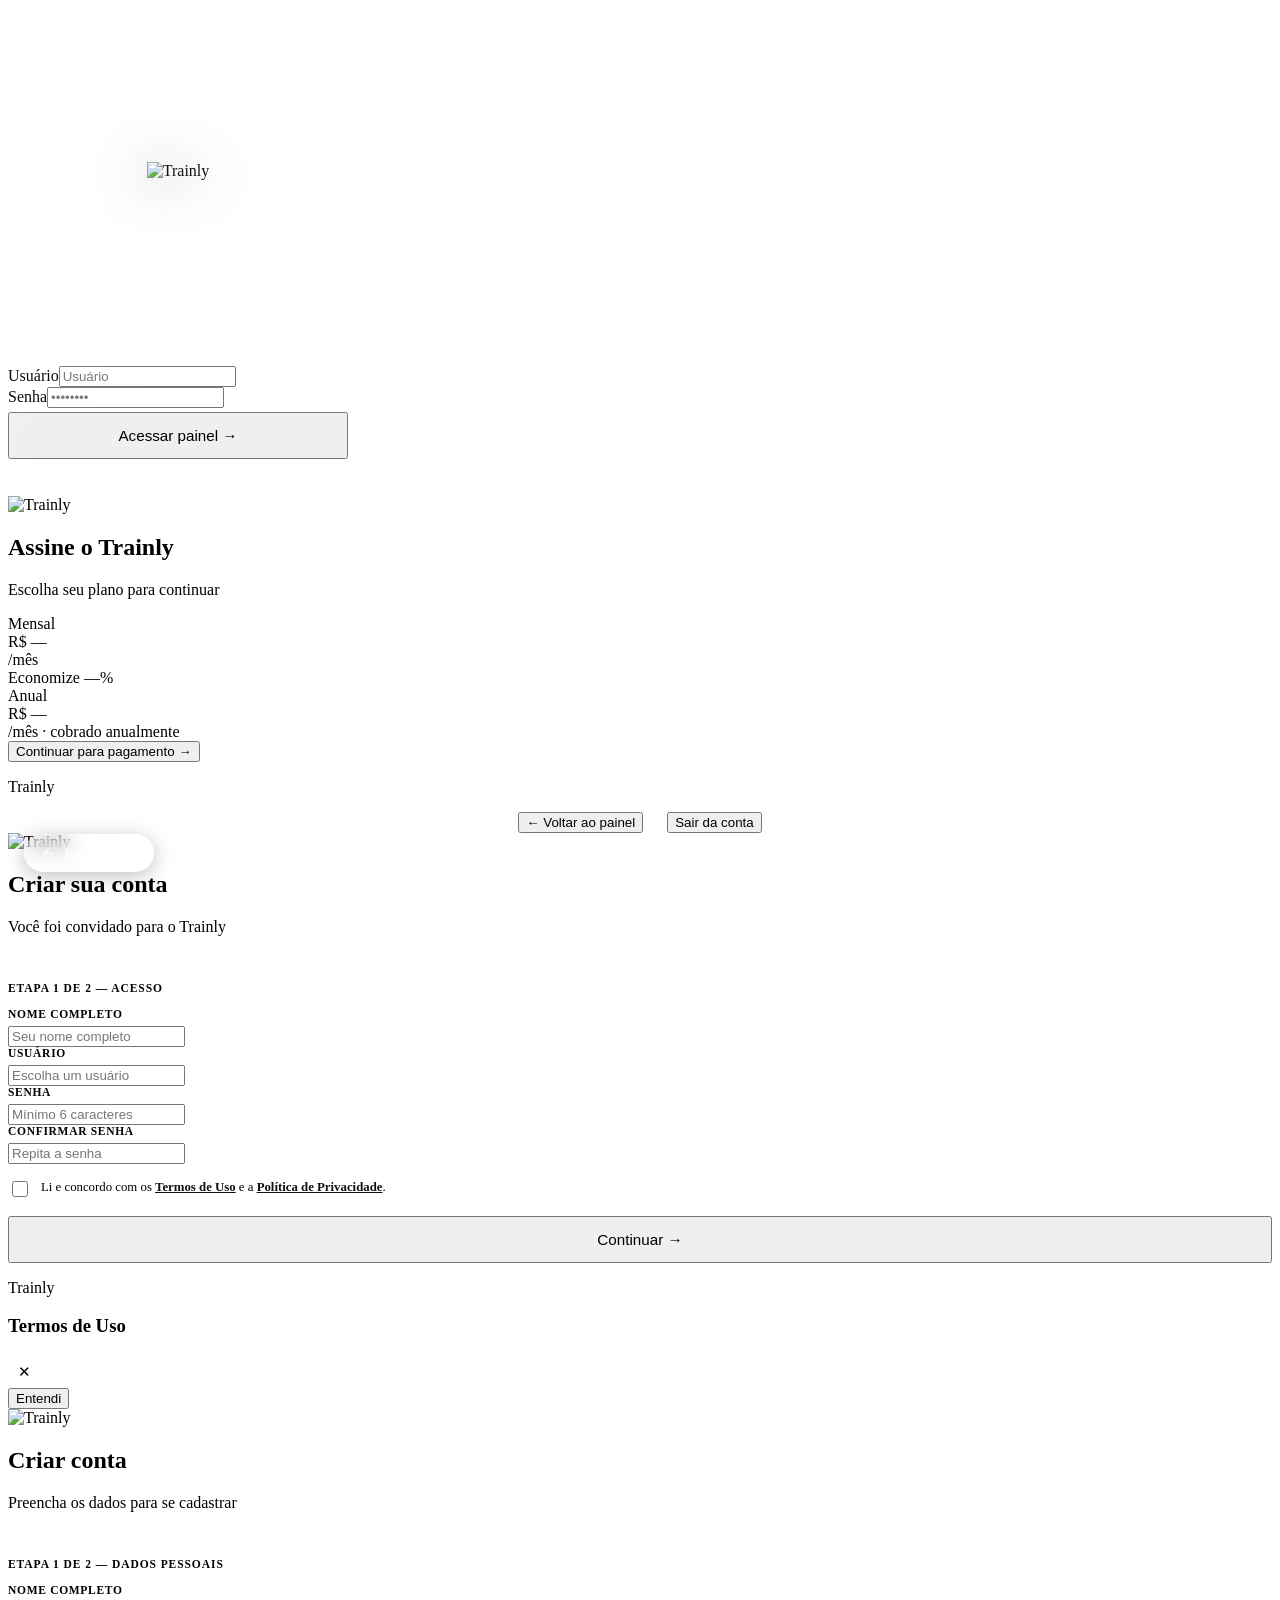
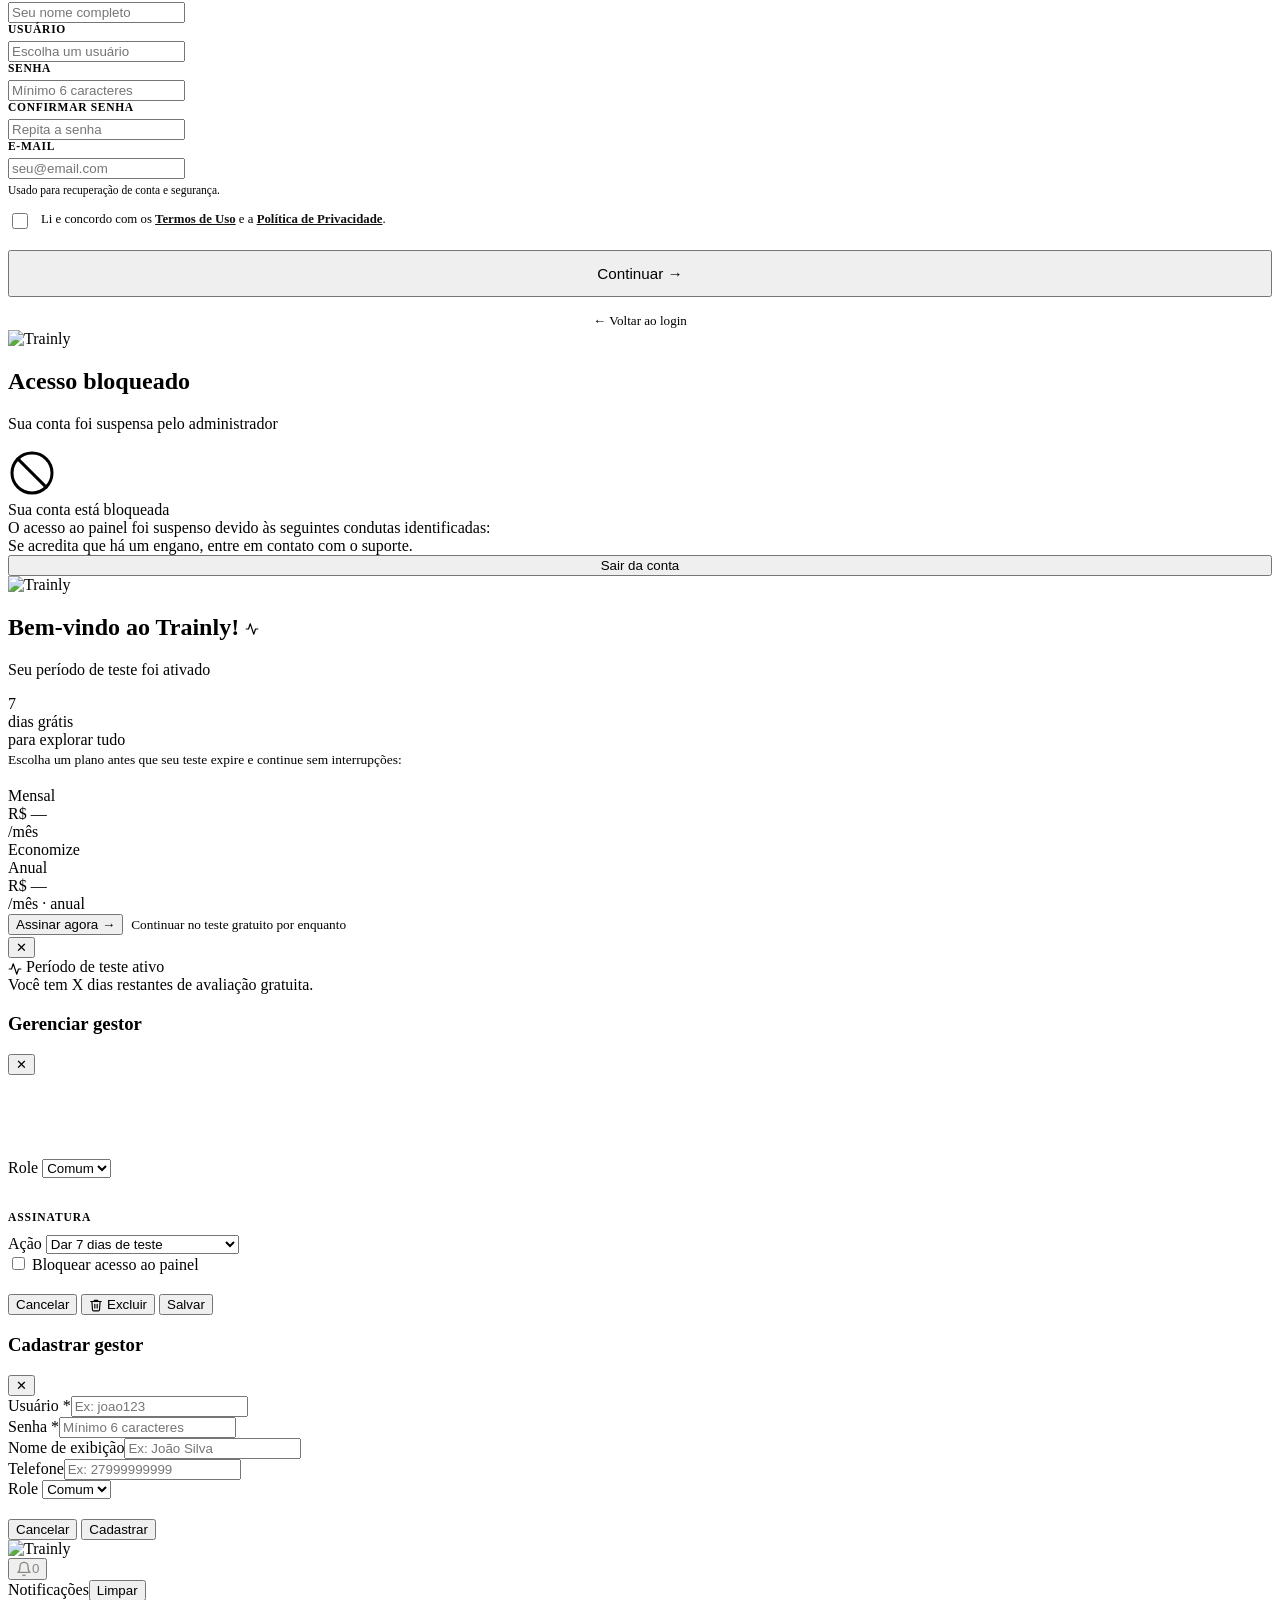
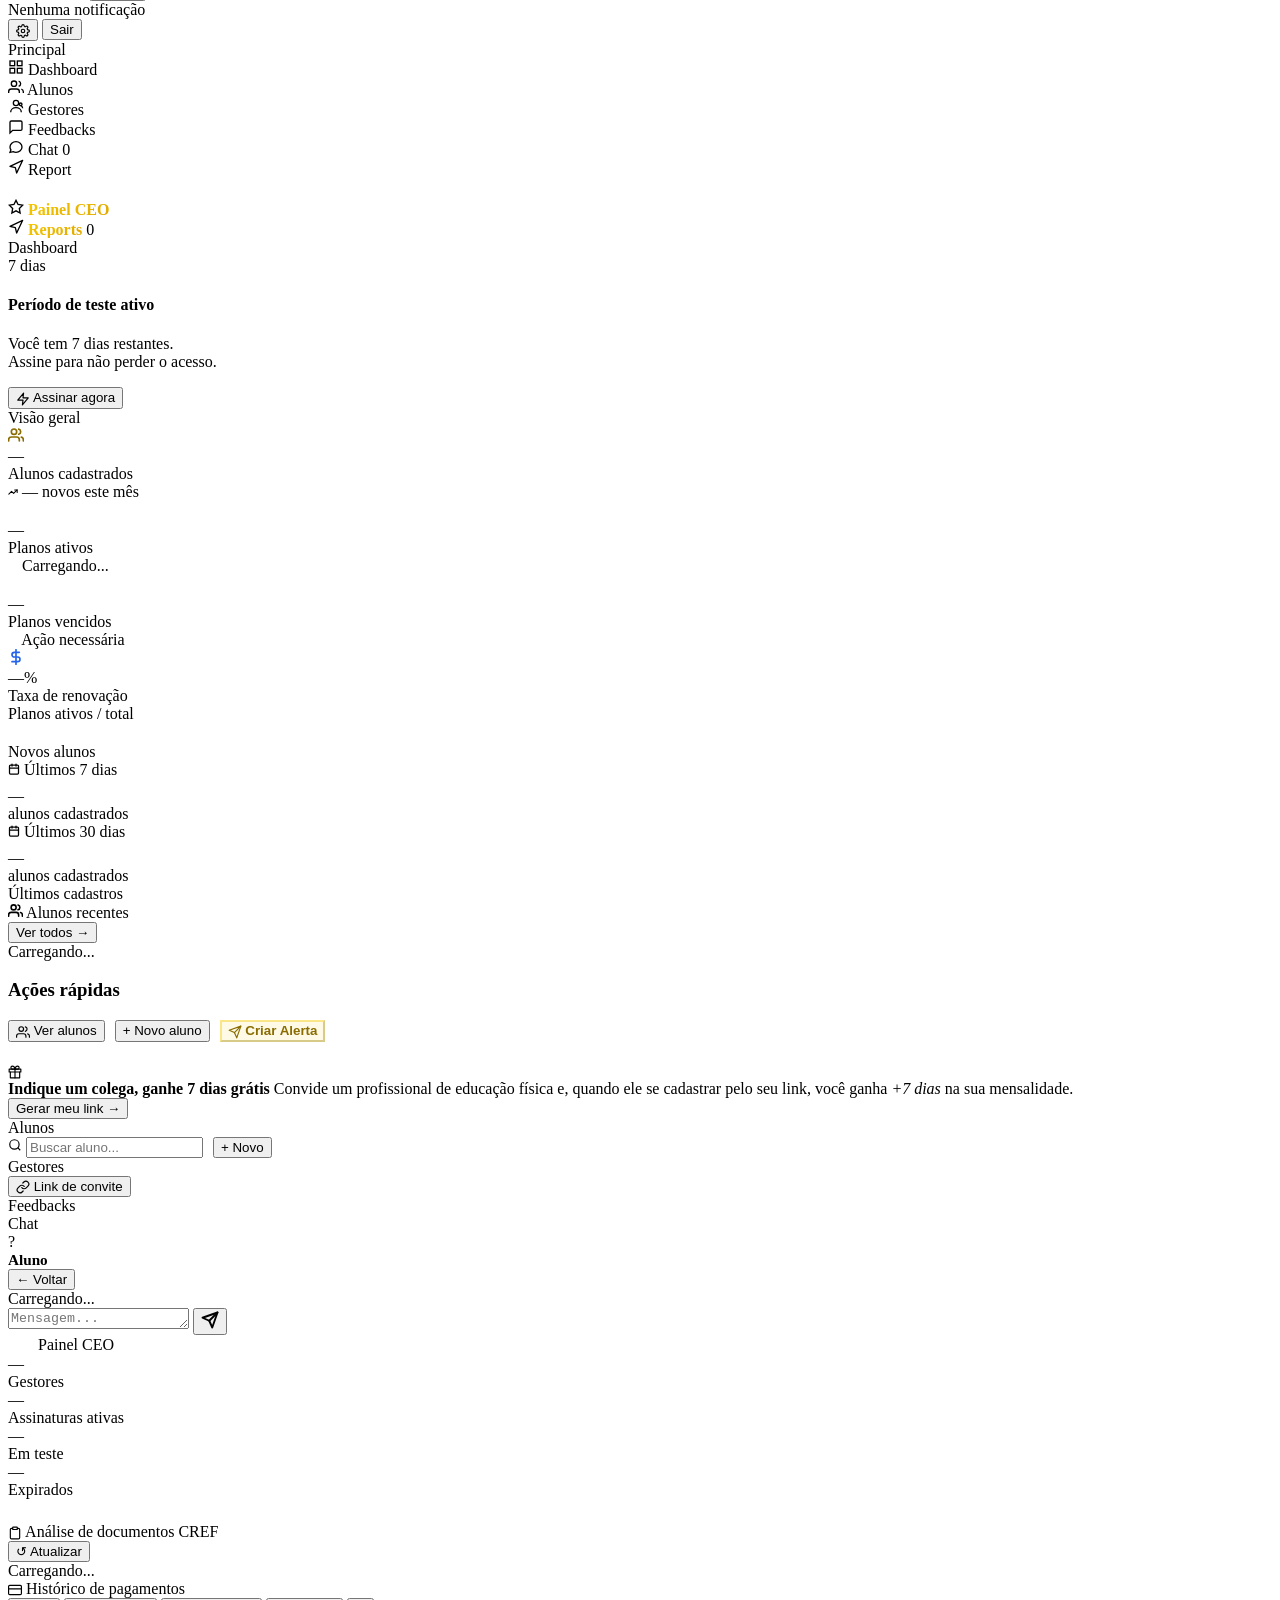
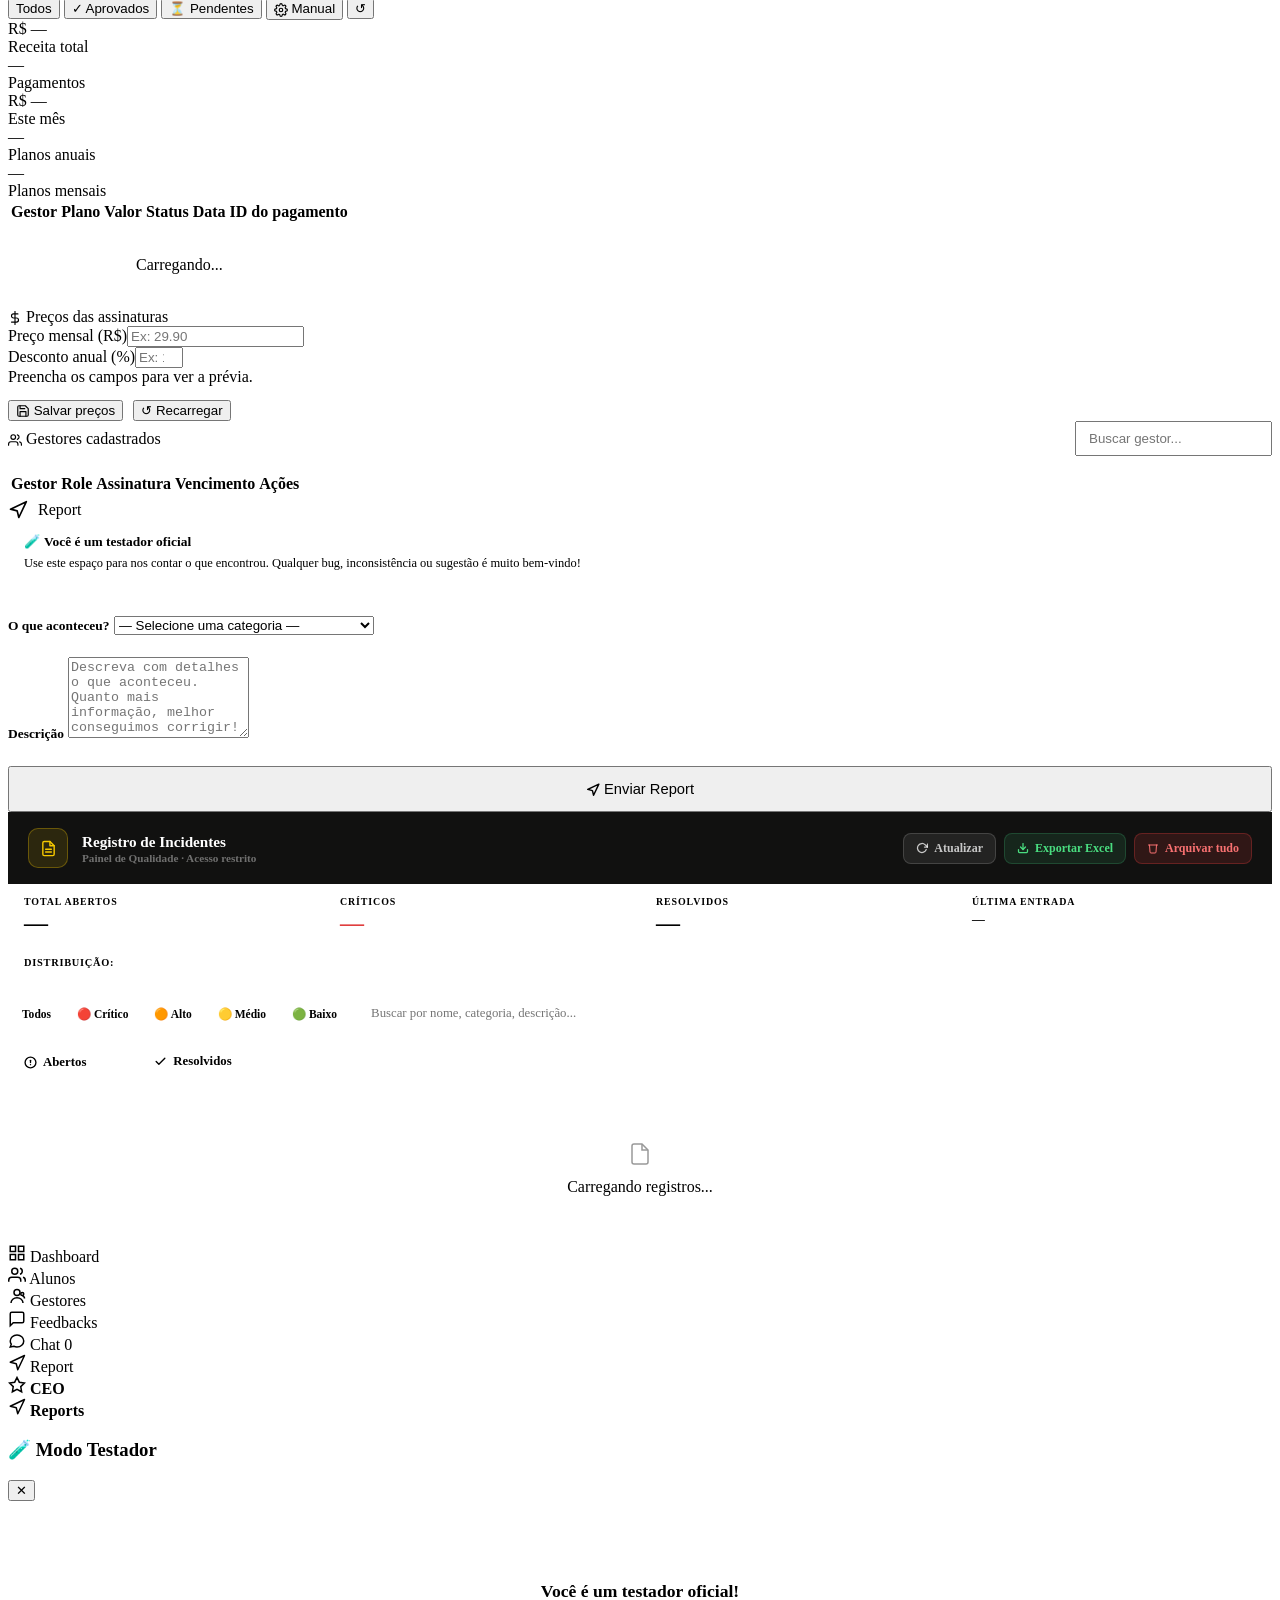
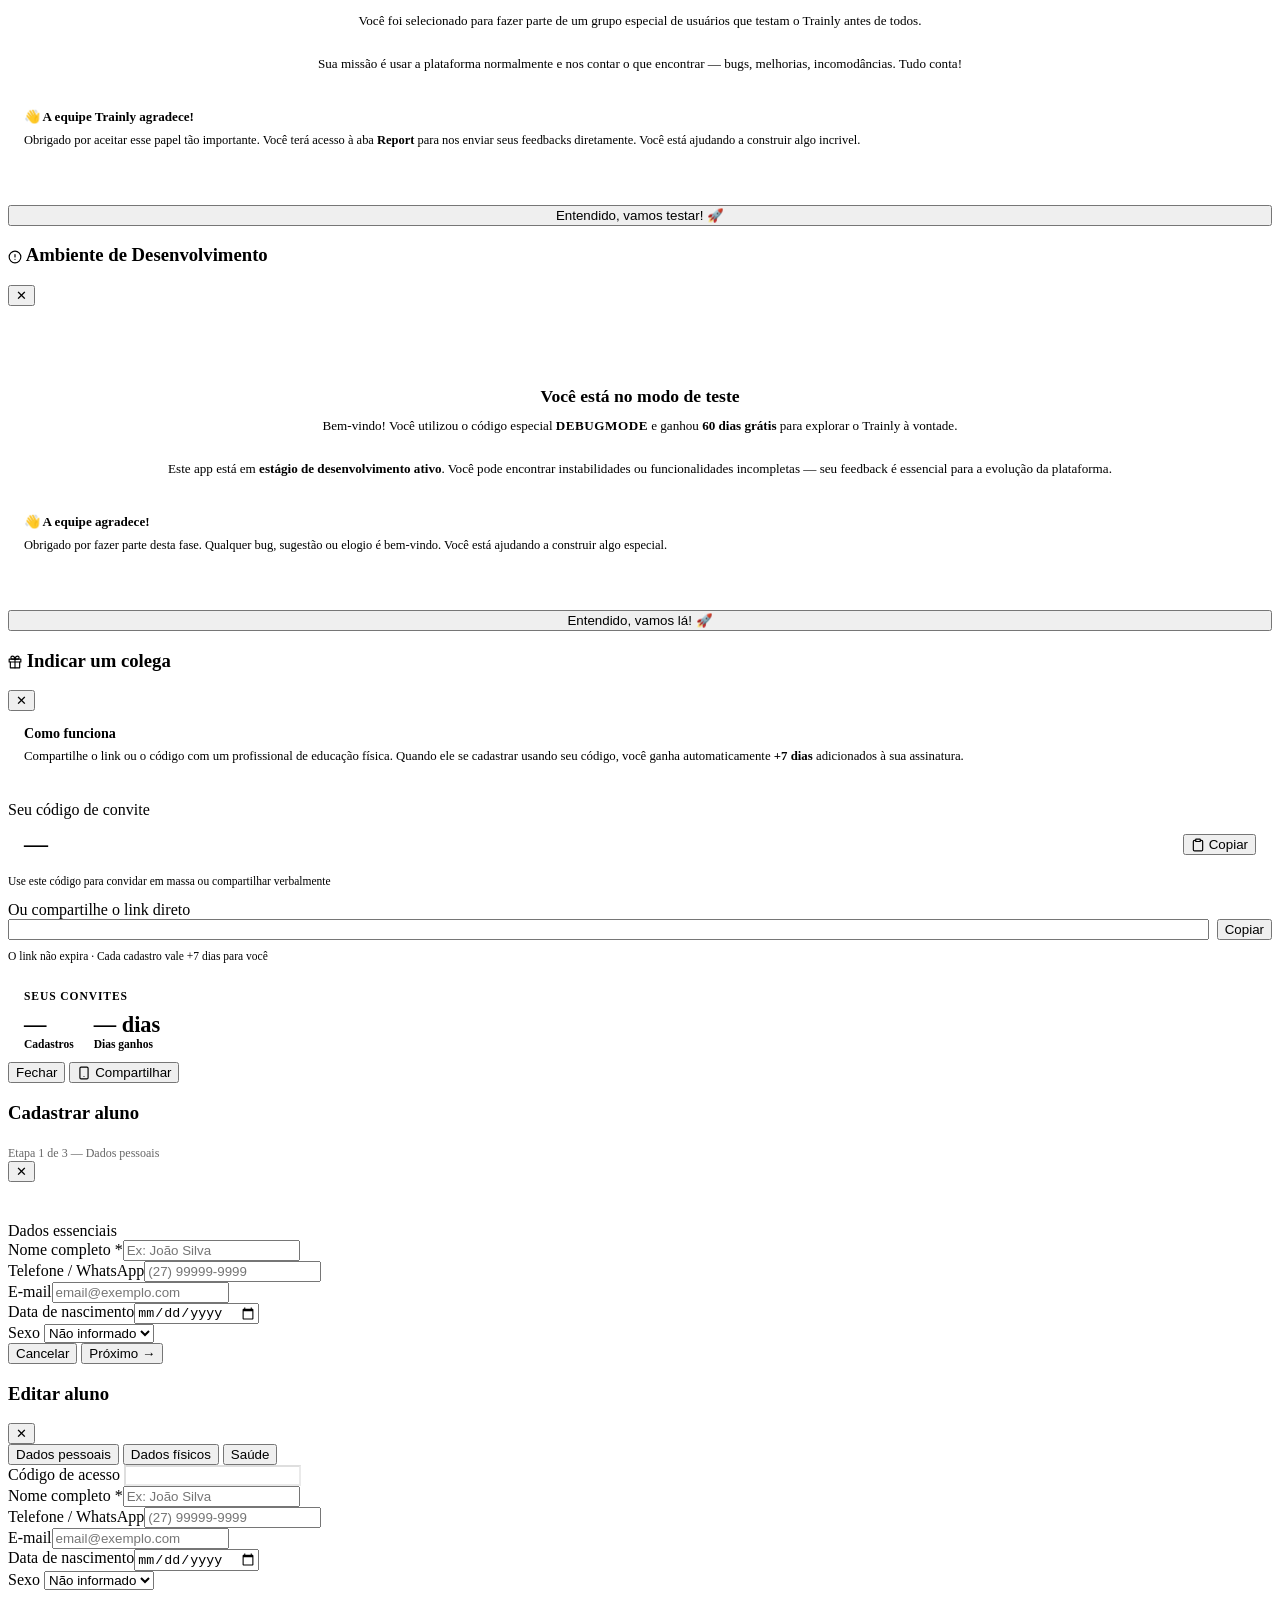
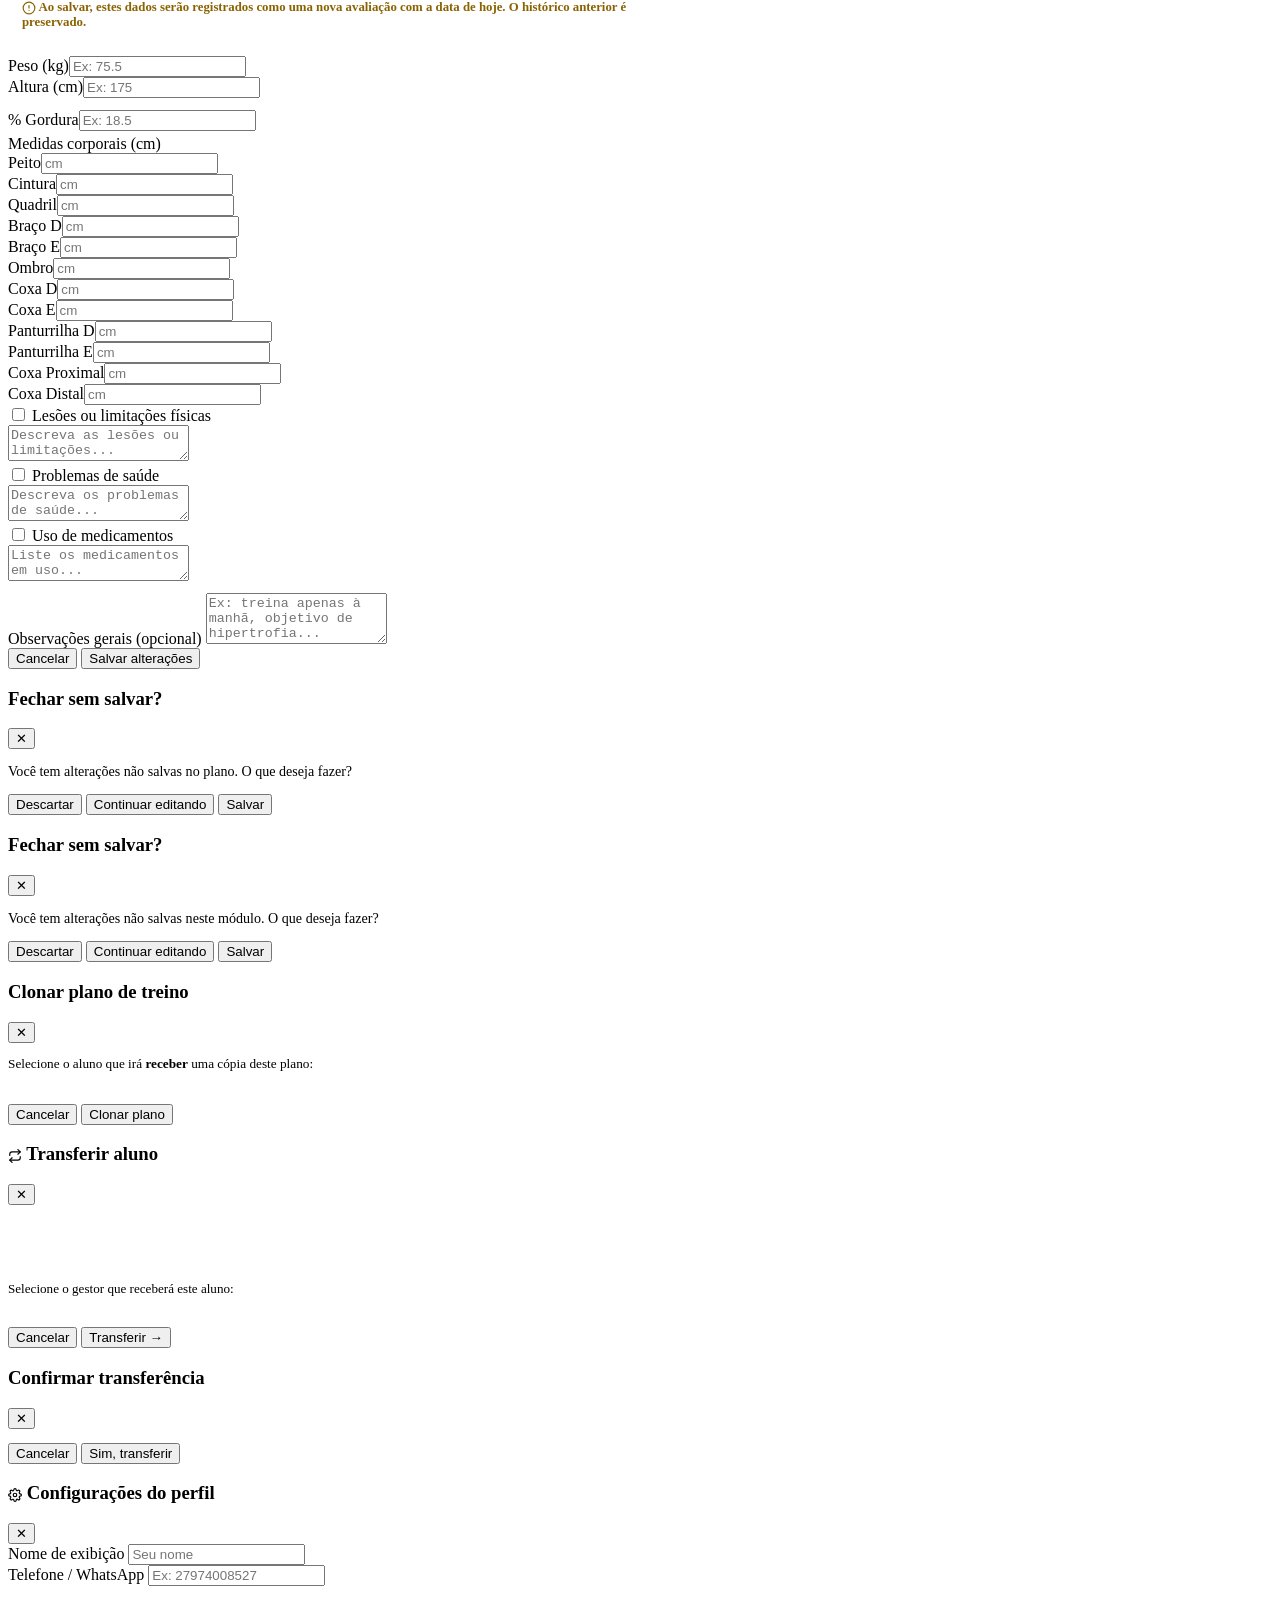
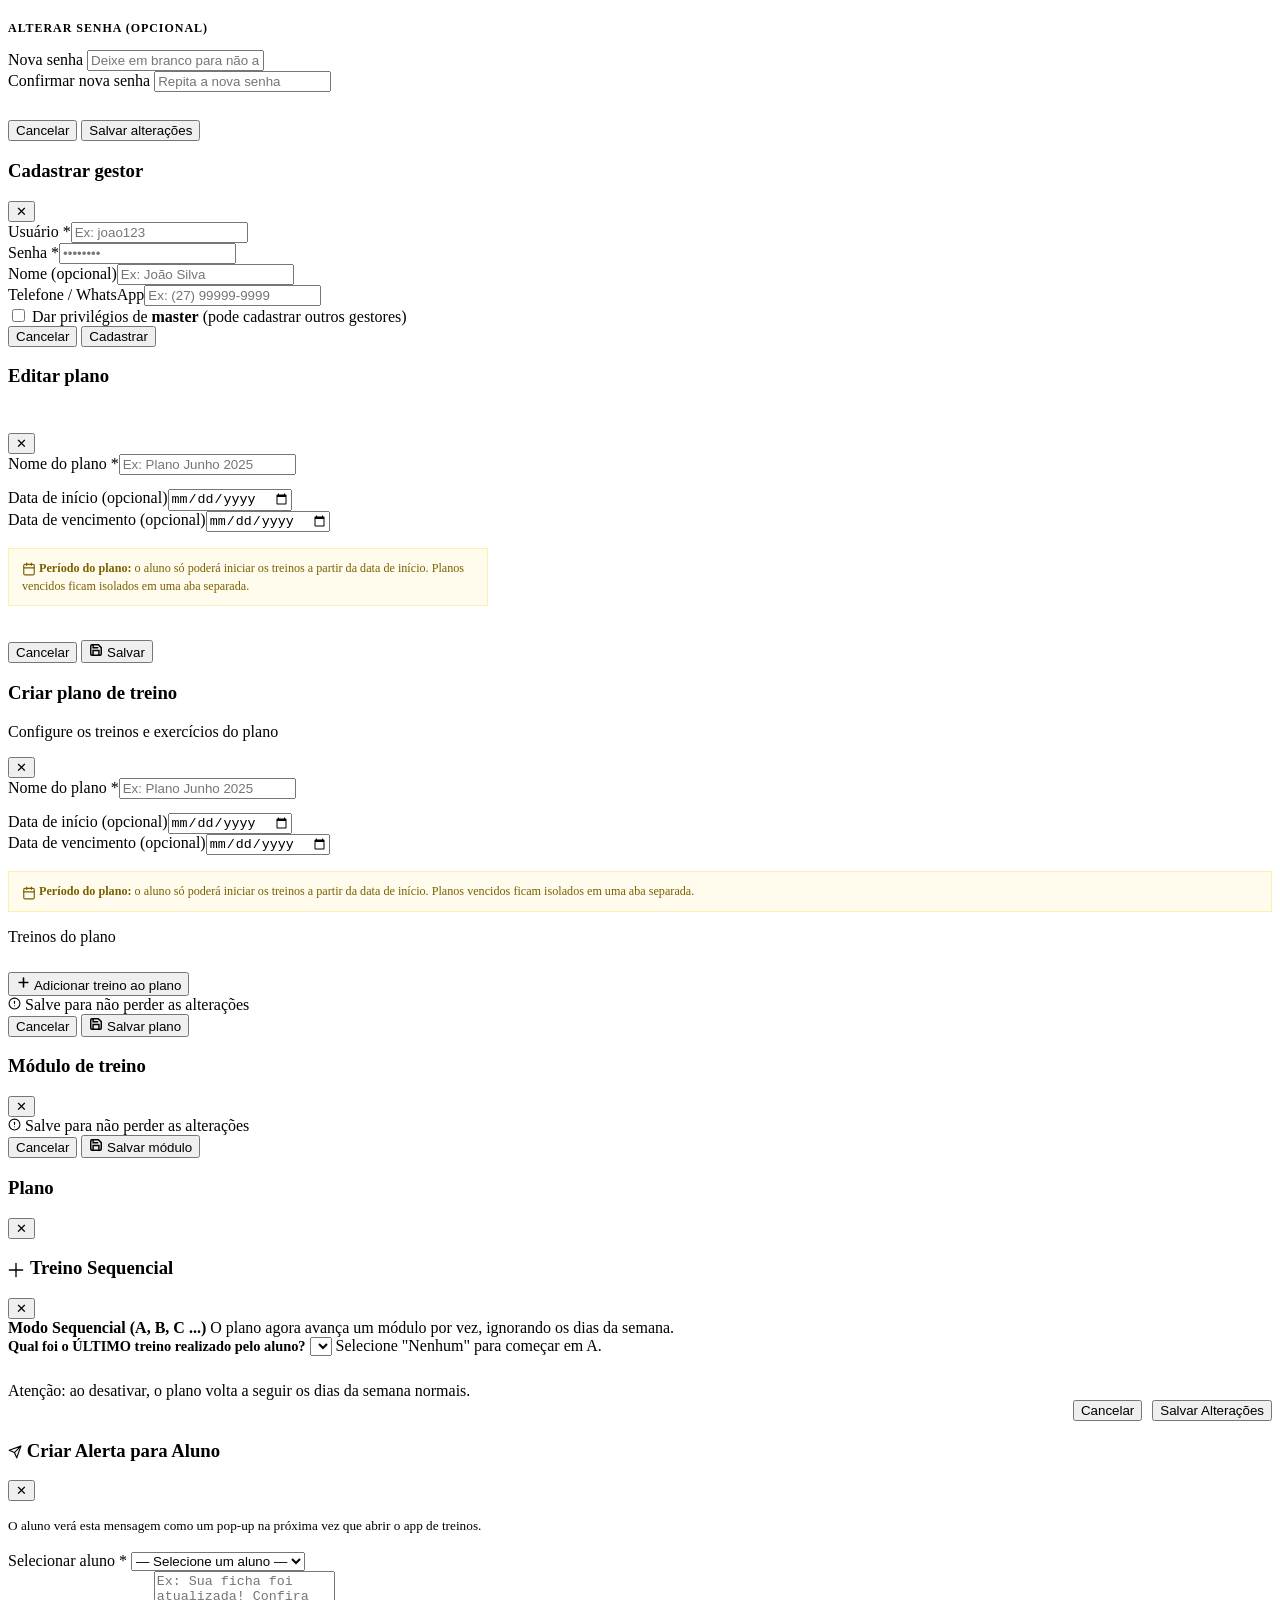
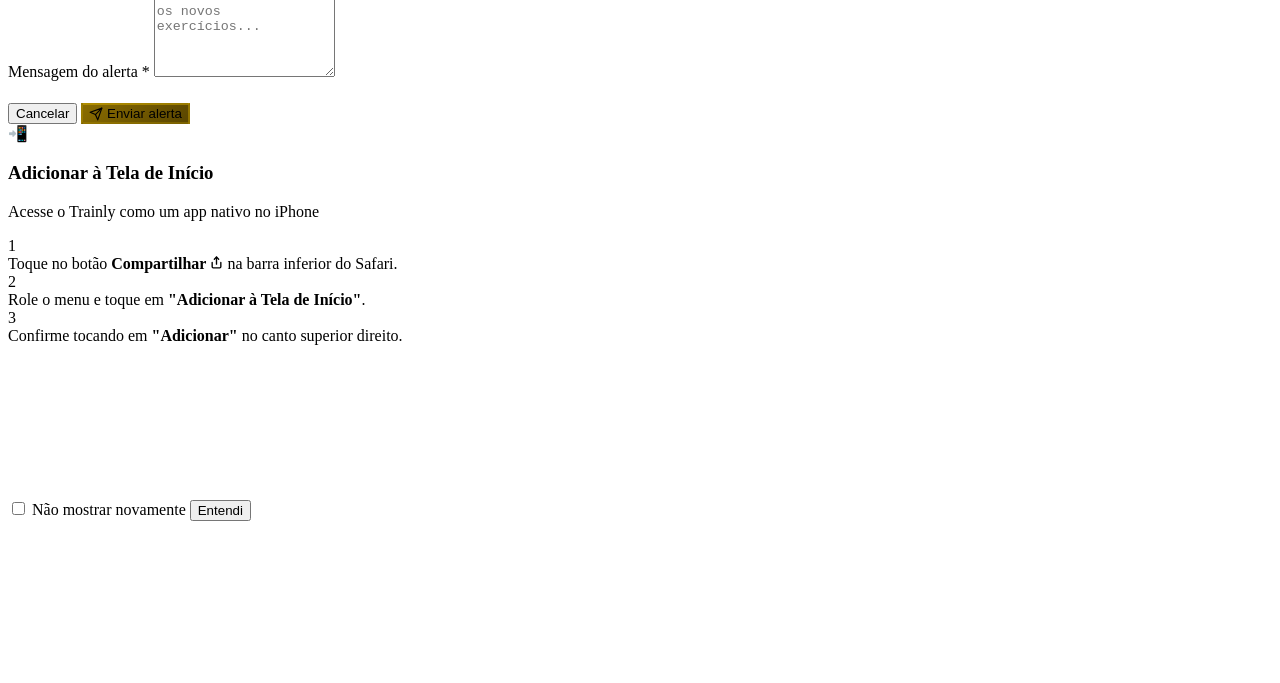
==== index.html @ 3083baaa "Update index.html" ====
<!DOCTYPE html>
<html lang="pt-BR">
<head>
  <meta charset="UTF-8" />
  <meta name="viewport" content="width=device-width, initial-scale=1.0, maximum-scale=1.0, user-scalable=no, viewport-fit=cover" />
  <meta name="theme-color" content="#111110" />
  <title>Trainly — Painel do Gestor</title>
  <meta name="apple-mobile-web-app-capable" content="yes" />
  <meta name="apple-mobile-web-app-title" content="Trainly" />
  <link rel="preconnect" href="https://fonts.googleapis.com" crossorigin>
  <link rel="preconnect" href="https://fonts.gstatic.com" crossorigin>
  <link
    href="https://fonts.googleapis.com/css2?family=Nunito:wght@400;500;600;700;800&family=Plus+Jakarta+Sans:wght@400;500;600;700&display=swap"
    rel="stylesheet">
  <!-- Mercado Pago SDK -->
  <!-- Firebase SDK loaded early so login can query Firestore immediately -->
  <link rel="apple-touch-icon" sizes="180x180" href="https://i.imgur.com/OKl5PjJ.png" />
  <link rel="icon" type="image/png" href="https://i.imgur.com/OKl5PjJ.png" />
</head>
<body>
  <div id="toast-container"></div>
  <!-- LOGIN -->
  <div id="screen-login">
    <a href="https://trainly.online?choose=1" onclick="try{localStorage.removeItem('trainly_role')}catch(e){}"
      style="position:absolute;bottom:28px;left:24px;z-index:10;display:flex;align-items:center;gap:8px;padding:10px 16px;border-radius:50px;background:rgba(255,255,255,0.12);border:1px solid rgba(255,255,255,0.22);color:rgba(255,255,255,0.80);font-family:'Plus Jakarta Sans',sans-serif;font-size:.78rem;font-weight:700;text-decoration:none;backdrop-filter:blur(10px);-webkit-backdrop-filter:blur(10px);box-shadow:0 4px 20px rgba(0,0,0,0.25);transition:all .2s cubic-bezier(.22,1,.36,1);"
      onmouseover="this.style.background='rgba(255,255,255,0.20)';this.style.color='#fff';this.style.transform='translateY(-2px)'"
      onmouseout="this.style.background='rgba(255,255,255,0.12)';this.style.color='rgba(255,255,255,0.80)';this.style.transform='translateY(0)'">
      <svg width="15" height="15" fill="none" viewBox="0 0 24 24" stroke="currentColor" stroke-width="2.5"
        stroke-linecap="round" stroke-linejoin="round">
        <path d="M19 12H5M12 5l-7 7 7 7" />
      </svg>
      Trocar perfil
    </a>
    <canvas id="login-bg-canvas"></canvas>
    <div
      style="display:flex;flex-direction:column;align-items:center;width:100%;max-width:340px;position:relative;z-index:2;margin-top:0px;">
      <img src="https://i.imgur.com/orva0oM.png" alt="Trainly"
        style="height:160px;width:auto;max-width:100%;object-fit:contain;margin-bottom:44px;filter:drop-shadow(0 4px 24px rgba(0,0,0,0.5));" />
      <div class="login-card" style="width:100%;">
        <div
          style="position:absolute;inset:0;z-index:2;border-radius:24px;background:linear-gradient(135deg,rgba(255,255,255,0.13) 0%,transparent 55%);pointer-events:none;">
        </div>
        <form id="login-form" onsubmit="return false;">
          <div class="form-group"><label>Usuário</label><input id="login-user" class="form-control" type="text"
              placeholder="Usuário" required autocomplete="username" /></div>
          <div class="form-group"><label>Senha</label><input id="login-pass" class="form-control" type="password"
              placeholder="••••••••" required autocomplete="current-password" /></div>
          <button type="button" onclick="doLogin()" class="btn btn-primary"
            style="width:100%;justify-content:center;padding:13px;margin-top:4px;font-size:.95rem;">Acessar painel
            →</button>
        </form>
      </div>
      <div style="margin-top:18px;text-align:center;">
        <button onclick="openRegisterScreen()"
          style="background:none;border:none;cursor:pointer;font-family:var(--body);font-size:.84rem;color:rgba(255,255,255,0.65);transition:color .15s;">
          Novo aqui? <span style="color:#ffffff;font-weight:700;text-decoration:underline;">Criar conta</span>
        </button>
      </div>
    </div>
  </div>
  <!-- ══ SUBSCRIPTION WALL ══ -->
  <div id="screen-sub-wall">
    <div class="sub-wall-card">
      <div class="sub-wall-head">
        <img src="https://i.imgur.com/tQZtOnB.png" alt="Trainly" />
        <h2>Assine o Trainly</h2>
        <p id="sub-wall-subtitle">Escolha seu plano para continuar</p>
      </div>
      <div class="sub-wall-body">
        <div id="sub-step-plan">
          <div class="sub-plans" id="sub-plans-grid">
            <div class="sub-plan selected" id="plan-monthly" onclick="selectPlan('monthly')">
              <div class="sub-plan-label">Mensal</div>
              <div class="sub-plan-price" id="sub-price-monthly">R$ —</div>
              <div class="sub-plan-period">/mês</div>
            </div>
            <div class="sub-plan" id="plan-annual" onclick="selectPlan('annual')">
              <div class="sub-plan-badge" id="sub-annual-badge">Economize —%</div>
              <div class="sub-plan-label">Anual</div>
              <div class="sub-plan-price" id="sub-price-annual">R$ —</div>
              <div class="sub-plan-period">/mês · cobrado anualmente</div>
              <div class="sub-plan-saving" id="sub-annual-saving"></div>
            </div>
          </div>
          <button class="btn-subscribe" onclick="goToPayment()">Continuar para pagamento →</button>
        </div>
        <div id="sub-step-card" style="display:none;">
          <div style="display:flex;align-items:center;gap:10px;margin-bottom:18px;">
            <button onclick="backToPlan()"
              style="background:var(--surface2);border:1px solid var(--border);border-radius:8px;padding:6px 12px;font-size:.8rem;font-weight:700;cursor:pointer;color:var(--text2);">&#8592;
              Voltar</button>
            <div style="font-size:.85rem;font-weight:700;color:var(--text);" id="sub-card-plan-summary"></div>
          </div>
          <div class="form-group">
            <label
              style="font-size:.72rem;font-weight:700;color:var(--text2);text-transform:uppercase;letter-spacing:.06em;display:block;margin-bottom:6px;">Numero
              do cartao</label>
            <div style="position:relative;">
              <input id="mp-cardNumber" class="form-control" type="text" inputmode="numeric"
                placeholder="0000 0000 0000 0000" maxlength="19" autocomplete="cc-number"
                oninput="onCardNumberInput(this)" />
              <span id="mp-card-brand"
                style="position:absolute;right:12px;top:50%;transform:translateY(-50%);font-size:.82rem;font-weight:700;color:var(--text3);pointer-events:none;"></span>
            </div>
          </div>
          <div style="display:grid;grid-template-columns:1fr 1fr;gap:12px;">
            <div class="form-group">
              <label
                style="font-size:.72rem;font-weight:700;color:var(--text2);text-transform:uppercase;letter-spacing:.06em;display:block;margin-bottom:6px;">Validade</label>
              <input id="mp-expirationDate" class="form-control" type="text" inputmode="numeric" placeholder="MM/AA"
                maxlength="5" autocomplete="cc-exp" oninput="onExpiryInput(this)" />
            </div>
            <div class="form-group">
              <label
                style="font-size:.72rem;font-weight:700;color:var(--text2);text-transform:uppercase;letter-spacing:.06em;display:block;margin-bottom:6px;">CVV</label>
              <input id="mp-securityCode" class="form-control" type="text" inputmode="numeric" placeholder="123"
                maxlength="4" autocomplete="cc-csc" />
            </div>
          </div>
          <div class="form-group">
            <label
              style="font-size:.72rem;font-weight:700;color:var(--text2);text-transform:uppercase;letter-spacing:.06em;display:block;margin-bottom:6px;">Nome
              impresso no cartao</label>
            <input id="mp-cardholderName" class="form-control" type="text" placeholder="Como esta no cartao"
              autocomplete="cc-name" oninput="this.value=this.value.toUpperCase()" />
          </div>
          <div class="form-group">
            <label
              style="font-size:.72rem;font-weight:700;color:var(--text2);text-transform:uppercase;letter-spacing:.06em;display:block;margin-bottom:6px;">CPF
              do titular</label>
            <input id="mp-docNumber" class="form-control" type="text" inputmode="numeric" placeholder="000.000.000-00"
              maxlength="14" autocomplete="off" oninput="maskCPF(this)" />
          </div>
          <div class="form-group">
            <label
              style="font-size:.72rem;font-weight:700;color:var(--text2);text-transform:uppercase;letter-spacing:.06em;display:block;margin-bottom:6px;">E-mail
              para recibo</label>
            <input id="mp-email" class="form-control" type="email" placeholder="seu@email.com" autocomplete="email" />
          </div>
          <div class="form-group" id="mp-installments-wrap" style="display:none;">
            <label
              style="font-size:.72rem;font-weight:700;color:var(--text2);text-transform:uppercase;letter-spacing:.06em;display:block;margin-bottom:6px;">Parcelas</label>
            <select id="mp-installments" class="form-control">
              <option value="1">1x (sem juros)</option>
            </select>
          </div>
          <div id="sub-pay-error"
            style="color:var(--red);font-size:.82rem;font-weight:700;min-height:18px;margin-bottom:10px;padding:0 2px;">
          </div>
          <button class="btn-subscribe" id="btn-pay-card" onclick="submitCardPayment()">&#128274; Pagar com
            cartao</button>
          <div style="text-align:center;margin-top:10px;font-size:.73rem;color:var(--text3);">Pagamento seguro via
            Mercado Pago</div>
        </div>
        <div id="sub-step-processing" style="display:none;text-align:center;padding:20px 0;">
          <div class="spinner" style="margin:0 auto 16px;"></div>
          <p style="font-weight:700;font-size:.95rem;color:var(--text);">Processando pagamento...</p>
          <p style="font-size:.82rem;color:var(--text3);margin-top:6px;">Aguarde, isso leva alguns segundos.</p>
        </div>
        <div id="sub-step-success" style="display:none;text-align:center;padding:10px 0;">
          <div style="font-size:3rem;margin-bottom:12px;"><svg width="14" height="14" viewBox="0 0 24 24" fill="none"
              stroke="currentColor" stroke-width="2.5" stroke-linecap="round" stroke-linejoin="round"
              style="vertical-align:middle">
              <polyline points="20 6 9 17 4 12" />
            </svg></div>
          <p style="font-size:1rem;font-weight:800;color:var(--text);margin-bottom:8px;">Pagamento aprovado!</p>
          <p style="font-size:.85rem;color:var(--text2);margin-bottom:20px;line-height:1.6;" id="sub-success-msg">Seu
            acesso foi liberado.</p>
          <button class="btn-subscribe" onclick="enterAfterPayment()">Acessar painel →</button>
        </div>
      </div>
      <div class="sub-wall-footer">
        <p>Trainly</p>
        <div style="display:flex;justify-content:center;gap:24px;margin-top:4px;">
          <button class="sub-wall-logout" onclick="window.showDashboard && window.showDashboard()">← Voltar ao
            painel</button>
          <button class="sub-wall-logout" onclick="logoutGestor()">Sair da conta</button>
        </div>
      </div>
    </div>
  </div>
  <!-- ══ INVITE SCREEN ══ -->
  <div id="screen-invite">
    <div class="inv-card">
      <div class="inv-head">
        <img src="https://i.imgur.com/tQZtOnB.png" alt="Trainly" />
        <h2>Criar sua conta</h2>
        <p>Você foi convidado para o Trainly</p>
      </div>
      <div class="inv-body">
        <div id="inv-error"
          style="color:var(--red);font-size:.82rem;font-weight:700;min-height:18px;margin-bottom:12px;"></div>
        <div id="inv-step1">
          <div
            style="font-size:.72rem;font-weight:700;color:var(--text3);text-transform:uppercase;letter-spacing:.08em;margin-bottom:14px;">
            Etapa 1 de 2 — Acesso</div>
          <div class="form-group">
            <label
              style="font-size:.72rem;font-weight:700;color:var(--text2);text-transform:uppercase;letter-spacing:.06em;display:block;margin-bottom:6px;">Nome
              completo</label>
            <input id="inv-name" class="form-control" type="text" placeholder="Seu nome completo" autocomplete="name" />
          </div>
          <div class="form-group">
            <label
              style="font-size:.72rem;font-weight:700;color:var(--text2);text-transform:uppercase;letter-spacing:.06em;display:block;margin-bottom:6px;">Usuário</label>
            <input id="inv-user" class="form-control" type="text" placeholder="Escolha um usuário"
              oninput="this.value=this.value.toLowerCase().replace(/[^a-z0-9_]/g,'')" />
          </div>
          <div class="form-group">
            <label
              style="font-size:.72rem;font-weight:700;color:var(--text2);text-transform:uppercase;letter-spacing:.06em;display:block;margin-bottom:6px;">Senha</label>
            <input id="inv-pass" class="form-control" type="password" placeholder="Mínimo 6 caracteres" />
          </div>
          <div class="form-group">
            <label
              style="font-size:.72rem;font-weight:700;color:var(--text2);text-transform:uppercase;letter-spacing:.06em;display:block;margin-bottom:6px;">Confirmar
              senha</label>
            <input id="inv-pass2" class="form-control" type="password" placeholder="Repita a senha" />
          </div>
          <label
            style="display:flex;align-items:flex-start;gap:10px;margin-top:14px;margin-bottom:4px;cursor:pointer;user-select:none;">
            <input type="checkbox" id="inv-terms"
              style="margin-top:3px;accent-color:var(--accent);width:16px;height:16px;flex-shrink:0;" />
            <span style="font-size:.8rem;color:var(--text2);line-height:1.5;">
              Li e concordo com os
              <a href="#" onclick="openTermsModal('uso');return false;"
                style="color:#111110;font-weight:700;text-decoration:underline;">Termos de Uso</a>
              e a
              <a href="#" onclick="openTermsModal('privacidade');return false;"
                style="color:#111110;font-weight:700;text-decoration:underline;">Política de Privacidade</a>.
            </span>
          </label>
          <button class="btn btn-primary" onclick="inviteStep1Next()"
            style="width:100%;justify-content:center;padding:13px;margin-top:12px;font-size:.95rem;">Continuar
            →</button>
        </div>
        <div id="inv-step2" style="display:none;">
          <div
            style="font-size:.72rem;font-weight:700;color:var(--text3);text-transform:uppercase;letter-spacing:.08em;margin-bottom:14px;">
            Etapa 2 de 2 — Dados profissionais</div>
          <div class="form-group">
            <label
              style="font-size:.72rem;font-weight:700;color:var(--text2);text-transform:uppercase;letter-spacing:.06em;display:block;margin-bottom:6px;">Número
              de registro CREF</label>
            <input id="inv-cref" class="form-control" type="text" placeholder="Ex: 123456-G/SP" />
          </div>
          <label
            style="display:flex;align-items:flex-start;gap:10px;margin-top:14px;margin-bottom:4px;cursor:pointer;user-select:none;">
            <input type="checkbox" id="inv-cref-decl"
              style="margin-top:3px;accent-color:var(--accent);width:16px;height:16px;flex-shrink:0;" />
            <span style="font-size:.8rem;color:var(--text2);line-height:1.5;">
              Declaro que sou profissional de educação física com registro ativo no CREF, sendo responsável pelas
              orientações fornecidas.
            </span>
          </label>
          <div style="display:flex;gap:10px;margin-top:16px;">
            <button class="btn btn-ghost" onclick="inviteStep2Back()" style="flex:0 0 auto;">← Voltar</button>
            <button class="btn btn-primary" id="inv-btn" onclick="inviteRegister()"
              style="flex:1;justify-content:center;padding:13px;font-size:.95rem;">Criar conta →</button>
          </div>
        </div>
      </div>
      <div class="inv-foot">
        <p>Trainly</p>
      </div>
    </div>
  </div>
  <!-- ══ TERMS MODAL ══ -->
  <div id="modal-terms">
    <div class="terms-card">
      <div class="terms-header">
        <h3 id="terms-modal-title">Termos de Uso</h3>
        <button onclick="closeTermsModal()"
          style="background:var(--surface2);border:1px solid var(--border);border-radius:8px;width:32px;height:32px;cursor:pointer;font-size:.95rem;display:flex;align-items:center;justify-content:center;">✕</button>
      </div>
      <div class="terms-body" id="terms-modal-body"></div>
      <div class="terms-footer">
        <button class="btn btn-primary" onclick="closeTermsModal()">Entendi</button>
      </div>
    </div>
  </div>
  <!-- ══ REGISTER SCREEN ══ -->
  <div id="screen-register">
    <div class="reg-card">
      <div class="reg-head">
        <img src="https://i.imgur.com/tQZtOnB.png" alt="Trainly" />
        <h2>Criar conta</h2>
        <p>Preencha os dados para se cadastrar</p>
      </div>
      <div class="reg-body">
        <div class="reg-step-indicator">
          <div class="reg-step-dot active" id="reg-dot-1"></div>
          <div style="flex:1;height:2px;background:var(--border);border-radius:2px;"></div>
          <div class="reg-step-dot" id="reg-dot-2"></div>
        </div>
        <div id="reg-error"
          style="color:var(--red);font-size:.82rem;font-weight:700;min-height:18px;margin-bottom:10px;"></div>
        <div id="reg-step1">
          <div
            style="font-size:.72rem;font-weight:700;color:var(--text3);text-transform:uppercase;letter-spacing:.08em;margin-bottom:14px;">
            Etapa 1 de 2 — Dados pessoais</div>
          <!-- Banner de indicação — só aparece quando vem via ?ref= -->
          <div id="reg-referral-banner"
            style="display:none;background:var(--green-dim);border:1px solid rgba(46,125,82,.2);border-radius:var(--r);padding:11px 14px;margin-bottom:16px;font-size:.8rem;color:var(--green);font-weight:600;line-height:1.5;">
            <svg width="14" height="14" viewBox="0 0 24 24" fill="none" stroke="currentColor" stroke-width="2"
              stroke-linecap="round" stroke-linejoin="round" style="vertical-align:middle">
              <polyline points="20 12 20 22 4 22 4 12" />
              <rect x="2" y="7" width="20" height="5" />
              <line x1="12" y1="22" x2="12" y2="7" />
              <path d="M12 7H7.5a2.5 2.5 0 0 1 0-5C11 2 12 7 12 7z" />
              <path d="M12 7h4.5a2.5 2.5 0 0 0 0-5C13 2 12 7 12 7z" />
            </svg> Você foi indicado por um colega! Ao concluir seu cadastro, ele ganhará <strong>+7 dias</strong> na
            assinatura como recompensa pela indicação.
          </div>
          <div class="form-group">
            <label
              style="font-size:.72rem;font-weight:700;color:var(--text2);text-transform:uppercase;letter-spacing:.06em;display:block;margin-bottom:6px;">Nome
              completo</label>
            <input id="reg-name" class="form-control" type="text" placeholder="Seu nome completo" autocomplete="name" />
          </div>
          <div class="form-group">
            <label
              style="font-size:.72rem;font-weight:700;color:var(--text2);text-transform:uppercase;letter-spacing:.06em;display:block;margin-bottom:6px;">Usuário</label>
            <input id="reg-user" class="form-control" type="text" placeholder="Escolha um usuário"
              oninput="this.value=this.value.toLowerCase().replace(/[^a-z0-9_]/g,'')" />
          </div>
          <div class="form-group">
            <label
              style="font-size:.72rem;font-weight:700;color:var(--text2);text-transform:uppercase;letter-spacing:.06em;display:block;margin-bottom:6px;">Senha</label>
            <input id="reg-pass" class="form-control" type="password" placeholder="Mínimo 6 caracteres"
              autocomplete="new-password" />
          </div>
          <div class="form-group">
            <label
              style="font-size:.72rem;font-weight:700;color:var(--text2);text-transform:uppercase;letter-spacing:.06em;display:block;margin-bottom:6px;">Confirmar
              senha</label>
            <input id="reg-pass2" class="form-control" type="password" placeholder="Repita a senha"
              autocomplete="new-password" />
          </div>
          <div class="form-group">
            <label
              style="font-size:.72rem;font-weight:700;color:var(--text2);text-transform:uppercase;letter-spacing:.06em;display:block;margin-bottom:6px;">E-mail</label>
            <input id="reg-email-step1" class="form-control" type="email" placeholder="seu@email.com"
              autocomplete="email" />
            <div style="font-size:.72rem;color:var(--text3);margin-top:5px;">Usado para recuperação de conta e
              segurança.</div>
          </div>
          <!-- Campo de código de indicação — oculto por padrão, visível quando não vem por link direto -->
          <div class="form-group" id="reg-ref-code-wrap" style="display:none;">
            <label
              style="font-size:.72rem;font-weight:700;color:var(--text2);text-transform:uppercase;letter-spacing:.06em;display:block;margin-bottom:6px;">Código
              de indicação <span style="font-weight:500;text-transform:none;letter-spacing:0;">(opcional)</span></label>
            <input id="reg-ref-code" class="form-control" type="text" placeholder="Ex: joao123"
              oninput="this.value=this.value.toLowerCase().replace(/[^a-z0-9_]/g,'')" />
          </div>
          <label
            style="display:flex;align-items:flex-start;gap:10px;margin-top:14px;margin-bottom:4px;cursor:pointer;user-select:none;">
            <input type="checkbox" id="reg-terms"
              style="margin-top:3px;accent-color:var(--accent);width:16px;height:16px;flex-shrink:0;" />
            <span style="font-size:.8rem;color:var(--text2);line-height:1.5;">
              Li e concordo com os
              <a href="#" onclick="openTermsModal('uso');return false;"
                style="color:#111110;font-weight:700;text-decoration:underline;">Termos de Uso</a>
              e a
              <a href="#" onclick="openTermsModal('privacidade');return false;"
                style="color:#111110;font-weight:700;text-decoration:underline;">Política de Privacidade</a>.
            </span>
          </label>
          <button class="btn btn-primary" onclick="regStep1Next()"
            style="width:100%;justify-content:center;padding:13px;margin-top:14px;font-size:.95rem;">Continuar
            →</button>
          <div style="text-align:center;margin-top:14px;">
            <button onclick="closeRegisterScreen()"
              style="background:none;border:none;cursor:pointer;font-family:var(--body);font-size:.82rem;color:var(--text3);">←
              Voltar ao login</button>
          </div>
        </div>
        <div id="reg-step2" style="display:none;">
          <div
            style="font-size:.72rem;font-weight:700;color:var(--text3);text-transform:uppercase;letter-spacing:.08em;margin-bottom:14px;">
            Etapa 2 de 2 — Dados profissionais</div>
          <div class="form-group">
            <label
              style="font-size:.72rem;font-weight:700;color:var(--text2);text-transform:uppercase;letter-spacing:.06em;display:block;margin-bottom:6px;">Número
              de registro CREF</label>
            <input id="reg-cref" class="form-control" type="text" placeholder="Ex: 123456-G/SP" />
          </div>
          <label
            style="display:flex;align-items:flex-start;gap:10px;margin-top:14px;margin-bottom:4px;cursor:pointer;user-select:none;">
            <input type="checkbox" id="reg-cref-decl"
              style="margin-top:3px;accent-color:var(--accent);width:16px;height:16px;flex-shrink:0;" />
            <span style="font-size:.8rem;color:var(--text2);line-height:1.5;">Declaro que sou profissional de educação
              física com registro ativo no CREF, sendo responsável pelas orientações fornecidas.</span>
          </label>
          <div style="display:flex;gap:10px;margin-top:16px;">
            <button class="btn btn-ghost" onclick="regStepBack(1)" style="flex:0 0 auto;">← Voltar</button>
            <button class="btn btn-primary" onclick="regStep2Next()"
              style="flex:1;justify-content:center;padding:13px;font-size:.95rem;">Criar conta →</button>
          </div>
        </div>
        <div id="reg-step3" style="display:none;">
          <div
            style="font-size:.72rem;font-weight:700;color:var(--text3);text-transform:uppercase;letter-spacing:.08em;margin-bottom:14px;">
            Etapa 3 de 3 — Assine o Trainly</div>
          <div class="sub-plans" id="reg-plans-grid" style="margin-bottom:16px;">
            <div class="sub-plan selected" id="reg-plan-monthly" onclick="regSelectPlan('monthly')">
              <div class="sub-plan-label">Mensal</div>
              <div class="sub-plan-price" id="reg-price-monthly">R$ —</div>
              <div class="sub-plan-period">/mês</div>
            </div>
            <div class="sub-plan" id="reg-plan-annual" onclick="regSelectPlan('annual')">
              <div class="sub-plan-badge" id="reg-annual-badge">Economize</div>
              <div class="sub-plan-label">Anual</div>
              <div class="sub-plan-price" id="reg-price-annual">R$ —</div>
              <div class="sub-plan-period">/mês · anual</div>
              <div class="sub-plan-saving" id="reg-annual-saving"></div>
            </div>
          </div>
          <div class="form-group">
            <label
              style="font-size:.72rem;font-weight:700;color:var(--text2);text-transform:uppercase;letter-spacing:.06em;display:block;margin-bottom:6px;">Número
              do cartão</label>
            <div style="position:relative;">
              <input id="reg-cardNumber" class="form-control" type="text" inputmode="numeric"
                placeholder="0000 0000 0000 0000" maxlength="19" autocomplete="cc-number"
                oninput="regCardNumberInput(this)" />
              <span id="reg-card-brand"
                style="position:absolute;right:12px;top:50%;transform:translateY(-50%);font-size:.8rem;font-weight:700;color:var(--text3);pointer-events:none;"></span>
            </div>
          </div>
          <div style="display:grid;grid-template-columns:1fr 1fr;gap:12px;">
            <div class="form-group">
              <label
                style="font-size:.72rem;font-weight:700;color:var(--text2);text-transform:uppercase;letter-spacing:.06em;display:block;margin-bottom:6px;">Validade</label>
              <input id="reg-expiry" class="form-control" type="text" inputmode="numeric" placeholder="MM/AA"
                maxlength="5" oninput="onExpiryInput(this)" />
            </div>
            <div class="form-group">
              <label
                style="font-size:.72rem;font-weight:700;color:var(--text2);text-transform:uppercase;letter-spacing:.06em;display:block;margin-bottom:6px;">CVV</label>
              <input id="reg-cvv" class="form-control" type="text" inputmode="numeric" placeholder="123"
                maxlength="4" />
            </div>
          </div>
          <div class="form-group">
            <label
              style="font-size:.72rem;font-weight:700;color:var(--text2);text-transform:uppercase;letter-spacing:.06em;display:block;margin-bottom:6px;">Nome
              no cartão</label>
            <input id="reg-card-name" class="form-control" type="text" placeholder="Como está no cartão"
              oninput="this.value=this.value.toUpperCase()" />
          </div>
          <div class="form-group">
            <label
              style="font-size:.72rem;font-weight:700;color:var(--text2);text-transform:uppercase;letter-spacing:.06em;display:block;margin-bottom:6px;">CPF
              do titular</label>
            <input id="reg-cpf" class="form-control" type="text" inputmode="numeric" placeholder="000.000.000-00"
              maxlength="14" oninput="maskCPF(this)" />
          </div>
          <div class="form-group">
            <label
              style="font-size:.72rem;font-weight:700;color:var(--text2);text-transform:uppercase;letter-spacing:.06em;display:block;margin-bottom:6px;">E-mail
              para recibo</label>
            <input id="reg-email" class="form-control" type="email" placeholder="seu@email.com" />
          </div>
          <div class="form-group" id="reg-installments-wrap" style="display:none;">
            <label
              style="font-size:.72rem;font-weight:700;color:var(--text2);text-transform:uppercase;letter-spacing:.06em;display:block;margin-bottom:6px;">Parcelas</label>
            <select id="reg-installments" class="form-control">
              <option value="1">1x (sem juros)</option>
            </select>
          </div>
          <div style="display:flex;gap:10px;margin-top:4px;">
            <button class="btn btn-ghost" onclick="regStepBack(2)" style="flex:0 0 auto;">← Voltar</button>
            <button class="btn btn-primary" id="reg-pay-btn" onclick="regSubmitPayment()"
              style="flex:1;justify-content:center;padding:13px;font-size:.95rem;"><svg width="14" height="14"
                viewBox="0 0 24 24" fill="none" stroke="currentColor" stroke-width="2" stroke-linecap="round"
                stroke-linejoin="round" style="vertical-align:middle">
                <rect x="3" y="11" width="18" height="11" rx="2" ry="2" />
                <path d="M7 11V7a5 5 0 0 1 10 0v4" />
              </svg> Pagar e criar conta</button>
          </div>
          <div style="text-align:center;margin-top:8px;font-size:.72rem;color:var(--text3);">Pagamento seguro via
            Mercado Pago</div>
        </div>
        <div id="reg-processing" style="display:none;text-align:center;padding:20px 0;">
          <div class="spinner" style="margin:0 auto 16px;"></div>
          <p id="reg-processing-title" style="font-weight:700;font-size:.95rem;color:var(--text);">Criando sua conta...</p>
          <p style="font-size:.82rem;color:var(--text3);margin-top:6px;">Aguarde, isso leva alguns segundos.</p>
        </div>
        <div id="reg-success" style="display:none;text-align:center;padding:20px 0;">
          <div class="inv-check" style="margin:0 auto 16px;">
            <svg width="36" height="36" viewBox="0 0 24 24" fill="none" stroke="#fff" stroke-width="3"
              stroke-linecap="round" stroke-linejoin="round"
              style="stroke-dasharray:50;stroke-dashoffset:50;animation:drawChk .4s ease .45s forwards;">
              <polyline points="20 6 9 17 4 12" />
            </svg>
          </div>
          <p
            style="font-size:1rem;font-weight:800;color:var(--text);margin-bottom:6px;animation:slideUp .3s ease .5s both;">
            Conta criada com sucesso!</p>
          <p style="font-size:.84rem;color:var(--text3);animation:slideUp .3s ease .6s both;" id="reg-success-msg">
            Redirecionando para o login...</p>
        </div>
      </div>
      <div class="reg-foot" id="reg-foot"></div>
    </div>
  </div>
  <!-- ══ BLOCKED SCREEN ══ -->
  <div id="screen-blocked">
    <div class="blocked-card">
      <div class="blocked-head">
        <img src="https://i.imgur.com/tQZtOnB.png" alt="Trainly" />
        <h2>Acesso bloqueado</h2>
        <p>Sua conta foi suspensa pelo administrador</p>
      </div>
      <div class="blocked-body">
        <div class="blocked-icon"><svg width="48" height="48" viewBox="0 0 24 24" fill="none" stroke="currentColor"
            stroke-width="1.5" stroke-linecap="round" stroke-linejoin="round">
            <circle cx="12" cy="12" r="10" />
            <line x1="4.93" y1="4.93" x2="19.07" y2="19.07" />
          </svg></div>
        <div class="blocked-title">Sua conta está bloqueada</div>
        <div class="blocked-sub">O acesso ao painel foi suspenso devido às seguintes condutas identificadas:</div>
        <div class="blocked-reasons" id="blocked-reasons-list"></div>
        <div class="blocked-sub" style="margin-bottom:0;">Se acredita que há um engano, entre em contato com o suporte.
        </div>
      </div>
      <div class="blocked-foot">
        <button class="btn btn-ghost" style="width:100%;justify-content:center;" onclick="logoutGestor()">Sair da
          conta</button>
      </div>
    </div>
  </div>
  <!-- ══ TRIAL WELCOME MODAL ══ -->
  <div id="trial-welcome-overlay">
    <div class="trial-welcome-card">
      <div class="trial-welcome-head">
        <img src="https://i.imgur.com/tQZtOnB.png" alt="Trainly" />
        <h2>Bem-vindo ao Trainly! <svg width="14" height="14" viewBox="0 0 24 24" fill="none" stroke="currentColor"
            stroke-width="2" stroke-linecap="round" stroke-linejoin="round" style="vertical-align:middle">
            <polyline points="22 12 18 12 15 21 9 3 6 12 2 12" />
          </svg></h2>
        <p>Seu período de teste foi ativado</p>
      </div>
      <div class="trial-welcome-body">
        <div class="trial-days-badge">
          <div class="trial-days-num" id="trial-welcome-days">7</div>
          <div class="trial-days-lbl">dias grátis<br />para explorar tudo</div>
        </div>
        <div style="font-size:.84rem;color:var(--text2);line-height:1.7;margin-bottom:16px;">
          Escolha um plano antes que seu teste expire e continue sem interrupções:
        </div>
        <div class="sub-plans" style="margin-bottom:0;">
          <div class="sub-plan selected" id="tw-plan-monthly" onclick="twSelectPlan('monthly')" style="cursor:pointer;">
            <div class="sub-plan-label">Mensal</div>
            <div class="sub-plan-price" id="tw-price-monthly">R$ —</div>
            <div class="sub-plan-period">/mês</div>
          </div>
          <div class="sub-plan" id="tw-plan-annual" onclick="twSelectPlan('annual')" style="cursor:pointer;">
            <div class="sub-plan-badge" id="tw-annual-badge">Economize</div>
            <div class="sub-plan-label">Anual</div>
            <div class="sub-plan-price" id="tw-price-annual">R$ —</div>
            <div class="sub-plan-period">/mês · anual</div>
            <div class="sub-plan-saving" id="tw-annual-saving"></div>
          </div>
        </div>
      </div>
      <div class="trial-welcome-foot">
        <button class="btn-subscribe" onclick="twGoToPayment()">Assinar agora →</button>
        <button onclick="twContinueTrial()"
          style="background:none;border:none;cursor:pointer;font-family:var(--body);font-size:.83rem;color:var(--text3);padding:4px;text-align:center;">
          Continuar no teste gratuito por enquanto
        </button>
      </div>
    </div>
  </div>
  <!-- ══ TRIAL BANNER ══ -->
  <div id="trial-banner">
    <button class="tb-close" onclick="document.getElementById('trial-banner').style.display='none'">✕</button>
    <div class="tb-title"><svg width="14" height="14" viewBox="0 0 24 24" fill="none" stroke="currentColor"
        stroke-width="2" stroke-linecap="round" stroke-linejoin="round" style="vertical-align:middle">
        <polyline points="22 12 18 12 15 21 9 3 6 12 2 12" />
      </svg> Período de teste ativo</div>
    <div class="tb-sub" id="trial-banner-text">Você tem X dias restantes de avaliação gratuita.</div>
  </div>
  <!-- ══ CEO PANEL ══ -->
  <div id="modal-ceo-edit" class="modal-overlay hidden">
    <div class="modal modal-sm">
      <div class="modal-header">
        <h3 id="ceo-edit-title">Gerenciar gestor</h3><button class="close-btn"
          onclick="closeModal('modal-ceo-edit')">✕</button>
      </div>
      <div class="modal-body">
        <div id="ceo-edit-info"
          style="display:flex;align-items:center;gap:12px;padding:12px 14px;background:var(--surface2);border-radius:var(--r);margin-bottom:20px;border:1px solid var(--border);">
          <div id="ceo-edit-avatar" class="avatar" style="width:40px;height:40px;font-size:.9rem;flex-shrink:0;"></div>
          <div>
            <div id="ceo-edit-name" style="font-weight:700;font-size:.92rem;"></div>
            <div id="ceo-edit-username" style="font-size:.74rem;color:var(--text3);font-weight:600;"></div>
          </div>
          <div id="ceo-edit-status-badge" style="margin-left:auto;"></div>
        </div>
        <div class="form-group"><label>Role</label>
          <select id="ceo-edit-role" class="form-control">
            <option value="comum">Comum</option>
            <option value="master">Master</option>
            <option value="ceo">CEO</option>
          </select>
        </div>
        <div style="height:1px;background:var(--border);margin:16px 0;"></div>
        <p
          style="font-size:.72rem;font-weight:700;color:var(--text3);text-transform:uppercase;letter-spacing:.08em;margin-bottom:12px;">
          Assinatura</p>
        <div class="form-row">
          <div class="form-group">
            <label>Ação</label>
            <select id="ceo-edit-sub-type" class="form-control" onchange="updateCeoSubUI()">
              <option value="trial7">Dar 7 dias de teste</option>
              <option value="custom">Período personalizado (dias)</option>
              <option value="monthly">Renovar +1 mês</option>
              <option value="setdate">Definir data de vencimento</option>
              <option value="expire">Expirar agora</option>
              <option value="tester">&#x1F9EA; Tornar testador</option>
            </select>
          </div>
          <div class="form-group" id="ceo-custom-days-wrap" style="display:none;">
            <label>Nº de dias</label>
            <input id="ceo-edit-days" class="form-control" type="number" min="1" placeholder="Ex: 30" />
          </div>
          <div class="form-group" id="ceo-tester-days-wrap" style="display:none;">
            <label>Dias como testador</label>
            <input id="ceo-edit-tester-days" class="form-control" type="number" min="1" placeholder="Ex: 14" />
          </div>
        </div>
        <div class="form-group" id="ceo-edit-date-wrap" style="display:none;">
          <label>Data de vencimento</label>
          <input id="ceo-edit-date" class="form-control" type="date" />
        </div>
        <div class="form-group">
          <label class="checkbox-label" style="margin-top:4px;">
            <input type="checkbox" id="ceo-edit-blocked" /> Bloquear acesso ao painel
          </label>
        </div>
        <div id="ceo-edit-error"
          style="color:var(--red);font-size:.8rem;font-weight:600;min-height:16px;margin-top:4px;"></div>
      </div>
      <div class="modal-footer">
        <button class="btn btn-ghost" onclick="closeModal('modal-ceo-edit')">Cancelar</button>
        <button class="btn btn-danger btn-sm" onclick="ceoDeleteManager()"><svg width="14" height="14"
            viewBox="0 0 24 24" fill="none" stroke="currentColor" stroke-width="2" stroke-linecap="round"
            stroke-linejoin="round" style="vertical-align:middle">
            <polyline points="3 6 5 6 21 6" />
            <path d="M19 6l-1 14a2 2 0 0 1-2 2H8a2 2 0 0 1-2-2L5 6" />
            <path d="M10 11v6" />
            <path d="M14 11v6" />
            <path d="M9 6V4h6v2" />
          </svg> Excluir</button>
        <button id="btn-ceo-save" class="btn btn-primary" onclick="ceoSaveManagerEdits()">Salvar</button>
      </div>
    </div>
  </div>
  <div id="modal-ceo-add" class="modal-overlay hidden">
    <div class="modal modal-sm">
      <div class="modal-header">
        <h3>Cadastrar gestor</h3><button class="close-btn" onclick="closeModal('modal-ceo-add')">✕</button>
      </div>
      <div class="modal-body">
        <div class="form-group"><label>Usuário *</label><input id="ceo-new-user" class="form-control" type="text"
            placeholder="Ex: joao123" autocomplete="off" /></div>
        <div class="form-group"><label>Senha *</label><input id="ceo-new-pass" class="form-control" type="password"
            placeholder="Mínimo 6 caracteres" /></div>
        <div class="form-group"><label>Nome de exibição</label><input id="ceo-new-name" class="form-control" type="text"
            placeholder="Ex: João Silva" /></div>
        <div class="form-group"><label>Telefone</label><input id="ceo-new-phone" class="form-control" type="tel"
            placeholder="Ex: 27999999999" /></div>
        <div class="form-group"><label>Role</label>
          <select id="ceo-new-role" class="form-control">
            <option value="comum">Comum</option>
            <option value="master">Master</option>
            <option value="ceo">CEO</option>
          </select>
        </div>
        <div id="ceo-add-error"
          style="color:var(--red);font-size:.8rem;font-weight:600;min-height:16px;margin-top:4px;"></div>
      </div>
      <div class="modal-footer">
        <button class="btn btn-ghost" onclick="closeModal('modal-ceo-add')">Cancelar</button>
        <button id="btn-ceo-add" class="btn btn-primary" onclick="ceoCreateManager()">Cadastrar</button>
      </div>
    </div>
  </div>
  <!-- DASHBOARD -->
  <div id="screen-dashboard">
    <div class="topbar">
      <div class="topbar-brand"><img src="https://i.imgur.com/tQZtOnB.png" alt="Trainly"
          style="height:32px;width:auto;object-fit:contain;" /></div>
      <div class="topbar-right">
        <div id="topbar-user-pill" style="display:none;">gestor</div>
        <div class="notif-wrap-rel">
          <button class="gear-btn" id="notif-bell-btn" onclick="toggleNotifPanel()" title="Notificações"
            style="color:#888880;"><svg width="16" height="16" viewBox="0 0 24 24" fill="none" stroke="currentColor"
              stroke-width="2" stroke-linecap="round" stroke-linejoin="round" style="vertical-align:middle">
              <path d="M18 8a6 6 0 0 0-12 0c0 7-3 9-3 9h18s-3-2-3-9" />
              <path d="M13.73 21a2 2 0 0 1-3.46 0" />
            </svg><span class="notif-badge hidden" id="notif-badge">0</span></button>
          <div class="notif-panel hidden" id="notif-panel">
            <div class="notif-panel-header"><span>Notificações</span><button class="btn btn-ghost btn-sm"
                onclick="clearAllNotifs()">Limpar</button></div>
            <div id="notif-list">
              <div class="notif-panel-empty">Nenhuma notificação</div>
            </div>
          </div>
        </div>
        <button class="gear-btn" onclick="openProfileModal()" title="Configurações do perfil"><svg width="14"
            height="14" viewBox="0 0 24 24" fill="none" stroke="currentColor" stroke-width="2" stroke-linecap="round"
            stroke-linejoin="round" style="vertical-align:middle">
            <circle cx="12" cy="12" r="3" />
            <path
              d="M19.4 15a1.65 1.65 0 0 0 .33 1.82l.06.06a2 2 0 0 1-2.83 2.83l-.06-.06a1.65 1.65 0 0 0-1.82-.33 1.65 1.65 0 0 0-1 1.51V21a2 2 0 0 1-4 0v-.09A1.65 1.65 0 0 0 9 19.4a1.65 1.65 0 0 0-1.82.33l-.06.06a2 2 0 0 1-2.83-2.83l.06-.06A1.65 1.65 0 0 0 4.68 15a1.65 1.65 0 0 0-1.51-1H3a2 2 0 0 1 0-4h.09A1.65 1.65 0 0 0 4.6 9a1.65 1.65 0 0 0-.33-1.82l-.06-.06a2 2 0 0 1 2.83-2.83l.06.06A1.65 1.65 0 0 0 9 4.68a1.65 1.65 0 0 0 1-1.51V3a2 2 0 0 1 4 0v.09a1.65 1.65 0 0 0 1 1.51 1.65 1.65 0 0 0 1.82-.33l.06-.06a2 2 0 0 1 2.83 2.83l-.06.06A1.65 1.65 0 0 0 19.4 9a1.65 1.65 0 0 0 1.51 1H21a2 2 0 0 1 0 4h-.09a1.65 1.65 0 0 0-1.51 1z" />
          </svg>️</button>
        <button class="logout-btn" onclick="logoutGestor()" style="flex-shrink:0;white-space:nowrap;">Sair</button>
      </div>
    </div>
    <div class="app-layout">
      <div class="sidebar" id="main-sidebar">
        <div class="sidebar-section">Principal</div>
        <div class="sidebar-item active" data-tab="tab-dashboard" onclick="switchTab('tab-dashboard',this)">
          <svg width="16" height="16" fill="none" viewBox="0 0 24 24" stroke="currentColor" stroke-width="2">
            <rect x="3" y="3" width="7" height="7" />
            <rect x="14" y="3" width="7" height="7" />
            <rect x="14" y="14" width="7" height="7" />
            <rect x="3" y="14" width="7" height="7" />
          </svg>
          Dashboard
        </div>
        <div class="sidebar-item" data-tab="tab-alunos" onclick="switchTab('tab-alunos',this)">
          <svg width="16" height="16" fill="none" viewBox="0 0 24 24" stroke="currentColor" stroke-width="2">
            <path d="M17 21v-2a4 4 0 0 0-4-4H5a4 4 0 0 0-4 4v2" />
            <circle cx="9" cy="7" r="4" />
            <path d="M23 21v-2a4 4 0 0 0-3-3.87" />
            <path d="M16 3.13a4 4 0 0 1 0 7.75" />
          </svg>
          Alunos
        </div>
        <div class="sidebar-item sidebar-item-gestores hidden" data-tab="tab-gestores"
          onclick="switchTab('tab-gestores',this)">
          <svg width="16" height="16" fill="none" viewBox="0 0 24 24" stroke="currentColor" stroke-width="2">
            <path d="M12 2a4 4 0 1 1 0 8 4 4 0 0 1 0-8z" />
            <path d="M4 20c0-4 3.6-7 8-7s8 3 8 7" />
            <circle cx="19" cy="8" r="2" />
            <path d="M22 14c0-2-1.3-3.5-3-4" />
          </svg>
          Gestores
        </div>
        <div class="sidebar-item" data-tab="tab-feedbacks" onclick="switchTab('tab-feedbacks',this)">
          <svg width="16" height="16" fill="none" viewBox="0 0 24 24" stroke="currentColor" stroke-width="2">
            <path d="M21 15a2 2 0 0 1-2 2H7l-4 4V5a2 2 0 0 1 2-2h14a2 2 0 0 1 2 2z" />
          </svg>
          Feedbacks
        </div>
        <div class="sidebar-item" data-tab="tab-chat" onclick="switchTab('tab-chat',this)">
          <svg width="16" height="16" fill="none" viewBox="0 0 24 24" stroke="currentColor" stroke-width="2">
            <path
              d="M8 12h.01M12 12h.01M16 12h.01M21 12c0 4.418-4.03 8-9 8a9.863 9.863 0 0 1-4.255-.949L3 20l1.395-3.72C3.512 15.042 3 13.574 3 12c0-4.418 4.03-8 9-8s9 3.582 9 8z" />
          </svg>
          Chat
          <span class="sidebar-item-chat-badge hidden" id="chat-sidebar-badge">0</span>
        </div>
        <div class="sidebar-item sidebar-item-report hidden" data-tab="tab-report" onclick="switchTab('tab-report',this)">
          <svg width="16" height="16" fill="none" viewBox="0 0 24 24" stroke="currentColor" stroke-width="2" stroke-linecap="round" stroke-linejoin="round">
            <path d="M3 11l19-9-9 19-2-8-8-2z"/>
          </svg>
          Report
        </div>
        <div class="sidebar-item sidebar-item-ceo hidden" data-tab="tab-ceo" onclick="switchTab('tab-ceo',this)"
          style="margin-top:8px;border-top:1px solid var(--border);padding-top:12px;">
          <svg width="16" height="16" fill="none" viewBox="0 0 24 24" stroke="currentColor" stroke-width="2">
            <polygon
              points="12 2 15.09 8.26 22 9.27 17 14.14 18.18 21.02 12 17.77 5.82 21.02 7 14.14 2 9.27 8.91 8.26 12 2" />
          </svg>
          <span
            style="background:linear-gradient(135deg,#f5c800,#e0a800);-webkit-background-clip:text;-webkit-text-fill-color:transparent;font-weight:800;">Painel
            CEO</span>
        </div>
        <div class="sidebar-item sidebar-item-ceo hidden" data-tab="tab-ceo-reports" onclick="switchTab('tab-ceo-reports',this)">
          <svg width="16" height="16" fill="none" viewBox="0 0 24 24" stroke="currentColor" stroke-width="2" stroke-linecap="round" stroke-linejoin="round">
            <path d="M3 11l19-9-9 19-2-8-8-2z"/>
          </svg>
          <span style="background:linear-gradient(135deg,#f5c800,#e0a800);-webkit-background-clip:text;-webkit-text-fill-color:transparent;font-weight:800;">Reports</span>
          <span id="ceo-reports-badge" class="sidebar-item-chat-badge hidden" style="background:var(--red);">0</span>
        </div>
      </div>
      <div class="main-content">
        <div id="tab-dashboard" class="tab-panel active">
          <div class="page-header">
            <div class="page-title" id="dashboard-greeting">Dashboard</div>
            <div style="font-size:.72rem;color:var(--text3);font-weight:600;" id="dash-last-updated"></div>
          </div>
          <div class="trial-dash-card" id="trial-dash-card">
            <div class="trial-dash-left">
              <div class="trial-days-circle">
                <span class="num" id="trial-dash-days">7</span>
                <span class="lbl">dias</span>
              </div>
              <div class="trial-dash-info">
                <h4>Período de teste ativo</h4>
                <p id="trial-dash-desc">Você tem 7 dias restantes.<br />Assine para não perder o acesso.</p>
              </div>
            </div>
            <button class="trial-dash-btn" onclick="showSubscriptionWall()"><svg width="14" height="14"
                viewBox="0 0 24 24" fill="none" stroke="currentColor" stroke-width="2" stroke-linecap="round"
                stroke-linejoin="round" style="vertical-align:middle">
                <polygon points="13 2 3 14 12 14 11 22 21 10 12 10 13 2" />
              </svg> Assinar agora</button>
          </div>
          <!-- ── KPIs Principais ── -->
          <div class="dash-section-title">Visão geral</div>
          <div class="stats-grid" style="grid-template-columns:repeat(auto-fill,minmax(150px,1fr));margin-bottom:20px;">
            <div class="stat-card">
              <div class="stat-card-icon yellow">
                <svg width="16" height="16" viewBox="0 0 24 24" fill="none" stroke="#8a6c00" stroke-width="2.5" stroke-linecap="round" stroke-linejoin="round"><path d="M17 21v-2a4 4 0 0 0-4-4H5a4 4 0 0 0-4 4v2"/><circle cx="9" cy="7" r="4"/><path d="M23 21v-2a4 4 0 0 0-3-3.87"/><path d="M16 3.13a4 4 0 0 1 0 7.75"/></svg>
              </div>
              <div class="stat-num" id="stat-alunos">—</div>
              <div class="stat-lbl">Alunos cadastrados</div>
              <div class="stat-sub">
                <svg width="10" height="10" viewBox="0 0 24 24" fill="none" stroke="currentColor" stroke-width="2.5" stroke-linecap="round" stroke-linejoin="round"><polyline points="22 7 13.5 15.5 8.5 10.5 2 17"/><polyline points="16 7 22 7 22 13"/></svg>
                <span id="stat-alunos-sub">— novos este mês</span>
              </div>
            </div>
            <div class="stat-card">
              <div class="stat-card-icon green">
                <svg width="16" height="16" viewBox="0 0 24 24" fill="none" stroke="var(--green)" stroke-width="2.5" stroke-linecap="round" stroke-linejoin="round"><path d="M22 11.08V12a10 10 0 1 1-5.93-9.14"/><polyline points="22 4 12 14.01 9 11.01"/></svg>
              </div>
              <div class="stat-num green" id="stat-planos">—</div>
              <div class="stat-lbl">Planos ativos</div>
              <div class="stat-sub">
                <svg width="10" height="10" viewBox="0 0 24 24" fill="none" stroke="var(--green)" stroke-width="2.5" stroke-linecap="round" stroke-linejoin="round"><circle cx="12" cy="12" r="10"/><polyline points="12 6 12 12 16 14"/></svg>
                <span id="stat-planos-sub">Carregando...</span>
              </div>
            </div>
            <div class="stat-card">
              <div class="stat-card-icon red">
                <svg width="16" height="16" viewBox="0 0 24 24" fill="none" stroke="var(--red)" stroke-width="2.5" stroke-linecap="round" stroke-linejoin="round"><circle cx="12" cy="12" r="10"/><line x1="15" y1="9" x2="9" y2="15"/><line x1="9" y1="9" x2="15" y2="15"/></svg>
              </div>
              <div class="stat-num red" id="stat-expired">—</div>
              <div class="stat-lbl">Planos vencidos</div>
              <div class="stat-sub">
                <svg width="10" height="10" viewBox="0 0 24 24" fill="none" stroke="var(--red)" stroke-width="2.5" stroke-linecap="round" stroke-linejoin="round"><path d="M10.29 3.86L1.82 18a2 2 0 0 0 1.71 3h16.94a2 2 0 0 0 1.71-3L13.71 3.86a2 2 0 0 0-3.42 0z"/><line x1="12" y1="9" x2="12" y2="13"/><line x1="12" y1="17" x2="12.01" y2="17"/></svg>
                <span id="stat-expired-sub">Ação necessária</span>
              </div>
            </div>
            <div class="stat-card">
              <div class="stat-card-icon blue">
                <svg width="16" height="16" viewBox="0 0 24 24" fill="none" stroke="#2563eb" stroke-width="2.5" stroke-linecap="round" stroke-linejoin="round"><line x1="12" y1="1" x2="12" y2="23"/><path d="M17 5H9.5a3.5 3.5 0 0 0 0 7h5a3.5 3.5 0 0 1 0 7H6"/></svg>
              </div>
              <div class="stat-num blue" id="stat-taxa">—%</div>
              <div class="stat-lbl">Taxa de renovação</div>
              <div class="stat-sub">
                <span id="stat-taxa-sub">Planos ativos / total</span>
              </div>
            </div>
          </div>
          <!-- ── Novos Alunos ── -->
          <div class="dash-section-title">Novos alunos</div>
          <div class="dash-new-row">
            <div class="dash-new-card">
              <div class="dash-new-card-header">
                <div class="dash-new-card-title">
                  <svg width="12" height="12" viewBox="0 0 24 24" fill="none" stroke="currentColor" stroke-width="2.5" stroke-linecap="round" stroke-linejoin="round"><rect x="3" y="4" width="18" height="18" rx="2" ry="2"/><line x1="16" y1="2" x2="16" y2="6"/><line x1="8" y1="2" x2="8" y2="6"/><line x1="3" y1="10" x2="21" y2="10"/></svg>
                  Últimos 7 dias
                </div>
                <div style="width:8px;height:8px;border-radius:50%;background:var(--accent);opacity:.8;"></div>
              </div>
              <div class="dash-new-card-num" id="stat-novos-7d">—</div>
              <div class="dash-new-card-sub" id="stat-novos-7d-sub">alunos cadastrados</div>
              <div class="dash-trend-bar" id="trend-bar-7d">
                <div class="dash-trend-bar-col" style="height:30%"></div>
                <div class="dash-trend-bar-col" style="height:20%"></div>
                <div class="dash-trend-bar-col" style="height:50%"></div>
                <div class="dash-trend-bar-col" style="height:40%"></div>
                <div class="dash-trend-bar-col" style="height:70%"></div>
                <div class="dash-trend-bar-col" style="height:60%"></div>
                <div class="dash-trend-bar-col active" style="height:100%"></div>
              </div>
            </div>
            <div class="dash-new-card">
              <div class="dash-new-card-header">
                <div class="dash-new-card-title">
                  <svg width="12" height="12" viewBox="0 0 24 24" fill="none" stroke="currentColor" stroke-width="2.5" stroke-linecap="round" stroke-linejoin="round"><rect x="3" y="4" width="18" height="18" rx="2" ry="2"/><line x1="16" y1="2" x2="16" y2="6"/><line x1="8" y1="2" x2="8" y2="6"/><line x1="3" y1="10" x2="21" y2="10"/></svg>
                  Últimos 30 dias
                </div>
                <div style="width:8px;height:8px;border-radius:50%;background:var(--green);opacity:.7;"></div>
              </div>
              <div class="dash-new-card-num" id="stat-novos-30d">—</div>
              <div class="dash-new-card-sub" id="stat-novos-30d-sub">alunos cadastrados</div>
              <div class="dash-trend-bar" id="trend-bar-30d" style="gap:2px;">
                <div class="dash-trend-bar-col" style="height:25%;background:var(--green-soft)"></div>
                <div class="dash-trend-bar-col" style="height:40%;background:var(--green-soft)"></div>
                <div class="dash-trend-bar-col" style="height:30%;background:var(--green-soft)"></div>
                <div class="dash-trend-bar-col" style="height:55%;background:var(--green-soft)"></div>
                <div class="dash-trend-bar-col" style="height:45%;background:var(--green-soft)"></div>
                <div class="dash-trend-bar-col" style="height:70%;background:var(--green-soft)"></div>
                <div class="dash-trend-bar-col" style="height:60%;background:var(--green-soft)"></div>
                <div class="dash-trend-bar-col" style="height:80%;background:var(--green-soft)"></div>
                <div class="dash-trend-bar-col" style="height:65%;background:var(--green-soft)"></div>
                <div class="dash-trend-bar-col" style="height:100%;background:rgba(46,125,82,.5)"></div>
              </div>
            </div>
          </div>
          <!-- ── Últimos alunos cadastrados ── -->
          <div class="dash-section-title">Últimos cadastros</div>
          <div class="dash-recent-card" id="dash-recent-card">
            <div class="dash-recent-head">
              <div class="dash-recent-title">
                <svg width="15" height="15" viewBox="0 0 24 24" fill="none" stroke="currentColor" stroke-width="2.5" stroke-linecap="round" stroke-linejoin="round"><path d="M17 21v-2a4 4 0 0 0-4-4H5a4 4 0 0 0-4 4v2"/><circle cx="9" cy="7" r="4"/><path d="M23 21v-2a4 4 0 0 0-3-3.87"/><path d="M16 3.13a4 4 0 0 1 0 7.75"/></svg>
                Alunos recentes
              </div>
              <button class="btn btn-ghost btn-sm" onclick="goToAlunos()">Ver todos →</button>
            </div>
            <div class="dash-recent-list" id="dash-recent-list">
              <div class="dash-empty-state">Carregando...</div>
            </div>
          </div>
          <!-- ── Ações rápidas ── -->
          <div class="quick-card" style="margin-bottom:20px;">
            <h3>Ações rápidas</h3>
            <div style="display:flex;gap:10px;flex-wrap:wrap;">
              <button class="btn btn-ghost" onclick="goToAlunos()"><svg width="14" height="14" viewBox="0 0 24 24"
                  fill="none" stroke="currentColor" stroke-width="2" stroke-linecap="round" stroke-linejoin="round"
                  style="vertical-align:middle">
                  <path d="M17 21v-2a4 4 0 0 0-4-4H5a4 4 0 0 0-4 4v2" />
                  <circle cx="9" cy="7" r="4" />
                  <path d="M23 21v-2a4 4 0 0 0-3-3.87" />
                  <path d="M16 3.13a4 4 0 0 1 0 7.75" />
                </svg> Ver alunos</button>
              <button class="btn btn-primary" onclick="openAddStudentModal()">+ Novo aluno</button>
              <button class="btn btn-ghost" onclick="openCreateAlertModal()"
                style="background:rgba(245,200,0,.1);border-color:rgba(245,200,0,.4);color:#8a6c00;font-weight:800;"><svg
                  width="14" height="14" viewBox="0 0 24 24" fill="none" stroke="currentColor" stroke-width="2"
                  stroke-linecap="round" stroke-linejoin="round" style="vertical-align:middle">
                  <path d="M22 2L11 13" />
                  <path d="M22 2L15 22 11 13 2 9l20-7z" />
                </svg> Criar Alerta</button>
            </div>
          </div>
          <!-- Banner de indicação — visível para todos os gestores -->
          <div class="referral-dash-banner" id="referral-dash-banner">
            <div class="referral-dash-banner-left">
              <div class="referral-dash-icon"><svg width="14" height="14" viewBox="0 0 24 24" fill="none"
                  stroke="currentColor" stroke-width="2" stroke-linecap="round" stroke-linejoin="round"
                  style="vertical-align:middle">
                  <polyline points="20 12 20 22 4 22 4 12" />
                  <rect x="2" y="7" width="20" height="5" />
                  <line x1="12" y1="22" x2="12" y2="7" />
                  <path d="M12 7H7.5a2.5 2.5 0 0 1 0-5C11 2 12 7 12 7z" />
                  <path d="M12 7h4.5a2.5 2.5 0 0 0 0-5C13 2 12 7 12 7z" />
                </svg></div>
              <div class="referral-dash-text">
                <strong>Indique um colega, ganhe 7 dias grátis</strong>
                <span>Convide um profissional de educação física e, quando ele se cadastrar pelo seu link, você ganha
                  <em>+7 dias</em> na sua mensalidade.</span>
              </div>
            </div>
            <button class="btn btn-ghost btn-sm" onclick="openReferralModal()"
              style="white-space:nowrap;flex-shrink:0;">Gerar meu link →</button>
          </div>
        </div>
        <div id="tab-alunos" class="tab-panel">
          <div id="students-list-view">
            <div class="page-header">
              <div class="page-title">Alunos</div>
              <div style="display:flex;gap:10px;align-items:center;flex-wrap:wrap;">
                <div class="search-wrap">
                  <svg width="14" height="14" viewBox="0 0 24 24" fill="none" stroke="currentColor" stroke-width="2">
                    <circle cx="11" cy="11" r="8" />
                    <path d="m21 21-4.35-4.35" />
                  </svg>
                  <input class="search-input" type="text" id="search-students" placeholder="Buscar aluno..."
                    oninput="filterStudents()" />
                </div>
                <button class="btn btn-primary btn-sm" onclick="openAddStudentModal()">+ Novo</button>
              </div>
            </div>
            <div id="students-grid" class="students-grid">
              <div class="spinner"></div>
            </div>
          </div>
          <div id="student-detail-view" class="hidden"></div>
        </div>
        <div id="tab-gestores" class="tab-panel">
          <div class="page-header">
            <div class="page-title">Gestores</div>
            <div style="display:flex;gap:8px;flex-wrap:wrap;">
              <button class="btn btn-ghost btn-sm" id="btn-inv-link" onclick="inviteGenLink()"><svg width="14"
                  height="14" viewBox="0 0 24 24" fill="none" stroke="currentColor" stroke-width="2"
                  stroke-linecap="round" stroke-linejoin="round" style="vertical-align:middle">
                  <path d="M10 13a5 5 0 0 0 7.54.54l3-3a5 5 0 0 0-7.07-7.07l-1.72 1.71" />
                  <path d="M14 11a5 5 0 0 0-7.54-.54l-3 3a5 5 0 0 0 7.07 7.07l1.71-1.71" />
                </svg> Link de convite</button>
            </div>
          </div>
          <div id="inv-link-box"
            style="display:none;background:var(--surface2);border:1px solid var(--border);border-radius:var(--r);padding:12px 16px;margin-bottom:16px;">
            <div style="font-weight:700;font-size:.82rem;color:var(--text);margin-bottom:8px;"><svg width="14"
                height="14" viewBox="0 0 24 24" fill="none" stroke="currentColor" stroke-width="2"
                stroke-linecap="round" stroke-linejoin="round" style="vertical-align:middle">
                <path d="M10 13a5 5 0 0 0 7.54.54l3-3a5 5 0 0 0-7.07-7.07l-1.72 1.71" />
                <path d="M14 11a5 5 0 0 0-7.54-.54l-3 3a5 5 0 0 0 7.07 7.07l1.71-1.71" />
              </svg> Link de convite gerado:</div>
            <div style="display:flex;align-items:center;gap:8px;">
              <input id="inv-link-input" class="form-control" readonly style="font-size:.75rem;flex:1;min-width:0;" />
              <button class="btn btn-primary btn-sm" onclick="inviteCopyLink()">Copiar</button>
            </div>
            <div style="font-size:.72rem;color:var(--text3);margin-top:6px;">⏳ Válido por 48h · Uso único</div>
          </div>
          <div id="managers-grid" class="students-grid">
            <div class="spinner"></div>
          </div>
        </div>
        <div id="tab-feedbacks" class="tab-panel">
          <div class="page-header">
            <div class="page-title">Feedbacks</div>
          </div>
          <div id="feedbacks-list">
            <div class="spinner"></div>
          </div>
        </div>
        <div id="tab-chat" class="tab-panel">
          <div class="page-header">
            <div class="page-title">Chat</div>
          </div>
          <div id="chat-list-gestor" class="chat-list">
            <div class="spinner"></div>
          </div>
          <div id="chat-detail-panel">
            <div class="chat-detail-head">
              <div class="chat-list-avatar" id="chat-detail-avatar">?</div>
              <div style="flex:1;">
                <div style="font-weight:800;font-size:.95rem;" id="chat-detail-name">Aluno</div>
                <div style="font-size:.74rem;color:var(--text3);font-weight:500;" id="chat-detail-code"></div>
              </div>
              <button class="btn btn-ghost btn-sm" onclick="closeChatDetail()">← Voltar</button>
            </div>
            <div class="chat-detail-messages" id="chat-detail-messages">
              <div class="chat-empty-state">Carregando...</div>
            </div>
            <div class="chat-detail-input-wrap">
              <textarea class="chat-gestor-input" id="chat-gestor-input" placeholder="Mensagem..." rows="1"
                onkeydown="chatGestorKeydown(event)" oninput="autoResizeChatGestor(this)"></textarea>
              <button class="chat-send-btn-g" onclick="sendChatMessageGestor()">
                <svg width="18" height="18" viewBox="0 0 24 24" fill="none" stroke="currentColor" stroke-width="2.5"
                  stroke-linecap="round" stroke-linejoin="round">
                  <line x1="22" y1="2" x2="11" y2="13" />
                  <polygon points="22 2 15 22 11 13 2 9 22 2" />
                </svg>
              </button>
            </div>
          </div>
        </div>
        <div id="tab-ceo" class="tab-panel">
          <div class="page-header">
            <div class="page-title" style="display:flex;align-items:center;gap:10px;">
              <svg width="20" height="20" fill="none" viewBox="0 0 24 24" stroke="var(--accent)" stroke-width="2">
                <polygon
                  points="12 2 15.09 8.26 22 9.27 17 14.14 18.18 21.02 12 17.77 5.82 21.02 7 14.14 2 9.27 8.91 8.26 12 2" />
              </svg>
              Painel CEO
            </div>
          </div>
          <!-- Stats -->
          <div class="ceo-stats" style="margin-bottom:24px;">
            <div class="ceo-stat">
              <div class="ceo-stat-num" id="ceo-stat-total">—</div>
              <div class="ceo-stat-lbl">Gestores</div>
            </div>
            <div class="ceo-stat">
              <div class="ceo-stat-num green" id="ceo-stat-active">—</div>
              <div class="ceo-stat-lbl">Assinaturas ativas</div>
            </div>
            <div class="ceo-stat">
              <div class="ceo-stat-num yellow" id="ceo-stat-trial">—</div>
              <div class="ceo-stat-lbl">Em teste</div>
            </div>
            <div class="ceo-stat">
              <div class="ceo-stat-num red" id="ceo-stat-expired">—</div>
              <div class="ceo-stat-lbl">Expirados</div>
            </div>
          </div>
          <div class="cref-review-card" id="cref-review-section">
            <div class="cref-review-head">
              <div class="ceo-section-title" style="margin:0;">
                <svg width="14" height="14" viewBox="0 0 24 24" fill="none" stroke="currentColor" stroke-width="2"
                  stroke-linecap="round" stroke-linejoin="round" style="vertical-align:middle">
                  <path d="M16 4h2a2 2 0 0 1 2 2v14a2 2 0 0 1-2 2H6a2 2 0 0 1-2-2V6a2 2 0 0 1 2-2h2" />
                  <rect x="8" y="2" width="8" height="4" rx="1" ry="1" />
                </svg> Análise de documentos CREF
                <span class="cref-stat-badge" id="cref-pending-count" style="display:none;">0</span>
              </div>
              <button class="btn btn-ghost btn-sm" onclick="loadCrefPending()">↺ Atualizar</button>
            </div>
            <div id="cref-pending-list">
              <div class="cref-empty">Carregando...</div>
            </div>
          </div>
          <div class="ceo-payment-section" id="ceo-payment-section">
            <div class="ceo-payment-section-head">
              <div class="ceo-section-title" style="margin:0;"><svg width="14" height="14" viewBox="0 0 24 24"
                  fill="none" stroke="currentColor" stroke-width="2" stroke-linecap="round" stroke-linejoin="round"
                  style="vertical-align:middle">
                  <rect x="1" y="4" width="22" height="16" rx="2" ry="2" />
                  <line x1="1" y1="10" x2="23" y2="10" />
                </svg> Histórico de pagamentos</div>
              <div class="ceo-payment-filters">
                <button class="ceo-payment-filter-btn active" id="pay-filter-all"
                  onclick="setCeoPayFilter('all')">Todos</button>
                <button class="ceo-payment-filter-btn" id="pay-filter-approved" onclick="setCeoPayFilter('approved')">✓
                  Aprovados</button>
                <button class="ceo-payment-filter-btn" id="pay-filter-pending" onclick="setCeoPayFilter('pending')">⏳
                  Pendentes</button>
                <button class="ceo-payment-filter-btn" id="pay-filter-manual" onclick="setCeoPayFilter('manual')"><svg
                    width="14" height="14" viewBox="0 0 24 24" fill="none" stroke="currentColor" stroke-width="2"
                    stroke-linecap="round" stroke-linejoin="round" style="vertical-align:middle">
                    <circle cx="12" cy="12" r="3" />
                    <path
                      d="M19.4 15a1.65 1.65 0 0 0 .33 1.82l.06.06a2 2 0 0 1-2.83 2.83l-.06-.06a1.65 1.65 0 0 0-1.82-.33 1.65 1.65 0 0 0-1 1.51V21a2 2 0 0 1-4 0v-.09A1.65 1.65 0 0 0 9 19.4a1.65 1.65 0 0 0-1.82.33l-.06.06a2 2 0 0 1-2.83-2.83l.06-.06A1.65 1.65 0 0 0 4.68 15a1.65 1.65 0 0 0-1.51-1H3a2 2 0 0 1 0-4h.09A1.65 1.65 0 0 0 4.6 9a1.65 1.65 0 0 0-.33-1.82l-.06-.06a2 2 0 0 1 2.83-2.83l.06.06A1.65 1.65 0 0 0 9 4.68a1.65 1.65 0 0 0 1-1.51V3a2 2 0 0 1 4 0v.09a1.65 1.65 0 0 0 1 1.51 1.65 1.65 0 0 0 1.82-.33l.06-.06a2 2 0 0 1 2.83 2.83l-.06.06A1.65 1.65 0 0 0 19.4 9a1.65 1.65 0 0 0 1.51 1H21a2 2 0 0 1 0 4h-.09a1.65 1.65 0 0 0-1.51 1z" />
                  </svg>️ Manual</button>
                <button class="btn btn-ghost btn-sm" onclick="loadCeoPaymentHistory()">↺</button>
              </div>
            </div>
            <div class="ceo-payment-summary" id="ceo-pay-summary">
              <div class="pay-sum-item">
                <div class="pay-sum-val green" id="pay-sum-total">R$ —</div>
                <div class="pay-sum-lbl">Receita total</div>
              </div>
              <div class="pay-sum-sep"></div>
              <div class="pay-sum-item">
                <div class="pay-sum-val" id="pay-sum-count">—</div>
                <div class="pay-sum-lbl">Pagamentos</div>
              </div>
              <div class="pay-sum-sep"></div>
              <div class="pay-sum-item">
                <div class="pay-sum-val" id="pay-sum-month">R$ —</div>
                <div class="pay-sum-lbl">Este mês</div>
              </div>
              <div class="pay-sum-sep"></div>
              <div class="pay-sum-item">
                <div class="pay-sum-val" id="pay-sum-annual-count">—</div>
                <div class="pay-sum-lbl">Planos anuais</div>
              </div>
              <div class="pay-sum-sep"></div>
              <div class="pay-sum-item">
                <div class="pay-sum-val" id="pay-sum-monthly-count">—</div>
                <div class="pay-sum-lbl">Planos mensais</div>
              </div>
            </div>
            <div style="overflow-x:auto;">
              <table class="payment-hist-table">
                <thead>
                  <tr>
                    <th>Gestor</th>
                    <th>Plano</th>
                    <th>Valor</th>
                    <th>Status</th>
                    <th>Data</th>
                    <th>ID do pagamento</th>
                  </tr>
                </thead>
                <tbody id="ceo-payment-tbody">
                  <tr>
                    <td colspan="6" style="text-align:center;padding:32px;color:var(--text3);">Carregando...</td>
                  </tr>
                </tbody>
              </table>
            </div>
          </div>
          <div class="pricing-card">
            <div class="ceo-section-title"><svg width="14" height="14" viewBox="0 0 24 24" fill="none"
                stroke="currentColor" stroke-width="2" stroke-linecap="round" stroke-linejoin="round"
                style="vertical-align:middle">
                <line x1="12" y1="1" x2="12" y2="23" />
                <path d="M17 5H9.5a3.5 3.5 0 0 0 0 7h5a3.5 3.5 0 0 1 0 7H6" />
              </svg> Preços das assinaturas</div>
            <div class="pricing-inputs">
              <div class="form-group" style="margin:0;"><label>Preço mensal (R$)</label><input id="price-monthly"
                  class="form-control" type="number" min="1" step="0.01" placeholder="Ex: 29.90"
                  oninput="updatePricingPreview()" /></div>
              <div class="form-group" style="margin:0;"><label>Desconto anual (%)</label><input id="price-discount"
                  class="form-control" type="number" min="1" max="50" placeholder="Ex: 15"
                  oninput="updatePricingPreview()" /></div>
            </div>
            <div class="pricing-preview" id="pricing-preview">Preencha os campos para ver a prévia.</div>
            <div style="margin-top:14px;display:flex;gap:10px;">
              <button class="btn btn-primary" onclick="savePricing()"><svg width="14" height="14" viewBox="0 0 24 24"
                  fill="none" stroke="currentColor" stroke-width="2" stroke-linecap="round" stroke-linejoin="round"
                  style="vertical-align:middle">
                  <path d="M19 21H5a2 2 0 0 1-2-2V5a2 2 0 0 1 2-2h11l5 5v11a2 2 0 0 1-2 2z" />
                  <polyline points="17 21 17 13 7 13 7 21" />
                  <polyline points="7 3 7 8 15 8" />
                </svg> Salvar preços</button>
              <button class="btn btn-ghost" onclick="loadPricing()">↺ Recarregar</button>
            </div>
          </div>
          <div
            style="display:flex;align-items:center;justify-content:space-between;margin-bottom:16px;flex-wrap:wrap;gap:10px;">
            <div class="ceo-section-title" style="margin:0;"><svg width="14" height="14" viewBox="0 0 24 24" fill="none"
                stroke="currentColor" stroke-width="2" stroke-linecap="round" stroke-linejoin="round"
                style="vertical-align:middle">
                <path d="M17 21v-2a4 4 0 0 0-4-4H5a4 4 0 0 0-4 4v2" />
                <circle cx="9" cy="7" r="4" />
                <path d="M23 21v-2a4 4 0 0 0-3-3.87" />
                <path d="M16 3.13a4 4 0 0 1 0 7.75" />
              </svg> Gestores cadastrados</div>
            <div style="display:flex;gap:10px;flex-wrap:wrap;">
              <input id="ceo-search" class="form-control" type="text" placeholder="Buscar gestor..."
                style="max-width:220px;padding:8px 12px;" oninput="filterCeoManagers()" />
            </div>
          </div>
          <div class="ceo-table-wrap">
            <table class="ceo-table">
              <thead>
                <tr>
                  <th>Gestor</th>
                  <th>Role</th>
                  <th>Assinatura</th>
                  <th>Vencimento</th>
                  <th>Ações</th>
                </tr>
              </thead>
              <tbody id="ceo-managers-tbody">
                <tr>
                  <td colspan="5">
                    <div class="spinner"></div>
                  </td>
                </tr>
              </tbody>
            </table>
          </div>
        </div>
        <!-- ══ ABA REPORT (apenas testadores) ══ -->
        <div id="tab-report" class="tab-panel">
          <div class="page-header">
            <div class="page-title" style="display:flex;align-items:center;gap:10px;">
              <svg width="20" height="20" fill="none" viewBox="0 0 24 24" stroke="currentColor" stroke-width="2" stroke-linecap="round" stroke-linejoin="round"><path d="M3 11l19-9-9 19-2-8-8-2z"/></svg>
              Report
            </div>
          </div>
          <div style="background:var(--accent-dim);border:1px solid var(--accent-soft);border-radius:var(--r);padding:14px 16px;margin-bottom:22px;">
            <div style="font-weight:700;font-size:.84rem;color:var(--text);margin-bottom:4px;">&#x1F9EA; Voc&#xea; &#xe9; um testador oficial</div>
            <div style="font-size:.78rem;color:var(--text2);line-height:1.6;">Use este espa&#xe7;o para nos contar o que encontrou. Qualquer bug, inconsist&#xea;ncia ou sugest&#xe3;o &#xe9; muito bem-vindo!</div>
          </div>
          <div class="form-group">
            <label style="font-weight:700;font-size:.84rem;">O que aconteceu?</label>
            <select id="report-category" class="form-control" onchange="reportCategoryChange()" style="margin-top:6px;">
              <option value="">— Selecione uma categoria —</option>
              <option value="crash">App travou / fechou sozinho</option>
              <option value="load">Conteúdo não carregou</option>
              <option value="login">Problema no login / acesso</option>
              <option value="aluno">Erro relacionado a alunos</option>
              <option value="treino">Erro nos treinos ou planos</option>
              <option value="evolucao">Evolução / avaliação com problema</option>
              <option value="chat">Chat com defeito</option>
              <option value="pagamento">Problema com pagamento / assinatura</option>
              <option value="visual">Elemento visual quebrado / desalinhado</option>
              <option value="lentidao">App lento ou travando</option>
              <option value="notificacao">Notificação não chegou</option>
              <option value="sugestao">Sugestão de melhoria</option>
              <option value="outro">Outro (descreva abaixo)</option>
            </select>
          </div>
          <div class="form-group" style="margin-top:16px;">
            <label style="font-weight:700;font-size:.84rem;">Descri&#xe7;&#xe3;o</label>
            <textarea id="report-description" class="form-control" rows="5" placeholder="Descreva com detalhes o que aconteceu. Quanto mais informa&#xe7;&#xe3;o, melhor conseguimos corrigir!" style="margin-top:6px;resize:vertical;"></textarea>
          </div>
          <div id="report-error" style="color:var(--red);font-size:.8rem;font-weight:600;min-height:16px;margin-bottom:8px;"></div>
          <button class="btn btn-primary" onclick="submitReport()" id="btn-submit-report" style="width:100%;padding:13px;font-size:.92rem;">
            <svg width="14" height="14" viewBox="0 0 24 24" fill="none" stroke="currentColor" stroke-width="2.5" stroke-linecap="round" stroke-linejoin="round" style="vertical-align:middle"><path d="M3 11l19-9-9 19-2-8-8-2z"/></svg>
            Enviar Report
          </button>
        </div>
        <!-- ══ ABA REPORTS RECEBIDOS (apenas CEO) ══ -->
        <div id="tab-ceo-reports" class="tab-panel">
          <!-- Cabeçalho institucional -->
          <div style="border:1.5px solid var(--border);border-radius:var(--r2);overflow:hidden;margin-bottom:20px;">
            <div style="background:#111110;padding:16px 20px;display:flex;align-items:center;justify-content:space-between;flex-wrap:wrap;gap:12px;">
              <div style="display:flex;align-items:center;gap:14px;">
                <div style="width:38px;height:38px;border-radius:10px;background:rgba(245,200,0,.12);border:1.5px solid rgba(245,200,0,.3);display:flex;align-items:center;justify-content:center;flex-shrink:0;">
                  <svg width="17" height="17" fill="none" viewBox="0 0 24 24" stroke="#f5c800" stroke-width="2" stroke-linecap="round" stroke-linejoin="round"><path d="M14 2H6a2 2 0 0 0-2 2v16a2 2 0 0 0 2 2h12a2 2 0 0 0 2-2V8z"/><polyline points="14 2 14 8 20 8"/><line x1="16" y1="13" x2="8" y2="13"/><line x1="16" y1="17" x2="8" y2="17"/></svg>
                </div>
                <div>
                  <div style="font-family:var(--head);font-size:.95rem;font-weight:800;color:#fff;">Registro de Incidentes</div>
                  <div style="font-size:.7rem;color:rgba(255,255,255,.4);font-weight:600;margin-top:1px;">Painel de Qualidade · Acesso restrito</div>
                </div>
              </div>
              <div style="display:flex;gap:8px;align-items:center;flex-wrap:wrap;">
                <button onclick="loadCeoReports()" style="display:inline-flex;align-items:center;gap:6px;padding:7px 12px;background:rgba(255,255,255,.08);border:1px solid rgba(255,255,255,.15);border-radius:8px;color:rgba(255,255,255,.75);font-size:.75rem;font-weight:700;cursor:pointer;font-family:var(--body);transition:all .15s;" onmouseover="this.style.background='rgba(255,255,255,.14)'" onmouseout="this.style.background='rgba(255,255,255,.08)'">
                  <svg width="12" height="12" viewBox="0 0 24 24" fill="none" stroke="currentColor" stroke-width="2.5" stroke-linecap="round" stroke-linejoin="round"><polyline points="23 4 23 10 17 10"/><path d="M20.49 15a9 9 0 1 1-2.12-9.36L23 10"/></svg>
                  Atualizar
                </button>
                <button onclick="exportReportsToExcel()" style="display:inline-flex;align-items:center;gap:6px;padding:7px 12px;background:rgba(46,125,82,.2);border:1px solid rgba(46,125,82,.4);border-radius:8px;color:#4ade80;font-size:.75rem;font-weight:700;cursor:pointer;font-family:var(--body);transition:all .15s;" onmouseover="this.style.background='rgba(46,125,82,.32)'" onmouseout="this.style.background='rgba(46,125,82,.2)'">
                  <svg width="12" height="12" viewBox="0 0 24 24" fill="none" stroke="currentColor" stroke-width="2.5" stroke-linecap="round" stroke-linejoin="round"><path d="M21 15v4a2 2 0 0 1-2 2H5a2 2 0 0 1-2-2v-4"/><polyline points="7 10 12 15 17 10"/><line x1="12" y1="15" x2="12" y2="3"/></svg>
                  Exportar Excel
                </button>
                <button onclick="clearAllReports()" style="display:inline-flex;align-items:center;gap:6px;padding:7px 12px;background:rgba(224,62,62,.15);border:1px solid rgba(224,62,62,.3);border-radius:8px;color:#f87171;font-size:.75rem;font-weight:700;cursor:pointer;font-family:var(--body);transition:all .15s;" onmouseover="this.style.background='rgba(224,62,62,.25)'" onmouseout="this.style.background='rgba(224,62,62,.15)'">
                  <svg width="12" height="12" viewBox="0 0 24 24" fill="none" stroke="currentColor" stroke-width="2" stroke-linecap="round" stroke-linejoin="round"><polyline points="3 6 5 6 21 6"/><path d="M19 6l-1 14a2 2 0 0 1-2 2H8a2 2 0 0 1-2-2L5 6"/></svg>
                  Arquivar tudo
                </button>
              </div>
            </div>
            <!-- KPI strip -->
            <div style="padding:0;background:var(--surface);border-top:1px solid var(--border);display:grid;grid-template-columns:repeat(4,1fr);">
              <div style="padding:12px 16px;border-right:1px solid var(--border);">
                <div style="font-size:.62rem;font-weight:800;color:var(--text3);text-transform:uppercase;letter-spacing:.09em;margin-bottom:4px;">Total abertos</div>
                <div style="font-family:var(--head);font-size:1.5rem;font-weight:800;color:var(--text);line-height:1;" id="rpt-total-count">—</div>
              </div>
              <div style="padding:12px 16px;border-right:1px solid var(--border);">
                <div style="font-size:.62rem;font-weight:800;color:var(--text3);text-transform:uppercase;letter-spacing:.09em;margin-bottom:4px;">Críticos</div>
                <div style="font-family:var(--head);font-size:1.5rem;font-weight:800;color:#e03e3e;line-height:1;" id="rpt-critical-count">—</div>
              </div>
              <div style="padding:12px 16px;border-right:1px solid var(--border);">
                <div style="font-size:.62rem;font-weight:800;color:var(--text3);text-transform:uppercase;letter-spacing:.09em;margin-bottom:4px;">Resolvidos</div>
                <div style="font-family:var(--head);font-size:1.5rem;font-weight:800;color:var(--green);line-height:1;" id="rpt-resolved-count">—</div>
              </div>
              <div style="padding:12px 16px;">
                <div style="font-size:.62rem;font-weight:800;color:var(--text3);text-transform:uppercase;letter-spacing:.09em;margin-bottom:4px;">Última entrada</div>
                <div style="font-size:.8rem;font-weight:700;color:var(--text);line-height:1.3;" id="rpt-last-date">—</div>
              </div>
            </div>
            <!-- Severity badges -->
            <div style="padding:10px 16px;background:var(--surface2);border-top:1px solid var(--border);display:flex;align-items:center;gap:8px;flex-wrap:wrap;">
              <span style="font-size:.65rem;font-weight:800;color:var(--text3);text-transform:uppercase;letter-spacing:.07em;margin-right:2px;">Distribuição:</span>
              <div id="rpt-severity-summary" style="display:flex;gap:6px;flex-wrap:wrap;"></div>
            </div>
          </div>
          <!-- Filtro de severidade + busca -->
          <div style="display:flex;gap:8px;align-items:center;flex-wrap:wrap;margin-bottom:16px;">
            <div style="display:flex;gap:4px;background:var(--surface2);border:1px solid var(--border);border-radius:10px;padding:3px;flex-shrink:0;">
              <button id="rpt-filter-all" onclick="filterReports('all')" style="padding:5px 11px;border-radius:7px;font-size:.72rem;font-weight:800;cursor:pointer;font-family:var(--body);border:none;background:var(--text);color:var(--bg);transition:all .15s;">Todos</button>
              <button id="rpt-filter-critical" onclick="filterReports('critical')" style="padding:5px 11px;border-radius:7px;font-size:.72rem;font-weight:800;cursor:pointer;font-family:var(--body);border:none;background:none;color:var(--text3);transition:all .15s;">🔴 Crítico</button>
              <button id="rpt-filter-high" onclick="filterReports('high')" style="padding:5px 11px;border-radius:7px;font-size:.72rem;font-weight:800;cursor:pointer;font-family:var(--body);border:none;background:none;color:var(--text3);transition:all .15s;">🟠 Alto</button>
              <button id="rpt-filter-medium" onclick="filterReports('medium')" style="padding:5px 11px;border-radius:7px;font-size:.72rem;font-weight:800;cursor:pointer;font-family:var(--body);border:none;background:none;color:var(--text3);transition:all .15s;">🟡 Médio</button>
              <button id="rpt-filter-low" onclick="filterReports('low')" style="padding:5px 11px;border-radius:7px;font-size:.72rem;font-weight:800;cursor:pointer;font-family:var(--body);border:none;background:none;color:var(--text3);transition:all .15s;">🟢 Baixo</button>
            </div>
            <input id="rpt-search" oninput="filterReports(window._rptCurrentFilter||'all')" placeholder="Buscar por nome, categoria, descrição..." style="flex:1;min-width:180px;padding:8px 12px;border:1.5px solid var(--border);border-radius:10px;font-size:.8rem;font-family:var(--body);color:var(--text);background:var(--surface);outline:none;font-weight:500;" onfocus="this.style.borderColor='var(--accent)'" onblur="this.style.borderColor='var(--border)'">
          </div>
          <!-- Sub-tabs: Abertos / Resolvidos -->
          <div style="display:flex;gap:0;border-bottom:2px solid var(--border);margin-bottom:16px;">
            <button id="rpt-tab-open" onclick="switchReportTab('open')" style="padding:9px 16px;font-size:.8rem;font-weight:800;color:var(--text);background:none;border:none;border-bottom:2px solid var(--accent);margin-bottom:-2px;cursor:pointer;font-family:var(--body);display:flex;align-items:center;gap:6px;">
              <svg width="13" height="13" viewBox="0 0 24 24" fill="none" stroke="currentColor" stroke-width="2.5" stroke-linecap="round" stroke-linejoin="round"><circle cx="12" cy="12" r="10"/><line x1="12" y1="8" x2="12" y2="12"/><line x1="12" y1="16" x2="12.01" y2="16"/></svg>
              Abertos
              <span id="rpt-open-count-badge" style="background:var(--red);color:#fff;border-radius:99px;font-size:.62rem;font-weight:900;padding:1px 6px;min-width:18px;text-align:center;">0</span>
            </button>
            <button id="rpt-tab-resolved" onclick="switchReportTab('resolved')" style="padding:9px 16px;font-size:.8rem;font-weight:800;color:var(--text3);background:none;border:none;border-bottom:2px solid transparent;margin-bottom:-2px;cursor:pointer;font-family:var(--body);display:flex;align-items:center;gap:6px;">
              <svg width="13" height="13" viewBox="0 0 24 24" fill="none" stroke="currentColor" stroke-width="2.5" stroke-linecap="round" stroke-linejoin="round"><polyline points="20 6 9 17 4 12"/></svg>
              Resolvidos
              <span id="rpt-resolved-count-badge" style="background:var(--green);color:#fff;border-radius:99px;font-size:.62rem;font-weight:900;padding:1px 6px;min-width:18px;text-align:center;">0</span>
            </button>
          </div>
          <div id="ceo-reports-list">
            <div style="text-align:center;padding:48px;color:var(--text3);">
              <svg width="24" height="24" fill="none" viewBox="0 0 24 24" stroke="currentColor" stroke-width="1.5" style="opacity:.4;display:block;margin:0 auto 12px;"><path d="M14 2H6a2 2 0 0 0-2 2v16a2 2 0 0 0 2 2h12a2 2 0 0 0 2-2V8z"/><polyline points="14 2 14 8 20 8"/></svg>
              Carregando registros...
            </div>
          </div>
          <div id="ceo-reports-resolved-list" style="display:none;">
            <div style="text-align:center;padding:48px;color:var(--text3);">
              <svg width="24" height="24" fill="none" viewBox="0 0 24 24" stroke="currentColor" stroke-width="1.5" style="opacity:.4;display:block;margin:0 auto 12px;"><polyline points="20 6 9 17 4 12"/></svg>
              Nenhum ticket resolvido ainda.
            </div>
          </div>
        </div>
      </div>
    </div>
    <div class="mobile-nav">
      <div class="mobile-nav-items">
        <div class="mobile-nav-item active" data-tab="tab-dashboard" onclick="switchTab('tab-dashboard',this)">
          <svg width="18" height="18" fill="none" viewBox="0 0 24 24" stroke="currentColor" stroke-width="2">
            <rect x="3" y="3" width="7" height="7" />
            <rect x="14" y="3" width="7" height="7" />
            <rect x="14" y="14" width="7" height="7" />
            <rect x="3" y="14" width="7" height="7" />
          </svg>
          <span class="mobile-nav-label">Dashboard</span>
        </div>
        <div class="mobile-nav-item" data-tab="tab-alunos" onclick="switchTab('tab-alunos',this)">
          <svg width="18" height="18" fill="none" viewBox="0 0 24 24" stroke="currentColor" stroke-width="2">
            <path d="M17 21v-2a4 4 0 0 0-4-4H5a4 4 0 0 0-4 4v2" />
            <circle cx="9" cy="7" r="4" />
            <path d="M23 21v-2a4 4 0 0 0-3-3.87" />
            <path d="M16 3.13a4 4 0 0 1 0 7.75" />
          </svg>
          <span class="mobile-nav-label">Alunos</span>
        </div>
        <div class="mobile-nav-item mobile-nav-item-gestores hidden" data-tab="tab-gestores"
          onclick="switchTab('tab-gestores',this)">
          <svg width="18" height="18" fill="none" viewBox="0 0 24 24" stroke="currentColor" stroke-width="2">
            <path d="M12 2a4 4 0 1 1 0 8 4 4 0 0 1 0-8z" />
            <path d="M4 20c0-4 3.6-7 8-7s8 3 8 7" />
            <circle cx="19" cy="8" r="2" />
            <path d="M22 14c0-2-1.3-3.5-3-4" />
          </svg>
          <span class="mobile-nav-label">Gestores</span>
        </div>
        <div class="mobile-nav-item" data-tab="tab-feedbacks" onclick="switchTab('tab-feedbacks',this)">
          <svg width="18" height="18" fill="none" viewBox="0 0 24 24" stroke="currentColor" stroke-width="2">
            <path d="M21 15a2 2 0 0 1-2 2H7l-4 4V5a2 2 0 0 1 2-2h14a2 2 0 0 1 2 2z" />
          </svg>
          <span class="mobile-nav-label">Feedbacks</span>
        </div>
        <div class="mobile-nav-item" data-tab="tab-chat" onclick="switchTab('tab-chat',this)">
          <svg width="18" height="18" fill="none" viewBox="0 0 24 24" stroke="currentColor" stroke-width="2">
            <path
              d="M8 12h.01M12 12h.01M16 12h.01M21 12c0 4.418-4.03 8-9 8a9.863 9.863 0 0 1-4.255-.949L3 20l1.395-3.72C3.512 15.042 3 13.574 3 12c0-4.418 4.03-8 9-8s9 3.582 9 8z" />
          </svg>
          <span class="mobile-nav-label">Chat</span>
          <span class="mobile-nav-chat-badge hidden" id="chat-mobile-badge">0</span>
        </div>
        <div class="mobile-nav-item mobile-nav-item-report hidden" data-tab="tab-report" onclick="switchTab('tab-report',this)">
          <svg width="18" height="18" fill="none" viewBox="0 0 24 24" stroke="currentColor" stroke-width="2" stroke-linecap="round" stroke-linejoin="round">
            <path d="M3 11l19-9-9 19-2-8-8-2z"/>
          </svg>
          <span class="mobile-nav-label">Report</span>
        </div>
        <div class="mobile-nav-item sidebar-item-ceo hidden" data-tab="tab-ceo" onclick="switchTab('tab-ceo',this)">
          <svg width="18" height="18" fill="none" viewBox="0 0 24 24" stroke="currentColor" stroke-width="2">
            <polygon
              points="12 2 15.09 8.26 22 9.27 17 14.14 18.18 21.02 12 17.77 5.82 21.02 7 14.14 2 9.27 8.91 8.26 12 2" />
          </svg>
          <span class="mobile-nav-label" style="color:var(--accent);font-weight:800;">CEO</span>
        </div>
        <div class="mobile-nav-item sidebar-item-ceo hidden" data-tab="tab-ceo-reports" onclick="switchTab('tab-ceo-reports',this)">
          <svg width="18" height="18" fill="none" viewBox="0 0 24 24" stroke="currentColor" stroke-width="2" stroke-linecap="round" stroke-linejoin="round">
            <path d="M3 11l19-9-9 19-2-8-8-2z"/>
          </svg>
          <span class="mobile-nav-label" style="color:var(--accent);font-weight:800;">Reports</span>
        </div>
      </div>
    </div>
  </div>
  <!-- Remove mobile sidebar overlay leftovers -->
  <div id="mobile-sidebar-overlay"></div>
  <div id="mobile-sidebar"></div>
  <!-- MODAL: INDICAÇÃO DE AMIGO -->
  <div id="modal-tester-welcome" class="modal-overlay hidden">
    <div class="modal modal-sm">
      <div class="modal-header">
        <h3>&#x1F9EA; Modo Testador</h3>
        <button class="close-btn" onclick="closeTesterWelcome()">&#x2715;</button>
      </div>
      <div class="modal-body">
        <div style="text-align:center;padding:8px 0 20px;">
          <div style="width:56px;height:56px;border-radius:50%;background:var(--accent-dim);border:2px solid var(--accent-soft);display:flex;align-items:center;justify-content:center;margin:0 auto 16px;">
            <svg width="26" height="26" viewBox="0 0 24 24" fill="none" stroke="var(--accent2)" stroke-width="2" stroke-linecap="round" stroke-linejoin="round"><path d="M9 3H5a2 2 0 0 0-2 2v4m6-6h10a2 2 0 0 1 2 2v4M9 3v18m0 0h10a2 2 0 0 0 2-2V9M9 21H5a2 2 0 0 1-2-2V9m0 0h18"/></svg>
          </div>
          <div style="font-family:var(--head);font-size:1.1rem;font-weight:800;color:var(--text);margin-bottom:8px;">Voc&#xea; &#xe9; um testador oficial!</div>
          <div style="font-size:.82rem;color:var(--text2);line-height:1.65;margin-bottom:20px;">
            Voc&#xea; foi selecionado para fazer parte de um grupo especial de usu&#xe1;rios que testam o Trainly antes de todos.<br><br>
            Sua miss&#xe3;o &#xe9; usar a plataforma normalmente e nos contar o que encontrar — bugs, melhorias, incomod&#xe2;ncias. Tudo conta!
          </div>
          <div style="background:var(--accent-dim);border:1px solid var(--accent-soft);border-radius:var(--r);padding:14px 16px;text-align:left;margin-bottom:20px;">
            <div style="font-weight:700;font-size:.82rem;color:var(--text);margin-bottom:6px;">&#x1F44B; A equipe Trainly agradece!</div>
            <div style="font-size:.78rem;color:var(--text2);line-height:1.6;">Obrigado por aceitar esse papel t&#xe3;o importante. Voc&#xea; ter&#xe1; acesso &#xe0; aba <strong>Report</strong> para nos enviar seus feedbacks diretamente. Voc&#xea; est&#xe1; ajudando a construir algo incrivel.</div>
          </div>
        </div>
      </div>
      <div class="modal-footer">
        <button class="btn btn-primary" style="width:100%;" onclick="closeTesterWelcome()">Entendido, vamos testar! &#x1F680;</button>
      </div>
    </div>
  </div>
  <div id="modal-debugmode" class="modal-overlay hidden">
    <div class="modal modal-sm">
      <div class="modal-header">
        <h3><svg width="14" height="14" viewBox="0 0 24 24" fill="none" stroke="currentColor" stroke-width="2" stroke-linecap="round" stroke-linejoin="round" style="vertical-align:middle"><circle cx="12" cy="12" r="10"/><line x1="12" y1="8" x2="12" y2="12"/><line x1="12" y1="16" x2="12.01" y2="16"/></svg> Ambiente de Desenvolvimento</h3>
        <button class="close-btn" onclick="closeModal('modal-debugmode')">&#x2715;</button>
      </div>
      <div class="modal-body">
        <div style="text-align:center;padding:8px 0 20px;">
          <div style="width:56px;height:56px;border-radius:50%;background:var(--accent-dim);border:2px solid var(--accent-soft);display:flex;align-items:center;justify-content:center;margin:0 auto 16px;">
            <svg width="26" height="26" viewBox="0 0 24 24" fill="none" stroke="var(--accent2)" stroke-width="2" stroke-linecap="round" stroke-linejoin="round"><polyline points="16 18 22 12 16 6"/><polyline points="8 6 2 12 8 18"/></svg>
          </div>
          <div style="font-family:var(--head);font-size:1.1rem;font-weight:800;color:var(--text);margin-bottom:8px;">Voc&#xea; est&#xe1; no modo de teste</div>
          <div style="font-size:.82rem;color:var(--text2);line-height:1.65;margin-bottom:20px;">
            Bem-vindo! Voc&#xea; utilizou o c&#xf3;digo especial <strong style="color:var(--text);font-family:var(--head);letter-spacing:.04em;">DEBUGMODE</strong> e ganhou <strong>60 dias gr&#xe1;tis</strong> para explorar o Trainly &#xe0; vontade.<br><br>
            Este app est&#xe1; em <strong>est&#xe1;gio de desenvolvimento ativo</strong>. Voc&#xea; pode encontrar instabilidades ou funcionalidades incompletas &#x2014; seu feedback &#xe9; essencial para a evolu&#xe7;&#xe3;o da plataforma.
          </div>
          <div style="background:var(--accent-dim);border:1px solid var(--accent-soft);border-radius:var(--r);padding:14px 16px;text-align:left;margin-bottom:20px;">
            <div style="font-weight:700;font-size:.82rem;color:var(--text);margin-bottom:6px;">&#x1F44B; A equipe agradece!</div>
            <div style="font-size:.78rem;color:var(--text2);line-height:1.6;">Obrigado por fazer parte desta fase. Qualquer bug, sugest&#xe3;o ou elogio &#xe9; bem-vindo. Voc&#xea; est&#xe1; ajudando a construir algo especial.</div>
          </div>
        </div>
      </div>
      <div class="modal-footer">
        <button class="btn btn-primary" style="width:100%;" onclick="closeModal('modal-debugmode')">Entendido, vamos l&#xe1;! &#x1F680;</button>
      </div>
    </div>
  </div>
  <div id="modal-referral" class="modal-overlay hidden">
    <div class="modal modal-sm">
      <div class="modal-header">
        <h3><svg width="14" height="14" viewBox="0 0 24 24" fill="none" stroke="currentColor" stroke-width="2"
            stroke-linecap="round" stroke-linejoin="round" style="vertical-align:middle">
            <polyline points="20 12 20 22 4 22 4 12" />
            <rect x="2" y="7" width="20" height="5" />
            <line x1="12" y1="22" x2="12" y2="7" />
            <path d="M12 7H7.5a2.5 2.5 0 0 1 0-5C11 2 12 7 12 7z" />
            <path d="M12 7h4.5a2.5 2.5 0 0 0 0-5C13 2 12 7 12 7z" />
          </svg> Indicar um colega</h3>
        <button class="close-btn" onclick="closeModal('modal-referral')">✕</button>
      </div>
      <div class="modal-body">
        <div
          style="background:var(--accent-dim);border:1px solid var(--accent-soft);border-radius:var(--r);padding:14px 16px;margin-bottom:20px;">
          <div style="font-weight:700;font-size:.88rem;color:var(--text);margin-bottom:4px;">Como funciona</div>
          <div style="font-size:.8rem;color:var(--text2);line-height:1.6;">
            Compartilhe o link ou o código com um profissional de educação física. Quando ele se cadastrar usando seu
            código, você ganha automaticamente <strong>+7 dias</strong> adicionados à sua assinatura.
          </div>
        </div>
        <div class="form-group" style="margin-bottom:14px;">
          <label>Seu código de convite</label>
          <div
            style="display:flex;align-items:center;gap:10px;background:var(--surface2);border:1.5px solid var(--border);border-radius:var(--r);padding:12px 16px;">
            <span id="referral-code-display"
              style="font-family:var(--head);font-size:1.5rem;font-weight:800;letter-spacing:.1em;color:var(--text);flex:1;">—</span>
            <button class="btn btn-ghost btn-sm" onclick="copyReferralCode()" style="flex-shrink:0;"><svg width="14"
                height="14" viewBox="0 0 24 24" fill="none" stroke="currentColor" stroke-width="2"
                stroke-linecap="round" stroke-linejoin="round" style="vertical-align:middle">
                <path d="M16 4h2a2 2 0 0 1 2 2v14a2 2 0 0 1-2 2H6a2 2 0 0 1-2-2V6a2 2 0 0 1 2-2h2" />
                <rect x="8" y="2" width="8" height="4" rx="1" ry="1" />
              </svg> Copiar</button>
          </div>
          <div style="font-size:.72rem;color:var(--text3);margin-top:5px;">Use este código para convidar em massa ou
            compartilhar verbalmente</div>
        </div>
        <div class="form-group" style="margin-bottom:10px;">
          <label>Ou compartilhe o link direto</label>
          <div style="display:flex;gap:8px;">
            <input id="referral-link-input" class="form-control" readonly
              style="font-size:.75rem;flex:1;min-width:0;" />
            <button class="btn btn-primary btn-sm" onclick="copyReferralLink()">Copiar</button>
          </div>
        </div>
        <div style="font-size:.72rem;color:var(--text3);margin-bottom:16px;">O link não expira · Cada cadastro vale +7
          dias para você</div>
        <div id="referral-stats-wrap"
          style="background:var(--surface2);border:1px solid var(--border);border-radius:var(--r);padding:12px 16px;">
          <div
            style="font-size:.72rem;font-weight:700;color:var(--text3);text-transform:uppercase;letter-spacing:.08em;margin-bottom:10px;">
            Seus convites</div>
          <div style="display:flex;gap:20px;flex-wrap:wrap;">
            <div>
              <div style="font-family:var(--head);font-size:1.4rem;font-weight:800;" id="ref-stat-sent">—</div>
              <div style="font-size:.72rem;color:var(--text3);font-weight:600;">Cadastros</div>
            </div>
            <div>
              <div style="font-family:var(--head);font-size:1.4rem;font-weight:800;color:var(--green);"
                id="ref-stat-days">— dias</div>
              <div style="font-size:.72rem;color:var(--text3);font-weight:600;">Dias ganhos</div>
            </div>
          </div>
        </div>
      </div>
      <div class="modal-footer">
        <button class="btn btn-ghost" onclick="closeModal('modal-referral')">Fechar</button>
        <button class="btn btn-whatsapp btn-sm" onclick="shareReferralWhatsApp()"><svg width="14" height="14"
            viewBox="0 0 24 24" fill="none" stroke="currentColor" stroke-width="2" stroke-linecap="round"
            stroke-linejoin="round" style="vertical-align:middle">
            <rect x="5" y="2" width="14" height="20" rx="2" ry="2" />
            <line x1="12" y1="18" x2="12.01" y2="18" />
          </svg> Compartilhar</button>
      </div>
    </div>
  </div>
  <!-- MODAL: NOVO ALUNO -->
  <div id="modal-add-student" class="modal-overlay hidden">
    <div class="modal" style="max-width:600px;">
      <div class="modal-header">
        <div>
          <h3>Cadastrar aluno</h3>
          <span id="add-student-step-label" style="font-size:.75rem;opacity:.6;">Etapa 1 de 3 — Dados pessoais</span>
        </div>
        <button class="close-btn" onclick="closeModal('modal-add-student')">✕</button>
      </div>
      <div class="modal-body" style="padding-top:16px;">
        <div id="add-student-steps" style="display:flex;gap:6px;margin-bottom:20px;">
          <div class="add-step-dot active" id="add-step-dot-1"
            style="flex:1;height:4px;border-radius:99px;background:var(--accent);transition:all .3s;"></div>
          <div class="add-step-dot" id="add-step-dot-2"
            style="flex:1;height:4px;border-radius:99px;background:var(--border);transition:all .3s;"></div>
          <div class="add-step-dot" id="add-step-dot-3"
            style="flex:1;height:4px;border-radius:99px;background:var(--border);transition:all .3s;"></div>
        </div>
        <div id="add-student-step-1">
          <div class="evol-section-title">Dados essenciais</div>
          <div class="form-group"><label>Nome completo *</label><input id="new-student-name" class="form-control"
              type="text" placeholder="Ex: João Silva" /></div>
          <div class="form-row">
            <div class="form-group"><label>Telefone / WhatsApp</label><input id="new-student-phone" class="form-control"
                type="tel" placeholder="(27) 99999-9999" /></div>
            <div class="form-group"><label>E-mail</label><input id="new-student-email" class="form-control" type="email"
                placeholder="email@exemplo.com" /></div>
          </div>
          <div class="form-row">
            <div class="form-group"><label>Data de nascimento</label><input id="new-student-dob" class="form-control"
                type="date" onchange="calcAgePreview('new-student-dob','new-student-age-preview')" /></div>
            <div class="form-group"><label>Sexo</label>
              <select id="new-student-sex" class="form-control">
                <option value="">Não informado</option>
                <option value="M">Masculino</option>
                <option value="F">Feminino</option>
                <option value="O">Outro</option>
              </select>
            </div>
          </div>
          <div id="new-student-age-preview"
            style="font-size:.78rem;color:var(--text3);font-weight:600;margin-top:-10px;margin-bottom:12px;display:none;">
          </div>
        </div>
        <div id="add-student-step-2" style="display:none;">
          <div class="evol-section-title">Dados físicos (opcional)</div>
          <div class="form-row">
            <div class="form-group"><label>Peso (kg)</label><input id="new-student-weight" class="form-control"
                type="number" step="0.1" placeholder="Ex: 75.5"
                oninput="calcImcPreview('new-student-weight','new-student-height','new-student-imc-box')" /></div>
            <div class="form-group"><label>Altura (cm)</label><input id="new-student-height" class="form-control"
                type="number" step="1" placeholder="Ex: 175"
                oninput="calcImcPreview('new-student-weight','new-student-height','new-student-imc-box')" /></div>
          </div>
          <div id="new-student-imc-box" style="display:none;" class="imc-display">
            <div>
              <div class="imc-display-label">IMC calculado</div>
              <div class="imc-display-cat" id="new-student-imc-cat"></div>
            </div>
            <div class="imc-display-value" id="new-student-imc-val"></div>
          </div>
          <div class="form-row" style="margin-top:12px;">
            <div class="form-group"><label>% Gordura</label><input id="new-student-fat" class="form-control"
                type="number" step="0.1" placeholder="Ex: 18.5" /></div>
            <div class="form-group" style="display:flex;align-items:flex-end;"><span
                style="font-size:.78rem;color:var(--text3);padding-bottom:11px;">Medidas em cm →</span></div>
          </div>
          <div class="evol-section-title" style="margin-top:4px;">Medidas corporais</div>
          <div class="evol-grid-3">
            <div class="form-group"><label>Peito</label><input id="new-m-chest" class="form-control" type="number"
                step="0.1" placeholder="cm" /></div>
            <div class="form-group"><label>Cintura</label><input id="new-m-waist" class="form-control" type="number"
                step="0.1" placeholder="cm" /></div>
            <div class="form-group"><label>Quadril</label><input id="new-m-hip" class="form-control" type="number"
                step="0.1" placeholder="cm" /></div>
            <div class="form-group"><label>Braço D</label><input id="new-m-arm-r" class="form-control" type="number"
                step="0.1" placeholder="cm" /></div>
            <div class="form-group"><label>Braço E</label><input id="new-m-arm-l" class="form-control" type="number"
                step="0.1" placeholder="cm" /></div>
            <div class="form-group"><label>Ombro</label><input id="new-m-shoulder" class="form-control" type="number"
                step="0.1" placeholder="cm" /></div>
            <div class="form-group"><label>Coxa D</label><input id="new-m-thigh-r" class="form-control" type="number"
                step="0.1" placeholder="cm" /></div>
            <div class="form-group"><label>Coxa E</label><input id="new-m-thigh-l" class="form-control" type="number"
                step="0.1" placeholder="cm" /></div>
            <div class="form-group"><label>Panturrilha D</label><input id="new-m-calf-r" class="form-control"
                type="number" step="0.1" placeholder="cm" /></div>
            <div class="form-group"><label>Panturrilha E</label><input id="new-m-calf-l" class="form-control"
                type="number" step="0.1" placeholder="cm" /></div>
            <div class="form-group"><label>Coxa Proximal</label><input id="new-m-thigh-prox" class="form-control"
                type="number" step="0.1" placeholder="cm" /></div>
            <div class="form-group"><label>Coxa Distal</label><input id="new-m-thigh-dist" class="form-control"
                type="number" step="0.1" placeholder="cm" /></div>
          </div>
        </div>
        <div id="add-student-step-3" style="display:none;">
          <div class="evol-section-title">Saúde</div>
          <div class="health-check-group">
            <div class="health-check-item" onclick="toggleHealthCheck(this,'new-health-injuries-detail')">
              <input type="checkbox" id="new-chk-injuries"
                onclick="event.stopPropagation();toggleHealthCheck(this.closest('.health-check-item'),'new-health-injuries-detail')">
              <label for="new-chk-injuries">Lesões ou limitações físicas</label>
            </div>
            <div class="health-detail-field" id="new-health-injuries-detail">
              <textarea id="new-txt-injuries" class="form-control" rows="2"
                placeholder="Descreva as lesões ou limitações..."></textarea>
            </div>
            <div class="health-check-item" onclick="toggleHealthCheck(this,'new-health-conditions-detail')">
              <input type="checkbox" id="new-chk-conditions"
                onclick="event.stopPropagation();toggleHealthCheck(this.closest('.health-check-item'),'new-health-conditions-detail')">
              <label for="new-chk-conditions">Problemas de saúde</label>
            </div>
            <div class="health-detail-field" id="new-health-conditions-detail">
              <textarea id="new-txt-conditions" class="form-control" rows="2"
                placeholder="Descreva os problemas de saúde..."></textarea>
            </div>
            <div class="health-check-item" onclick="toggleHealthCheck(this,'new-health-meds-detail')">
              <input type="checkbox" id="new-chk-meds"
                onclick="event.stopPropagation();toggleHealthCheck(this.closest('.health-check-item'),'new-health-meds-detail')">
              <label for="new-chk-meds">Uso de medicamentos</label>
            </div>
            <div class="health-detail-field" id="new-health-meds-detail">
              <textarea id="new-txt-meds" class="form-control" rows="2"
                placeholder="Liste os medicamentos em uso..."></textarea>
            </div>
          </div>
          <div class="form-group" style="margin-top:8px;">
            <label>Observações gerais (opcional)</label>
            <textarea id="new-student-obs" class="form-control" rows="3"
              placeholder="Ex: treina apenas à manhã, objetivo de hipertrofia..."></textarea>
          </div>
        </div>
        <!-- Revelação do código após cadastro -->
        <div class="new-student-code-reveal" id="new-student-code-reveal" style="display:none;">
          <div class="nsc-label">Código de acesso do aluno</div>
          <div class="nsc-code" id="new-student-code-display">—</div>
          <div class="nsc-hint">Anote ou compartilhe este código com o aluno.<br />Ele usará para entrar em
            <strong>trainly.online</strong></div>
          <button class="btn btn-ghost btn-sm" onclick="copyNewStudentCode()" style="margin-top:12px;"><svg width="14"
              height="14" viewBox="0 0 24 24" fill="none" stroke="currentColor" stroke-width="2" stroke-linecap="round"
              stroke-linejoin="round" style="vertical-align:middle">
              <path d="M16 4h2a2 2 0 0 1 2 2v14a2 2 0 0 1-2 2H6a2 2 0 0 1-2-2V6a2 2 0 0 1 2-2h2" />
              <rect x="8" y="2" width="8" height="4" rx="1" ry="1" />
            </svg> Copiar código</button>
        </div>
      </div>
      <div class="modal-footer" id="add-student-footer">
        <button class="btn btn-ghost" onclick="addStudentStepBack()" id="btn-add-student-back" style="display:none;">←
          Voltar</button>
        <button class="btn btn-ghost" onclick="closeModal('modal-add-student')" id="btn-add-cancel">Cancelar</button>
        <button id="btn-add-student" class="btn btn-primary" onclick="addStudentStepNext()">Próximo →</button>
      </div>
    </div>
  </div>
  <!-- MODAL: EDITAR ALUNO -->
  <div id="modal-edit-student" class="modal-overlay hidden">
    <div class="modal" style="max-width:640px;">
      <div class="modal-header">
        <h3>Editar aluno</h3><button class="close-btn" onclick="closeModal('modal-edit-student')">✕</button>
      </div>
      <div class="modal-body">
        <!-- Tabs -->
        <div class="assessment-tabs">
          <button class="assessment-tab active" onclick="switchEditTab('edit-tab-dados',this)">Dados pessoais</button>
          <button class="assessment-tab" onclick="switchEditTab('edit-tab-fisico',this)">Dados físicos</button>
          <button class="assessment-tab" onclick="switchEditTab('edit-tab-saude',this)">Saúde</button>
        </div>
        <div class="assessment-tab-panel active" id="edit-tab-dados">
          <div class="form-group">
            <label>Código de acesso</label>
            <input id="edit-student-code-display" class="form-control" type="text" disabled
              style="opacity:.5;cursor:not-allowed;background:var(--surface2);" />
          </div>
          <div class="form-group"><label>Nome completo *</label><input id="edit-student-name" class="form-control"
              type="text" placeholder="Ex: João Silva" /></div>
          <div class="form-row">
            <div class="form-group"><label>Telefone / WhatsApp</label><input id="edit-student-phone"
                class="form-control" type="tel" placeholder="(27) 99999-9999" /></div>
            <div class="form-group"><label>E-mail</label><input id="edit-student-email" class="form-control"
                type="email" placeholder="email@exemplo.com" /></div>
          </div>
          <div class="form-row">
            <div class="form-group"><label>Data de nascimento</label><input id="edit-student-dob" class="form-control"
                type="date" onchange="calcAgePreview('edit-student-dob','edit-student-age-preview')" /></div>
            <div class="form-group"><label>Sexo</label>
              <select id="edit-student-sex" class="form-control">
                <option value="">Não informado</option>
                <option value="M">Masculino</option>
                <option value="F">Feminino</option>
                <option value="O">Outro</option>
              </select>
            </div>
          </div>
          <div id="edit-student-age-preview"
            style="font-size:.78rem;color:var(--text3);font-weight:600;margin-top:-10px;margin-bottom:12px;display:none;">
          </div>
        </div>
        <div class="assessment-tab-panel" id="edit-tab-fisico">
          <div
            style="background:var(--accent-dim);border:1.5px solid var(--accent-soft);border-radius:var(--r);padding:10px 14px;margin-bottom:16px;font-size:.8rem;color:#8a6200;font-weight:600;">
            <svg width="14" height="14" viewBox="0 0 24 24" fill="none" stroke="currentColor" stroke-width="2"
              stroke-linecap="round" stroke-linejoin="round" style="vertical-align:middle">
              <circle cx="12" cy="12" r="10" />
              <line x1="12" y1="8" x2="12" y2="12" />
              <line x1="12" y1="16" x2="12.01" y2="16" />
            </svg>
            Ao salvar, estes dados serão registrados como uma nova avaliação com a data de hoje. O histórico anterior é
            preservado.
          </div>
          <div class="form-row">
            <div class="form-group"><label>Peso (kg)</label><input id="edit-student-weight" class="form-control"
                type="number" step="0.1" placeholder="Ex: 75.5"
                oninput="calcImcPreview('edit-student-weight','edit-student-height','edit-student-imc-box')" /></div>
            <div class="form-group"><label>Altura (cm)</label><input id="edit-student-height" class="form-control"
                type="number" step="1" placeholder="Ex: 175"
                oninput="calcImcPreview('edit-student-weight','edit-student-height','edit-student-imc-box')" /></div>
          </div>
          <div id="edit-student-imc-box" style="display:none;" class="imc-display">
            <div>
              <div class="imc-display-label">IMC calculado</div>
              <div class="imc-display-cat" id="edit-student-imc-cat"></div>
            </div>
            <div class="imc-display-value" id="edit-student-imc-val"></div>
          </div>
          <div class="form-group" style="margin-top:12px;"><label>% Gordura</label><input id="edit-student-fat"
              class="form-control" type="number" step="0.1" placeholder="Ex: 18.5" /></div>
          <div class="evol-section-title" style="margin-top:4px;">Medidas corporais (cm)</div>
          <div class="evol-grid-3">
            <div class="form-group"><label>Peito</label><input id="edit-m-chest" class="form-control" type="number"
                step="0.1" placeholder="cm" /></div>
            <div class="form-group"><label>Cintura</label><input id="edit-m-waist" class="form-control" type="number"
                step="0.1" placeholder="cm" /></div>
            <div class="form-group"><label>Quadril</label><input id="edit-m-hip" class="form-control" type="number"
                step="0.1" placeholder="cm" /></div>
            <div class="form-group"><label>Braço D</label><input id="edit-m-arm-r" class="form-control" type="number"
                step="0.1" placeholder="cm" /></div>
            <div class="form-group"><label>Braço E</label><input id="edit-m-arm-l" class="form-control" type="number"
                step="0.1" placeholder="cm" /></div>
            <div class="form-group"><label>Ombro</label><input id="edit-m-shoulder" class="form-control" type="number"
                step="0.1" placeholder="cm" /></div>
            <div class="form-group"><label>Coxa D</label><input id="edit-m-thigh-r" class="form-control" type="number"
                step="0.1" placeholder="cm" /></div>
            <div class="form-group"><label>Coxa E</label><input id="edit-m-thigh-l" class="form-control" type="number"
                step="0.1" placeholder="cm" /></div>
            <div class="form-group"><label>Panturrilha D</label><input id="edit-m-calf-r" class="form-control"
                type="number" step="0.1" placeholder="cm" /></div>
            <div class="form-group"><label>Panturrilha E</label><input id="edit-m-calf-l" class="form-control"
                type="number" step="0.1" placeholder="cm" /></div>
            <div class="form-group"><label>Coxa Proximal</label><input id="edit-m-thigh-prox" class="form-control"
                type="number" step="0.1" placeholder="cm" /></div>
            <div class="form-group"><label>Coxa Distal</label><input id="edit-m-thigh-dist" class="form-control"
                type="number" step="0.1" placeholder="cm" /></div>
          </div>
        </div>
        <div class="assessment-tab-panel" id="edit-tab-saude">
          <div class="health-check-group">
            <div class="health-check-item" onclick="toggleHealthCheck(this,'edit-health-injuries-detail')">
              <input type="checkbox" id="edit-chk-injuries"
                onclick="event.stopPropagation();toggleHealthCheck(this.closest('.health-check-item'),'edit-health-injuries-detail')">
              <label for="edit-chk-injuries">Lesões ou limitações físicas</label>
            </div>
            <div class="health-detail-field" id="edit-health-injuries-detail">
              <textarea id="edit-txt-injuries" class="form-control" rows="2"
                placeholder="Descreva as lesões ou limitações..."></textarea>
            </div>
            <div class="health-check-item" onclick="toggleHealthCheck(this,'edit-health-conditions-detail')">
              <input type="checkbox" id="edit-chk-conditions"
                onclick="event.stopPropagation();toggleHealthCheck(this.closest('.health-check-item'),'edit-health-conditions-detail')">
              <label for="edit-chk-conditions">Problemas de saúde</label>
            </div>
            <div class="health-detail-field" id="edit-health-conditions-detail">
              <textarea id="edit-txt-conditions" class="form-control" rows="2"
                placeholder="Descreva os problemas de saúde..."></textarea>
            </div>
            <div class="health-check-item" onclick="toggleHealthCheck(this,'edit-health-meds-detail')">
              <input type="checkbox" id="edit-chk-meds"
                onclick="event.stopPropagation();toggleHealthCheck(this.closest('.health-check-item'),'edit-health-meds-detail')">
              <label for="edit-chk-meds">Uso de medicamentos</label>
            </div>
            <div class="health-detail-field" id="edit-health-meds-detail">
              <textarea id="edit-txt-meds" class="form-control" rows="2"
                placeholder="Liste os medicamentos em uso..."></textarea>
            </div>
          </div>
          <div class="form-group" style="margin-top:8px;">
            <label>Observações gerais (opcional)</label>
            <textarea id="edit-student-obs" class="form-control" rows="3"
              placeholder="Ex: treina apenas à manhã, objetivo de hipertrofia..."></textarea>
          </div>
        </div>
      </div>
      <div class="modal-footer">
        <button class="btn btn-ghost" onclick="closeModal('modal-edit-student')">Cancelar</button>
        <button id="btn-save-edit-student" class="btn btn-primary" onclick="saveEditStudent()">Salvar
          alterações</button>
      </div>
    </div>
  </div>
  <!-- MODAL: CONFIRMAR FECHAR PLANO -->
  <div id="modal-confirm-close" class="modal-overlay hidden" style="z-index:1100;">
    <div class="modal confirm-modal">
      <div class="modal-header">
        <h3>Fechar sem salvar?</h3><button class="close-btn" onclick="closeModal('modal-confirm-close')">✕</button>
      </div>
      <div class="modal-body" style="padding-bottom:0;">
        <p style="font-size:.88rem;color:var(--text2);">Você tem alterações não salvas no plano. O que deseja fazer?</p>
      </div>
      <div class="modal-footer">
        <button class="btn btn-danger" onclick="discardPlanAndClose()">Descartar</button>
        <button class="btn btn-ghost" onclick="closeModal('modal-confirm-close')">Continuar editando</button>
        <button class="btn btn-primary" onclick="savePlan();closeModal('modal-confirm-close')">Salvar</button>
      </div>
    </div>
  </div>
  <!-- MODAL: CONFIRMAR FECHAR MÓDULO -->
  <div id="modal-confirm-close-module" class="modal-overlay hidden" style="z-index:1200;">
    <div class="modal confirm-modal">
      <div class="modal-header">
        <h3>Fechar sem salvar?</h3><button class="close-btn"
          onclick="closeModal('modal-confirm-close-module')">✕</button>
      </div>
      <div class="modal-body" style="padding-bottom:0;">
        <p style="font-size:.88rem;color:var(--text2);">Você tem alterações não salvas neste módulo. O que deseja fazer?
        </p>
      </div>
      <div class="modal-footer">
        <button class="btn btn-danger" onclick="discardModuleAndClose()">Descartar</button>
        <button class="btn btn-ghost" onclick="closeModal('modal-confirm-close-module')">Continuar editando</button>
        <button class="btn btn-primary" onclick="closeModal('modal-confirm-close-module');saveModule()">Salvar</button>
      </div>
    </div>
  </div>
  <!-- MODAL: CLONAR TREINO -->
  <div id="modal-clone" class="modal-overlay hidden">
    <div class="modal modal-sm">
      <div class="modal-header">
        <h3>Clonar plano de treino</h3><button class="close-btn" onclick="closeModal('modal-clone')">✕</button>
      </div>
      <div class="modal-body">
        <p style="font-size:.83rem;color:var(--text2);margin-bottom:14px;">Selecione o aluno que irá
          <strong>receber</strong> uma cópia deste plano:</p>
        <div id="clone-student-list" class="clone-student-list"></div>
        <div id="clone-error" style="color:var(--red);font-size:.8rem;font-weight:600;min-height:18px;margin-top:10px;">
        </div>
      </div>
      <div class="modal-footer">
        <button class="btn btn-ghost" onclick="closeModal('modal-clone')">Cancelar</button>
        <button id="btn-do-clone" class="btn btn-primary" onclick="doClonePlan()">Clonar plano</button>
      </div>
    </div>
  </div>
  <!-- MODAL: TRANSFERIR ALUNO -->
  <div id="modal-transfer" class="modal-overlay hidden">
    <div class="modal modal-sm">
      <div class="modal-header">
        <h3><svg width="14" height="14" viewBox="0 0 24 24" fill="none" stroke="currentColor" stroke-width="2"
            stroke-linecap="round" stroke-linejoin="round" style="vertical-align:middle">
            <polyline points="17 1 21 5 17 9" />
            <path d="M3 11V9a4 4 0 0 1 4-4h14" />
            <polyline points="7 23 3 19 7 15" />
            <path d="M21 13v2a4 4 0 0 1-4 4H3" />
          </svg> Transferir aluno</h3>
        <button class="close-btn" onclick="closeModal('modal-transfer')">✕</button>
      </div>
      <div class="modal-body">
        <div id="transfer-student-info"
          style="display:flex;align-items:center;gap:12px;padding:12px 14px;background:var(--surface2);border:1px solid var(--border);border-radius:var(--r);margin-bottom:16px;">
          <div id="transfer-student-avatar" class="avatar"
            style="width:36px;height:36px;font-size:.82rem;flex-shrink:0;"></div>
          <div>
            <div id="transfer-student-name" style="font-weight:700;font-size:.9rem;"></div>
            <div id="transfer-student-code" style="font-size:.73rem;color:var(--text3);font-weight:600;"></div>
          </div>
        </div>
        <p style="font-size:.82rem;color:var(--text2);margin-bottom:12px;">Selecione o gestor que receberá este aluno:
        </p>
        <div id="transfer-manager-list" class="clone-student-list"></div>
        <div id="transfer-error"
          style="color:var(--red);font-size:.8rem;font-weight:600;min-height:18px;margin-top:10px;"></div>
      </div>
      <div class="modal-footer">
        <button class="btn btn-ghost" onclick="closeModal('modal-transfer')">Cancelar</button>
        <button id="btn-do-transfer" class="btn btn-primary" onclick="confirmTransfer()">Transferir →</button>
      </div>
    </div>
  </div>
  <!-- MODAL: CONFIRMAR TRANSFERÊNCIA -->
  <div id="modal-transfer-confirm" class="modal-overlay hidden">
    <div class="modal confirm-modal">
      <div class="modal-header">
        <h3>Confirmar transferência</h3>
        <button class="close-btn" onclick="closeModal('modal-transfer-confirm')">✕</button>
      </div>
      <div class="modal-body">
        <p id="transfer-confirm-text" style="font-size:.88rem;color:var(--text2);line-height:1.6;"></p>
      </div>
      <div class="modal-footer">
        <button class="btn btn-ghost" onclick="closeModal('modal-transfer-confirm')">Cancelar</button>
        <button id="btn-confirm-transfer" class="btn btn-primary" onclick="doTransfer()">Sim, transferir</button>
      </div>
    </div>
  </div>
  <div id="modal-profile" class="modal-overlay hidden">
    <div class="modal modal-sm">
      <div class="modal-header">
        <h3><svg width="14" height="14" viewBox="0 0 24 24" fill="none" stroke="currentColor" stroke-width="2"
            stroke-linecap="round" stroke-linejoin="round" style="vertical-align:middle">
            <circle cx="12" cy="12" r="3" />
            <path
              d="M19.4 15a1.65 1.65 0 0 0 .33 1.82l.06.06a2 2 0 0 1-2.83 2.83l-.06-.06a1.65 1.65 0 0 0-1.82-.33 1.65 1.65 0 0 0-1 1.51V21a2 2 0 0 1-4 0v-.09A1.65 1.65 0 0 0 9 19.4a1.65 1.65 0 0 0-1.82.33l-.06.06a2 2 0 0 1-2.83-2.83l.06-.06A1.65 1.65 0 0 0 4.68 15a1.65 1.65 0 0 0-1.51-1H3a2 2 0 0 1 0-4h.09A1.65 1.65 0 0 0 4.6 9a1.65 1.65 0 0 0-.33-1.82l-.06-.06a2 2 0 0 1 2.83-2.83l.06.06A1.65 1.65 0 0 0 9 4.68a1.65 1.65 0 0 0 1-1.51V3a2 2 0 0 1 4 0v.09a1.65 1.65 0 0 0 1 1.51 1.65 1.65 0 0 0 1.82-.33l.06-.06a2 2 0 0 1 2.83 2.83l-.06.06A1.65 1.65 0 0 0 19.4 9a1.65 1.65 0 0 0 1.51 1H21a2 2 0 0 1 0 4h-.09a1.65 1.65 0 0 0-1.51 1z" />
          </svg>️ Configurações do perfil</h3>
        <button class="close-btn" onclick="closeModal('modal-profile')">✕</button>
      </div>
      <div class="modal-body">
        <div class="form-group">
          <label>Nome de exibição</label>
          <input id="profile-name" class="form-control" type="text" placeholder="Seu nome" />
        </div>
        <div class="form-group">
          <label>Telefone / WhatsApp</label>
          <input id="profile-phone" class="form-control" type="tel" placeholder="Ex: 27974008527" />
        </div>
        <div style="height:1px;background:var(--border);margin:18px 0 16px;"></div>
        <p
          style="font-size:.75rem;color:var(--text3);font-weight:600;text-transform:uppercase;letter-spacing:.08em;margin-bottom:14px;">
          Alterar senha (opcional)</p>
        <div class="form-group">
          <label>Nova senha</label>
          <input id="profile-pass" class="form-control" type="password" placeholder="Deixe em branco para não alterar"
            autocomplete="new-password" />
        </div>
        <div class="form-group" style="margin-bottom:0;">
          <label>Confirmar nova senha</label>
          <input id="profile-pass-confirm" class="form-control" type="password" placeholder="Repita a nova senha"
            autocomplete="new-password" />
        </div>
        <div id="profile-error"
          style="color:var(--red);font-size:.8rem;font-weight:600;min-height:18px;margin-top:10px;"></div>
      </div>
      <div class="modal-footer">
        <button class="btn btn-ghost" onclick="closeModal('modal-profile')">Cancelar</button>
        <button id="btn-save-profile" class="btn btn-primary" onclick="saveProfile()">Salvar alterações</button>
      </div>
    </div>
  </div>
  <!-- MODAL: NOVO GESTOR -->
  <div id="modal-add-manager" class="modal-overlay hidden">
    <div class="modal modal-sm">
      <div class="modal-header">
        <h3 id="manager-modal-title">Cadastrar gestor</h3><button class="close-btn"
          onclick="closeModal('modal-add-manager')">✕</button>
      </div>
      <div class="modal-body">
        <div class="form-group"><label>Usuário *</label><input id="new-manager-user" class="form-control" type="text"
            placeholder="Ex: joao123" autocomplete="off" /></div>
        <div class="form-group"><label>Senha *</label><input id="new-manager-pass" class="form-control" type="password"
            placeholder="••••••••" autocomplete="new-password" /></div>
        <div class="form-group"><label>Nome (opcional)</label><input id="new-manager-name" class="form-control"
            type="text" placeholder="Ex: João Silva" /></div>
        <div class="form-group"><label>Telefone / WhatsApp</label><input id="new-manager-phone" class="form-control"
            type="tel" placeholder="Ex: (27) 99999-9999" /></div>
        <label class="checkbox-label" id="manager-master-wrap"><input type="checkbox" id="new-manager-master" /> Dar
          privilégios de <strong>master</strong> (pode cadastrar outros gestores)</label>
      </div>
      <div class="modal-footer">
        <button class="btn btn-ghost" onclick="closeModal('modal-add-manager')">Cancelar</button>
        <button id="btn-save-manager" class="btn btn-primary" onclick="saveManager()">Cadastrar</button>
      </div>
    </div>
  </div>
  <!-- MODAL: PLANO DE TREINO -->
  <!-- MODAL: EDITAR INFO DO PLANO (nome e datas apenas) -->
  <div id="modal-plan-edit-info" class="modal-overlay hidden">
    <div class="modal" style="max-width:480px;">
      <div class="modal-header">
        <div>
          <h3>Editar plano</h3>
          <p style="font-size:.76rem;color:rgba(255,255,255,.6);font-weight:500;margin-top:2px;">Atualize o nome e o
            período do plano</p>
        </div>
        <button class="close-btn" onclick="closeModal('modal-plan-edit-info')">✕</button>
      </div>
      <div class="modal-body">
        <div class="form-group" style="margin-bottom:14px;"><label>Nome do plano *</label><input id="peinfo-title"
            class="form-control" type="text" placeholder="Ex: Plano Junho 2025" /></div>
        <div class="form-row" style="margin-bottom:16px;">
          <div class="form-group" style="margin-bottom:0;"><label>Data de início (opcional)</label><input
              id="peinfo-startdate" class="form-control" type="date" /></div>
          <div class="form-group" style="margin-bottom:0;"><label>Data de vencimento (opcional)</label><input
              id="peinfo-expiry" class="form-control" type="date" /></div>
        </div>
        <div
          style="margin-bottom:16px;padding:10px 13px;background:rgba(245,200,0,.07);border:1px solid rgba(245,200,0,.25);border-radius:var(--r);font-size:.76rem;color:#7a6000;line-height:1.5;">
          <svg width="14" height="14" viewBox="0 0 24 24" fill="none" stroke="currentColor" stroke-width="2"
            stroke-linecap="round" stroke-linejoin="round" style="vertical-align:middle">
            <rect x="3" y="4" width="18" height="18" rx="2" ry="2" />
            <line x1="16" y1="2" x2="16" y2="6" />
            <line x1="8" y1="2" x2="8" y2="6" />
            <line x1="3" y1="10" x2="21" y2="10" />
          </svg> <strong>Período do plano:</strong> o aluno só poderá iniciar os treinos a partir da data de início.
          Planos vencidos ficam isolados em uma aba separada.
        </div>
        <div id="peinfo-error" style="color:var(--red);font-size:.82rem;min-height:18px;"></div>
      </div>
      <div class="modal-footer" style="justify-content:flex-end;gap:10px;">
        <button class="btn btn-ghost" onclick="closeModal('modal-plan-edit-info')">Cancelar</button>
        <button id="btn-save-plan-info" class="btn btn-primary" onclick="savePlanInfo()">
          <svg width="14" height="14" viewBox="0 0 24 24" fill="none" stroke="currentColor" stroke-width="2.5"
            stroke-linecap="round">
            <path d="M19 21H5a2 2 0 01-2-2V5a2 2 0 012-2h11l5 5v11a2 2 0 01-2 2z" />
            <polyline points="17 21 17 13 7 13 7 21" />
            <polyline points="7 3 7 8 15 8" />
          </svg>
          Salvar
        </button>
      </div>
    </div>
  </div>
  <div id="modal-plan" class="modal-overlay hidden">
    <div class="modal modal-plan-premium">
      <div class="modal-header">
        <div>
          <h3 id="plan-modal-title">Criar plano de treino</h3>
          <p class="plan-modal-subtitle">Configure os treinos e exercícios do plano</p>
        </div>
        <button class="close-btn" onclick="confirmClosePlan()">✕</button>
      </div>
      <div class="modal-body">
        <div class="form-group" style="margin-bottom:14px;"><label>Nome do plano *</label><input id="plan-title"
            class="form-control" type="text" placeholder="Ex: Plano Junho 2025" /></div>
        <div class="form-row" style="margin-bottom:16px;">
          <div class="form-group" style="margin-bottom:0;"><label>Data de início (opcional)</label><input
              id="plan-startdate" class="form-control" type="date" /></div>
          <div class="form-group" style="margin-bottom:0;"><label>Data de vencimento (opcional)</label><input
              id="plan-expiry" class="form-control" type="date" /></div>
        </div>
        <div
          style="margin-bottom:16px;padding:10px 13px;background:rgba(245,200,0,.07);border:1px solid rgba(245,200,0,.25);border-radius:var(--r);font-size:.76rem;color:#7a6000;line-height:1.5;">
          <svg width="14" height="14" viewBox="0 0 24 24" fill="none" stroke="currentColor" stroke-width="2"
            stroke-linecap="round" stroke-linejoin="round" style="vertical-align:middle">
            <rect x="3" y="4" width="18" height="18" rx="2" ry="2" />
            <line x1="16" y1="2" x2="16" y2="6" />
            <line x1="8" y1="2" x2="8" y2="6" />
            <line x1="3" y1="10" x2="21" y2="10" />
          </svg> <strong>Período do plano:</strong> o aluno só poderá iniciar os treinos a partir da data de início.
          Planos vencidos ficam isolados em uma aba separada.
        </div>
        <div class="plan-section-label" style="margin-bottom:14px;">
          <span class="plan-section-dot plan-section-dot-accent"></span>
          Treinos do plano
        </div>
        <div id="workouts-editor" class="workouts-editor"></div>
        <button type="button" class="add-workout-block-btn plan-add-workout-btn" style="margin-top:12px;"
          onclick="addWorkoutBlock()">
          <svg width="15" height="15" viewBox="0 0 24 24" fill="none" stroke="currentColor" stroke-width="2.5"
            stroke-linecap="round">
            <line x1="12" y1="5" x2="12" y2="19" />
            <line x1="5" y1="12" x2="19" y2="12" />
          </svg>
          Adicionar treino ao plano
        </button>
        <div id="plan-error" class="plan-error-msg"></div>
      </div>
      <div class="modal-footer" style="justify-content:space-between;">
        <span class="plan-footer-hint">
          <svg width="13" height="13" viewBox="0 0 24 24" fill="none" stroke="currentColor" stroke-width="2"
            stroke-linecap="round">
            <circle cx="12" cy="12" r="10" />
            <line x1="12" y1="8" x2="12" y2="12" />
            <line x1="12" y1="16" x2="12.01" y2="16" />
          </svg>
          Salve para não perder as alterações
        </span>
        <div class="plan-footer-actions">
          <button class="btn btn-ghost" onclick="confirmClosePlan()">Cancelar</button>
          <button id="btn-save-plan" class="btn btn-primary" onclick="savePlan()">
            <svg width="14" height="14" viewBox="0 0 24 24" fill="none" stroke="currentColor" stroke-width="2.5"
              stroke-linecap="round">
              <path d="M19 21H5a2 2 0 01-2-2V5a2 2 0 012-2h11l5 5v11a2 2 0 01-2 2z" />
              <polyline points="17 21 17 13 7 13 7 21" />
              <polyline points="7 3 7 8 15 8" />
            </svg>
            Salvar plano
          </button>
        </div>
      </div>
    </div>
  </div>
  <!-- MODAL: MÓDULO DE TREINO (criar/editar) -->
  <div id="modal-module" class="modal-overlay hidden">
    <div class="modal modal-plan-premium">
      <div class="modal-header">
        <div>
          <h3 id="module-modal-title">Módulo de treino</h3>
          <p id="module-modal-subtitle" style="color:rgba(255,255,255,.6);font-size:.78rem;"></p>
        </div>
        <button class="close-btn" onclick="confirmCloseModule()">✕</button>
      </div>
      <div class="modal-body">
        <div id="module-editor" class="workouts-editor"></div>
        <div id="module-error" class="plan-error-msg"></div>
      </div>
      <div class="modal-footer" style="justify-content:space-between;">
        <span class="plan-footer-hint">
          <svg width="13" height="13" viewBox="0 0 24 24" fill="none" stroke="currentColor" stroke-width="2"
            stroke-linecap="round">
            <circle cx="12" cy="12" r="10" />
            <line x1="12" y1="8" x2="12" y2="12" />
            <line x1="12" y1="16" x2="12.01" y2="16" />
          </svg>
          Salve para não perder as alterações
        </span>
        <div class="plan-footer-actions">
          <button class="btn btn-ghost" onclick="confirmCloseModule()">Cancelar</button>
          <button id="btn-save-module" class="btn btn-primary" onclick="saveModule()">
            <svg width="14" height="14" viewBox="0 0 24 24" fill="none" stroke="currentColor" stroke-width="2.5"
              stroke-linecap="round">
              <path d="M19 21H5a2 2 0 01-2-2V5a2 2 0 012-2h11l5 5v11a2 2 0 01-2 2z" />
              <polyline points="17 21 17 13 7 13 7 21" />
              <polyline points="7 3 7 8 15 8" />
            </svg>
            Salvar módulo
          </button>
        </div>
      </div>
    </div>
  </div>
  <!-- MODAL: VER PLANO -->
  <div id="modal-plan-view" class="modal-overlay hidden">
    <div class="modal modal-plan-premium">
      <div class="modal-header">
        <h3 id="pv-title">Plano</h3>
        <button class="close-btn" onclick="closeModal('modal-plan-view')">✕</button>
      </div>
      <div class="modal-body" id="pv-body"></div>
      <div class="modal-footer" id="pv-footer"></div>
    </div>
  </div>
  <!-- MODAL: TREINO SEQUENCIAL -->
  <div id="modal-sequential-setup" class="modal-overlay hidden">
    <div class="modal modal-sm">
      <div class="modal-header">
        <h3><svg width="16" height="16" viewBox="0 0 24 24" fill="none" stroke="currentColor" stroke-width="2" stroke-linecap="round" stroke-linejoin="round" style="vertical-align:middle;margin-right:6px;"><path d="M12 2L12 22M2 12L22 12"/></svg>Treino Sequencial</h3>
        <button class="close-btn" onclick="closeModal('modal-sequential-setup')">✕</button>
      </div>
      <div class="modal-body">
        <div class="seq-mode-box">
          <strong>Modo Sequencial (A, B, C ...)</strong>
          O plano agora avança um módulo por vez, ignorando os dias da semana.
        </div>
        <label for="seq-workout-select" style="font-weight:700;font-size:.9rem;color:var(--text);">Qual foi o ÚLTIMO treino realizado pelo aluno?</label>
        <select id="seq-workout-select" class="seq-workout-select"></select>
        <span class="seq-note">Selecione "Nenhum" para começar em A.</span>
        <div id="seq-workout-options" class="seq-workout-options" style="display:none;grid-template-columns:1fr;gap:8px;"></div>
        <div id="seq-modal-error" style="color:var(--red);font-size:.82rem;min-height:20px;margin-top:6px;"></div>
        <div class="seq-warning">Atenção: ao desativar, o plano volta a seguir os dias da semana normais.</div>
      </div>
      <div class="modal-footer" style="display:flex;gap:10px;justify-content:flex-end;align-items:center;">
        <button class="btn btn-ghost" onclick="closeModal('modal-sequential-setup')">Cancelar</button>
        <button class="btn btn-primary" onclick="saveSequentialSetting()">Salvar Alterações</button>
        <button id="seq-disable-btn" class="btn btn-danger" style="display:none;">Desativar modo</button>
      </div>
    </div>
  </div>
  <!-- MODAL: CRIAR ALERTA -->
  <div id="modal-create-alert" class="modal-overlay hidden">
    <div class="modal modal-sm">
      <div class="modal-header">
        <h3><svg width="14" height="14" viewBox="0 0 24 24" fill="none" stroke="currentColor" stroke-width="2"
            stroke-linecap="round" stroke-linejoin="round" style="vertical-align:middle">
            <path d="M22 2L11 13" />
            <path d="M22 2L15 22 11 13 2 9l20-7z" />
          </svg> Criar Alerta para Aluno</h3>
        <button class="close-btn" onclick="closeModal('modal-create-alert')">✕</button>
      </div>
      <div class="modal-body">
        <p style="font-size:.83rem;color:var(--text2);margin-bottom:16px;line-height:1.6;">O aluno verá esta mensagem
          como um pop-up na próxima vez que abrir o app de treinos.</p>
        <div class="form-group">
          <label>Selecionar aluno *</label>
          <select id="alert-student-select" class="form-control">
            <option value="">— Selecione um aluno —</option>
          </select>
        </div>
        <div class="form-group">
          <label>Mensagem do alerta *</label>
          <textarea id="alert-message-text" class="form-control" rows="4"
            placeholder="Ex: Sua ficha foi atualizada! Confira os novos exercícios..."
            style="resize:vertical;min-height:100px;"></textarea>
        </div>
        <div id="alert-error" style="color:var(--red);font-size:.8rem;font-weight:600;min-height:18px;margin-top:4px;">
        </div>
      </div>
      <div class="modal-footer">
        <button class="btn btn-ghost" onclick="closeModal('modal-create-alert')">Cancelar</button>
        <button id="btn-send-alert" class="btn btn-primary" onclick="sendAlert()"
          style="background:linear-gradient(135deg,#8a6c00,#5a4600);border-color:rgba(245,200,0,.4);"><svg width="14"
            height="14" viewBox="0 0 24 24" fill="none" stroke="currentColor" stroke-width="2" stroke-linecap="round"
            stroke-linejoin="round" style="vertical-align:middle">
            <path d="M22 2L11 13" />
            <path d="M22 2L15 22 11 13 2 9l20-7z" />
          </svg> Enviar alerta</button>
      </div>
    </div>
  </div>
  <!-- ══ SAFARI iOS TUTORIAL MODAL ══ -->
  <div id="safari-tutorial-overlay">
    <div class="safari-tutorial-modal">
      <div class="safari-tutorial-header">
        <div class="safari-tutorial-icon">📲</div>
        <div class="safari-tutorial-header-text">
          <h3>Adicionar à Tela de Início</h3>
          <p>Acesse o Trainly como um app nativo no iPhone</p>
        </div>
      </div>
      <div class="safari-tutorial-body">
        <div class="safari-tutorial-steps">
          <div class="safari-tutorial-step">
            <div class="safari-step-num">1</div>
            <div class="safari-step-text">
              Toque no botão <strong>Compartilhar</strong>
              <span class="safari-step-icon">
                <svg width="13" height="13" viewBox="0 0 24 24" fill="none" stroke="currentColor" stroke-width="2.5"
                  stroke-linecap="round" stroke-linejoin="round">
                  <path d="M4 12v8a2 2 0 0 0 2 2h12a2 2 0 0 0 2-2v-8" />
                  <polyline points="16 6 12 2 8 6" />
                  <line x1="12" y1="2" x2="12" y2="15" />
                </svg>
              </span>
              na barra inferior do Safari.
            </div>
          </div>
          <div class="safari-tutorial-step">
            <div class="safari-step-num">2</div>
            <div class="safari-step-text">
              Role o menu e toque em <strong>"Adicionar à Tela de Início"</strong>.
            </div>
          </div>
          <div class="safari-tutorial-step">
            <div class="safari-step-num">3</div>
            <div class="safari-step-text">
              Confirme tocando em <strong>"Adicionar"</strong> no canto superior direito.
            </div>
          </div>
        </div>
        <div class="safari-tutorial-video-wrap">
          <video src="https://felipereiscruz.github.io/videos/0328.mp4" autoplay muted loop playsinline
            webkit-playsinline disablePictureInPicture disableRemotePlayback preload="auto"></video>
        </div>
      </div>
      <div class="safari-tutorial-footer">
        <label class="safari-tutorial-check-row">
          <input type="checkbox" id="safari-tutorial-no-show">
          <span>Não mostrar novamente</span>
        </label>
        <button class="safari-tutorial-btn" onclick="closeSafariTutorial()">Entendi</button>
      </div>
    </div>
  </div>
  <!-- ── SPLASH PÓS-LOGIN ── -->
  <div id="login-splash">
    <video id="login-splash-video"
      src="https://felipereiscruz.github.io/videos/imput.webm"
      muted playsinline webkit-playsinline
      disablePictureInPicture preload="auto">
    </video>
  </div>
</body>
</html>
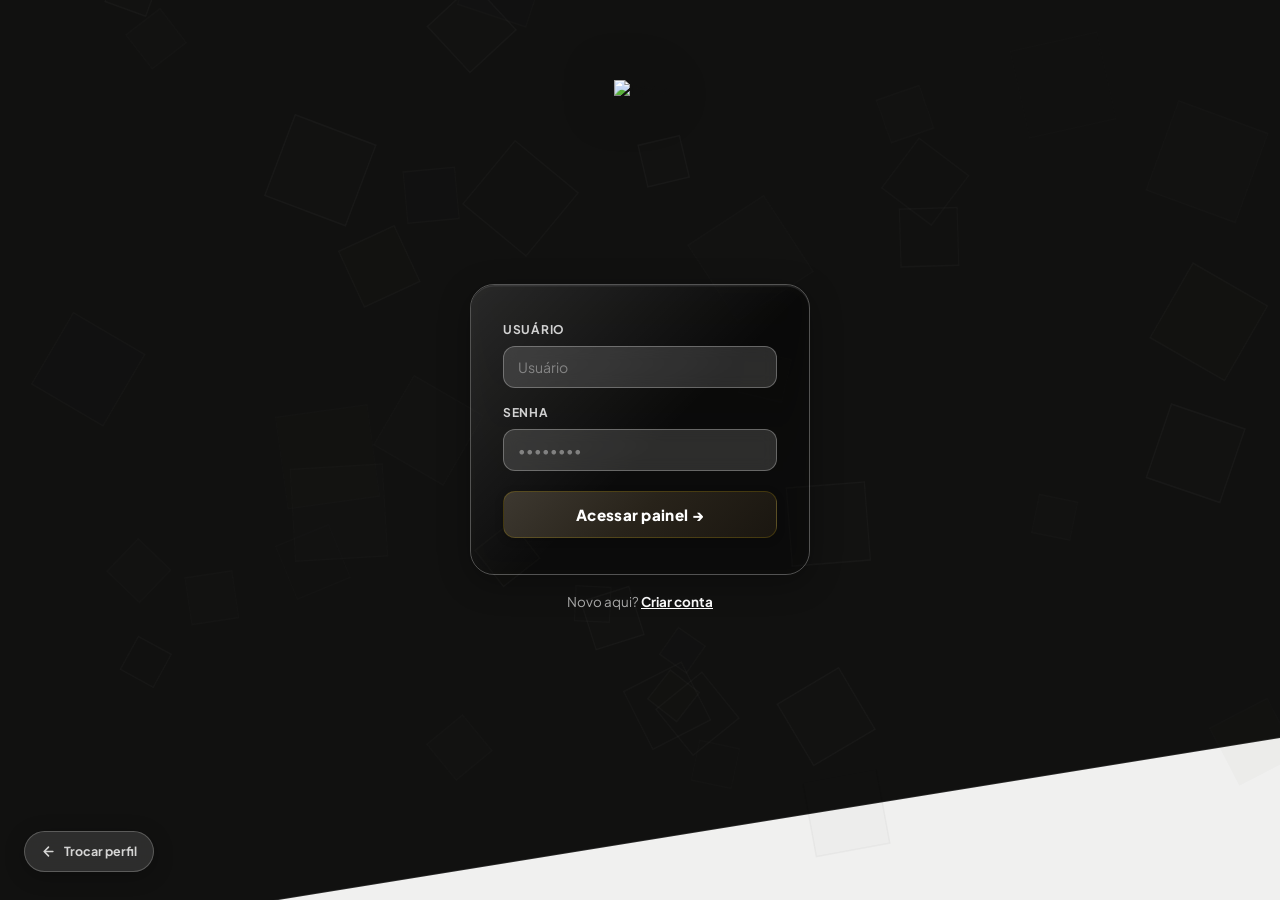
==== commit ea2e55d5: "Update index.html" ====
--- a/index.html
+++ b/index.html
@@ -16,6 +16,14 @@
   <!-- Firebase SDK loaded early so login can query Firestore immediately -->
   <link rel="apple-touch-icon" sizes="180x180" href="https://i.imgur.com/OKl5PjJ.png" />
   <link rel="icon" type="image/png" href="https://i.imgur.com/OKl5PjJ.png" />
+  <!-- Mercado Pago SDK -->
+  <script src="https://sdk.mercadopago.com/js/v2"></script>
+  <!-- Firebase SDK -->
+  <script src="https://www.gstatic.com/firebasejs/10.11.0/firebase-app-compat.js"></script>
+  <script src="https://www.gstatic.com/firebasejs/10.11.0/firebase-firestore-compat.js"></script>
+  <script src="https://www.gstatic.com/firebasejs/10.11.0/firebase-auth-compat.js"></script>
+  <script src="https://www.gstatic.com/firebasejs/10.11.0/firebase-functions-compat.js"></script>
+  <link rel="stylesheet" href="styles.css">
 </head>
 <body>
   <div id="toast-container"></div>
@@ -2339,5 +2347,6 @@
       disablePictureInPicture preload="auto">
     </video>
   </div>
+  <script src="app.js"></script>
 </body>
 </html>
--- a/styles.css
+++ b/styles.css
@@ -0,0 +1,5738 @@
+*,
+    *::before,
+    *::after {
+      box-sizing: border-box;
+      margin: 0;
+      padding: 0;
+    }
+
+    :root {
+      --bg: #f7f7f5;
+      --bg2: #ffffff;
+      --surface: #ffffff;
+      --surface2: #f0f0ed;
+      --surface3: #e8e8e4;
+      --border: #e4e4e0;
+      --border2: #d0d0cb;
+      --accent: #f5c800;
+      --accent2: #e0b400;
+      --accent-dim: rgba(245, 200, 0, .10);
+      --accent-soft: rgba(245, 200, 0, .25);
+      --red: #e03e3e;
+      --red-dim: rgba(224, 62, 62, .08);
+      --green: #2e7d52;
+      --green-dim: rgba(46, 125, 82, .08);
+      --green-soft: rgba(46, 125, 82, .15);
+      --text: #111110;
+      --text2: #555550;
+      --text3: #999990;
+      --head: 'Nunito', sans-serif;
+      --body: 'Plus Jakarta Sans', sans-serif;
+      --r: 12px;
+      --r2: 16px;
+      --shadow: 0 2px 12px rgba(0, 0, 0, .07), 0 1px 3px rgba(0, 0, 0, .05);
+      --shadow-md: 0 8px 32px rgba(0, 0, 0, .12), 0 2px 8px rgba(0, 0, 0, .07);
+    }
+
+    html { scroll-behavior: smooth; overflow: hidden; height: 100%; overscroll-behavior: none; }
+
+    body { font-family: var(--body); background: #000000; color: var(--text); height: 100%; overflow: hidden; overscroll-behavior: none; }
+
+    button,
+    a,
+    label,
+    [onclick] {
+      touch-action: manipulation;
+      cursor: pointer;
+    }
+
+    button {
+      border: none;
+      font-family: inherit;
+    }
+
+    input,
+    select,
+    textarea {
+      font-family: inherit;
+      touch-action: manipulation;
+    }
+
+    .hidden {
+      display: none !important;
+    }
+
+    ::-webkit-scrollbar {
+      width: 5px;
+      height: 5px;
+    }
+
+    ::-webkit-scrollbar-track {
+      background: var(--bg);
+    }
+
+    ::-webkit-scrollbar-thumb {
+      background: var(--border2);
+      border-radius: 5px;
+    }
+
+    /* ── EVOLUÇÃO / ASSESSMENT ── */
+    .assessment-tabs {
+      display: flex;
+      gap: 0;
+      border-bottom: 2px solid var(--border);
+      margin-bottom: 20px;
+    }
+
+    .assessment-tab {
+      padding: 10px 18px;
+      font-size: .83rem;
+      font-weight: 700;
+      color: var(--text3);
+      cursor: pointer;
+      border-bottom: 2px solid transparent;
+      margin-bottom: -2px;
+      transition: all .15s;
+      background: none;
+      border-top: none;
+      border-left: none;
+      border-right: none;
+      font-family: var(--body);
+    }
+
+    .assessment-tab.active {
+      color: var(--text);
+      border-bottom-color: var(--accent);
+    }
+
+    .assessment-tab-panel {
+      display: none;
+    }
+
+    .assessment-tab-panel.active {
+      display: block;
+    }
+
+    .evol-section {
+      margin-bottom: 22px;
+    }
+
+    .evol-section-title {
+      font-size: .72rem;
+      font-weight: 800;
+      color: var(--text3);
+      text-transform: uppercase;
+      letter-spacing: .1em;
+      margin-bottom: 12px;
+      display: flex;
+      align-items: center;
+      gap: 8px;
+    }
+
+    .evol-section-title::after {
+      content: '';
+      flex: 1;
+      height: 1px;
+      background: var(--border);
+    }
+
+    .evol-grid {
+      display: grid;
+      grid-template-columns: 1fr 1fr;
+      gap: 12px;
+    }
+
+    .evol-grid-3 {
+      display: grid;
+      grid-template-columns: 1fr 1fr 1fr;
+      gap: 12px;
+    }
+
+    @media(max-width:520px) {
+      .evol-grid {
+        grid-template-columns: 1fr;
+      }
+
+      .evol-grid-3 {
+        grid-template-columns: 1fr 1fr;
+      }
+    }
+
+    .health-check-group {
+      display: flex;
+      flex-direction: column;
+      gap: 10px;
+      margin-bottom: 14px;
+    }
+
+    .health-check-item {
+      display: flex;
+      align-items: center;
+      gap: 10px;
+      padding: 10px 14px;
+      background: var(--surface2);
+      border: 1.5px solid var(--border);
+      border-radius: var(--r);
+      cursor: pointer;
+      transition: all .15s;
+    }
+
+    .health-check-item:hover {
+      border-color: var(--border2);
+    }
+
+    .health-check-item.checked {
+      background: var(--accent-dim);
+      border-color: var(--accent-soft);
+    }
+
+    .health-check-item input[type=checkbox] {
+      width: 16px;
+      height: 16px;
+      accent-color: var(--accent);
+      flex-shrink: 0;
+    }
+
+    .health-check-item label {
+      font-size: .86rem;
+      font-weight: 600;
+      color: var(--text);
+      cursor: pointer;
+      flex: 1;
+    }
+
+    .health-detail-field {
+      margin-top: 8px;
+      display: none;
+    }
+
+    .health-detail-field.visible {
+      display: block;
+    }
+
+    /* ── Frequência de Treinos — linha do tempo ───────── */
+    .freq-inline-section {
+      margin: 0 0 18px 0;
+      border-radius: var(--r);
+      transition: background .15s;
+    }
+
+    .freq-inline-section:hover {
+      background: var(--surface2);
+    }
+
+    .freq-inline-hint {
+      font-size: .65rem;
+      font-weight: 600;
+      color: var(--text3);
+      letter-spacing: .02em;
+      margin-top: -10px;
+      margin-bottom: 14px;
+      opacity: .7;
+    }
+
+    .freq-inline-title {
+      display: flex;
+      align-items: center;
+      gap: 7px;
+      font-size: .72rem;
+      font-weight: 800;
+      color: var(--text3);
+      text-transform: uppercase;
+      letter-spacing: .1em;
+      margin-bottom: 14px;
+    }
+
+    .freq-inline-title svg {
+      opacity: .6;
+    }
+
+    .freq-tl-row {
+      display: flex;
+      align-items: center;
+      width: 100%;
+    }
+
+    .freq-tl-item {
+      display: flex;
+      flex-direction: column;
+      align-items: center;
+      gap: 6px;
+      flex-shrink: 0;
+    }
+
+    .freq-tl-line {
+      flex: 1;
+      height: 2px;
+      background: var(--border);
+      margin: 0;
+      position: relative;
+      top: -9px;
+    }
+
+    .freq-tl-line.trained {
+      background: var(--green);
+      opacity: .5;
+    }
+
+    .freq-tl-line.missed {
+      background: var(--red);
+      opacity: .25;
+    }
+
+    .freq-tl-dot {
+      width: 32px;
+      height: 32px;
+      border-radius: 50%;
+      display: flex;
+      align-items: center;
+      justify-content: center;
+      border: 2px solid var(--border2);
+      background: transparent;
+      transition: all .2s;
+      flex-shrink: 0;
+    }
+
+    .freq-tl-dot.trained {
+      border-color: rgba(46, 125, 82, .6);
+      background: var(--green-dim);
+    }
+
+    .freq-tl-dot.today {
+      border-color: var(--accent);
+      border-width: 2.5px;
+    }
+
+    .freq-tl-dot.missed {
+      border-color: rgba(224, 62, 62, .4);
+      background: var(--red-dim);
+    }
+
+    .freq-tl-dot.future {
+      opacity: .45;
+    }
+
+    .freq-tl-lbl {
+      font-size: .58rem;
+      font-weight: 700;
+      color: var(--text3);
+      text-transform: uppercase;
+      letter-spacing: .04em;
+    }
+
+    .freq-tl-lbl.today {
+      color: #8a6200;
+      font-weight: 800;
+    }
+
+    @media(max-width:480px) {
+      .freq-tl-dot {
+        width: 26px;
+        height: 26px;
+      }
+
+      .freq-day-dot {
+        width: 30px;
+        height: 30px;
+      }
+
+      .freq-metric-val {
+        font-size: 1.3rem;
+      }
+    }
+
+    .freq-cal-overlay {
+      position: fixed;
+      inset: 0;
+      z-index: 1100;
+      background: rgba(0, 0, 0, .4);
+      backdrop-filter: blur(6px);
+      display: flex;
+      align-items: center;
+      justify-content: center;
+      padding: 16px;
+    }
+
+    .freq-cal-modal {
+      background: var(--surface);
+      border: 1px solid var(--border);
+      border-radius: 20px;
+      width: 100%;
+      max-width: 420px;
+      box-shadow: var(--shadow-md);
+      overflow: hidden;
+    }
+
+    .freq-cal-header {
+      background: #000000;
+      padding: 18px 20px;
+      display: flex;
+      align-items: center;
+      justify-content: space-between;
+    }
+
+    .freq-cal-title {
+      font-family: var(--head);
+      font-size: 1rem;
+      font-weight: 800;
+      color: #fff;
+    }
+
+    .freq-cal-nav {
+      display: flex;
+      align-items: center;
+      gap: 8px;
+    }
+
+    .freq-cal-nav button {
+      background: rgba(255, 255, 255, .1);
+      border: 1px solid rgba(255, 255, 255, .15);
+      color: #fff;
+      width: 30px;
+      height: 30px;
+      border-radius: 8px;
+      cursor: pointer;
+      display: flex;
+      align-items: center;
+      justify-content: center;
+      transition: all .15s;
+      font-size: .8rem;
+    }
+
+    .freq-cal-nav button:hover {
+      background: rgba(255, 255, 255, .2);
+    }
+
+    .freq-cal-body {
+      padding: 16px;
+    }
+
+    .freq-cal-weekdays {
+      display: grid;
+      grid-template-columns: repeat(7, 1fr);
+      gap: 4px;
+      margin-bottom: 6px;
+    }
+
+    .freq-cal-wday {
+      text-align: center;
+      font-size: .62rem;
+      font-weight: 800;
+      color: var(--text3);
+      text-transform: uppercase;
+      letter-spacing: .05em;
+      padding: 4px 0;
+    }
+
+    .freq-cal-grid {
+      display: grid;
+      grid-template-columns: repeat(7, 1fr);
+      gap: 4px;
+    }
+
+    .freq-cal-day {
+      aspect-ratio: 1;
+      border-radius: 8px;
+      display: flex;
+      align-items: center;
+      justify-content: center;
+      font-size: .78rem;
+      font-weight: 600;
+      color: var(--text2);
+      position: relative;
+      transition: transform .1s, box-shadow .1s;
+    }
+
+    .freq-cal-day.empty {
+      pointer-events: none;
+    }
+
+    .freq-cal-day.trained {
+      background: var(--green-dim);
+      color: var(--green);
+      font-weight: 800;
+      border: 1.5px solid rgba(46, 125, 82, .35);
+    }
+
+    .freq-cal-day.trained::after {
+      content: '✓';
+      position: absolute;
+      bottom: 2px;
+      right: 3px;
+      font-size: .5rem;
+      color: var(--green);
+      font-weight: 900;
+    }
+
+    .freq-cal-day.missed-cal {
+      background: var(--red-dim);
+      color: var(--red);
+      font-weight: 700;
+      border: 1.5px solid rgba(224, 62, 62, .25);
+    }
+
+    .freq-cal-day.missed-cal::after {
+      content: '!';
+      position: absolute;
+      bottom: 2px;
+      right: 3px;
+      font-size: .5rem;
+      color: var(--red);
+      font-weight: 900;
+    }
+
+    .freq-cal-day.rest-cal {
+      background: var(--surface2);
+      color: var(--text3);
+      font-weight: 600;
+      border: 1.5px solid var(--border);
+    }
+
+    .freq-cal-day.rest-cal::after {
+      content: 'Z';
+      position: absolute;
+      bottom: 2px;
+      right: 3px;
+      font-size: .45rem;
+      color: var(--text3);
+      font-weight: 900;
+    }
+
+    .freq-cal-day[style*="cursor:pointer"]:hover {
+      transform: scale(1.12);
+      box-shadow: 0 2px 8px rgba(0, 0, 0, .12);
+      z-index: 1;
+    }
+
+    .freq-cal-day.today-cal {
+      border: 2px solid var(--accent);
+      font-weight: 800;
+      color: #8a6200;
+    }
+
+    .freq-cal-day.trained.today-cal {
+      color: var(--green);
+    }
+
+    .freq-tl-dot-clickable {
+      transition: transform .12s, box-shadow .12s;
+    }
+
+    .freq-tl-dot-clickable:hover {
+      transform: scale(1.18);
+      box-shadow: 0 2px 8px rgba(0, 0, 0, .15);
+    }
+
+    .freq-cal-footer {
+      padding: 14px 16px;
+      border-top: 1px solid var(--border);
+      display: flex;
+      align-items: center;
+      justify-content: space-between;
+      flex-wrap: wrap;
+      gap: 8px;
+    }
+
+    .freq-cal-month-stat {
+      font-size: .8rem;
+      font-weight: 700;
+      color: var(--text2);
+    }
+
+    .freq-cal-month-stat strong {
+      color: var(--text);
+    }
+
+    .evo-compare-card {
+      background: var(--surface);
+      border: 1.5px solid var(--border);
+      border-radius: var(--r2);
+      overflow: hidden;
+      margin-bottom: 16px;
+    }
+
+    .evo-compare-header {
+      padding: 12px 16px;
+      background: #000000;
+      display: flex;
+      align-items: center;
+      justify-content: space-between;
+    }
+
+    .evo-compare-title {
+      font-family: var(--head);
+      font-size: .9rem;
+      font-weight: 800;
+      color: #fff;
+    }
+
+    .evo-compare-date {
+      font-size: .72rem;
+      color: rgba(255, 255, 255, .5);
+      font-weight: 600;
+    }
+
+    .evo-compare-body {
+      padding: 14px 16px;
+    }
+
+    .evo-metric-row {
+      display: flex;
+      align-items: center;
+      justify-content: space-between;
+      padding: 7px 0;
+      border-bottom: 1px solid var(--border);
+    }
+
+    .evo-metric-row:last-child {
+      border-bottom: none;
+    }
+
+    .evo-metric-label {
+      font-size: .8rem;
+      color: var(--text2);
+      font-weight: 600;
+    }
+
+    .evo-metric-values {
+      display: flex;
+      align-items: center;
+      gap: 10px;
+    }
+
+    .evo-metric-prev {
+      font-size: .78rem;
+      color: var(--text3);
+      font-weight: 600;
+    }
+
+    .evo-metric-curr {
+      font-size: .88rem;
+      font-weight: 800;
+      color: var(--text);
+    }
+
+    .evo-metric-diff {
+      font-size: .78rem;
+      font-weight: 800;
+      padding: 2px 7px;
+      border-radius: 99px;
+    }
+
+    .evo-diff-neg {
+      background: var(--green-dim);
+      color: var(--green);
+    }
+
+    .evo-diff-pos {
+      background: var(--red-dim);
+      color: var(--red);
+    }
+
+    .evo-diff-zero {
+      background: var(--surface2);
+      color: var(--text3);
+    }
+
+    .evo-history-list {
+      display: flex;
+      flex-direction: column;
+      gap: 10px;
+    }
+
+    .evo-history-item {
+      background: var(--surface);
+      border: 1.5px solid var(--border);
+      border-radius: var(--r);
+      padding: 12px 16px;
+      cursor: pointer;
+      transition: all .15s;
+    }
+
+    .evo-history-item:hover {
+      border-color: var(--border2);
+      box-shadow: var(--shadow);
+    }
+
+    .evo-history-date {
+      font-size: .78rem;
+      font-weight: 700;
+      color: var(--text3);
+      margin-bottom: 4px;
+    }
+
+    .evo-history-summary {
+      font-size: .86rem;
+      font-weight: 600;
+      color: var(--text);
+    }
+
+    .student-tabs {
+      display: flex;
+      gap: 0;
+      border-bottom: 2px solid var(--border);
+      margin-bottom: 20px;
+      overflow: visible;
+    }
+
+    .student-tab {
+      display: inline-flex;
+      align-items: center;
+      gap: 6px;
+      padding: 10px 16px;
+      font-size: .83rem;
+      font-weight: 700;
+      color: var(--text3);
+      cursor: pointer;
+      border-bottom: 2px solid transparent;
+      margin-bottom: -2px;
+      transition: all .15s;
+      background: none;
+      border-top: none;
+      border-left: none;
+      border-right: none;
+      font-family: var(--body);
+      white-space: nowrap;
+    }
+
+    .student-tab.active {
+      color: var(--text);
+      border-bottom-color: var(--accent);
+    }
+
+    .student-tab-panel {
+      display: none;
+    }
+
+    .student-tab-panel.active {
+      display: block;
+    }
+
+    .imc-display {
+      background: var(--accent-dim);
+      border: 1.5px solid var(--accent-soft);
+      border-radius: var(--r);
+      padding: 10px 14px;
+      display: flex;
+      align-items: center;
+      justify-content: space-between;
+      margin-top: 8px;
+    }
+
+    .imc-display-label {
+      font-size: .72rem;
+      font-weight: 800;
+      color: #8a6200;
+      text-transform: uppercase;
+      letter-spacing: .08em;
+    }
+
+    .imc-display-value {
+      font-family: var(--head);
+      font-size: 1.3rem;
+      font-weight: 800;
+      color: var(--text);
+    }
+
+    .imc-display-cat {
+      font-size: .72rem;
+      color: var(--text2);
+      font-weight: 600;
+      margin-top: 2px;
+    }
+
+    .new-assessment-btn {
+      display: inline-flex;
+      align-items: center;
+      gap: 8px;
+      padding: 10px 18px;
+      background: linear-gradient(135deg, #3d3830, #1a1610);
+      color: #fff;
+      border-radius: var(--r);
+      font-size: .85rem;
+      font-weight: 800;
+      border: 1px solid rgba(245, 200, 0, .18);
+      cursor: pointer;
+      font-family: var(--body);
+      transition: all .15s;
+    }
+
+    .new-assessment-btn:hover {
+      transform: translateY(-1px);
+      box-shadow: 0 4px 14px rgba(0, 0, 0, .22);
+    }
+
+    #toast-container {
+      position: fixed;
+      bottom: 28px;
+      right: 28px;
+      z-index: 9999;
+      display: flex;
+      flex-direction: column;
+      gap: 8px;
+    }
+
+    .toast {
+      background: var(--surface);
+      color: var(--text);
+      padding: 13px 18px;
+      border-radius: var(--r);
+      font-size: .82rem;
+      font-weight: 600;
+      border: 1px solid var(--border);
+      min-width: 240px;
+      position: relative;
+      animation: toastIn .25s cubic-bezier(.22, 1, .36, 1);
+      box-shadow: var(--shadow-md);
+    }
+
+    .toast.success::before {
+      content: '';
+      position: absolute;
+      left: 0;
+      top: 0;
+      width: 3px;
+      height: 100%;
+      background: var(--green);
+      border-radius: 3px 0 0 3px;
+    }
+
+    .toast.error::before {
+      content: '';
+      position: absolute;
+      left: 0;
+      top: 0;
+      width: 3px;
+      height: 100%;
+      background: var(--red);
+      border-radius: 3px 0 0 3px;
+    }
+
+    @keyframes toastIn {
+      from {
+        transform: translateX(24px);
+        opacity: 0;
+      }
+
+      to {
+        transform: translateX(0);
+        opacity: 1;
+      }
+    }
+
+    .modal-overlay {
+      position: fixed;
+      inset: 0;
+      z-index: 1000;
+      background: rgba(0, 0, 0, .35);
+      backdrop-filter: blur(6px);
+      display: flex;
+      align-items: flex-start;
+      justify-content: center;
+      padding: 16px;
+      overflow-y: auto;
+      touch-action: pan-y;
+      overscroll-behavior: contain;
+    }
+
+    .modal {
+      background: var(--surface);
+      border: 1px solid var(--border);
+      border-radius: 20px;
+      width: 100%;
+      max-width: 760px;
+      max-height: calc(100dvh - 32px);
+      display: flex;
+      flex-direction: column;
+      box-shadow: var(--shadow-md);
+      overscroll-behavior: contain;
+      margin: auto 0;
+    }
+
+    .modal-sm {
+      max-width: 460px;
+    }
+
+    .modal-header {
+      flex-shrink: 0;
+      display: flex;
+      align-items: center;
+      justify-content: space-between;
+      padding: 20px 24px;
+      border-bottom: 1px solid var(--border);
+      background: #000000;
+      z-index: 1;
+      border-radius: 20px 20px 0 0;
+    }
+
+    .modal-header h3 {
+      font-family: var(--head);
+      font-size: 1.05rem;
+      font-weight: 800;
+      color: #ffffff;
+    }
+
+    .modal-header p,
+    .modal-header span {
+      color: rgba(255, 255, 255, 0.6) !important;
+    }
+
+    .seq-mode-box {
+      border: 1px solid #f7d98a;
+      background: #fff8e5;
+      padding: 12px 14px;
+      border-radius: 12px;
+      margin-bottom: 14px;
+      color: #5a4b2f;
+      font-size: 13px;
+      line-height: 1.4;
+    }
+
+    .seq-mode-box strong {
+      display: block;
+      margin-bottom: 6px;
+      color: #9b7e16;
+      font-size: 0.93rem;
+    }
+
+    .seq-workout-select {
+      width: 100%;
+      border: 1px solid var(--border);
+      background: var(--surface);
+      color: var(--text);
+      border-radius: 8px;
+      padding: 10px;
+      margin-top: 8px;
+      margin-bottom: 4px;
+      font-size: 0.95rem;
+    }
+
+    .seq-note {
+      font-size: .84rem;
+      color: var(--text2);
+      margin-bottom: 10px;
+      display: block;
+    }
+
+    .seq-warning {
+      border: 1px solid #f5b2b2;
+      background: #fff3f3;
+      color: #8e1e1e;
+      padding: 10px 12px;
+      border-radius: 10px;
+      font-size: .85rem;
+      margin-top: 10px;
+    }
+
+    .modal-body {
+      flex: 1;
+      overflow-y: auto;
+      padding: 24px;
+      touch-action: pan-y;
+      -webkit-overflow-scrolling: touch;
+      overscroll-behavior: contain;
+    }
+
+    .modal-footer {
+      flex-shrink: 0;
+      padding: 16px 24px;
+      border-top: 1px solid var(--border);
+      display: flex;
+      gap: 8px;
+      justify-content: flex-end;
+      flex-wrap: wrap;
+    }
+
+    @media(max-width:520px) {
+      .modal-footer {
+        padding: 12px 16px;
+        gap: 6px;
+      }
+
+      .modal-footer .btn {
+        flex: 1;
+        min-width: 0;
+        justify-content: center;
+        font-size: .8rem;
+        padding: 9px 10px;
+      }
+    }
+
+    .close-btn {
+      background: rgba(255, 255, 255, 0.12);
+      border: 1px solid rgba(255, 255, 255, 0.2);
+      width: 32px;
+      height: 32px;
+      border-radius: 8px;
+      cursor: pointer;
+      display: flex;
+      align-items: center;
+      justify-content: center;
+      color: #ffffff;
+      font-size: .95rem;
+      transition: all .15s;
+    }
+
+    .close-btn:hover {
+      background: rgba(255, 255, 255, 0.22);
+      color: #ffffff;
+    }
+
+    .form-group {
+      margin-bottom: 16px;
+    }
+
+    .form-group label {
+      display: block;
+      font-size: .75rem;
+      font-weight: 700;
+      color: var(--text2);
+      margin-bottom: 7px;
+      text-transform: uppercase;
+      letter-spacing: .06em;
+    }
+
+    .form-control {
+      width: 100%;
+      padding: 11px 14px;
+      border: 1.5px solid var(--border);
+      border-radius: var(--r);
+      font-size: .88rem;
+      transition: all .15s;
+      background: var(--bg);
+      color: var(--text);
+    }
+
+    .form-control:focus {
+      outline: none;
+      border-color: var(--accent);
+      background: var(--surface);
+      box-shadow: 0 0 0 3px rgba(245, 200, 0, .15);
+    }
+
+    .form-control option {
+      background: var(--surface);
+    }
+
+    .form-row {
+      display: grid;
+      grid-template-columns: 1fr 1fr;
+      gap: 14px;
+    }
+
+    @media(max-width:520px) {
+      .form-row {
+        grid-template-columns: 1fr;
+      }
+    }
+
+    .btn {
+      display: inline-flex;
+      align-items: center;
+      gap: 7px;
+      padding: 9px 18px;
+      border-radius: var(--r);
+      font-size: .85rem;
+      font-weight: 700;
+      transition: all .15s;
+      cursor: pointer;
+      border: none;
+      font-family: var(--body);
+    }
+
+    .btn-primary {
+      background: linear-gradient(135deg, #3d3830 0%, #28231a 50%, #1a1610 100%);
+      color: #ffffff;
+      box-shadow: 0 2px 8px rgba(0, 0, 0, .2);
+      font-weight: 800;
+      letter-spacing: .02em;
+      border: 1px solid rgba(245, 200, 0, .18);
+    }
+
+    .btn-primary:hover {
+      transform: translateY(-1px);
+      background: linear-gradient(135deg, #4d4838 0%, #332d20 50%, #221d14 100%);
+      box-shadow: 0 4px 14px rgba(0, 0, 0, .22);
+    }
+
+    .btn-primary:active {
+      transform: translateY(0);
+      box-shadow: 0 1px 4px rgba(0, 0, 0, .2);
+    }
+
+    .btn-ghost {
+      background: var(--surface2);
+      color: var(--text2);
+      border: 1.5px solid var(--border);
+    }
+
+    .btn-ghost:hover {
+      border-color: var(--border2);
+      color: var(--text);
+      background: var(--surface3);
+    }
+
+    .btn-danger {
+      background: var(--red-dim);
+      color: var(--red);
+      border: 1px solid rgba(224, 62, 62, .25);
+    }
+
+    .btn-danger:hover {
+      background: rgba(224, 62, 62, .15);
+    }
+
+    .btn-whatsapp {
+      background: rgba(37, 211, 102, .08);
+      color: #128c4a;
+      border: 1px solid rgba(37, 211, 102, .25);
+    }
+
+    .btn-whatsapp:hover {
+      background: rgba(37, 211, 102, .15);
+    }
+
+    .btn-sm {
+      padding: 6px 13px;
+      font-size: .78rem;
+    }
+
+    .btn-loading {
+      opacity: .5;
+      pointer-events: none;
+    }
+
+    .badge {
+      display: inline-flex;
+      align-items: center;
+      gap: 4px;
+      padding: 3px 10px;
+      border-radius: 99px;
+      font-size: .72rem;
+      font-weight: 700;
+    }
+
+    .badge-active {
+      background: var(--green-dim);
+      color: var(--green);
+      border: 1px solid rgba(46, 125, 82, .2);
+    }
+
+    .badge-expired {
+      background: var(--red-dim);
+      color: var(--red);
+      border: 1px solid rgba(224, 62, 62, .2);
+    }
+
+    .badge-upcoming {
+      background: rgba(245, 200, 0, .12);
+      color: #8a6200;
+      border: 1px solid rgba(245, 200, 0, .35);
+    }
+
+    .plan-card.upcoming {
+      opacity: .85;
+      border-color: rgba(245, 200, 0, .3);
+    }
+
+    .section-label.upcoming-label {
+      color: #8a6200;
+    }
+
+    .section-label.expired-label {
+      color: var(--text3);
+    }
+
+    #screen-login { display: flex; align-items: flex-start; justify-content: center; height: 100%; padding: 80px 24px 24px; background: #000000; position: relative; overflow: hidden; overscroll-behavior: none; }
+
+    #login-bg-canvas {
+      position: absolute;
+      inset: 0;
+      z-index: 0;
+      pointer-events: none;
+    }
+
+    .login-card {
+      position: relative;
+      z-index: 2;
+    }
+
+    .login-card {
+      width: 100%;
+      max-width: 340px;
+      background: transparent;
+      border: 1px solid rgba(255, 255, 255, 0.28);
+      border-radius: 24px;
+      padding: 36px 32px;
+      box-shadow: 0 8px 32px rgba(0, 0, 0, 0.30), 0 1.5px 0 rgba(255, 255, 255, 0.18) inset;
+      overflow: hidden;
+    }
+
+    /* Camada embaçada com imagem de fundo */
+    .login-card::before {
+      content: '';
+      position: absolute;
+      inset: -4px;
+      background:
+        linear-gradient(180deg, rgba(0, 0, 0, 0.50) 0%, rgba(0, 0, 0, 0.25) 60%),
+        url('https://i.imgur.com/Fjj25UX.jpeg') center/cover no-repeat fixed;
+      filter: blur(14px);
+      z-index: 0;
+    }
+
+    /* Overlay escuro moderado */
+    .login-card::after {
+      content: '';
+      position: absolute;
+      inset: 0;
+      background: rgba(10, 10, 8, 0.28);
+      z-index: 1;
+    }
+
+    .login-card>* {
+      position: relative;
+      z-index: 3;
+    }
+
+    #screen-login .form-group label {
+      color: rgba(255, 255, 255, 0.80);
+      font-weight: 700;
+    }
+
+    #screen-login .form-control {
+      background: rgba(255, 255, 255, 0.14);
+      backdrop-filter: blur(8px);
+      -webkit-backdrop-filter: blur(8px);
+      border: 1.5px solid rgba(255, 255, 255, 0.28);
+      color: #ffffff;
+    }
+
+    #screen-login .form-control::placeholder {
+      color: rgba(255, 255, 255, 0.38);
+    }
+
+    #screen-login .form-control:focus {
+      border-color: rgba(255, 255, 255, 0.55);
+      background: rgba(255, 255, 255, 0.22);
+      box-shadow: 0 0 0 3px rgba(255, 255, 255, 0.10);
+      color: #ffffff;
+      outline: none;
+    }
+
+    #screen-dashboard { display: none; flex-direction: column; height: 100%; overflow: hidden; }
+
+    /* ── SPLASH PÓS-LOGIN ── */
+    #login-splash {
+      position: fixed;
+      inset: 0;
+      background: #000000;
+      z-index: 99999;
+      display: flex;
+      align-items: center;
+      justify-content: center;
+      opacity: 0;
+      visibility: hidden;
+      pointer-events: none;
+      transition: opacity .4s ease;
+    }
+    #login-splash.splash-in {
+      opacity: 1;
+      visibility: visible;
+      pointer-events: all;
+    }
+    #login-splash.splash-out {
+      opacity: 0;
+    }
+    #login-splash video {
+      width: min(260px, 55vw);
+      height: auto;
+      display: block;
+      object-fit: contain;
+    }
+
+    .topbar {
+      background: #000000;
+      border-bottom: 1px solid #2e2e2a;
+      padding: env(safe-area-inset-top, 0px) 24px 0 24px;
+      height: calc(62px + env(safe-area-inset-top, 0px));
+      display: flex;
+      align-items: flex-end;
+      justify-content: space-between;
+      position: sticky;
+      top: 0;
+      z-index: 100;
+      box-shadow: 0 2px 16px rgba(0, 0, 0, .3);
+    }
+
+    .topbar-brand,
+    .topbar-right {
+      height: 62px;
+      display: flex;
+      align-items: center;
+    }
+
+    .topbar-brand {
+      font-family: var(--head);
+      font-size: 1.2rem;
+      font-weight: 800;
+      color: #ffffff;
+      letter-spacing: -.01em;
+      display: flex;
+      align-items: center;
+      gap: 10px;
+    }
+
+    .topbar-brand .dot {
+      width: 8px;
+      height: 8px;
+      border-radius: 50%;
+      background: #ffffff;
+    }
+
+    .topbar-right {
+      display: flex;
+      align-items: center;
+      gap: 12px;
+    }
+
+    .user-pill {
+      background: rgba(245, 200, 0, .12);
+      border: 1px solid rgba(245, 200, 0, .3);
+      border-radius: 8px;
+      padding: 5px 14px;
+      font-size: .78rem;
+      font-weight: 700;
+      color: var(--accent);
+    }
+
+    .logout-btn {
+      background: none;
+      color: #555550;
+      font-size: .78rem;
+      padding: 6px 10px;
+      border-radius: 8px;
+      font-weight: 600;
+      transition: all .15s;
+      white-space: nowrap;
+      flex-shrink: 0;
+    }
+
+    .logout-btn:hover {
+      color: var(--red);
+      background: var(--red-dim);
+    }
+
+    .gear-btn {
+      background: none;
+      color: #888880;
+      padding: 6px 8px;
+      border-radius: 8px;
+      font-size: 1.1rem;
+      transition: all .2s;
+      line-height: 1;
+      border: none;
+      cursor: pointer;
+    }
+
+    .gear-btn:hover {
+      color: var(--accent);
+      background: rgba(245, 200, 0, .1);
+      transform: rotate(45deg);
+    }
+
+    .app-layout { display: flex; flex: 1; height: calc(100vh - 62px); min-height: 0; }
+
+    .sidebar {
+      width: 220px;
+      background: var(--surface);
+      border-right: 1px solid var(--border);
+      padding: 20px 10px;
+      display: flex;
+      flex-direction: column;
+      gap: 2px;
+      flex-shrink: 0;
+      overflow-y: auto;
+      -webkit-overflow-scrolling: touch;
+      overscroll-behavior-y: contain;
+    }
+
+    .sidebar-section {
+      font-size: .68rem;
+      font-weight: 700;
+      color: var(--text3);
+      text-transform: uppercase;
+      letter-spacing: .12em;
+      padding: 14px 12px 8px;
+    }
+
+    .sidebar-item {
+      display: flex;
+      align-items: center;
+      gap: 10px;
+      padding: 10px 14px;
+      border-radius: var(--r);
+      font-size: .88rem;
+      font-weight: 600;
+      color: var(--text2);
+      cursor: pointer;
+      transition: all .15s;
+      position: relative;
+    }
+
+    .sidebar-item:hover {
+      background: var(--surface2);
+      color: var(--text);
+    }
+
+    .sidebar-item.active {
+      background: var(--accent-dim);
+      color: #111110;
+      font-weight: 700;
+    }
+
+    .sidebar-item.active::before {
+      content: '';
+      position: absolute;
+      left: 0;
+      top: 50%;
+      transform: translateY(-50%);
+      width: 3px;
+      height: 60%;
+      background: var(--accent);
+      border-radius: 0 3px 3px 0;
+    }
+
+    .main-content {
+      flex: 1;
+      overflow-y: auto;
+      padding: 28px;
+      background: var(--bg);
+      display: flex;
+      flex-direction: column;
+      -webkit-overflow-scrolling: touch;
+      overscroll-behavior-y: contain;
+    }
+
+    .tab-panel {
+      display: none;
+    }
+
+    .tab-panel.active {
+      display: block;
+      flex: 1;
+    }
+
+    /* O tab de chat precisa de flex para distribuir altura */
+    #tab-chat.active {
+      display: flex;
+      flex-direction: column;
+      flex: 1;
+    }
+
+    .page-header {
+      display: flex;
+      align-items: center;
+      justify-content: space-between;
+      margin-bottom: 28px;
+      flex-wrap: wrap;
+      gap: 12px;
+    }
+
+    .page-title {
+      font-family: var(--head);
+      font-size: 1.5rem;
+      font-weight: 800;
+      color: var(--text);
+      letter-spacing: -.02em;
+    }
+
+    .search-wrap {
+      position: relative;
+    }
+
+    .search-wrap svg {
+      position: absolute;
+      left: 12px;
+      top: 50%;
+      transform: translateY(-50%);
+      opacity: .4;
+      pointer-events: none;
+    }
+
+    .search-input {
+      padding: 9px 14px 9px 38px;
+      border: 1.5px solid var(--border);
+      border-radius: var(--r);
+      font-size: .84rem;
+      width: 230px;
+      background: var(--surface);
+      color: var(--text);
+      font-weight: 500;
+      transition: border-color .15s;
+    }
+
+    .search-input:focus {
+      outline: none;
+      border-color: var(--accent);
+      box-shadow: 0 0 0 3px rgba(245, 200, 0, .12);
+    }
+
+    .stats-grid {
+      display: grid;
+      grid-template-columns: repeat(auto-fill, minmax(160px, 1fr));
+      gap: 14px;
+      margin-bottom: 20px;
+    }
+
+    .stat-card {
+      background: var(--surface);
+      border: 1px solid var(--border);
+      border-radius: var(--r2);
+      padding: 18px 20px;
+      box-shadow: var(--shadow);
+      position: relative;
+      overflow: hidden;
+      transition: box-shadow .2s, transform .15s;
+    }
+
+    .stat-card:hover {
+      box-shadow: var(--shadow-md);
+      transform: translateY(-1px);
+    }
+
+    .stat-card-icon {
+      width: 34px;
+      height: 34px;
+      border-radius: 9px;
+      display: flex;
+      align-items: center;
+      justify-content: center;
+      margin-bottom: 12px;
+      flex-shrink: 0;
+    }
+    .stat-card-icon.yellow { background: var(--accent-dim); }
+    .stat-card-icon.green { background: var(--green-dim); }
+    .stat-card-icon.red { background: var(--red-dim); }
+    .stat-card-icon.blue { background: rgba(59,130,246,.1); }
+    .stat-card-icon.purple { background: rgba(139,92,246,.1); }
+
+    .stat-card-badge {
+      position: absolute;
+      top: 14px;
+      right: 14px;
+      font-size: .65rem;
+      font-weight: 800;
+      padding: 2px 7px;
+      border-radius: 99px;
+      letter-spacing: .02em;
+    }
+    .stat-card-badge.up { background: var(--green-dim); color: var(--green); }
+    .stat-card-badge.down { background: var(--red-dim); color: var(--red); }
+
+    .stat-num {
+      font-family: var(--head);
+      font-size: 2.2rem;
+      font-weight: 800;
+      color: var(--text);
+      line-height: 1;
+    }
+
+    .stat-num.green { color: var(--green); }
+    .stat-num.red { color: var(--red); }
+    .stat-num.yellow { color: #8a6c00; }
+    .stat-num.blue { color: #2563eb; }
+
+    .stat-lbl {
+      font-size: .73rem;
+      color: var(--text3);
+      margin-top: 5px;
+      font-weight: 600;
+    }
+
+    .stat-sub {
+      font-size: .68rem;
+      color: var(--text3);
+      margin-top: 8px;
+      font-weight: 500;
+      display: flex;
+      align-items: center;
+      gap: 4px;
+      border-top: 1px solid var(--border);
+      padding-top: 8px;
+    }
+    .stat-sub span { color: var(--text2); font-weight: 700; }
+
+    /* ── Dashboard novos alunos row ── */
+    .dash-new-row {
+      display: grid;
+      grid-template-columns: 1fr 1fr;
+      gap: 14px;
+      margin-bottom: 20px;
+    }
+
+    .dash-new-card {
+      background: var(--surface);
+      border: 1px solid var(--border);
+      border-radius: var(--r2);
+      padding: 16px 18px;
+      box-shadow: var(--shadow);
+    }
+
+    .dash-new-card-header {
+      display: flex;
+      align-items: center;
+      justify-content: space-between;
+      margin-bottom: 10px;
+    }
+
+    .dash-new-card-title {
+      font-size: .72rem;
+      font-weight: 800;
+      color: var(--text3);
+      text-transform: uppercase;
+      letter-spacing: .08em;
+      display: flex;
+      align-items: center;
+      gap: 6px;
+    }
+
+    .dash-new-card-num {
+      font-family: var(--head);
+      font-size: 1.9rem;
+      font-weight: 800;
+      color: var(--text);
+      line-height: 1;
+    }
+
+    .dash-new-card-sub {
+      font-size: .7rem;
+      color: var(--text3);
+      font-weight: 500;
+      margin-top: 3px;
+    }
+
+    .dash-trend-bar {
+      margin-top: 10px;
+      display: flex;
+      align-items: flex-end;
+      gap: 3px;
+      height: 28px;
+    }
+
+    .dash-trend-bar-col {
+      flex: 1;
+      background: var(--accent-dim);
+      border-radius: 3px 3px 0 0;
+      min-height: 4px;
+      transition: background .15s;
+    }
+    .dash-trend-bar-col.active { background: rgba(245,200,0,.45); }
+
+    /* ── Dashboard taxa de renovação ── */
+    .dash-rate-row {
+      display: grid;
+      grid-template-columns: 1fr 1fr 1fr;
+      gap: 14px;
+      margin-bottom: 20px;
+    }
+
+    .dash-rate-card {
+      background: var(--surface);
+      border: 1px solid var(--border);
+      border-radius: var(--r2);
+      padding: 14px 16px;
+      box-shadow: var(--shadow);
+      display: flex;
+      flex-direction: column;
+      align-items: center;
+      text-align: center;
+      gap: 4px;
+    }
+
+    .dash-rate-val {
+      font-family: var(--head);
+      font-size: 1.5rem;
+      font-weight: 800;
+    }
+
+    .dash-rate-lbl {
+      font-size: .68rem;
+      font-weight: 600;
+      color: var(--text3);
+      line-height: 1.3;
+    }
+
+    .dash-ring-wrap {
+      position: relative;
+      width: 52px;
+      height: 52px;
+      margin: 0 auto 6px;
+    }
+
+    .dash-ring-wrap svg { display: block; }
+
+    /* ── Dashboard últimos alunos ── */
+    .dash-recent-card {
+      background: var(--surface);
+      border: 1px solid var(--border);
+      border-radius: var(--r2);
+      padding: 0;
+      box-shadow: var(--shadow);
+      overflow: hidden;
+      margin-bottom: 20px;
+    }
+
+    .dash-recent-head {
+      display: flex;
+      align-items: center;
+      justify-content: space-between;
+      padding: 14px 18px;
+      border-bottom: 1px solid var(--border);
+    }
+
+    .dash-recent-title {
+      font-family: var(--head);
+      font-size: .9rem;
+      font-weight: 800;
+      color: var(--text);
+      display: flex;
+      align-items: center;
+      gap: 8px;
+    }
+
+    .dash-recent-list {
+      display: flex;
+      flex-direction: column;
+    }
+
+    .dash-recent-item {
+      display: flex;
+      align-items: center;
+      gap: 12px;
+      padding: 11px 18px;
+      border-bottom: 1px solid var(--border);
+      transition: background .12s;
+      cursor: pointer;
+    }
+
+    .dash-recent-item:last-child { border-bottom: none; }
+    .dash-recent-item:hover { background: var(--surface2); }
+
+    .dash-recent-avatar {
+      width: 34px;
+      height: 34px;
+      border-radius: 50%;
+      background: var(--accent-dim);
+      border: 1.5px solid var(--accent-soft);
+      display: flex;
+      align-items: center;
+      justify-content: center;
+      font-family: var(--head);
+      font-size: .82rem;
+      font-weight: 800;
+      color: #8a6c00;
+      flex-shrink: 0;
+    }
+
+    .dash-recent-info { flex: 1; min-width: 0; }
+
+    .dash-recent-name {
+      font-size: .85rem;
+      font-weight: 700;
+      color: var(--text);
+      white-space: nowrap;
+      overflow: hidden;
+      text-overflow: ellipsis;
+    }
+
+    .dash-recent-date {
+      font-size: .7rem;
+      color: var(--text3);
+      font-weight: 500;
+      margin-top: 1px;
+    }
+
+    .dash-recent-badge {
+      font-size: .63rem;
+      font-weight: 800;
+      padding: 3px 8px;
+      border-radius: 99px;
+      white-space: nowrap;
+      flex-shrink: 0;
+    }
+
+    .dash-recent-badge.new { background: var(--accent-dim); color: #8a6c00; border: 1px solid var(--accent-soft); }
+    .dash-recent-badge.active { background: var(--green-dim); color: var(--green); }
+    .dash-recent-badge.expired { background: var(--red-dim); color: var(--red); }
+
+    .dash-empty-state {
+      padding: 28px;
+      text-align: center;
+      font-size: .82rem;
+      color: var(--text3);
+      font-weight: 500;
+    }
+
+    /* ── Seção título dashboard ── */
+    .dash-section-title {
+      font-size: .7rem;
+      font-weight: 800;
+      color: var(--text3);
+      text-transform: uppercase;
+      letter-spacing: .1em;
+      margin-bottom: 10px;
+      display: flex;
+      align-items: center;
+      gap: 8px;
+    }
+    .dash-section-title::after { content: ''; flex: 1; height: 1px; background: var(--border); }
+
+    @media(max-width: 480px) {
+      .dash-new-row { grid-template-columns: 1fr 1fr; }
+      .dash-rate-row { grid-template-columns: 1fr 1fr 1fr; }
+      .stats-grid { grid-template-columns: 1fr 1fr; }
+    }
+
+    .quick-card {
+      background: var(--surface);
+      border: 1px solid var(--border);
+      border-radius: var(--r2);
+      padding: 24px;
+      box-shadow: var(--shadow);
+    }
+
+    .quick-card h3 {
+      font-family: var(--head);
+      font-size: 1rem;
+      font-weight: 700;
+      margin-bottom: 16px;
+      color: var(--text2);
+    }
+
+    /* Referral banner — dashboard */
+    .referral-dash-banner {
+      display: flex;
+      align-items: center;
+      justify-content: space-between;
+      gap: 14px;
+      flex-wrap: wrap;
+      background: var(--surface);
+      border: 1px solid var(--border);
+      border-radius: var(--r2);
+      padding: 16px 20px;
+      margin-bottom: 20px;
+      box-shadow: var(--shadow);
+    }
+
+    .referral-dash-banner-left {
+      display: flex;
+      align-items: center;
+      gap: 13px;
+    }
+
+    .referral-dash-icon {
+      width: 38px;
+      height: 38px;
+      border-radius: 10px;
+      background: var(--accent-dim);
+      border: 1px solid var(--accent-soft);
+      display: flex;
+      align-items: center;
+      justify-content: center;
+      font-size: 1.1rem;
+      flex-shrink: 0;
+    }
+
+    .referral-dash-text strong {
+      font-family: var(--head);
+      font-size: .92rem;
+      font-weight: 800;
+      color: var(--text);
+      display: block;
+    }
+
+    .referral-dash-text span {
+      font-size: .76rem;
+      color: var(--text2);
+      font-weight: 500;
+    }
+
+    .referral-dash-text em {
+      font-weight: 700;
+      color: var(--green);
+      font-style: normal;
+    }
+
+    /* Student access info banner — topo do detalhe do aluno */
+    .student-access-banner {
+      background: var(--surface2);
+      border: 1px solid var(--border);
+      border-left: 3px solid var(--accent);
+      border-radius: var(--r);
+      padding: 13px 16px;
+      margin-bottom: 22px;
+      display: flex;
+      align-items: center;
+      gap: 16px;
+    }
+
+    .student-access-banner-icon {
+      font-size: 1rem;
+      flex-shrink: 0;
+      color: var(--text3);
+      line-height: 1;
+      margin-top: 1px;
+    }
+
+    .student-access-info {
+      flex: 1;
+      min-width: 0;
+    }
+
+    .student-access-info .sai-label {
+      font-size: .67rem;
+      font-weight: 700;
+      color: var(--text3);
+      text-transform: uppercase;
+      letter-spacing: .08em;
+      margin-bottom: 3px;
+      white-space: nowrap;
+    }
+
+    .student-access-info .sai-code {
+      font-family: var(--head);
+      font-size: 1.2rem;
+      font-weight: 800;
+      color: var(--text);
+      letter-spacing: .1em;
+      line-height: 1.2;
+    }
+
+    .student-access-info .sai-link {
+      font-size: .75rem;
+      color: var(--text2);
+      font-weight: 500;
+      margin-top: 3px;
+    }
+
+    .student-access-info .sai-link a {
+      color: var(--text);
+      font-weight: 700;
+      text-decoration: none;
+      border-bottom: 1px solid var(--border2);
+    }
+
+    .student-access-copy {
+      display: flex;
+      gap: 6px;
+      flex-shrink: 0;
+      flex-direction: column;
+    }
+
+    .student-access-copy .btn {
+      white-space: nowrap;
+      font-size: .74rem;
+      padding: 6px 11px;
+    }
+
+    @media(max-width: 480px) {
+      .student-access-banner {
+        flex-wrap: wrap;
+      }
+
+      .student-access-copy {
+        flex-direction: row;
+        flex-wrap: wrap;
+        width: 100%;
+      }
+
+      .student-access-copy .btn {
+        flex: 1;
+        justify-content: center;
+      }
+    }
+
+    /* Modal de cadastro — código exibido após criar aluno */
+    .new-student-code-reveal {
+      display: none;
+      margin-top: 16px;
+      background: var(--accent-dim);
+      border: 1.5px solid var(--accent-soft);
+      border-radius: var(--r);
+      padding: 14px 16px;
+      text-align: center;
+    }
+
+    .new-student-code-reveal .nsc-label {
+      font-size: .72rem;
+      font-weight: 700;
+      color: var(--text2);
+      text-transform: uppercase;
+      letter-spacing: .07em;
+      margin-bottom: 6px;
+    }
+
+    .new-student-code-reveal .nsc-code {
+      font-family: var(--head);
+      font-size: 2rem;
+      font-weight: 800;
+      color: var(--text);
+      letter-spacing: .12em;
+    }
+
+    .new-student-code-reveal .nsc-hint {
+      font-size: .75rem;
+      color: var(--text2);
+      margin-top: 6px;
+      line-height: 1.5;
+    }
+
+    .students-grid {
+      display: grid;
+      grid-template-columns: repeat(auto-fill, minmax(270px, 1fr));
+      gap: 16px;
+    }
+
+    .student-card {
+      background: var(--surface);
+      border: 1px solid var(--border);
+      border-radius: var(--r2);
+      padding: 20px;
+      cursor: pointer;
+      transition: all .2s;
+      box-shadow: var(--shadow);
+    }
+
+    .student-card:hover {
+      border-color: var(--accent-soft);
+      transform: translateY(-2px);
+      box-shadow: var(--shadow-md);
+    }
+
+    .student-card-top {
+      display: flex;
+      align-items: center;
+      gap: 14px;
+      margin-bottom: 14px;
+    }
+
+    .avatar {
+      width: 46px;
+      height: 46px;
+      border-radius: 12px;
+      flex-shrink: 0;
+      background: var(--accent-dim);
+      border: 1px solid var(--accent-soft);
+      display: flex;
+      align-items: center;
+      justify-content: center;
+      font-family: var(--head);
+      font-weight: 800;
+      font-size: 1rem;
+      color: #111110;
+    }
+
+    .student-name {
+      font-weight: 700;
+      font-size: .96rem;
+      color: var(--text);
+    }
+
+    .student-code {
+      font-size: .74rem;
+      color: var(--text3);
+      margin-top: 2px;
+      font-weight: 600;
+      letter-spacing: .07em;
+    }
+
+    .back-btn {
+      display: inline-flex;
+      align-items: center;
+      gap: 6px;
+      color: var(--text2);
+      font-size: .84rem;
+      cursor: pointer;
+      background: none;
+      border: none;
+      margin-bottom: 22px;
+      font-weight: 600;
+      transition: color .15s;
+      padding: 0;
+    }
+
+    .back-btn:hover {
+      color: #111110;
+    }
+
+    .detail-header {
+      display: flex;
+      align-items: flex-start;
+      gap: 18px;
+      margin-bottom: 28px;
+      flex-wrap: wrap;
+      padding-bottom: 24px;
+      border-bottom: 1px solid var(--border);
+    }
+
+    .detail-avatar {
+      width: 64px;
+      height: 64px;
+      border-radius: 16px;
+      flex-shrink: 0;
+      background: var(--accent-dim);
+      border: 1px solid var(--accent-soft);
+      display: flex;
+      align-items: center;
+      justify-content: center;
+      font-family: var(--head);
+      font-weight: 800;
+      font-size: 1.5rem;
+      color: #111110;
+    }
+
+    .detail-info h2 {
+      font-family: var(--head);
+      font-size: 1.4rem;
+      font-weight: 800;
+      color: var(--text);
+    }
+
+    .detail-info .code {
+      font-size: .76rem;
+      color: var(--text3);
+      margin-top: 4px;
+      font-weight: 600;
+      letter-spacing: .08em;
+    }
+
+    .section-label {
+      font-size: .72rem;
+      font-weight: 700;
+      color: var(--text3);
+      text-transform: uppercase;
+      letter-spacing: .12em;
+      margin-bottom: 14px;
+      margin-top: 4px;
+      display: flex;
+      align-items: center;
+      gap: 10px;
+    }
+
+    .section-label::after {
+      content: '';
+      flex: 1;
+      height: 1px;
+      background: var(--border);
+    }
+
+    .plans-list {
+      display: flex;
+      flex-direction: column;
+      gap: 12px;
+      margin-bottom: 24px;
+    }
+
+    .plan-card {
+      background: var(--surface);
+      border: 1px solid var(--border);
+      border-radius: var(--r2);
+      overflow: hidden;
+      transition: all .2s;
+      box-shadow: var(--shadow);
+    }
+
+    .plan-card:hover {
+      border-color: var(--border2);
+      box-shadow: var(--shadow-md);
+    }
+
+    .plan-card.expired {
+      opacity: .6;
+    }
+
+    .plan-card-header {
+      display: flex;
+      flex-direction: column;
+      gap: 10px;
+      padding: 14px 16px;
+    }
+
+    .plan-card-header-top {
+      display: flex;
+      align-items: center;
+      gap: 12px;
+    }
+
+    .plan-letter {
+      width: 36px;
+      height: 36px;
+      border-radius: 10px;
+      flex-shrink: 0;
+      background: var(--accent-dim);
+      border: 1px solid var(--accent-soft);
+      display: flex;
+      align-items: center;
+      justify-content: center;
+      font-family: var(--head);
+      font-weight: 800;
+      font-size: 1rem;
+      color: #111110;
+    }
+
+    .plan-info {
+      flex: 1;
+      min-width: 0;
+    }
+
+    .plan-title {
+      font-weight: 700;
+      font-size: .93rem;
+      color: var(--text);
+      white-space: nowrap;
+      overflow: hidden;
+      text-overflow: ellipsis;
+    }
+
+    .plan-meta {
+      font-size: .73rem;
+      color: var(--text3);
+      margin-top: 2px;
+      font-weight: 500;
+    }
+
+    .plan-actions {
+      display: flex;
+      gap: 6px;
+      align-items: center;
+      flex-wrap: wrap;
+    }
+
+    .plan-workouts {
+      border-top: 1px solid var(--border);
+      padding: 12px 18px;
+      display: flex;
+      flex-direction: column;
+      gap: 8px;
+      background: var(--bg);
+      overflow: hidden;
+      transition: max-height .3s ease, padding .3s ease, opacity .3s ease;
+      max-height: 2000px;
+      opacity: 1;
+    }
+
+    .plan-workouts.collapsed {
+      max-height: 0;
+      padding-top: 0;
+      padding-bottom: 0;
+      opacity: 0;
+      border-top: none;
+    }
+
+    .plan-collapse-btn {
+      background: none;
+      border: none;
+      padding: 2px 4px;
+      cursor: pointer;
+      color: var(--text3);
+      display: flex;
+      align-items: center;
+      transition: transform .25s;
+      flex-shrink: 0;
+    }
+
+    .plan-collapse-btn svg {
+      transition: transform .25s;
+    }
+
+    .plan-collapse-btn.collapsed svg {
+      transform: rotate(-90deg);
+    }
+
+    .workout-row {
+      background: var(--surface);
+      border: 1px solid var(--border);
+      border-radius: var(--r);
+      padding: 12px 14px;
+    }
+
+    .workout-row-header {
+      display: flex;
+      align-items: center;
+      gap: 10px;
+      margin-bottom: 8px;
+    }
+
+    .workout-row-tag {
+      background: var(--accent-dim);
+      color: #111110;
+      border: 1px solid var(--accent-soft);
+      border-radius: 6px;
+      padding: 2px 9px;
+      font-size: .72rem;
+      font-weight: 700;
+      flex-shrink: 0;
+    }
+
+    .workout-row-title {
+      font-weight: 700;
+      font-size: .88rem;
+      flex: 1;
+    }
+
+    .workout-days {
+      display: flex;
+      gap: 4px;
+      flex-wrap: wrap;
+    }
+
+    .day-chip {
+      background: var(--surface2);
+      color: var(--text2);
+      border: 1px solid var(--border2);
+      border-radius: 6px;
+      padding: 3px 8px;
+      font-size: .72rem;
+      font-weight: 600;
+    }
+
+    .workout-excount {
+      font-size: .74rem;
+      color: var(--text3);
+      margin-top: 6px;
+      font-weight: 500;
+    }
+
+    .add-plan-btn {
+      border: 2px dashed var(--border2);
+      background: transparent;
+      color: var(--text3);
+      border-radius: var(--r2);
+      padding: 20px;
+      width: 100%;
+      font-size: .88rem;
+      font-weight: 700;
+      display: flex;
+      align-items: center;
+      justify-content: center;
+      gap: 8px;
+      cursor: pointer;
+      transition: all .2s;
+      font-family: var(--body);
+    }
+
+    .add-plan-btn:hover {
+      border-color: var(--accent);
+      color: #111110;
+      background: var(--accent-dim);
+    }
+
+    .add-plan-btn--dark {
+      display: inline-flex;
+      align-items: center;
+      gap: 8px;
+      padding: 10px 18px;
+      background: linear-gradient(135deg, #3d3830, #1a1610);
+      color: #fff;
+      border-radius: var(--r);
+      font-size: .85rem;
+      font-weight: 800;
+      border: 1px solid rgba(255, 255, 255, .08);
+      cursor: pointer;
+      font-family: var(--body);
+      transition: all .15s;
+      width: auto;
+      margin-bottom: 14px;
+    }
+
+    .add-plan-btn--dark:hover {
+      transform: translateY(-1px);
+      box-shadow: 0 4px 14px rgba(0, 0, 0, .22);
+      color: #fff;
+      background: linear-gradient(135deg, #3d3830, #1a1610);
+    }
+
+    .add-plan-btn-wrap {
+      display: flex;
+      justify-content: center;
+      margin-bottom: 14px;
+    }
+
+    .empty-center {
+      display: flex;
+      flex-direction: column;
+      align-items: center;
+      justify-content: center;
+      padding: 80px 20px;
+      gap: 16px;
+    }
+
+    .empty-icon {
+      width: 68px;
+      height: 68px;
+      border-radius: 18px;
+      background: var(--surface2);
+      border: 1px solid var(--border);
+      display: flex;
+      align-items: center;
+      justify-content: center;
+      font-size: 1.7rem;
+    }
+
+    .empty-state {
+      text-align: center;
+      padding: 60px 20px;
+      color: var(--text3);
+      grid-column: 1/-1;
+    }
+
+    .empty-state .ei {
+      font-size: 2.5rem;
+      margin-bottom: 10px;
+    }
+
+    .workouts-editor {
+      display: flex;
+      flex-direction: column;
+      gap: 14px;
+      margin-top: 4px;
+    }
+
+    .workout-block {
+      background: var(--surface);
+      border: 1.5px solid var(--border);
+      border-radius: var(--r2);
+      overflow: hidden;
+      box-shadow: var(--shadow);
+    }
+
+    .workout-block-header {
+      display: flex;
+      align-items: center;
+      gap: 10px;
+      padding: 11px 14px;
+      border-bottom: 1px solid var(--border);
+      background: var(--surface);
+    }
+
+    .wb-letter {
+      width: 26px;
+      height: 26px;
+      border-radius: 7px;
+      background: var(--accent);
+      display: flex;
+      align-items: center;
+      justify-content: center;
+      font-family: var(--head);
+      font-weight: 800;
+      font-size: .8rem;
+      color: #111110;
+      flex-shrink: 0;
+    }
+
+    .wb-title-input {
+      flex: 1;
+      padding: 6px 10px;
+      border: 1.5px solid var(--border);
+      border-radius: 8px;
+      font-size: .88rem;
+      background: var(--bg);
+      color: var(--text);
+      font-weight: 700;
+      font-family: var(--head);
+    }
+
+    .wb-title-input:focus {
+      outline: none;
+      border-color: var(--accent);
+      background: var(--surface);
+    }
+
+    .remove-block-btn {
+      background: none;
+      color: var(--text3);
+      border: none;
+      border-radius: 6px;
+      width: 28px;
+      height: 28px;
+      display: flex;
+      align-items: center;
+      justify-content: center;
+      cursor: pointer;
+      font-size: .8rem;
+      flex-shrink: 0;
+      transition: all .15s;
+    }
+
+    .remove-block-btn:hover {
+      background: var(--red-dim);
+      color: var(--red);
+    }
+
+    .workout-block-body {
+      padding: 12px 14px;
+      background: var(--bg);
+    }
+
+    .wb-days-row {
+      display: flex;
+      align-items: center;
+      gap: 8px;
+      margin-bottom: 12px;
+      flex-wrap: wrap;
+    }
+
+    .wb-days-label {
+      font-size: .62rem;
+      font-weight: 700;
+      color: var(--text3);
+      text-transform: uppercase;
+      letter-spacing: .08em;
+      white-space: nowrap;
+    }
+
+    .days-selector {
+      display: flex;
+      gap: 4px;
+      flex-wrap: wrap;
+    }
+
+    .day-toggle {
+      padding: 4px 10px;
+      border-radius: 99px;
+      border: 1.5px solid var(--border);
+      background: var(--surface);
+      font-size: .72rem;
+      font-weight: 700;
+      cursor: pointer;
+      transition: all .15s;
+      color: var(--text2);
+      line-height: 1.6;
+    }
+
+    .day-toggle.selected {
+      background: var(--accent);
+      border-color: var(--accent2);
+      color: #111110;
+    }
+
+    .exercises-list {
+      display: flex;
+      flex-direction: column;
+      gap: 6px;
+    }
+
+    .exercise-item {
+      background: var(--surface);
+      border: 1px solid var(--border);
+      border-radius: 10px;
+      overflow: hidden;
+      transition: opacity .15s;
+    }
+
+    .exercise-item.drag-over {
+      border-color: var(--accent);
+      outline: 2px solid var(--accent-dim);
+    }
+
+    .exercise-item.dragging {
+      opacity: .35;
+    }
+
+    .ex-row-top {
+      display: flex;
+      align-items: center;
+      gap: 6px;
+      padding: 8px 10px;
+      border-bottom: 1px solid var(--border);
+      background: var(--surface2);
+    }
+
+    .drag-handle {
+      cursor: grab;
+      color: var(--border2);
+      display: flex;
+      align-items: center;
+      flex-shrink: 0;
+      user-select: none;
+      transition: color .15s;
+      padding: 2px;
+    }
+
+    .drag-handle:hover {
+      color: var(--text3);
+    }
+
+    .drag-handle:active {
+      cursor: grabbing;
+    }
+
+    .ex-num {
+      font-size: .66rem;
+      font-weight: 800;
+      color: var(--text3);
+      min-width: 14px;
+      text-align: center;
+      flex-shrink: 0;
+    }
+
+    .ex-select {
+      flex: 1;
+      padding: 5px 8px;
+      font-size: .82rem;
+      border: none;
+      background: transparent;
+      color: var(--text);
+      font-family: var(--body);
+      font-weight: 600;
+      cursor: pointer;
+      min-width: 0;
+    }
+
+    .ex-select:focus {
+      outline: none;
+    }
+
+    .remove-ex-btn {
+      margin-left: 2px;
+      background: none;
+      color: var(--border2);
+      border: none;
+      width: 24px;
+      height: 24px;
+      display: flex;
+      align-items: center;
+      justify-content: center;
+      cursor: pointer;
+      border-radius: 6px;
+      flex-shrink: 0;
+      transition: all .15s;
+    }
+
+    .remove-ex-btn:hover {
+      background: var(--red-dim);
+      color: var(--red);
+    }
+
+    .ex-row-fields {
+      display: grid;
+      grid-template-columns: 64px 1fr 1fr;
+      gap: 6px;
+      padding: 8px 10px;
+      align-items: end;
+      border-bottom: 1px solid var(--border);
+    }
+
+    .ex-field {
+      display: flex;
+      flex-direction: column;
+      gap: 3px;
+    }
+
+    .ex-field-label {
+      font-size: .6rem;
+      font-weight: 700;
+      color: var(--text3);
+      text-transform: uppercase;
+      letter-spacing: .07em;
+    }
+
+    .ex-field input,
+    .ex-field select {
+      padding: 5px 8px;
+      border: 1.5px solid var(--border);
+      border-radius: 7px;
+      font-size: .82rem;
+      background: var(--bg);
+      color: var(--text);
+      font-family: var(--body);
+      width: 100%;
+    }
+
+    .ex-field input:focus,
+    .ex-field select:focus {
+      outline: none;
+      border-color: var(--accent);
+      background: var(--surface);
+    }
+
+    .ex-field select {
+      font-size: .78rem;
+    }
+
+    .ex-reps-chips {
+      display: flex;
+      flex-wrap: wrap;
+      gap: 4px;
+      align-items: center;
+    }
+
+    .ex-rep-chip {
+      display: flex;
+      align-items: center;
+      gap: 3px;
+    }
+
+    .ex-rep-chip-lbl {
+      font-size: .6rem;
+      font-weight: 700;
+      color: var(--text3);
+    }
+
+    .ex-rep-chip input {
+      width: 54px;
+      padding: 5px 6px;
+      border: 1.5px solid var(--border);
+      border-radius: 6px;
+      font-size: .78rem;
+      font-weight: 600;
+      background: var(--bg);
+      color: var(--text);
+      text-align: center;
+      font-family: var(--body);
+    }
+
+    .ex-rep-chip input:focus {
+      outline: none;
+      border-color: var(--accent);
+    }
+
+    .ex-row-bottom {
+      padding: 8px 10px;
+      display: flex;
+      flex-direction: column;
+      gap: 7px;
+    }
+
+    .ex-techniques {
+      display: flex;
+      gap: 5px;
+      flex-wrap: wrap;
+      align-items: center;
+    }
+
+    .ex-tech-label {
+      font-size: .6rem;
+      font-weight: 700;
+      color: var(--text3);
+      text-transform: uppercase;
+      letter-spacing: .07em;
+      margin-right: 2px;
+    }
+
+    .tech-pill {
+      display: inline-flex;
+      align-items: center;
+      gap: 4px;
+      padding: 3px 9px;
+      border-radius: 99px;
+      border: 1.5px solid var(--border);
+      background: var(--surface2);
+      font-size: .72rem;
+      font-weight: 700;
+      color: var(--text2);
+      cursor: pointer;
+      user-select: none;
+      transition: all .12s;
+    }
+
+    .tech-pill input[type=checkbox] {
+      display: none;
+    }
+
+    .tech-pill:has(input:checked) {
+      background: var(--accent-dim);
+      border-color: var(--accent-soft);
+      color: #111110;
+    }
+
+    .ex-isometria-inline {
+      display: flex;
+      align-items: center;
+      gap: 5px;
+      margin-left: 4px;
+    }
+
+    .ex-isometria-inline input {
+      width: 52px;
+      padding: 3px 7px;
+      font-size: .78rem;
+      border: 1.5px solid var(--accent-soft);
+      border-radius: 6px;
+      background: var(--accent-dim);
+      color: var(--text);
+      font-family: var(--body);
+      text-align: center;
+    }
+
+    .ex-isometria-inline input:focus {
+      outline: none;
+      border-color: var(--accent);
+    }
+
+    .ex-isometria-inline span {
+      font-size: .68rem;
+      color: var(--text3);
+      font-weight: 600;
+    }
+
+    .ex-obs-wrap textarea {
+      width: 100%;
+      padding: 6px 9px;
+      border: 1.5px solid var(--border);
+      border-radius: 7px;
+      font-size: .8rem;
+      font-family: var(--body);
+      color: var(--text);
+      background: var(--bg);
+      resize: none;
+      min-height: 42px;
+      line-height: 1.45;
+    }
+
+    .ex-obs-wrap textarea:focus {
+      outline: none;
+      border-color: var(--accent);
+      background: var(--surface);
+    }
+
+    .ex-obs-wrap textarea::placeholder {
+      color: var(--text3);
+    }
+
+    .ctrl-label {
+      font-size: .65rem;
+      font-weight: 700;
+      color: var(--text3);
+      display: block;
+      margin-bottom: 4px;
+      text-transform: uppercase;
+      letter-spacing: .08em;
+    }
+
+    .add-ex-btn {
+      width: 100%;
+      padding: 8px;
+      border: 1.5px dashed var(--border2);
+      background: transparent;
+      color: var(--text3);
+      border-radius: 8px;
+      font-weight: 700;
+      font-size: .8rem;
+      cursor: pointer;
+      margin-top: 8px;
+      transition: all .15s;
+      font-family: var(--body);
+    }
+
+    .add-ex-btn:hover {
+      border-color: var(--accent);
+      color: #111110;
+      background: var(--accent-dim);
+    }
+
+    .add-workout-block-btn {
+      border: 1.5px dashed var(--border2);
+      background: transparent;
+      color: var(--text2);
+      border-radius: var(--r);
+      padding: 12px;
+      width: 100%;
+      font-size: .84rem;
+      font-weight: 700;
+      display: flex;
+      align-items: center;
+      justify-content: center;
+      gap: 8px;
+      cursor: pointer;
+      transition: all .15s;
+      font-family: var(--body);
+    }
+
+    .add-workout-block-btn:hover {
+      border-color: var(--accent);
+      color: #111110;
+      background: var(--accent-dim);
+    }
+
+    .checkbox-label {
+      display: flex;
+      align-items: center;
+      gap: 7px;
+      font-size: .82rem;
+      color: var(--text2);
+      cursor: pointer;
+      user-select: none;
+      font-weight: 600;
+    }
+
+    .checkbox-label input[type=checkbox] {
+      accent-color: var(--accent);
+      width: 15px;
+      height: 15px;
+    }
+
+    .pv-workout {
+      background: var(--bg);
+      border: 1px solid var(--border);
+      border-radius: var(--r);
+      padding: 16px;
+      margin-bottom: 12px;
+    }
+
+    .pv-workout-title {
+      font-weight: 700;
+      margin-bottom: 10px;
+      font-size: .95rem;
+      display: flex;
+      align-items: center;
+      gap: 8px;
+      color: var(--text);
+    }
+
+    .pv-days {
+      display: flex;
+      gap: 5px;
+      flex-wrap: wrap;
+      margin-bottom: 12px;
+    }
+
+    .pv-ex {
+      background: var(--surface);
+      border: 1px solid var(--border);
+      border-radius: 8px;
+      padding: 12px 14px;
+      margin-bottom: 6px;
+    }
+
+    .pv-ex-name {
+      font-weight: 700;
+      font-size: .9rem;
+      margin-bottom: 5px;
+      color: var(--text);
+    }
+
+    .pv-ex-meta {
+      font-size: .77rem;
+      color: var(--text2);
+      line-height: 1.7;
+      font-weight: 500;
+    }
+
+    .yt-embed {
+      border-radius: var(--r);
+      overflow: hidden;
+      margin-top: 8px;
+    }
+
+    .yt-embed iframe {
+      width: 100%;
+      aspect-ratio: 16/9;
+      display: block;
+      border: none;
+    }
+
+    .yt-fallback {
+      display: none;
+      margin-top: 8px;
+    }
+
+    .yt-fallback-btn {
+      display: flex;
+      align-items: center;
+      gap: 10px;
+      padding: 11px 14px;
+      background: #ff0000;
+      color: white;
+      border-radius: var(--r);
+      text-decoration: none;
+      font-weight: 700;
+      font-size: .82rem;
+    }
+
+    /* MODAL PLANO */
+    .modal-plan-premium {
+      max-width: 840px;
+    }
+
+    .modal-plan-premium .workout-block {
+      border: 1.5px solid var(--border);
+      box-shadow: var(--shadow);
+      transition: box-shadow .2s, border-color .2s;
+    }
+
+    .modal-plan-premium .workout-block:focus-within {
+      border-color: var(--accent-soft);
+      box-shadow: var(--shadow-md);
+    }
+
+    .modal-plan-premium .workout-block-header {
+      background: #000000;
+      border-bottom: 1px solid rgba(245, 200, 0, .15);
+    }
+
+    .modal-plan-premium .wb-letter {
+      background: var(--accent);
+      color: #111110;
+      border-radius: 8px;
+    }
+
+    .modal-plan-premium .wb-title-input {
+      background: rgba(255, 255, 255, .07) !important;
+      border-color: rgba(255, 255, 255, .14) !important;
+      color: #f0ece0 !important;
+      font-family: var(--head) !important;
+      font-weight: 700 !important;
+    }
+
+    .modal-plan-premium .wb-title-input:focus {
+      background: rgba(255, 255, 255, .13) !important;
+      border-color: rgba(245, 200, 0, .5) !important;
+      outline: none !important;
+    }
+
+    .modal-plan-premium .wb-title-input::placeholder {
+      color: rgba(255, 255, 255, .28) !important;
+    }
+
+    .modal-plan-premium .remove-block-btn {
+      color: rgba(255, 255, 255, .28) !important;
+    }
+
+    .modal-plan-premium .remove-block-btn:hover {
+      background: rgba(224, 62, 62, .2) !important;
+      color: #ff7070 !important;
+    }
+
+    .modal-plan-premium .workout-block-body {
+      background: var(--bg);
+    }
+
+    .modal-plan-premium .day-toggle.selected {
+      background: var(--accent);
+      border-color: var(--accent2);
+      color: #111110;
+      font-weight: 800;
+    }
+
+    .modal-plan-premium .add-ex-btn {
+      border: 1.5px solid #111110 !important;
+      background: #111110 !important;
+      color: #ffffff !important;
+      font-weight: 700 !important;
+      border-radius: var(--r) !important;
+      display: inline-flex;
+      align-items: center;
+      justify-content: center;
+      gap: 7px;
+      transition: all .15s !important;
+    }
+
+    .modal-plan-premium .add-ex-btn svg {
+      color: #ffffff;
+      flex-shrink: 0;
+    }
+
+    .modal-plan-premium .add-ex-btn:hover {
+      border-color: #333330 !important;
+      background: #333330 !important;
+      color: #ffffff !important;
+      transform: translateY(-1px) !important;
+      box-shadow: var(--shadow) !important;
+    }
+
+    .plan-add-workout-btn {
+      border: 2px dashed var(--border2) !important;
+      background: transparent !important;
+      color: var(--text3) !important;
+      border-radius: var(--r2) !important;
+      padding: 18px !important;
+      font-size: .88rem !important;
+      font-weight: 700 !important;
+      transition: all .2s !important;
+      gap: 8px !important;
+    }
+
+    .plan-add-workout-btn:hover {
+      border-color: var(--accent) !important;
+      color: #111110 !important;
+      background: var(--accent-dim) !important;
+    }
+
+    .plan-add-workout-btn svg {
+      flex-shrink: 0;
+    }
+
+    .plan-error-msg {
+      color: var(--red);
+      font-size: .8rem;
+      font-weight: 600;
+      min-height: 18px;
+      margin-top: 8px;
+    }
+
+    .plan-modal-subtitle {
+      font-size: .76rem;
+      color: rgba(255, 255, 255, 0.6);
+      font-weight: 500;
+      margin-top: 2px;
+    }
+
+    .plan-footer-hint {
+      font-size: .73rem;
+      color: var(--text3);
+      display: flex;
+      align-items: center;
+      gap: 5px;
+    }
+
+    .plan-footer-actions {
+      display: flex;
+      gap: 10px;
+    }
+
+    .plan-section {
+      margin-bottom: 20px;
+    }
+
+    .plan-section-workouts {
+      margin-bottom: 4px;
+    }
+
+    .plan-section-label {
+      font-size: .7rem;
+      font-weight: 700;
+      color: var(--text3);
+      text-transform: uppercase;
+      letter-spacing: .1em;
+      display: flex;
+      align-items: center;
+      gap: 8px;
+      margin-bottom: 14px;
+    }
+
+    .plan-section-label::after {
+      content: '';
+      flex: 1;
+      height: 1px;
+      background: var(--border);
+    }
+
+    .plan-section-dot {
+      width: 6px;
+      height: 6px;
+      border-radius: 50%;
+      background: var(--border2);
+      flex-shrink: 0;
+    }
+
+    .plan-section-dot-accent {
+      background: var(--accent);
+    }
+
+    .plan-label {
+      display: flex;
+      align-items: center;
+      gap: 5px;
+      font-size: .75rem;
+      font-weight: 700;
+      color: var(--text2);
+      text-transform: uppercase;
+      letter-spacing: .06em;
+      margin-bottom: 7px;
+    }
+
+    .plan-form-group {
+      margin-bottom: 0;
+    }
+
+    .ctx-menu-wrap {
+      position: relative;
+    }
+
+    .ctx-menu-btn {
+      background: var(--surface2);
+      border: 1.5px solid var(--border);
+      width: 28px;
+      height: 28px;
+      border-radius: 7px;
+      cursor: pointer;
+      display: flex;
+      align-items: center;
+      justify-content: center;
+      color: var(--text2);
+      font-size: .95rem;
+      transition: all .15s;
+      font-weight: 900;
+      letter-spacing: .5px;
+      line-height: 1;
+    }
+
+    .ctx-menu-btn:hover {
+      background: var(--surface3);
+      color: var(--text);
+    }
+
+    .ctx-menu {
+      position: absolute;
+      right: 0;
+      top: calc(100% + 5px);
+      background: var(--surface);
+      border: 1.5px solid var(--border);
+      border-radius: var(--r);
+      box-shadow: var(--shadow-md);
+      z-index: 500;
+      min-width: 170px;
+      overflow: hidden;
+      animation: ctxIn .15s cubic-bezier(.22, 1, .36, 1);
+    }
+
+    @keyframes ctxIn {
+      from {
+        opacity: 0;
+        transform: scale(.95) translateY(-4px);
+      }
+
+      to {
+        opacity: 1;
+        transform: scale(1) translateY(0);
+      }
+    }
+
+    .ctx-menu-item {
+      display: flex;
+      align-items: center;
+      gap: 9px;
+      padding: 11px 15px;
+      font-size: .83rem;
+      font-weight: 700;
+      color: var(--text2);
+      cursor: pointer;
+      transition: background .1s;
+      white-space: nowrap;
+    }
+
+    .ctx-menu-item:hover {
+      background: var(--surface2);
+      color: var(--text);
+    }
+
+    .notif-btn {
+      position: relative;
+      background: none;
+      color: #ffffff;
+      padding: 6px 10px;
+      border-radius: 8px;
+      font-size: 1.1rem;
+      transition: all .15s;
+    }
+
+    .notif-btn:hover {
+      background: rgba(255, 255, 255, .1);
+    }
+
+    .notif-badge {
+      position: absolute;
+      top: 2px;
+      right: 2px;
+      width: 16px;
+      height: 16px;
+      background: #e03e3e;
+      border-radius: 50%;
+      font-size: .6rem;
+      font-weight: 800;
+      color: white;
+      display: flex;
+      align-items: center;
+      justify-content: center;
+      border: 2px solid #111110;
+    }
+
+    .notif-panel {
+      position: absolute;
+      right: 0;
+      top: calc(100% + 10px);
+      background: var(--surface);
+      border: 1.5px solid var(--border);
+      border-radius: var(--r2);
+      box-shadow: var(--shadow-md);
+      z-index: 600;
+      width: 320px;
+      max-height: 420px;
+      overflow-y: auto;
+    }
+
+    .notif-panel-header {
+      display: flex;
+      align-items: center;
+      justify-content: space-between;
+      padding: 14px 16px;
+      border-bottom: 1px solid var(--border);
+      font-size: .82rem;
+      font-weight: 700;
+      color: var(--text);
+    }
+
+    .notif-panel-empty {
+      padding: 32px 16px;
+      text-align: center;
+      color: var(--text3);
+      font-size: .82rem;
+    }
+
+    .notif-item {
+      display: flex;
+      align-items: flex-start;
+      gap: 10px;
+      padding: 12px 16px;
+      border-bottom: 1px solid var(--border);
+      animation: toastIn .25s;
+    }
+
+    .notif-item:last-child {
+      border-bottom: none;
+    }
+
+    .notif-item.unread {
+      background: rgba(245, 200, 0, .05);
+    }
+
+    .notif-icon {
+      width: 34px;
+      height: 34px;
+      border-radius: 9px;
+      background: var(--accent-dim);
+      border: 1px solid var(--accent-soft);
+      display: flex;
+      align-items: center;
+      justify-content: center;
+      font-size: 1rem;
+      flex-shrink: 0;
+    }
+
+    .notif-text {
+      flex: 1;
+    }
+
+    .notif-title {
+      font-size: .82rem;
+      font-weight: 700;
+      color: var(--text);
+      line-height: 1.35;
+    }
+
+    .notif-sub {
+      font-size: .74rem;
+      color: var(--text3);
+      margin-top: 2px;
+      font-weight: 500;
+    }
+
+    .notif-wrap-rel {
+      position: relative;
+    }
+
+    .confirm-modal {
+      max-width: 360px;
+    }
+
+    .clone-student-list {
+      display: flex;
+      flex-direction: column;
+      gap: 8px;
+      max-height: 300px;
+      overflow-y: auto;
+    }
+
+    .clone-student-item {
+      display: flex;
+      align-items: center;
+      gap: 12px;
+      padding: 11px 14px;
+      border: 1.5px solid var(--border);
+      border-radius: var(--r);
+      cursor: pointer;
+      transition: all .15s;
+    }
+
+    .clone-student-item:hover {
+      border-color: var(--accent-soft);
+      background: var(--accent-dim);
+    }
+
+    .clone-student-item.selected {
+      border-color: var(--accent);
+      background: var(--accent-dim);
+    }
+
+    #feedbacks-list>div:hover {
+      box-shadow: var(--shadow-md) !important;
+    }
+
+    .spinner {
+      width: 36px;
+      height: 36px;
+      border: 3px solid var(--border);
+      border-top-color: var(--accent);
+      border-radius: 50%;
+      animation: spin .7s linear infinite;
+      margin: 60px auto;
+    }
+
+    @keyframes spin {
+      to {
+        transform: rotate(360deg);
+      }
+    }
+
+    /* ── BOTTOM NAV (mobile) ── */
+    .mobile-nav {
+      display: none;
+      position: fixed; bottom: 0; left: 0; right: 0;
+      background: var(--surface);
+      border-top: 1px solid var(--border);
+      padding: 6px 0 max(env(safe-area-inset-bottom), 8px);
+      z-index: 100;
+      box-shadow: 0 -2px 16px rgba(0,0,0,.07);
+    }
+
+    .mobile-nav-items {
+      display: flex;
+      justify-content: space-around;
+      align-items: stretch;
+    }
+
+    .mobile-nav-item {
+      flex: 1;
+      display: flex;
+      flex-direction: column;
+      align-items: center;
+      justify-content: center;
+      gap: 3px;
+      font-size: .6rem;
+      font-weight: 700;
+      color: var(--text3);
+      cursor: pointer;
+      padding: 6px 4px;
+      border-radius: 8px;
+      transition: color .15s;
+      position: relative;
+      min-width: 0;
+    }
+
+    .mobile-nav-item.active {
+      color: #111110;
+    }
+
+    .mobile-nav-item svg {
+      flex-shrink: 0;
+    }
+
+    .mobile-nav-item .mobile-nav-label {
+      white-space: nowrap;
+      overflow: hidden;
+      text-overflow: ellipsis;
+      max-width: 100%;
+    }
+
+    /* Badge no mobile nav */
+    .mobile-nav-item .mobile-nav-chat-badge {
+      position: absolute;
+      top: 4px;
+      right: calc(50% - 18px);
+      background: var(--accent);
+      color: #111110;
+      border-radius: 99px;
+      min-width: 16px;
+      height: 16px;
+      padding: 0 4px;
+      font-size: .55rem;
+      font-weight: 900;
+      display: flex;
+      align-items: center;
+      justify-content: center;
+      border: 1.5px solid var(--surface);
+    }
+
+    @media(max-width:768px) {
+      .topbar {
+        padding: env(safe-area-inset-top, 0px) 16px 0 16px;
+        height: calc(62px + env(safe-area-inset-top, 0px));
+        align-items: flex-end;
+      }
+
+      body {
+        padding-top: 0;
+      }
+
+      .sidebar {
+        display: none;
+      }
+
+      .main-content {
+        padding: 14px;
+        padding-bottom: calc(80px + max(env(safe-area-inset-bottom), 8px));
+      }
+
+      .mobile-nav {
+        display: block;
+      }
+
+      .students-grid {
+        grid-template-columns: 1fr;
+      }
+
+      .exercise-controls {
+        grid-template-columns: 1fr 1fr;
+      }
+
+      .modal-body {
+        padding: 16px;
+      }
+
+      .detail-header {
+        gap: 12px;
+      }
+
+      .plan-card-header-top {
+        flex-wrap: wrap;
+      }
+
+      .plan-actions {
+        display: grid;
+        grid-template-columns: 1fr 1fr;
+        gap: 6px;
+        margin-top: 2px;
+      }
+
+      .plan-actions .btn {
+        justify-content: center;
+        font-size: .75rem;
+        padding: 8px 6px;
+      }
+
+      .detail-header {
+        flex-direction: row;
+        align-items: center;
+      }
+
+      .detail-avatar {
+        width: 50px;
+        height: 50px;
+        font-size: 1.2rem;
+        border-radius: 12px;
+      }
+
+      .detail-info h2 {
+        font-size: 1.15rem;
+      }
+
+      .search-input {
+        width: 100%;
+      }
+
+      .page-header {
+        flex-direction: column;
+        align-items: flex-start;
+        gap: 10px;
+      }
+
+      .page-header>div {
+        width: 100%;
+      }
+
+      .search-wrap {
+        width: 100%;
+      }
+
+      .detail-actions {
+        display: grid;
+        grid-template-columns: 1fr 1fr;
+        gap: 8px;
+        width: 100%;
+      }
+
+      .detail-actions .btn {
+        justify-content: center;
+      }
+
+      #chat-detail-panel {
+        flex: none;
+        height: calc(100dvh - 180px);
+      }
+
+      .notif-panel {
+        position: fixed !important;
+        top: 62px;
+        left: 12px;
+        right: 12px;
+        width: auto !important;
+        max-height: 60vh;
+      }
+
+      .trial-dash-card {
+        flex-direction: column;
+        align-items: flex-start;
+      }
+
+      .trial-dash-btn {
+        width: 100%;
+        justify-content: center;
+        text-align: center;
+      }
+
+      #trial-banner {
+        bottom: 90px;
+      }
+    }
+
+    /* ── CHAT TAB (gestor) ── */
+    .sidebar-item-chat-badge {
+      margin-left: auto;
+      background: var(--accent);
+      color: #111110;
+      border-radius: 99px;
+      min-width: 20px;
+      height: 20px;
+      padding: 0 5px;
+      font-size: .65rem;
+      font-weight: 900;
+      display: flex;
+      align-items: center;
+      justify-content: center;
+      flex-shrink: 0;
+    }
+
+    .mobile-nav-chat-badge {
+      position: absolute;
+      top: 2px;
+      right: 8px;
+      background: var(--accent);
+      color: #111110;
+      border-radius: 99px;
+      min-width: 16px;
+      height: 16px;
+      padding: 0 4px;
+      font-size: .58rem;
+      font-weight: 900;
+      display: flex;
+      align-items: center;
+      justify-content: center;
+    }
+
+    .chat-list {
+      display: flex;
+      flex-direction: column;
+      gap: 10px;
+    }
+
+    .chat-list-item {
+      background: var(--surface);
+      border: 1px solid var(--border);
+      border-radius: var(--r2);
+      padding: 0;
+      cursor: pointer;
+      transition: all .2s;
+      box-shadow: var(--shadow);
+      overflow: hidden;
+    }
+
+    .chat-list-item:hover {
+      border-color: var(--accent-soft);
+      transform: translateY(-1px);
+      box-shadow: var(--shadow-md);
+    }
+
+    .chat-list-item.active-chat {
+      border-color: var(--accent);
+    }
+
+    .chat-list-item-header {
+      display: flex;
+      align-items: center;
+      gap: 12px;
+      padding: 14px 16px;
+    }
+
+    .chat-list-avatar {
+      width: 40px;
+      height: 40px;
+      border-radius: 11px;
+      background: var(--accent-dim);
+      border: 1px solid var(--accent-soft);
+      display: flex;
+      align-items: center;
+      justify-content: center;
+      font-family: var(--head);
+      font-weight: 800;
+      font-size: .9rem;
+      color: #111110;
+      flex-shrink: 0;
+    }
+
+    .chat-list-name {
+      font-weight: 600;
+      font-size: .9rem;
+      color: var(--text);
+    }
+
+    .chat-list-preview {
+      font-size: .76rem;
+      color: var(--text3);
+      margin-top: 2px;
+      font-weight: 500;
+      white-space: nowrap;
+      overflow: hidden;
+      text-overflow: ellipsis;
+      max-width: 180px;
+    }
+
+    .chat-list-time {
+      font-size: .7rem;
+      color: var(--text3);
+      font-weight: 500;
+      margin-left: auto;
+      flex-shrink: 0;
+    }
+
+    /* Estado não lido: nome em negrito forte, preview mais escuro */
+    .chat-list-item.has-unread {
+      border-color: rgba(245, 200, 0, .3);
+      background: rgba(245, 200, 0, .04);
+    }
+
+    .chat-list-item.has-unread .chat-list-name {
+      font-weight: 800;
+      color: #111110;
+    }
+
+    .chat-list-item.has-unread .chat-list-preview {
+      color: var(--text2);
+      font-weight: 600;
+    }
+
+    .chat-list-item.has-unread .chat-list-time {
+      color: var(--text);
+      font-weight: 700;
+    }
+
+    .chat-unread-dot {
+      width: 9px;
+      height: 9px;
+      border-radius: 50%;
+      background: var(--accent);
+      flex-shrink: 0;
+      margin-left: 6px;
+    }
+
+    .chat-delete-btn {
+      background: var(--red-dim);
+      color: var(--red);
+      border: 1px solid rgba(224, 62, 62, .2);
+      border-radius: 8px;
+      width: 30px;
+      height: 30px;
+      display: flex;
+      align-items: center;
+      justify-content: center;
+      cursor: pointer;
+      font-size: .85rem;
+      transition: all .15s;
+      flex-shrink: 0;
+    }
+
+    .chat-delete-btn:hover {
+      background: rgba(224, 62, 62, .18);
+    }
+
+    /* ── CHAT TAB LAYOUT ── */
+    #tab-chat {
+      display: none;
+      flex-direction: column;
+      height: 100%;
+    }
+
+    #tab-chat.active {
+      display: flex;
+    }
+
+    #tab-chat .page-header {
+      flex-shrink: 0;
+    }
+
+    #chat-list-gestor {
+      flex-shrink: 0;
+    }
+
+    /* ── CHAT DETAIL PANEL (gestor) ── */
+    #chat-detail-panel {
+      display: none;
+      flex-direction: column;
+      /* Ocupa o espaço restante dentro do tab, sem ultrapassar */
+      flex: 1;
+      min-height: 0;
+      background: var(--surface);
+      border: 1px solid var(--border);
+      border-radius: var(--r2);
+      overflow: hidden;
+      box-shadow: var(--shadow);
+      margin-top: 16px;
+    }
+
+    #chat-detail-panel.visible {
+      display: flex;
+    }
+
+    .chat-detail-head {
+      display: flex;
+      align-items: center;
+      gap: 12px;
+      padding: 14px 18px;
+      border-bottom: 1px solid var(--border);
+      flex-shrink: 0;
+      background: var(--surface);
+    }
+
+    .chat-detail-messages {
+      flex: 1;
+      overflow-y: auto;
+      padding: 16px;
+      display: flex;
+      flex-direction: column;
+      gap: 8px;
+      background: var(--bg);
+    }
+
+    .chat-msg {
+      display: flex;
+      flex-direction: column;
+      max-width: 75%;
+    }
+
+    .chat-msg.mine {
+      align-self: flex-end;
+      align-items: flex-end;
+    }
+
+    .chat-msg.theirs {
+      align-self: flex-start;
+      align-items: flex-start;
+    }
+
+    .chat-bubble {
+      padding: 9px 13px;
+      border-radius: 14px;
+      font-size: .84rem;
+      line-height: 1.45;
+      font-weight: 500;
+    }
+
+    .chat-msg.mine .chat-bubble {
+      background: linear-gradient(135deg, #3d3830 0%, #1a1610 100%);
+      color: #fff;
+      border-bottom-right-radius: 4px;
+    }
+
+    .chat-msg.theirs .chat-bubble {
+      background: var(--surface);
+      color: var(--text);
+      border: 1px solid var(--border);
+      border-bottom-left-radius: 4px;
+    }
+
+    .chat-time-label {
+      font-size: .65rem;
+      color: var(--text3);
+      margin-top: 3px;
+      font-weight: 500;
+    }
+
+    .chat-detail-input-wrap {
+      display: flex;
+      align-items: flex-end;
+      gap: 8px;
+      padding: 12px 14px;
+      border-top: 1px solid var(--border);
+      flex-shrink: 0;
+    }
+
+    .chat-gestor-input {
+      flex: 1;
+      padding: 10px 14px;
+      border: 1.5px solid var(--border);
+      border-radius: 20px;
+      font-size: .88rem;
+      resize: none;
+      max-height: 100px;
+      background: var(--bg);
+      color: var(--text);
+      transition: border-color .15s;
+      font-family: var(--body);
+      line-height: 1.4;
+    }
+
+    .chat-gestor-input:focus {
+      outline: none;
+      border-color: var(--accent);
+    }
+
+    .chat-send-btn-g {
+      width: 40px;
+      height: 40px;
+      border-radius: 50%;
+      flex-shrink: 0;
+      background: linear-gradient(135deg, #3d3830 0%, #1a1610 100%);
+      color: white;
+      display: flex;
+      align-items: center;
+      justify-content: center;
+      cursor: pointer;
+      transition: all .15s;
+      border: 1px solid rgba(245, 200, 0, .25);
+    }
+
+    .chat-send-btn-g:hover {
+      transform: scale(1.07);
+    }
+
+    .chat-empty-state {
+      text-align: center;
+      color: var(--text3);
+      font-size: .85rem;
+      padding: 60px 20px;
+      font-weight: 600;
+    }
+
+    /* ── CRIAR ALERTA MODAL ── */
+    #modal-create-alert .modal {
+      max-width: 460px;
+    }
+
+    /* ══ SUBSCRIPTION WALL ══ */
+    #screen-sub-wall {
+      display: none;
+      position: fixed;
+      inset: 0;
+      z-index: 5000;
+      background: #f7f7f5;
+      flex-direction: column;
+      align-items: center;
+      justify-content: flex-start;
+      padding: 16px;
+      overflow-y: auto;
+      -webkit-overflow-scrolling: touch;
+    }
+
+    .sub-wall-card {
+      background: #fff;
+      border: 1px solid #e4e4e0;
+      border-radius: 24px;
+      width: 100%;
+      max-width: 480px;
+      overflow: visible;
+      box-shadow: 0 8px 40px rgba(0, 0, 0, .1);
+      margin: auto 0;
+      flex-shrink: 0;
+    }
+
+    .sub-wall-head {
+      background: #000000;
+      padding: 20px 24px 18px;
+      text-align: center;
+      border-radius: 24px 24px 0 0;
+    }
+
+    .sub-wall-head img {
+      height: 28px;
+      margin-bottom: 12px;
+    }
+
+    .sub-wall-head h2 {
+      color: #fff;
+      font-family: var(--head);
+      font-size: 1.1rem;
+      font-weight: 800;
+      margin-bottom: 4px;
+    }
+
+    .sub-wall-head p {
+      color: rgba(255, 255, 255, .6);
+      font-size: .8rem;
+    }
+
+    .sub-wall-body {
+      padding: 20px 24px;
+    }
+
+    @media(max-width:520px) {
+      #screen-sub-wall {
+        padding: 12px;
+      }
+
+      .sub-wall-body {
+        padding: 16px 18px;
+      }
+
+      .sub-wall-head {
+        padding: 16px 18px 14px;
+      }
+    }
+
+    .sub-plans {
+      display: grid;
+      grid-template-columns: 1fr 1fr;
+      gap: 12px;
+      margin-bottom: 20px;
+    }
+
+    .sub-plan {
+      border: 2px solid #e4e4e0;
+      border-radius: 16px;
+      padding: 18px 16px;
+      cursor: pointer;
+      transition: all .2s;
+      position: relative;
+      text-align: center;
+    }
+
+    .sub-plan:hover {
+      border-color: var(--accent);
+      background: rgba(245, 200, 0, .04);
+    }
+
+    .sub-plan.selected {
+      border-color: var(--accent);
+      background: rgba(245, 200, 0, .08);
+    }
+
+    .sub-plan-badge {
+      position: absolute;
+      top: -10px;
+      left: 50%;
+      transform: translateX(-50%);
+      background: var(--accent);
+      color: #111110;
+      border-radius: 99px;
+      padding: 2px 10px;
+      font-size: .65rem;
+      font-weight: 900;
+      text-transform: uppercase;
+      letter-spacing: .06em;
+      white-space: nowrap;
+    }
+
+    .sub-plan-label {
+      font-size: .72rem;
+      font-weight: 700;
+      color: var(--text3);
+      text-transform: uppercase;
+      letter-spacing: .08em;
+      margin-bottom: 8px;
+    }
+
+    .sub-plan-price {
+      font-family: var(--head);
+      font-size: 1.6rem;
+      font-weight: 800;
+      color: #111110;
+      line-height: 1;
+    }
+
+    .sub-plan-period {
+      font-size: .72rem;
+      color: var(--text3);
+      margin-top: 4px;
+    }
+
+    .sub-plan-saving {
+      font-size: .7rem;
+      color: var(--green);
+      font-weight: 700;
+      margin-top: 4px;
+    }
+
+    .pix-result {
+      text-align: center;
+      margin-bottom: 16px;
+    }
+
+    .pix-result img {
+      width: 180px;
+      height: 180px;
+      border-radius: 12px;
+      border: 1px solid var(--border);
+    }
+
+    .pix-status {
+      font-size: .76rem;
+      color: var(--text3);
+      margin-top: 10px;
+    }
+
+    .btn-subscribe {
+      width: 100%;
+      padding: 14px;
+      border-radius: 12px;
+      background: linear-gradient(135deg, #3d3830, #1a1610);
+      color: #fff;
+      font-size: .95rem;
+      font-weight: 800;
+      font-family: var(--body);
+      border: 1px solid rgba(245, 200, 0, .2);
+      cursor: pointer;
+      transition: all .15s;
+      box-shadow: 0 3px 12px rgba(0, 0, 0, .2);
+    }
+
+    .btn-subscribe:hover {
+      transform: translateY(-1px);
+      box-shadow: 0 5px 18px rgba(0, 0, 0, .25);
+    }
+
+    .sub-wall-footer {
+      padding: 0 32px 24px;
+      text-align: center;
+      font-size: .74rem;
+      color: var(--text3);
+    }
+
+    .sub-wall-logout {
+      background: none;
+      border: none;
+      color: var(--text3);
+      font-size: .78rem;
+      cursor: pointer;
+      text-decoration: underline;
+      margin-top: 8px;
+    }
+
+    /* ══ TRIAL BANNER ══ */
+    #trial-banner {
+      display: none;
+      position: fixed;
+      bottom: 80px;
+      left: 50%;
+      transform: translateX(-50%);
+      z-index: 300;
+      background: #000000;
+      color: #fff;
+      border-radius: 12px;
+      padding: 12px 20px;
+      box-shadow: 0 4px 20px rgba(0, 0, 0, .3);
+      border: 1px solid rgba(245, 200, 0, .3);
+      max-width: 340px;
+      width: calc(100% - 32px);
+      animation: toastIn .3s cubic-bezier(.22, 1, .36, 1);
+    }
+
+    #trial-banner .tb-title {
+      font-weight: 800;
+      font-size: .88rem;
+      margin-bottom: 2px;
+    }
+
+    #trial-banner .tb-sub {
+      font-size: .76rem;
+      color: rgba(255, 255, 255, .65);
+    }
+
+    #trial-banner .tb-close {
+      position: absolute;
+      top: 8px;
+      right: 10px;
+      background: none;
+      border: none;
+      color: rgba(255, 255, 255, .5);
+      cursor: pointer;
+      font-size: .9rem;
+    }
+
+    /* ══ CEO PANEL ══ */
+
+    .ceo-topbar {
+      background: #000000;
+      border-bottom: 1px solid #2e2e2a;
+      padding: 0 24px;
+      height: 62px;
+      display: flex;
+      align-items: center;
+      justify-content: space-between;
+      position: sticky;
+      top: 0;
+      z-index: 100;
+      box-shadow: 0 2px 16px rgba(0, 0, 0, .3);
+    }
+
+    .ceo-badge {
+      background: linear-gradient(135deg, #f5c800, #e0a800);
+      color: #111110;
+      border-radius: 6px;
+      padding: 3px 10px;
+      font-size: .7rem;
+      font-weight: 900;
+      letter-spacing: .08em;
+      text-transform: uppercase;
+    }
+
+    .ceo-content {
+      flex: 1;
+      padding: 28px;
+      max-width: 1100px;
+      margin: 0 auto;
+      width: 100%;
+    }
+
+    .ceo-section-title {
+      font-family: var(--head);
+      font-size: 1.1rem;
+      font-weight: 800;
+      color: var(--text);
+      margin: 0 0 16px;
+      display: flex;
+      align-items: center;
+      gap: 10px;
+    }
+
+    .ceo-stats {
+      display: grid;
+      grid-template-columns: repeat(auto-fill, minmax(160px, 1fr));
+      gap: 14px;
+      margin-bottom: 28px;
+    }
+
+    .ceo-stat {
+      background: var(--surface);
+      border: 1px solid var(--border);
+      border-radius: 14px;
+      padding: 18px;
+      box-shadow: var(--shadow);
+    }
+
+    .ceo-stat-num {
+      font-family: var(--head);
+      font-size: 2rem;
+      font-weight: 800;
+      color: var(--text);
+    }
+
+    .ceo-stat-num.green {
+      color: var(--green);
+    }
+
+    .ceo-stat-num.red {
+      color: var(--red);
+    }
+
+    .ceo-stat-num.yellow {
+      color: #b8940a;
+    }
+
+    .ceo-stat-lbl {
+      font-size: .72rem;
+      color: var(--text3);
+      font-weight: 600;
+      margin-top: 4px;
+    }
+
+    .ceo-table-wrap {
+      background: var(--surface);
+      border: 1px solid var(--border);
+      border-radius: 16px;
+      overflow: hidden;
+      box-shadow: var(--shadow);
+      margin-bottom: 28px;
+    }
+
+    .ceo-table {
+      width: 100%;
+      border-collapse: collapse;
+    }
+
+    .ceo-table th {
+      background: var(--surface2);
+      padding: 11px 16px;
+      text-align: left;
+      font-size: .72rem;
+      font-weight: 700;
+      color: var(--text3);
+      text-transform: uppercase;
+      letter-spacing: .07em;
+      border-bottom: 1px solid var(--border);
+    }
+
+    .ceo-table td {
+      padding: 12px 16px;
+      border-bottom: 1px solid var(--border);
+      font-size: .83rem;
+      color: var(--text);
+      vertical-align: middle;
+    }
+
+    .ceo-table tr:last-child td {
+      border-bottom: none;
+    }
+
+    .ceo-table tr:hover td {
+      background: var(--surface2);
+    }
+
+    .sub-status-badge {
+      display: inline-flex;
+      align-items: center;
+      gap: 5px;
+      padding: 3px 10px;
+      border-radius: 99px;
+      font-size: .7rem;
+      font-weight: 700;
+    }
+
+    .sub-trial {
+      background: rgba(245, 200, 0, .15);
+      color: #8a6c00;
+      border: 1px solid rgba(245, 200, 0, .3);
+    }
+
+    .sub-active {
+      background: var(--green-dim);
+      color: var(--green);
+      border: 1px solid rgba(46, 125, 82, .2);
+    }
+
+    .sub-expired {
+      background: var(--red-dim);
+      color: var(--red);
+      border: 1px solid rgba(224, 62, 62, .2);
+    }
+
+    .sub-blocked {
+      background: #f0f0f0;
+      color: #666;
+      border: 1px solid #ccc;
+    }
+
+    .role-badge {
+      display: inline-flex;
+      align-items: center;
+      padding: 2px 9px;
+      border-radius: 6px;
+      font-size: .68rem;
+      font-weight: 800;
+      text-transform: uppercase;
+      letter-spacing: .06em;
+    }
+
+    .role-ceo {
+      background: linear-gradient(135deg, #f5c800, #e0a800);
+      color: #111110;
+    }
+
+    .role-master {
+      background: rgba(17, 17, 16, .08);
+      color: #111110;
+      border: 1px solid rgba(17, 17, 16, .15);
+    }
+
+    .role-comum {
+      background: var(--surface2);
+      color: var(--text3);
+      border: 1px solid var(--border);
+    }
+
+    .ceo-actions-cell {
+      display: flex;
+      gap: 6px;
+      flex-wrap: wrap;
+    }
+
+    .ceo-payment-section {
+      background: var(--surface);
+      border: 1px solid var(--border);
+      border-radius: 16px;
+      overflow: hidden;
+      box-shadow: var(--shadow);
+      margin-bottom: 28px;
+    }
+
+    .ceo-payment-section-head {
+      display: flex;
+      align-items: center;
+      justify-content: space-between;
+      padding: 16px 20px;
+      border-bottom: 1px solid var(--border);
+      background: var(--surface2);
+      flex-wrap: wrap;
+      gap: 10px;
+    }
+
+    .ceo-payment-filters {
+      display: flex;
+      gap: 8px;
+      flex-wrap: wrap;
+      align-items: center;
+    }
+
+    .ceo-payment-filter-btn {
+      padding: 5px 13px;
+      border-radius: 99px;
+      font-size: .74rem;
+      font-weight: 700;
+      border: 1.5px solid var(--border);
+      background: var(--surface);
+      color: var(--text2);
+      cursor: pointer;
+      transition: all .15s;
+    }
+
+    .ceo-payment-filter-btn.active {
+      background: var(--accent);
+      border-color: var(--accent2);
+      color: #111110;
+    }
+
+    .ceo-payment-filter-btn:hover:not(.active) {
+      border-color: var(--border2);
+      color: var(--text);
+    }
+
+    .payment-hist-table {
+      width: 100%;
+      border-collapse: collapse;
+    }
+
+    .payment-hist-table th {
+      background: var(--surface2);
+      padding: 10px 16px;
+      text-align: left;
+      font-size: .7rem;
+      font-weight: 700;
+      color: var(--text3);
+      text-transform: uppercase;
+      letter-spacing: .07em;
+      border-bottom: 1px solid var(--border);
+    }
+
+    .payment-hist-table td {
+      padding: 11px 16px;
+      border-bottom: 1px solid var(--border);
+      font-size: .82rem;
+      color: var(--text);
+      vertical-align: middle;
+    }
+
+    .payment-hist-table tr:last-child td {
+      border-bottom: none;
+    }
+
+    .payment-hist-table tr:hover td {
+      background: var(--surface2);
+    }
+
+    .pay-status-badge {
+      display: inline-flex;
+      align-items: center;
+      gap: 4px;
+      padding: 3px 10px;
+      border-radius: 99px;
+      font-size: .7rem;
+      font-weight: 700;
+    }
+
+    .pay-approved {
+      background: var(--green-dim);
+      color: var(--green);
+      border: 1px solid rgba(46, 125, 82, .2);
+    }
+
+    .pay-pending {
+      background: rgba(245, 200, 0, .12);
+      color: #8a6c00;
+      border: 1px solid rgba(245, 200, 0, .3);
+    }
+
+    .pay-rejected {
+      background: var(--red-dim);
+      color: var(--red);
+      border: 1px solid rgba(224, 62, 62, .2);
+    }
+
+    .pay-manual {
+      background: rgba(99, 102, 241, .1);
+      color: #4338ca;
+      border: 1px solid rgba(99, 102, 241, .25);
+    }
+
+    .ceo-payment-summary {
+      display: flex;
+      gap: 12px;
+      padding: 14px 20px;
+      border-bottom: 1px solid var(--border);
+      flex-wrap: wrap;
+      background: var(--bg);
+    }
+
+    .pay-sum-item {
+      display: flex;
+      flex-direction: column;
+      gap: 2px;
+    }
+
+    .pay-sum-val {
+      font-family: var(--head);
+      font-size: 1.15rem;
+      font-weight: 800;
+      color: var(--text);
+    }
+
+    .pay-sum-val.green {
+      color: var(--green);
+    }
+
+    .pay-sum-lbl {
+      font-size: .68rem;
+      font-weight: 700;
+      color: var(--text3);
+      text-transform: uppercase;
+      letter-spacing: .06em;
+    }
+
+    .pay-sum-sep {
+      width: 1px;
+      background: var(--border);
+      align-self: stretch;
+      margin: 0 4px;
+    }
+
+    .pricing-card {
+      background: var(--surface);
+      border: 1px solid var(--border);
+      border-radius: 16px;
+      padding: 24px;
+      box-shadow: var(--shadow);
+      margin-bottom: 28px;
+    }
+
+    .pricing-inputs {
+      display: grid;
+      grid-template-columns: 1fr 1fr;
+      gap: 16px;
+      margin-bottom: 16px;
+    }
+
+    .pricing-preview {
+      background: var(--bg);
+      border: 1px solid var(--border);
+      border-radius: 10px;
+      padding: 14px 18px;
+      font-size: .84rem;
+      color: var(--text2);
+      line-height: 1.8;
+    }
+
+    @media(max-width:768px) {
+      .sub-plans {
+        grid-template-columns: 1fr;
+      }
+
+      .ceo-content {
+        padding: 16px;
+      }
+
+      .ceo-table-wrap {
+        overflow-x: auto;
+      }
+
+      .pricing-inputs {
+        grid-template-columns: 1fr;
+      }
+    }
+
+    /* ══ INVITE ══ */
+    #screen-invite {
+      display: none;
+      position: fixed;
+      inset: 0;
+      z-index: 6000;
+      background: #f7f7f5;
+      align-items: center;
+      justify-content: center;
+      padding: 24px;
+      overflow-y: auto;
+    }
+
+    #screen-invite.on {
+      display: flex;
+    }
+
+    .inv-card {
+      background: #fff;
+      border: 1px solid #e4e4e0;
+      border-radius: 24px;
+      width: 100%;
+      max-width: 400px;
+      overflow: hidden;
+      box-shadow: 0 8px 40px rgba(0, 0, 0, .1);
+      position: relative;
+      min-height: 280px;
+    }
+
+    .inv-head {
+      background: #000000;
+      padding: 28px 32px 24px;
+      text-align: center;
+    }
+
+    .inv-head img {
+      height: 32px;
+      margin-bottom: 16px;
+    }
+
+    .inv-head h2 {
+      color: #fff;
+      font-family: var(--head);
+      font-size: 1.2rem;
+      font-weight: 800;
+      margin-bottom: 6px;
+    }
+
+    .inv-head p {
+      color: rgba(255, 255, 255, .6);
+      font-size: .82rem;
+    }
+
+    .inv-body {
+      padding: 28px 32px;
+    }
+
+    .inv-foot {
+      padding: 0 32px 24px;
+      text-align: center;
+      font-size: .74rem;
+      color: var(--text3);
+    }
+
+    .mgr-badge {
+      display: inline-flex;
+      align-items: center;
+      gap: 3px;
+      padding: 3px 10px;
+      border-radius: 99px;
+      font-size: .7rem;
+      font-weight: 800;
+      letter-spacing: .04em;
+    }
+
+    .mgr-ceo {
+      background: linear-gradient(135deg, #f5c800, #e0a800);
+      color: #111110;
+      box-shadow: 0 2px 8px rgba(245, 200, 0, .3);
+    }
+
+    .mgr-master {
+      background: rgba(17, 17, 16, .08);
+      color: #111110;
+      border: 1px solid rgba(17, 17, 16, .2);
+    }
+
+    .mgr-comum {
+      background: #f0f0ee;
+      color: #888880;
+      border: 1px solid #ddddd8;
+    }
+
+    .inv-success {
+      position: absolute;
+      inset: 0;
+      background: #fff;
+      border-radius: 24px;
+      display: flex;
+      flex-direction: column;
+      align-items: center;
+      justify-content: center;
+      gap: 14px;
+      animation: fadeIO .3s ease;
+    }
+
+    @keyframes fadeIO {
+      from {
+        opacity: 0
+      }
+
+      to {
+        opacity: 1
+      }
+    }
+
+    .inv-check {
+      width: 80px;
+      height: 80px;
+      border-radius: 50%;
+      background: linear-gradient(135deg, #2e7d52, #1a5c38);
+      display: flex;
+      align-items: center;
+      justify-content: center;
+      box-shadow: 0 8px 32px rgba(46, 125, 82, .35);
+      animation: popIn .4s cubic-bezier(.22, 1, .36, 1) .1s both;
+    }
+
+    @keyframes popIn {
+      from {
+        transform: scale(0);
+        opacity: 0
+      }
+
+      to {
+        transform: scale(1);
+        opacity: 1
+      }
+    }
+
+    .inv-check svg {
+      stroke-dasharray: 50;
+      stroke-dashoffset: 50;
+      animation: drawChk .4s ease .45s forwards;
+    }
+
+    @keyframes drawChk {
+      to {
+        stroke-dashoffset: 0;
+        opacity: 1
+      }
+    }
+
+    .inv-ok-title {
+      font-family: var(--head);
+      font-size: 1.1rem;
+      font-weight: 800;
+      color: var(--text);
+      animation: slideUp .3s ease .5s both;
+    }
+
+    .inv-ok-sub {
+      font-size: .82rem;
+      color: var(--text3);
+      animation: slideUp .3s ease .6s both;
+    }
+
+    @keyframes slideUp {
+      from {
+        transform: translateY(10px);
+        opacity: 0
+      }
+
+      to {
+        transform: translateY(0);
+        opacity: 1
+      }
+    }
+
+    /* ══ TERMS MODAL ══ */
+    #modal-terms {
+      display: none;
+      position: fixed;
+      inset: 0;
+      z-index: 7000;
+      background: rgba(0, 0, 0, .5);
+      backdrop-filter: blur(4px);
+      align-items: center;
+      justify-content: center;
+      padding: 16px;
+    }
+
+    #modal-terms.on {
+      display: flex;
+    }
+
+    .terms-card {
+      background: #fff;
+      border-radius: 20px;
+      width: 100%;
+      max-width: 580px;
+      max-height: 85vh;
+      display: flex;
+      flex-direction: column;
+      box-shadow: 0 16px 48px rgba(0, 0, 0, .2);
+    }
+
+    .terms-header {
+      display: flex;
+      align-items: center;
+      justify-content: space-between;
+      padding: 18px 24px;
+      border-bottom: 1px solid var(--border);
+      flex-shrink: 0;
+    }
+
+    .terms-header h3 {
+      font-family: var(--head);
+      font-size: 1rem;
+      font-weight: 800;
+    }
+
+    .terms-body {
+      overflow-y: auto;
+      padding: 24px;
+      flex: 1;
+      font-size: .85rem;
+      color: var(--text2);
+      line-height: 1.75;
+    }
+
+    .terms-body h2 {
+      font-family: var(--head);
+      font-size: .95rem;
+      font-weight: 800;
+      color: var(--text);
+      margin: 20px 0 8px;
+    }
+
+    .terms-body h2:first-child {
+      margin-top: 0;
+    }
+
+    .terms-body p {
+      margin-bottom: 10px;
+    }
+
+    .terms-body ul {
+      padding-left: 18px;
+      margin-bottom: 10px;
+    }
+
+    .terms-body ul li {
+      margin-bottom: 4px;
+    }
+
+    .terms-body strong {
+      color: var(--text);
+      font-weight: 700;
+    }
+
+    .terms-footer {
+      padding: 14px 24px;
+      border-top: 1px solid var(--border);
+      display: flex;
+      justify-content: flex-end;
+      flex-shrink: 0;
+    }
+
+    /* ══ REGISTER SCREEN ══ */
+    #screen-register {
+      display: none;
+      position: fixed;
+      inset: 0;
+      z-index: 6000;
+      background: #f7f7f5;
+      align-items: flex-start;
+      justify-content: center;
+      padding: calc(24px + env(safe-area-inset-top)) 24px calc(24px + env(safe-area-inset-bottom));
+      overflow-y: auto;
+      -webkit-overflow-scrolling: touch;
+    }
+
+    #screen-register.on {
+      display: flex;
+    }
+
+    .reg-card {
+      background: #fff;
+      border: 1px solid #e4e4e0;
+      border-radius: 24px;
+      width: 100%;
+      max-width: 420px;
+      overflow: visible;
+      box-shadow: 0 8px 40px rgba(0, 0, 0, .1);
+      position: relative;
+      margin: auto 0;
+    }
+
+    .reg-head {
+      background: #000000;
+      padding: 24px 32px 20px;
+      text-align: center;
+    }
+
+    .reg-head img {
+      height: 28px;
+      margin-bottom: 12px;
+    }
+
+    .reg-head h2 {
+      color: #fff;
+      font-family: var(--head);
+      font-size: 1.1rem;
+      font-weight: 800;
+      margin-bottom: 4px;
+    }
+
+    .reg-head p {
+      color: rgba(255, 255, 255, .55);
+      font-size: .8rem;
+    }
+
+    .reg-body {
+      padding: 24px 32px;
+    }
+
+    .reg-foot {
+      padding: 0 32px 20px;
+      text-align: center;
+    }
+
+    .reg-step-indicator {
+      display: flex;
+      align-items: center;
+      gap: 6px;
+      margin-bottom: 18px;
+    }
+
+    .reg-step-dot {
+      width: 8px;
+      height: 8px;
+      border-radius: 50%;
+      background: var(--border2);
+      transition: all .2s;
+    }
+
+    .reg-step-dot.active {
+      background: var(--accent);
+      transform: scale(1.3);
+    }
+
+    .reg-step-dot.done {
+      background: var(--green);
+    }
+
+    /* ══ MODAL MIGRAÇÃO AUTH ══ */
+    #migration-overlay {
+      display: none;
+      position: fixed;
+      inset: 0;
+      z-index: 9500;
+      background: rgba(0, 0, 0, .5);
+      backdrop-filter: blur(8px);
+      align-items: center;
+      justify-content: center;
+      padding: 20px;
+    }
+
+    #migration-overlay.on {
+      display: flex;
+    }
+
+    .migration-card {
+      background: #fff;
+      border-radius: 24px;
+      width: 100%;
+      max-width: 400px;
+      overflow: hidden;
+      box-shadow: 0 16px 60px rgba(0, 0, 0, .25);
+      animation: popIn .35s cubic-bezier(.22, 1, .36, 1);
+    }
+
+    .migration-head {
+      background: #000000;
+      padding: 28px 32px 22px;
+      text-align: center;
+    }
+
+    .migration-head .mig-icon {
+      font-size: 2rem;
+      margin-bottom: 10px;
+    }
+
+    .migration-head h3 {
+      color: #fff;
+      font-family: var(--head);
+      font-size: 1.1rem;
+      font-weight: 800;
+      margin-bottom: 5px;
+    }
+
+    .migration-head p {
+      color: rgba(255, 255, 255, .55);
+      font-size: .8rem;
+      line-height: 1.5;
+    }
+
+    .migration-body {
+      padding: 24px 28px;
+    }
+
+    .migration-body .mig-info {
+      background: var(--accent-dim);
+      border: 1px solid var(--accent-soft);
+      border-radius: var(--r);
+      padding: 12px 14px;
+      margin-bottom: 18px;
+      font-size: .8rem;
+      color: #7a5c00;
+      line-height: 1.6;
+    }
+
+    .migration-body .mig-info strong {
+      color: #5a3e00;
+    }
+
+    .migration-footer {
+      padding: 0 28px 24px;
+      display: flex;
+      flex-direction: column;
+      gap: 8px;
+    }
+
+    .migration-footer .mig-skip {
+      background: none;
+      border: none;
+      font-size: .78rem;
+      color: var(--text3);
+      cursor: pointer;
+      padding: 6px;
+      font-family: var(--body);
+      font-weight: 600;
+      transition: color .15s;
+    }
+
+    .migration-footer .mig-skip:hover {
+      color: var(--text2);
+    }
+
+    #mig-error {
+      color: var(--red);
+      font-size: .8rem;
+      font-weight: 600;
+      min-height: 16px;
+      margin-bottom: 4px;
+    }
+
+    /* ══ CREF REVIEW ══ */
+    .cref-review-card {
+      background: var(--surface);
+      border: 1px solid var(--border);
+      border-radius: 16px;
+      overflow: hidden;
+      box-shadow: var(--shadow);
+      margin-bottom: 28px;
+    }
+
+    .cref-review-head {
+      display: flex;
+      align-items: center;
+      justify-content: space-between;
+      padding: 16px 20px;
+      border-bottom: 1px solid var(--border);
+      flex-wrap: wrap;
+      gap: 8px;
+    }
+
+    .cref-badge-pending {
+      display: inline-flex;
+      align-items: center;
+      gap: 5px;
+      padding: 3px 10px;
+      border-radius: 99px;
+      font-size: .7rem;
+      font-weight: 800;
+      background: rgba(245, 200, 0, .15);
+      color: #8a6c00;
+      border: 1px solid rgba(245, 200, 0, .3);
+    }
+
+    .cref-item {
+      display: flex;
+      align-items: center;
+      gap: 14px;
+      padding: 14px 20px;
+      border-bottom: 1px solid var(--border);
+      flex-wrap: wrap;
+    }
+
+    .cref-item:last-child {
+      border-bottom: none;
+    }
+
+    .cref-item-info {
+      flex: 1;
+      min-width: 0;
+    }
+
+    .cref-item-name {
+      font-weight: 700;
+      font-size: .92rem;
+      color: var(--text);
+    }
+
+    .cref-item-user {
+      font-size: .76rem;
+      color: var(--text3);
+      font-weight: 600;
+      margin-top: 1px;
+    }
+
+    .cref-item-number {
+      display: inline-flex;
+      align-items: center;
+      gap: 5px;
+      margin-top: 6px;
+      background: var(--surface2);
+      border: 1px solid var(--border);
+      border-radius: 8px;
+      padding: 4px 10px;
+      font-size: .8rem;
+      font-weight: 700;
+      color: var(--text);
+    }
+
+    .cref-item-actions {
+      display: flex;
+      gap: 8px;
+      flex-shrink: 0;
+    }
+
+    .btn-approve {
+      background: var(--green-dim);
+      color: var(--green);
+      border: 1px solid rgba(46, 125, 82, .25);
+      border-radius: var(--r);
+      padding: 7px 16px;
+      font-size: .82rem;
+      font-weight: 700;
+      cursor: pointer;
+      font-family: var(--body);
+      transition: all .15s;
+    }
+
+    .btn-approve:hover {
+      background: var(--green-soft);
+    }
+
+    .btn-reject {
+      background: var(--red-dim);
+      color: var(--red);
+      border: 1px solid rgba(224, 62, 62, .25);
+      border-radius: var(--r);
+      padding: 7px 16px;
+      font-size: .82rem;
+      font-weight: 700;
+      cursor: pointer;
+      font-family: var(--body);
+      transition: all .15s;
+    }
+
+    .btn-reject:hover {
+      background: rgba(224, 62, 62, .15);
+    }
+
+    .cref-empty {
+      padding: 32px 20px;
+      text-align: center;
+      color: var(--text3);
+      font-size: .85rem;
+    }
+
+    .cref-stat-badge {
+      display: inline-flex;
+      align-items: center;
+      justify-content: center;
+      width: 20px;
+      height: 20px;
+      border-radius: 50%;
+      background: var(--red);
+      color: #fff;
+      font-size: .65rem;
+      font-weight: 900;
+      margin-left: 8px;
+    }
+
+    /* ══ BLOCKED SCREEN ══ */
+    #screen-blocked {
+      display: none;
+      position: fixed;
+      inset: 0;
+      z-index: 5500;
+      background: #f7f7f5;
+      align-items: center;
+      justify-content: center;
+      padding: 24px;
+      overflow-y: auto;
+    }
+
+    #screen-blocked.on {
+      display: flex;
+    }
+
+    .blocked-card {
+      background: #fff;
+      border: 1px solid #e4e4e0;
+      border-radius: 24px;
+      width: 100%;
+      max-width: 440px;
+      overflow: hidden;
+      box-shadow: 0 8px 40px rgba(0, 0, 0, .1);
+    }
+
+    .blocked-head {
+      background: #000000;
+      padding: 28px 32px 24px;
+      text-align: center;
+    }
+
+    .blocked-head img {
+      height: 32px;
+      margin-bottom: 16px;
+    }
+
+    .blocked-head h2 {
+      color: #fff;
+      font-family: var(--head);
+      font-size: 1.15rem;
+      font-weight: 800;
+      margin-bottom: 6px;
+    }
+
+    .blocked-head p {
+      color: rgba(255, 255, 255, .55);
+      font-size: .82rem;
+    }
+
+    .blocked-body {
+      padding: 24px 32px;
+    }
+
+    .blocked-icon {
+      font-size: 2.5rem;
+      text-align: center;
+      margin-bottom: 12px;
+    }
+
+    .blocked-title {
+      font-family: var(--head);
+      font-size: 1rem;
+      font-weight: 800;
+      color: var(--text);
+      text-align: center;
+      margin-bottom: 6px;
+    }
+
+    .blocked-sub {
+      font-size: .83rem;
+      color: var(--text2);
+      text-align: center;
+      margin-bottom: 18px;
+      line-height: 1.6;
+    }
+
+    .blocked-reasons {
+      background: var(--red-dim);
+      border: 1px solid rgba(224, 62, 62, .2);
+      border-radius: var(--r);
+      padding: 14px 16px;
+      margin-bottom: 18px;
+    }
+
+    .blocked-reasons-title {
+      font-size: .72rem;
+      font-weight: 700;
+      color: var(--red);
+      text-transform: uppercase;
+      letter-spacing: .06em;
+      margin-bottom: 8px;
+    }
+
+    .blocked-reason-item {
+      font-size: .82rem;
+      color: var(--text);
+      padding: 4px 0;
+      display: flex;
+      align-items: center;
+      gap: 8px;
+    }
+
+    .blocked-reason-item::before {
+      content: "•";
+      color: var(--red);
+      font-weight: 900;
+      flex-shrink: 0;
+    }
+
+    .blocked-foot {
+      padding: 0 32px 24px;
+      text-align: center;
+    }
+
+    /* ══ TRIAL WELCOME MODAL ══ */
+    #trial-welcome-overlay {
+      display: none;
+      position: fixed;
+      inset: 0;
+      z-index: 2000;
+      background: rgba(0, 0, 0, .45);
+      backdrop-filter: blur(8px);
+      -webkit-backdrop-filter: blur(8px);
+      align-items: center;
+      justify-content: center;
+      padding: 20px;
+      animation: fadeIO .3s ease;
+    }
+
+    #trial-welcome-overlay.on {
+      display: flex;
+    }
+
+    .trial-welcome-card {
+      background: #fff;
+      border-radius: 24px;
+      width: 100%;
+      max-width: 420px;
+      box-shadow: 0 16px 48px rgba(0, 0, 0, .25);
+      animation: popIn .4s cubic-bezier(.22, 1, .36, 1);
+      overflow: hidden;
+    }
+
+    .trial-welcome-head {
+      background: linear-gradient(135deg, #111110 0%, #2a2620 100%);
+      padding: 28px 28px 24px;
+      text-align: center;
+      border-bottom: 2px solid var(--accent);
+    }
+
+    .trial-welcome-head img {
+      height: 30px;
+      margin-bottom: 12px;
+    }
+
+    .trial-welcome-head h2 {
+      color: #fff;
+      font-family: var(--head);
+      font-size: 1.15rem;
+      font-weight: 800;
+      margin-bottom: 4px;
+    }
+
+    .trial-welcome-head p {
+      color: rgba(255, 255, 255, .6);
+      font-size: .82rem;
+    }
+
+    .trial-welcome-body {
+      padding: 24px 28px;
+    }
+
+    .trial-days-badge {
+      display: flex;
+      align-items: center;
+      justify-content: center;
+      gap: 10px;
+      background: var(--accent-dim);
+      border: 1px solid var(--accent-soft);
+      border-radius: 12px;
+      padding: 12px 16px;
+      margin-bottom: 20px;
+    }
+
+    .trial-days-num {
+      font-family: var(--head);
+      font-size: 2rem;
+      font-weight: 800;
+      color: #111110;
+      line-height: 1;
+    }
+
+    .trial-days-lbl {
+      font-size: .82rem;
+      color: var(--text2);
+      font-weight: 600;
+      line-height: 1.4;
+    }
+
+    .trial-welcome-foot {
+      padding: 0 28px 24px;
+      display: flex;
+      flex-direction: column;
+      gap: 10px;
+    }
+
+    /* ══ TRIAL DASHBOARD CARD ══ */
+    .trial-dash-card {
+      display: none;
+      background: linear-gradient(135deg, #111110 0%, #2a2620 100%);
+      border: 1px solid rgba(245, 200, 0, .3);
+      border-radius: var(--r2);
+      padding: 20px 24px;
+      margin-bottom: 20px;
+      box-shadow: 0 4px 20px rgba(0, 0, 0, .15);
+      align-items: center;
+      justify-content: space-between;
+      gap: 16px;
+      flex-wrap: wrap;
+    }
+
+    .trial-dash-card.visible {
+      display: flex;
+    }
+
+    .trial-dash-left {
+      display: flex;
+      align-items: center;
+      gap: 16px;
+    }
+
+    .trial-days-circle {
+      width: 58px;
+      height: 58px;
+      border-radius: 50%;
+      background: rgba(245, 200, 0, .15);
+      border: 2px solid rgba(245, 200, 0, .4);
+      display: flex;
+      flex-direction: column;
+      align-items: center;
+      justify-content: center;
+      flex-shrink: 0;
+    }
+
+    .trial-days-circle .num {
+      font-family: var(--head);
+      font-size: 1.3rem;
+      font-weight: 800;
+      color: var(--accent);
+      line-height: 1;
+    }
+
+    .trial-days-circle .lbl {
+      font-size: .5rem;
+      font-weight: 700;
+      color: rgba(255, 255, 255, .5);
+      text-transform: uppercase;
+      letter-spacing: .06em;
+    }
+
+    .trial-dash-info h4 {
+      color: #fff;
+      font-family: var(--head);
+      font-size: .95rem;
+      font-weight: 800;
+      margin-bottom: 3px;
+    }
+
+    .trial-dash-info p {
+      color: rgba(255, 255, 255, .55);
+      font-size: .78rem;
+      line-height: 1.4;
+    }
+
+    .trial-dash-btn {
+      background: linear-gradient(135deg, #f5c800, #e0a800);
+      color: #111110;
+      border: none;
+      border-radius: var(--r);
+      padding: 10px 20px;
+      font-size: .85rem;
+      font-weight: 800;
+      font-family: var(--body);
+      cursor: pointer;
+      white-space: nowrap;
+      transition: all .15s;
+      flex-shrink: 0;
+    }
+
+    .trial-dash-btn:hover {
+      transform: translateY(-1px);
+      box-shadow: 0 4px 14px rgba(245, 200, 0, .4);
+    }
+
+    .has-invite #screen-login {
+      display: none !important;
+    }
+
+    /* ── Desativa seleção de texto apenas em dispositivos touch/mobile ── */
+    @media (hover: none) and (pointer: coarse) {
+      * {
+        -webkit-user-select: none !important;
+        -moz-user-select: none !important;
+        user-select: none !important;
+        -webkit-touch-callout: none !important;
+      }
+    }
+  
+
+
+  @import url('https://fonts.googleapis.com/css2?family=Plus+Jakarta+Sans:wght@400;500;600;700;800&display=swap');
+  *{box-sizing:border-box;margin:0;padding:0;}
+  body{font-family:'Plus Jakarta Sans',system-ui,sans-serif;background:#fff;color:#111110;font-size:13px;line-height:1.5;}
+
+  /* PAGE */
+  .page{max-width:720px;margin:0 auto;padding:36px 32px;}
+
+  /* HEADER */
+  .header{display:flex;align-items:flex-start;justify-content:space-between;padding-bottom:20px;border-bottom:2px solid #111110;margin-bottom:24px;}
+  .header-left{}
+  .brand{font-size:11px;font-weight:800;letter-spacing:.16em;text-transform:uppercase;color:#999990;margin-bottom:6px;}
+  .student{font-size:22px;font-weight:800;color:#111110;letter-spacing:-.02em;line-height:1.1;}
+  .plan-name{font-size:14px;font-weight:600;color:#555550;margin-top:4px;}
+  .header-right{text-align:right;}
+  .validity-label{font-size:10px;font-weight:700;text-transform:uppercase;letter-spacing:.1em;color:#999990;margin-bottom:3px;}
+  .validity{font-size:13px;font-weight:700;color:${expired ? '#e03e3e' : '#2e7d52'};}
+  .generated{font-size:10px;color:#bbbbbb;margin-top:6px;}
+
+  /* STATUS BADGE */
+  .status-bar{display:flex;align-items:center;gap:8px;padding:10px 14px;border-radius:8px;margin-bottom:20px;font-size:12px;font-weight:700;${expired ? 'background:#fef2f2;border:1px solid #fecaca;color:#e03e3e;' : 'background:#f0faf5;border:1px solid #bbf0d5;color:#2e7d52;'}}
+  .status-dot{width:7px;height:7px;border-radius:50%;background:currentColor;flex-shrink:0;}
+
+  /* WORKOUT BLOCK */
+  .workout-block{margin-bottom:20px;border:1px solid #e4e4e0;border-radius:12px;overflow:hidden;page-break-inside:avoid;}
+  .workout-header{display:flex;align-items:center;gap:12px;padding:12px 16px;background:#f7f7f5;border-bottom:1px solid #e4e4e0;}
+  .workout-badge{width:32px;height:32px;border-radius:8px;background:#f5c800;display:flex;align-items:center;justify-content:center;font-weight:800;font-size:14px;color:#111110;flex-shrink:0;}
+  .workout-info{flex:1;}
+  .workout-title{font-weight:800;font-size:14px;color:#111110;}
+  .workout-days{font-size:11px;color:#888880;font-weight:600;margin-top:2px;}
+  .workout-count{font-size:11px;font-weight:700;color:#999990;white-space:nowrap;}
+
+  /* TABLE */
+  .ex-table{width:100%;border-collapse:collapse;}
+  .ex-table thead tr{background:#fafafa;}
+  .ex-table th{padding:8px 10px;font-size:10px;font-weight:700;text-transform:uppercase;letter-spacing:.08em;color:#999990;border-bottom:1px solid #e4e4e0;text-align:left;}
+  .th-num{width:32px;text-align:center;}
+  .th-stat{width:68px;text-align:center;}
+  .ex-table tbody tr{border-bottom:1px solid #f0f0ed;}
+  .ex-table tbody tr:last-child{border-bottom:none;}
+  .ex-table tbody tr:nth-child(even){background:#fafaf8;}
+  .ex-num{text-align:center;font-weight:700;font-size:11px;color:#bbbbbb;padding:10px 6px;}
+  .ex-name-cell{padding:10px 10px 10px 6px;}
+  .ex-name-cell strong{font-weight:700;font-size:13px;color:#111110;}
+  .ex-stat{text-align:center;font-weight:800;font-size:14px;color:#111110;padding:10px 6px;}
+  .ex-tags{display:flex;gap:4px;flex-wrap:wrap;margin-top:4px;}
+  .tag{font-size:10px;font-weight:700;padding:2px 6px;border-radius:4px;background:#fef9e0;color:#8a6c00;border:1px solid #f5e080;}
+  .ex-obs{font-size:11px;color:#888880;font-style:italic;margin-top:4px;line-height:1.4;}
+
+  /* FOOTER */
+  .footer{margin-top:28px;padding-top:14px;border-top:1px solid #e4e4e0;display:flex;justify-content:space-between;align-items:center;}
+  .footer-left{font-size:10px;color:#cccccc;font-weight:600;}
+  .footer-right{font-size:10px;color:#cccccc;}
+
+  /* PRINT */
+  @media print{
+    body{font-size:12px;}
+    .page{padding:20px;}
+    .workout-block{page-break-inside:avoid;}
+    @page{margin:16mm 12mm;}
+  }
+  @media(max-width:600px){
+    .page{padding:20px 16px;}
+    .header{flex-direction:column;gap:12px;}
+    .header-right{text-align:left;}
+    .th-stat,.ex-stat{width:52px;font-size:12px;}
+  }
+
+
+
+    #safari-tutorial-overlay {
+      display: none;
+      position: fixed;
+      inset: 0;
+      z-index: 99999;
+      background: rgba(0, 0, 0, .52);
+      backdrop-filter: blur(8px);
+      -webkit-backdrop-filter: blur(8px);
+      align-items: flex-end;
+      justify-content: center;
+      padding: 0 0 env(safe-area-inset-bottom);
+    }
+
+    #safari-tutorial-overlay.on {
+      display: flex;
+    }
+
+    .safari-tutorial-modal {
+      background: var(--surface);
+      border: 1px solid var(--border);
+      border-radius: 24px 24px 0 0;
+      width: 100%;
+      max-width: 520px;
+      box-shadow: var(--shadow-md);
+      overflow: hidden;
+      animation: safariModalIn .35s cubic-bezier(.22, 1, .36, 1);
+      max-height: 92dvh;
+      display: flex;
+      flex-direction: column;
+    }
+
+    @keyframes safariModalIn {
+      from {
+        transform: translateY(60px);
+        opacity: 0;
+      }
+
+      to {
+        transform: translateY(0);
+        opacity: 1;
+      }
+    }
+
+    .safari-tutorial-header {
+      flex-shrink: 0;
+      background: #000000;
+      padding: 20px 24px 18px;
+      display: flex;
+      align-items: center;
+      gap: 14px;
+      border-radius: 24px 24px 0 0;
+    }
+
+    .safari-tutorial-icon {
+      width: 42px;
+      height: 42px;
+      border-radius: 11px;
+      background: var(--accent-dim);
+      border: 1.5px solid var(--accent-soft);
+      display: flex;
+      align-items: center;
+      justify-content: center;
+      flex-shrink: 0;
+      font-size: 1.3rem;
+    }
+
+    .safari-tutorial-header-text h3 {
+      font-family: var(--head);
+      font-size: 1rem;
+      font-weight: 800;
+      color: #ffffff;
+      line-height: 1.2;
+    }
+
+    .safari-tutorial-header-text p {
+      font-size: .74rem;
+      color: rgba(255, 255, 255, .5);
+      margin-top: 3px;
+      font-weight: 500;
+    }
+
+    .safari-tutorial-body {
+      flex: 1;
+      overflow-y: auto;
+      padding: 22px 24px 4px;
+      -webkit-overflow-scrolling: touch;
+    }
+
+    .safari-tutorial-steps {
+      display: flex;
+      flex-direction: column;
+      gap: 12px;
+      margin-bottom: 18px;
+    }
+
+    .safari-tutorial-step {
+      display: flex;
+      align-items: flex-start;
+      gap: 12px;
+      background: var(--surface2);
+      border: 1.5px solid var(--border);
+      border-radius: var(--r);
+      padding: 12px 14px;
+    }
+
+    .safari-step-num {
+      width: 26px;
+      height: 26px;
+      border-radius: 8px;
+      background: var(--accent);
+      color: #111110;
+      font-family: var(--head);
+      font-size: .82rem;
+      font-weight: 800;
+      display: flex;
+      align-items: center;
+      justify-content: center;
+      flex-shrink: 0;
+      margin-top: 1px;
+    }
+
+    .safari-step-text {
+      font-size: .86rem;
+      color: var(--text2);
+      line-height: 1.55;
+      font-weight: 500;
+    }
+
+    .safari-step-text strong {
+      color: var(--text);
+      font-weight: 700;
+    }
+
+    .safari-step-icon {
+      display: inline-flex;
+      align-items: center;
+      justify-content: center;
+      background: var(--surface3);
+      border: 1px solid var(--border2);
+      border-radius: 6px;
+      padding: 2px 6px;
+      margin: 0 2px;
+      font-size: .78rem;
+      vertical-align: middle;
+    }
+
+    .safari-tutorial-video-wrap {
+      border-radius: var(--r2);
+      overflow: hidden;
+      border: 1.5px solid var(--border);
+      background: #000000;
+      margin-bottom: 20px;
+    }
+
+    .safari-tutorial-video-wrap video {
+      width: 100%;
+      display: block;
+      pointer-events: none;
+      user-select: none;
+      -webkit-user-select: none;
+    }
+
+    .safari-tutorial-footer {
+      flex-shrink: 0;
+      padding: 14px 24px 20px;
+      border-top: 1px solid var(--border);
+      display: flex;
+      flex-direction: column;
+      gap: 12px;
+    }
+
+    .safari-tutorial-check-row {
+      display: flex;
+      align-items: center;
+      gap: 10px;
+      cursor: pointer;
+      user-select: none;
+    }
+
+    .safari-tutorial-check-row input[type=checkbox] {
+      width: 18px;
+      height: 18px;
+      accent-color: var(--accent);
+      flex-shrink: 0;
+      cursor: pointer;
+    }
+
+    .safari-tutorial-check-row span {
+      font-size: .83rem;
+      color: var(--text2);
+      font-weight: 600;
+    }
+
+    .safari-tutorial-btn {
+      width: 100%;
+      padding: 13px;
+      border-radius: var(--r);
+      background: linear-gradient(135deg, #3d3830 0%, #28231a 50%, #1a1610 100%);
+      color: #ffffff;
+      font-family: var(--body);
+      font-size: .92rem;
+      font-weight: 800;
+      border: 1px solid rgba(245, 200, 0, .18);
+      box-shadow: 0 2px 8px rgba(0, 0, 0, .2);
+      cursor: pointer;
+      transition: all .15s;
+      letter-spacing: .02em;
+    }
+
+    .safari-tutorial-btn:active {
+      opacity: .85;
+    }
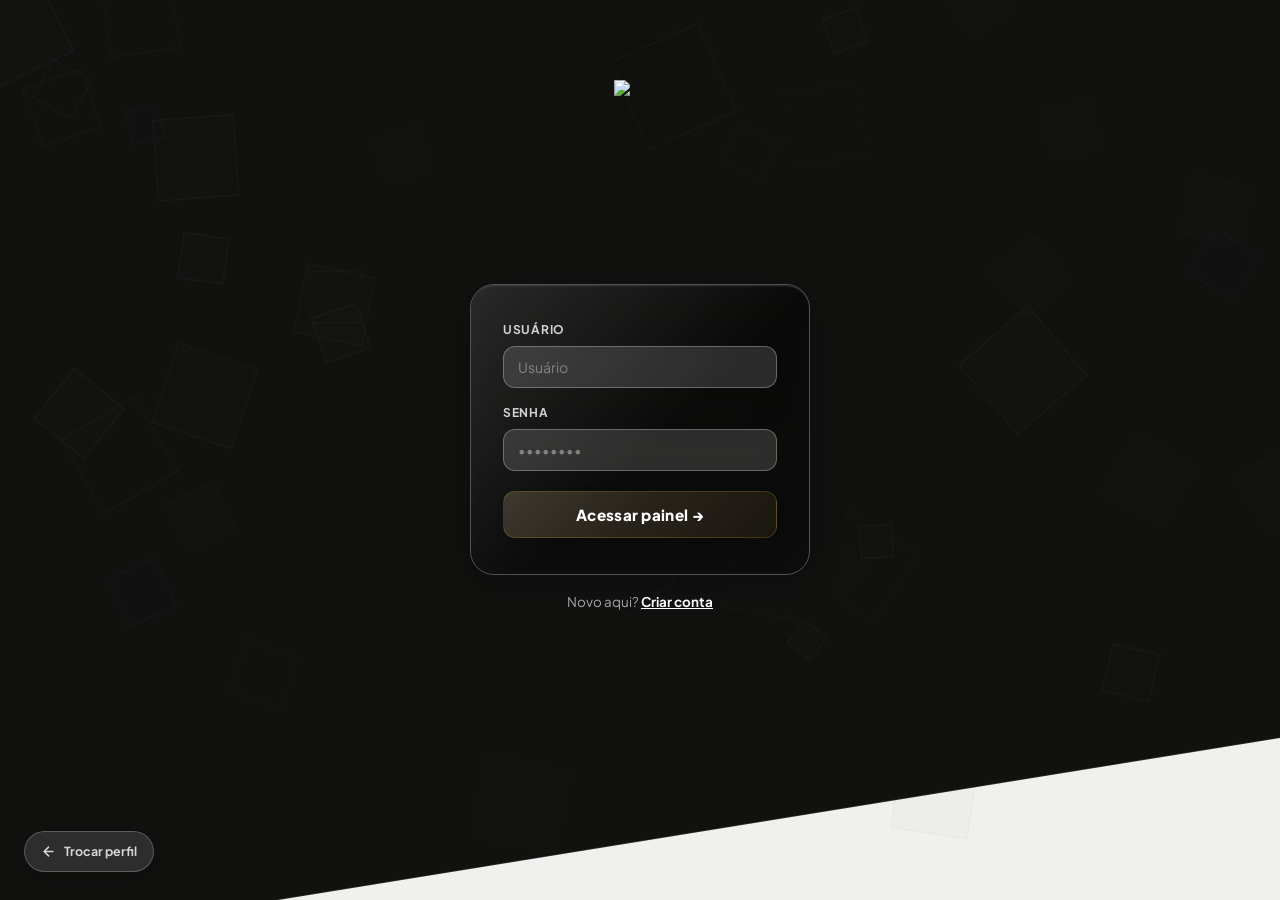
==== commit 05450b7c: "Update index.html" ====
--- a/index.html
+++ b/index.html
@@ -800,10 +800,18 @@
       </div>
       <div class="main-content">
         <div id="tab-dashboard" class="tab-panel active">
-          <div class="page-header">
-            <div class="page-title" id="dashboard-greeting">Dashboard</div>
-            <div style="font-size:.72rem;color:var(--text3);font-weight:600;" id="dash-last-updated"></div>
-          </div>
+          <div class="page-header" style="margin-bottom:20px;">
+            <div>
+              <div class="page-title" id="dashboard-greeting">Dashboard</div>
+              <div style="font-size:.72rem;color:var(--text3);font-weight:600;margin-top:2px;" id="dash-last-updated"></div>
+            </div>
+            <button class="btn btn-primary btn-sm" onclick="openAddStudentModal()" style="flex-shrink:0;">
+              <svg width="13" height="13" viewBox="0 0 24 24" fill="none" stroke="currentColor" stroke-width="2.5" stroke-linecap="round" stroke-linejoin="round" style="vertical-align:middle;margin-right:4px;"><line x1="12" y1="5" x2="12" y2="19"/><line x1="5" y1="12" x2="19" y2="12"/></svg>
+              Novo aluno
+            </button>
+          </div>
+
+          <!-- Trial card -->
           <div class="trial-dash-card" id="trial-dash-card">
             <div class="trial-dash-left">
               <div class="trial-days-circle">
@@ -812,16 +820,16 @@
               </div>
               <div class="trial-dash-info">
                 <h4>Período de teste ativo</h4>
-                <p id="trial-dash-desc">Você tem 7 dias restantes.<br />Assine para não perder o acesso.</p>
-              </div>
-            </div>
-            <button class="trial-dash-btn" onclick="showSubscriptionWall()"><svg width="14" height="14"
-                viewBox="0 0 24 24" fill="none" stroke="currentColor" stroke-width="2" stroke-linecap="round"
-                stroke-linejoin="round" style="vertical-align:middle">
-                <polygon points="13 2 3 14 12 14 11 22 21 10 12 10 13 2" />
-              </svg> Assinar agora</button>
-          </div>
-          <!-- ── KPIs Principais ── -->
+                <p id="trial-dash-desc">Você tem 7 dias restantes.<br/>Assine para não perder o acesso.</p>
+              </div>
+            </div>
+            <button class="trial-dash-btn" onclick="showSubscriptionWall()">
+              <svg width="14" height="14" viewBox="0 0 24 24" fill="none" stroke="currentColor" stroke-width="2" stroke-linecap="round" stroke-linejoin="round" style="vertical-align:middle"><polygon points="13 2 3 14 12 14 11 22 21 10 12 10 13 2"/></svg>
+              Assinar agora
+            </button>
+          </div>
+
+          <!-- ── KPIs ── -->
           <div class="dash-section-title">Visão geral</div>
           <div class="stats-grid" style="grid-template-columns:repeat(auto-fill,minmax(150px,1fr));margin-bottom:20px;">
             <div class="stat-card">
@@ -863,14 +871,67 @@
               </div>
               <div class="stat-num blue" id="stat-taxa">—%</div>
               <div class="stat-lbl">Taxa de renovação</div>
-              <div class="stat-sub">
-                <span id="stat-taxa-sub">Planos ativos / total</span>
-              </div>
-            </div>
-          </div>
+              <div class="stat-sub"><span id="stat-taxa-sub">Planos ativos / total</span></div>
+            </div>
+          </div>
+
+          <!-- ── Linha principal: Gráfico + Atividade recente ── -->
+          <div style="display:grid;grid-template-columns:1fr 1fr;gap:16px;margin-bottom:20px;" class="dash-main-row">
+
+            <!-- Gráfico de frequência semanal -->
+            <div class="dash-chart-card">
+              <div class="dash-chart-header">
+                <div class="dash-chart-title">
+                  <svg width="14" height="14" viewBox="0 0 24 24" fill="none" stroke="currentColor" stroke-width="2" stroke-linecap="round" stroke-linejoin="round"><polyline points="22 12 18 12 15 21 9 3 6 12 2 12"/></svg>
+                  Frequência semanal
+                </div>
+                <div class="dash-chart-sub">treinos realizados</div>
+              </div>
+              <div class="dash-bar-chart" id="dash-freq-chart">
+                <div class="dash-bar-wrap"><div class="dash-bar" style="height:45%"></div><div class="dash-bar-lbl">Seg</div></div>
+                <div class="dash-bar-wrap"><div class="dash-bar" style="height:72%"></div><div class="dash-bar-lbl">Ter</div></div>
+                <div class="dash-bar-wrap"><div class="dash-bar" style="height:55%"></div><div class="dash-bar-lbl">Qua</div></div>
+                <div class="dash-bar-wrap"><div class="dash-bar" style="height:88%"></div><div class="dash-bar-lbl">Qui</div></div>
+                <div class="dash-bar-wrap"><div class="dash-bar" style="height:60%"></div><div class="dash-bar-lbl">Sex</div></div>
+                <div class="dash-bar-wrap"><div class="dash-bar" style="height:30%"></div><div class="dash-bar-lbl">Sáb</div></div>
+                <div class="dash-bar-wrap"><div class="dash-bar" style="height:15%"></div><div class="dash-bar-lbl">Dom</div></div>
+              </div>
+            </div>
+
+            <!-- Distribuição de status dos planos (donut visual) -->
+            <div class="dash-chart-card">
+              <div class="dash-chart-header">
+                <div class="dash-chart-title">
+                  <svg width="14" height="14" viewBox="0 0 24 24" fill="none" stroke="currentColor" stroke-width="2" stroke-linecap="round" stroke-linejoin="round"><circle cx="12" cy="12" r="10"/><path d="M12 8v4l3 3"/></svg>
+                  Status dos planos
+                </div>
+                <div class="dash-chart-sub">distribuição atual</div>
+              </div>
+              <div class="dash-donut-wrap">
+                <svg class="dash-donut-svg" viewBox="0 0 80 80" id="dash-donut-svg">
+                  <circle cx="40" cy="40" r="28" fill="none" stroke="var(--border)" stroke-width="12"/>
+                  <circle cx="40" cy="40" r="28" fill="none" stroke="var(--green)" stroke-width="12"
+                    stroke-dasharray="0 175.93" stroke-linecap="round" id="donut-ativos"
+                    transform="rotate(-90 40 40)" style="transition:stroke-dasharray .8s cubic-bezier(.4,0,.2,1)"/>
+                  <circle cx="40" cy="40" r="28" fill="none" stroke="var(--red)" stroke-width="12"
+                    stroke-dasharray="0 175.93" stroke-linecap="round" id="donut-vencidos"
+                    transform="rotate(-90 40 40)" style="transition:stroke-dasharray .8s cubic-bezier(.4,0,.2,1)"/>
+                </svg>
+                <div class="dash-donut-center">
+                  <span class="dash-donut-pct" id="donut-pct">—</span>
+                  <span class="dash-donut-lbl">ativos</span>
+                </div>
+              </div>
+              <div class="dash-donut-legend">
+                <div class="dash-legend-item"><span class="dash-legend-dot green"></span><span id="donut-leg-ativos">— ativos</span></div>
+                <div class="dash-legend-item"><span class="dash-legend-dot red"></span><span id="donut-leg-vencidos">— vencidos</span></div>
+              </div>
+            </div>
+          </div>
+
           <!-- ── Novos Alunos ── -->
           <div class="dash-section-title">Novos alunos</div>
-          <div class="dash-new-row">
+          <div class="dash-new-row" style="margin-bottom:20px;">
             <div class="dash-new-card">
               <div class="dash-new-card-header">
                 <div class="dash-new-card-title">
@@ -915,62 +976,93 @@
               </div>
             </div>
           </div>
-          <!-- ── Últimos alunos cadastrados ── -->
-          <div class="dash-section-title">Últimos cadastros</div>
-          <div class="dash-recent-card" id="dash-recent-card">
-            <div class="dash-recent-head">
-              <div class="dash-recent-title">
-                <svg width="15" height="15" viewBox="0 0 24 24" fill="none" stroke="currentColor" stroke-width="2.5" stroke-linecap="round" stroke-linejoin="round"><path d="M17 21v-2a4 4 0 0 0-4-4H5a4 4 0 0 0-4 4v2"/><circle cx="9" cy="7" r="4"/><path d="M23 21v-2a4 4 0 0 0-3-3.87"/><path d="M16 3.13a4 4 0 0 1 0 7.75"/></svg>
-                Alunos recentes
-              </div>
-              <button class="btn btn-ghost btn-sm" onclick="goToAlunos()">Ver todos →</button>
-            </div>
-            <div class="dash-recent-list" id="dash-recent-list">
-              <div class="dash-empty-state">Carregando...</div>
-            </div>
-          </div>
-          <!-- ── Ações rápidas ── -->
-          <div class="quick-card" style="margin-bottom:20px;">
-            <h3>Ações rápidas</h3>
-            <div style="display:flex;gap:10px;flex-wrap:wrap;">
-              <button class="btn btn-ghost" onclick="goToAlunos()"><svg width="14" height="14" viewBox="0 0 24 24"
-                  fill="none" stroke="currentColor" stroke-width="2" stroke-linecap="round" stroke-linejoin="round"
-                  style="vertical-align:middle">
-                  <path d="M17 21v-2a4 4 0 0 0-4-4H5a4 4 0 0 0-4 4v2" />
-                  <circle cx="9" cy="7" r="4" />
-                  <path d="M23 21v-2a4 4 0 0 0-3-3.87" />
-                  <path d="M16 3.13a4 4 0 0 1 0 7.75" />
-                </svg> Ver alunos</button>
-              <button class="btn btn-primary" onclick="openAddStudentModal()">+ Novo aluno</button>
-              <button class="btn btn-ghost" onclick="openCreateAlertModal()"
-                style="background:rgba(245,200,0,.1);border-color:rgba(245,200,0,.4);color:#8a6c00;font-weight:800;"><svg
-                  width="14" height="14" viewBox="0 0 24 24" fill="none" stroke="currentColor" stroke-width="2"
-                  stroke-linecap="round" stroke-linejoin="round" style="vertical-align:middle">
-                  <path d="M22 2L11 13" />
-                  <path d="M22 2L15 22 11 13 2 9l20-7z" />
-                </svg> Criar Alerta</button>
-            </div>
-          </div>
-          <!-- Banner de indicação — visível para todos os gestores -->
-          <div class="referral-dash-banner" id="referral-dash-banner">
-            <div class="referral-dash-banner-left">
-              <div class="referral-dash-icon"><svg width="14" height="14" viewBox="0 0 24 24" fill="none"
-                  stroke="currentColor" stroke-width="2" stroke-linecap="round" stroke-linejoin="round"
-                  style="vertical-align:middle">
-                  <polyline points="20 12 20 22 4 22 4 12" />
-                  <rect x="2" y="7" width="20" height="5" />
-                  <line x1="12" y1="22" x2="12" y2="7" />
-                  <path d="M12 7H7.5a2.5 2.5 0 0 1 0-5C11 2 12 7 12 7z" />
-                  <path d="M12 7h4.5a2.5 2.5 0 0 0 0-5C13 2 12 7 12 7z" />
-                </svg></div>
-              <div class="referral-dash-text">
-                <strong>Indique um colega, ganhe 7 dias grátis</strong>
-                <span>Convide um profissional de educação física e, quando ele se cadastrar pelo seu link, você ganha
-                  <em>+7 dias</em> na sua mensalidade.</span>
-              </div>
-            </div>
-            <button class="btn btn-ghost btn-sm" onclick="openReferralModal()"
-              style="white-space:nowrap;flex-shrink:0;">Gerar meu link →</button>
+
+          <!-- ── Últimos cadastros + Ações rápidas lado a lado ── -->
+          <div style="display:grid;grid-template-columns:1fr 320px;gap:16px;margin-bottom:20px;align-items:start;" class="dash-bottom-row">
+
+            <!-- Últimos alunos -->
+            <div class="dash-recent-card" id="dash-recent-card">
+              <div class="dash-recent-head">
+                <div class="dash-recent-title">
+                  <svg width="15" height="15" viewBox="0 0 24 24" fill="none" stroke="currentColor" stroke-width="2.5" stroke-linecap="round" stroke-linejoin="round"><path d="M17 21v-2a4 4 0 0 0-4-4H5a4 4 0 0 0-4 4v2"/><circle cx="9" cy="7" r="4"/><path d="M23 21v-2a4 4 0 0 0-3-3.87"/><path d="M16 3.13a4 4 0 0 1 0 7.75"/></svg>
+                  Últimos cadastros
+                </div>
+                <button class="btn btn-ghost btn-sm" onclick="goToAlunos()">Ver todos →</button>
+              </div>
+              <div class="dash-recent-list" id="dash-recent-list">
+                <div class="dash-empty-state">Carregando...</div>
+              </div>
+            </div>
+
+            <!-- Painel lateral: Ações + Comunicação -->
+            <div style="display:flex;flex-direction:column;gap:14px;">
+
+              <!-- Ações rápidas -->
+              <div class="dash-side-card">
+                <div class="dash-side-card-title">
+                  <svg width="13" height="13" viewBox="0 0 24 24" fill="none" stroke="currentColor" stroke-width="2" stroke-linecap="round" stroke-linejoin="round"><polygon points="13 2 3 14 12 14 11 22 21 10 12 10 13 2"/></svg>
+                  Ações rápidas
+                </div>
+                <div class="dash-quick-actions">
+                  <button class="dash-quick-btn" onclick="openAddStudentModal()">
+                    <div class="dash-quick-icon yellow">
+                      <svg width="14" height="14" viewBox="0 0 24 24" fill="none" stroke="#8a6c00" stroke-width="2.5" stroke-linecap="round" stroke-linejoin="round"><path d="M16 21v-2a4 4 0 0 0-4-4H5a4 4 0 0 0-4 4v2"/><circle cx="8.5" cy="7" r="4"/><line x1="20" y1="8" x2="20" y2="14"/><line x1="23" y1="11" x2="17" y2="11"/></svg>
+                    </div>
+                    <span>Novo aluno</span>
+                  </button>
+                  <button class="dash-quick-btn" onclick="goToAlunos()">
+                    <div class="dash-quick-icon gray">
+                      <svg width="14" height="14" viewBox="0 0 24 24" fill="none" stroke="var(--text2)" stroke-width="2.5" stroke-linecap="round" stroke-linejoin="round"><path d="M17 21v-2a4 4 0 0 0-4-4H5a4 4 0 0 0-4 4v2"/><circle cx="9" cy="7" r="4"/><path d="M23 21v-2a4 4 0 0 0-3-3.87"/><path d="M16 3.13a4 4 0 0 1 0 7.75"/></svg>
+                    </div>
+                    <span>Ver alunos</span>
+                  </button>
+                  <button class="dash-quick-btn" onclick="openCreateAlertModal()">
+                    <div class="dash-quick-icon accent">
+                      <svg width="14" height="14" viewBox="0 0 24 24" fill="none" stroke="#8a6c00" stroke-width="2.5" stroke-linecap="round" stroke-linejoin="round"><path d="M22 2L11 13"/><path d="M22 2L15 22 11 13 2 9l20-7z"/></svg>
+                    </div>
+                    <span>Enviar alerta</span>
+                  </button>
+                  <button class="dash-quick-btn" onclick="switchTab('tab-feedbacks', document.querySelector('[data-tab=tab-feedbacks]'))">
+                    <div class="dash-quick-icon green">
+                      <svg width="14" height="14" viewBox="0 0 24 24" fill="none" stroke="var(--green)" stroke-width="2.5" stroke-linecap="round" stroke-linejoin="round"><path d="M21 15a2 2 0 0 1-2 2H7l-4 4V5a2 2 0 0 1 2-2h14a2 2 0 0 1 2 2z"/></svg>
+                    </div>
+                    <span>Feedbacks</span>
+                  </button>
+                </div>
+              </div>
+
+              <!-- Card de comunicação -->
+              <div class="dash-side-card dash-comm-card">
+                <div class="dash-side-card-title">
+                  <svg width="13" height="13" viewBox="0 0 24 24" fill="none" stroke="currentColor" stroke-width="2" stroke-linecap="round" stroke-linejoin="round"><path d="M22 17H2a3 3 0 0 0 3-3V9a7 7 0 0 1 14 0v5a3 3 0 0 0 3 3zm-8.27 4a2 2 0 0 1-3.46 0"/></svg>
+                  Comunicação
+                </div>
+                <p style="font-size:.76rem;color:var(--text3);margin-bottom:12px;line-height:1.55;">Envie alertas personalizados para seus alunos — eles aparecerão como pop-up no próximo acesso.</p>
+                <button class="btn btn-primary" style="width:100%;justify-content:center;font-size:.82rem;" onclick="openCreateAlertModal()">
+                  <svg width="13" height="13" viewBox="0 0 24 24" fill="none" stroke="currentColor" stroke-width="2.5" stroke-linecap="round" stroke-linejoin="round" style="vertical-align:middle;margin-right:5px;"><path d="M22 2L11 13"/><path d="M22 2L15 22 11 13 2 9l20-7z"/></svg>
+                  Criar novo alerta
+                </button>
+                <button class="btn btn-ghost" style="width:100%;justify-content:center;font-size:.82rem;margin-top:8px;" onclick="switchTab('tab-chat', document.querySelector('[data-tab=tab-chat]'))">
+                  <svg width="13" height="13" viewBox="0 0 24 24" fill="none" stroke="currentColor" stroke-width="2" stroke-linecap="round" stroke-linejoin="round" style="vertical-align:middle;margin-right:5px;"><path d="M8 12h.01M12 12h.01M16 12h.01M21 12c0 4.418-4.03 8-9 8a9.863 9.863 0 0 1-4.255-.949L3 20l1.395-3.72C3.512 15.042 3 13.574 3 12c0-4.418 4.03-8 9-8s9 3.582 9 8z"/></svg>
+                  Abrir chat
+                </button>
+              </div>
+
+              <!-- Indicação -->
+              <div class="referral-dash-banner" id="referral-dash-banner" style="flex-direction:column;align-items:flex-start;gap:10px;">
+                <div class="referral-dash-banner-left">
+                  <div class="referral-dash-icon">
+                    <svg width="14" height="14" viewBox="0 0 24 24" fill="none" stroke="currentColor" stroke-width="2" stroke-linecap="round" stroke-linejoin="round"><polyline points="20 12 20 22 4 22 4 12"/><rect x="2" y="7" width="20" height="5"/><line x1="12" y1="22" x2="12" y2="7"/><path d="M12 7H7.5a2.5 2.5 0 0 1 0-5C11 2 12 7 12 7z"/><path d="M12 7h4.5a2.5 2.5 0 0 0 0-5C13 2 12 7 12 7z"/></svg>
+                  </div>
+                  <div class="referral-dash-text">
+                    <strong>Indique e ganhe 7 dias</strong>
+                    <span>Convide um colega e ganhe <em>+7 dias</em> grátis.</span>
+                  </div>
+                </div>
+                <button class="btn btn-ghost btn-sm" onclick="openReferralModal()" style="width:100%;justify-content:center;">Gerar meu link →</button>
+              </div>
+
+            </div>
           </div>
         </div>
         <div id="tab-alunos" class="tab-panel">
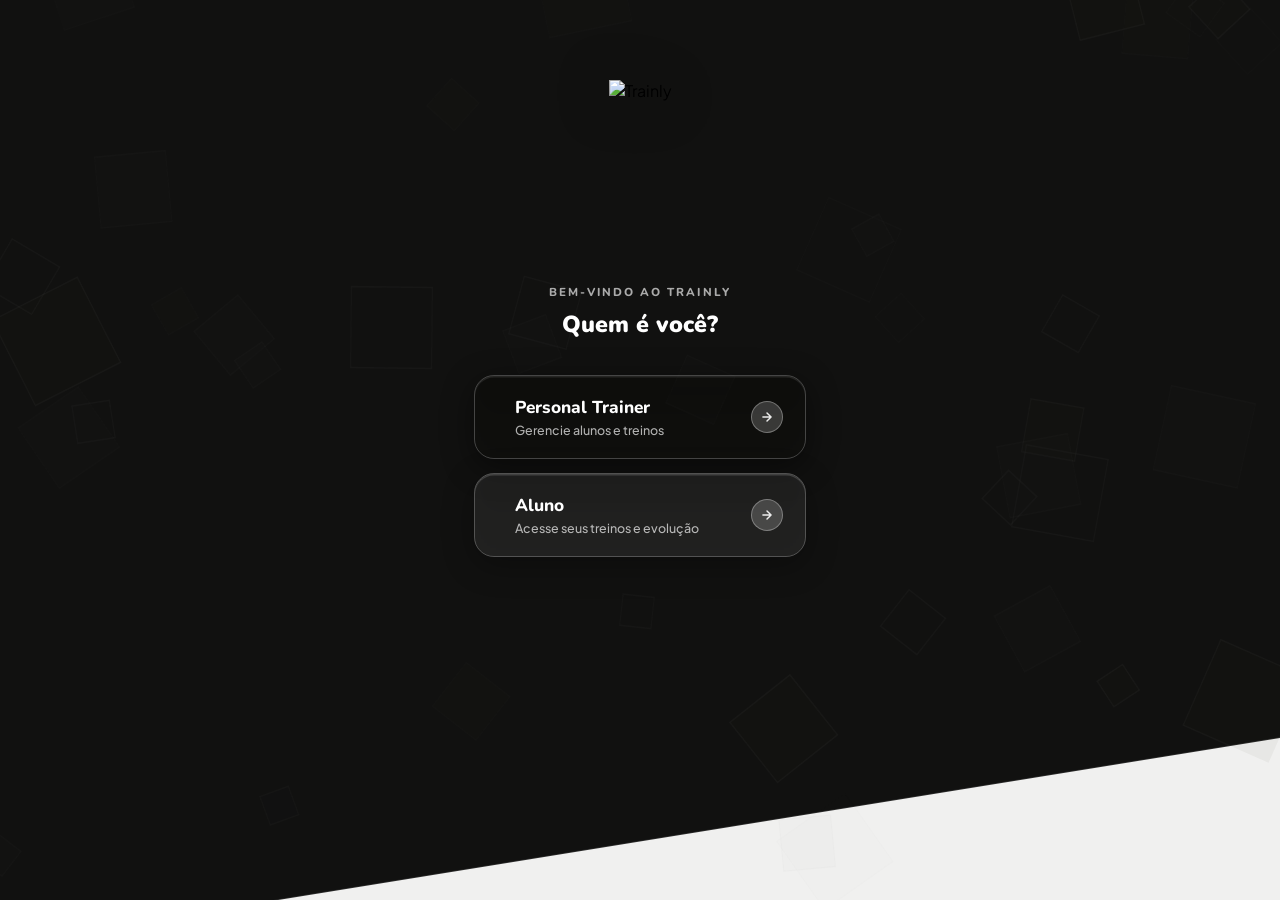
==== commit 5c80fead: "Rename index (23).html to index.html" ====
--- a/index.html
+++ b/index.html
@@ -1,2444 +1,683 @@
 <!DOCTYPE html>
 <html lang="pt-BR">
 <head>
-  <meta charset="UTF-8" />
-  <meta name="viewport" content="width=device-width, initial-scale=1.0, maximum-scale=1.0, user-scalable=no, viewport-fit=cover" />
-  <meta name="theme-color" content="#111110" />
-  <title>Trainly — Painel do Gestor</title>
-  <meta name="apple-mobile-web-app-capable" content="yes" />
-  <meta name="apple-mobile-web-app-title" content="Trainly" />
+  <meta charset="UTF-8"/>
+  <meta name="viewport" content="width=device-width, initial-scale=1.0, maximum-scale=1.0, user-scalable=no, viewport-fit=cover"/>
+  <title>Trainly — Bem-vindo</title>
   <link rel="preconnect" href="https://fonts.googleapis.com" crossorigin>
   <link rel="preconnect" href="https://fonts.gstatic.com" crossorigin>
-  <link
-    href="https://fonts.googleapis.com/css2?family=Nunito:wght@400;500;600;700;800&family=Plus+Jakarta+Sans:wght@400;500;600;700&display=swap"
-    rel="stylesheet">
-  <!-- Mercado Pago SDK -->
-  <!-- Firebase SDK loaded early so login can query Firestore immediately -->
-  <link rel="apple-touch-icon" sizes="180x180" href="https://i.imgur.com/OKl5PjJ.png" />
-  <link rel="icon" type="image/png" href="https://i.imgur.com/OKl5PjJ.png" />
-  <!-- Mercado Pago SDK -->
-  <script src="https://sdk.mercadopago.com/js/v2"></script>
-  <!-- Firebase SDK -->
+  <link href="https://fonts.googleapis.com/css2?family=Nunito:wght@400;500;600;700;800;900&family=Plus+Jakarta+Sans:wght@400;500;600;700&display=swap" rel="stylesheet">
+  <!-- Firebase SDKs (compat) para login do Personal Trainer -->
   <script src="https://www.gstatic.com/firebasejs/10.11.0/firebase-app-compat.js"></script>
   <script src="https://www.gstatic.com/firebasejs/10.11.0/firebase-firestore-compat.js"></script>
   <script src="https://www.gstatic.com/firebasejs/10.11.0/firebase-auth-compat.js"></script>
-  <script src="https://www.gstatic.com/firebasejs/10.11.0/firebase-functions-compat.js"></script>
-  <link rel="stylesheet" href="styles.css">
+  <link rel="icon" type="image/png" href="https://i.imgur.com/9DDa1Th.png">
+  <link rel="apple-touch-icon" sizes="180x180" href="https://i.imgur.com/9DDa1Th.png">
+  <meta name="apple-mobile-web-app-capable" content="yes">
+  <meta name="apple-mobile-web-app-title" content="Trainly">
+  <style>
+    *, *::before, *::after { box-sizing: border-box; margin: 0; padding: 0; }
+    :root {
+      --accent: #f5c800;
+      --head: 'Nunito', sans-serif;
+      --body: 'Plus Jakarta Sans', sans-serif;
+      --r: 12px;
+    }
+    html, body { height: 100%; font-family: var(--body); overflow: hidden; background: #111110; }
+
+    .screen {
+      position: fixed;
+      inset: 0;
+      width: 100%;
+      height: 100%;
+      height: 100dvh;
+      display: none;
+    }
+    .screen.active { display: flex; }
+
+    /* ══ SELEÇÃO ══ */
+    #screen-selection {
+      flex-direction: column;
+      align-items: center;
+      justify-content: flex-start;
+      padding-top: 80px;
+      background: #f0f0ef;
+      overflow: hidden;
+      position: relative;
+    }
+
+    #bg-canvas { position: absolute; inset: 0; z-index: 0; pointer-events: none; }
+
+    .content {
+      position: relative;
+      z-index: 2;
+      display: flex;
+      flex-direction: column;
+      align-items: center;
+      width: 100%;
+      max-width: 380px;
+      padding: 0 24px;
+    }
+
+    .logo {
+      height: 160px;
+      width: auto;
+      max-width: 100%;
+      object-fit: contain;
+      margin-bottom: 44px;
+      filter: drop-shadow(0 4px 24px rgba(0,0,0,0.5));
+      animation: fadeDown .6s cubic-bezier(.22,1,.36,1) both;
+    }
+
+    .welcome-label {
+      font-family: var(--head);
+      font-size: .72rem;
+      font-weight: 800;
+      color: rgba(255,255,255,0.65);
+      text-transform: uppercase;
+      letter-spacing: .18em;
+      margin-bottom: 10px;
+      animation: fadeDown .6s cubic-bezier(.22,1,.36,1) .1s both;
+    }
+
+    .welcome-title {
+      font-family: var(--head);
+      font-size: 1.45rem;
+      font-weight: 900;
+      color: #ffffff;
+      text-align: center;
+      line-height: 1.25;
+      margin-bottom: 36px;
+      animation: fadeDown .6s cubic-bezier(.22,1,.36,1) .15s both;
+    }
+
+    .cards {
+      display: flex;
+      flex-direction: column;
+      gap: 14px;
+      width: 100%;
+      animation: fadeUp .65s cubic-bezier(.22,1,.36,1) .25s both;
+    }
+
+    .choice-card {
+      display: flex;
+      align-items: center;
+      gap: 18px;
+      padding: 20px 22px;
+      border-radius: 20px;
+      cursor: pointer;
+      text-decoration: none;
+      transition: transform .18s cubic-bezier(.22,1,.36,1), box-shadow .18s;
+      position: relative;
+      overflow: hidden;
+      background: transparent;
+      border: 1px solid rgba(255,255,255,0.28);
+      box-shadow: 0 8px 32px rgba(0,0,0,0.30), 0 1.5px 0 rgba(255,255,255,0.18) inset;
+    }
+
+    .choice-card::before {
+      content: '';
+      position: absolute;
+      inset: -4px;
+      background:
+        linear-gradient(180deg, rgba(0,0,0,0.25) 0%, rgba(0,0,0,0.08) 60%),
+        url('https://i.imgur.com/Fjj25UX.jpeg') center/cover no-repeat fixed;
+      filter: blur(14px);
+      z-index: 0;
+    }
+
+    .choice-card::after {
+      content: '';
+      position: absolute;
+      inset: 0;
+      background: rgba(255,255,255,0.07);
+      z-index: 1;
+    }
+
+    .choice-card.personal::after { background: rgba(10,10,8,0.20); }
+
+    .card-shine {
+      position: absolute;
+      inset: 0;
+      z-index: 2;
+      border-radius: 20px;
+      background: linear-gradient(135deg, rgba(255,255,255,0.13) 0%, transparent 55%);
+      pointer-events: none;
+    }
+
+    .choice-card.personal {
+      border-color: rgba(255,255,255,0.22);
+      box-shadow: 0 8px 32px rgba(0,0,0,0.45), 0 1.5px 0 rgba(255,255,255,0.14) inset;
+    }
+
+    .choice-card:hover {
+      transform: translateY(-3px) scale(1.01);
+      box-shadow: 0 16px 48px rgba(0,0,0,0.55), 0 1.5px 0 rgba(255,255,255,0.14) inset;
+    }
+
+    .choice-card:active { transform: translateY(0) scale(0.99); }
+
+    .card-text, .card-arrow, .card-shine { position: relative; z-index: 3; }
+    .card-text { flex: 1; }
+
+    .card-title {
+      font-family: var(--head);
+      font-size: 1.08rem;
+      font-weight: 800;
+      color: #ffffff;
+      margin-bottom: 3px;
+    }
+
+    .card-sub {
+      font-size: .78rem;
+      font-weight: 500;
+      color: rgba(255,255,255,0.68);
+    }
+
+    .card-arrow {
+      width: 32px;
+      height: 32px;
+      border-radius: 50%;
+      background: rgba(255,255,255,0.18);
+      border: 1px solid rgba(255,255,255,0.30);
+      display: flex;
+      align-items: center;
+      justify-content: center;
+      color: rgba(255,255,255,0.90);
+      flex-shrink: 0;
+      transition: background .18s, transform .18s;
+    }
+
+    .choice-card:hover .card-arrow {
+      background: rgba(255,255,255,0.28);
+      transform: translateX(2px);
+    }
+
+    /* ══ LOGIN SCREENS ══ */
+    #screen-login-trainer,
+    #screen-login-aluno {
+      align-items: flex-start;
+      justify-content: center;
+      padding: calc(80px + env(safe-area-inset-top)) 24px 24px;
+      background: #000000;
+      overflow: hidden;
+      position: relative;
+    }
+
+    .login-bg-canvas {
+      position: absolute;
+      inset: 0;
+      z-index: 0;
+      pointer-events: none;
+    }
+
+    .login-card {
+      position: relative;
+      z-index: 2;
+      width: 100%;
+      max-width: 340px;
+      background: transparent;
+      border: 1px solid rgba(255,255,255,0.28);
+      border-radius: 24px;
+      padding: 36px 32px;
+      box-shadow: 0 8px 32px rgba(0,0,0,0.30), 0 1.5px 0 rgba(255,255,255,0.18) inset;
+      overflow: hidden;
+    }
+
+    .login-card::before {
+      content: '';
+      position: absolute;
+      inset: -4px;
+      background:
+        linear-gradient(180deg, rgba(0,0,0,0.50) 0%, rgba(0,0,0,0.25) 60%),
+        url('https://i.imgur.com/Fjj25UX.jpeg') center/cover no-repeat fixed;
+      filter: blur(14px);
+      z-index: 0;
+    }
+
+    .login-card::after {
+      content: '';
+      position: absolute;
+      inset: 0;
+      background: rgba(10,10,8,0.28);
+      z-index: 1;
+    }
+
+    .login-card > * { position: relative; z-index: 3; }
+
+    .login-wrap {
+      display: flex;
+      flex-direction: column;
+      align-items: center;
+      width: 100%;
+      max-width: 340px;
+      position: relative;
+      z-index: 2;
+    }
+
+    .login-logo {
+      height: 160px;
+      width: auto;
+      max-width: 100%;
+      object-fit: contain;
+      margin-bottom: 44px;
+      filter: drop-shadow(0 4px 24px rgba(0,0,0,0.5));
+    }
+
+    .form-group { margin-bottom: 16px; }
+
+    .form-group label {
+      display: block;
+      font-size: .75rem;
+      font-weight: 700;
+      color: rgba(255,255,255,0.80);
+      margin-bottom: 7px;
+      text-transform: uppercase;
+      letter-spacing: .08em;
+    }
+
+    .form-control {
+      width: 100%;
+      padding: 11px 14px;
+      border: 1.5px solid rgba(255,255,255,0.22);
+      border-radius: var(--r);
+      font-size: .9rem;
+      background: rgba(255,255,255,0.14);
+      backdrop-filter: blur(8px);
+      -webkit-backdrop-filter: blur(8px);
+      color: #ffffff;
+      transition: all .2s;
+      font-family: var(--body);
+    }
+
+    .form-control::placeholder { color: rgba(255,255,255,0.38); }
+
+    .form-control:focus {
+      outline: none;
+      border-color: rgba(255,255,255,0.55);
+      background: rgba(255,255,255,0.22);
+      box-shadow: 0 0 0 3px rgba(255,255,255,0.10);
+      color: #ffffff;
+    }
+
+    .btn-login-submit {
+      display: inline-flex;
+      align-items: center;
+      justify-content: center;
+      width: 100%;
+      padding: 13px;
+      margin-top: 4px;
+      border-radius: var(--r);
+      font-size: .95rem;
+      font-weight: 800;
+      background: linear-gradient(135deg, #3d3830 0%, #28231a 50%, #1a1610 100%);
+      color: #ffffff;
+      cursor: pointer;
+      border: 1px solid rgba(245,200,0,.18);
+      transition: all .15s;
+      box-shadow: 0 2px 8px rgba(0,0,0,.2);
+      font-family: var(--body);
+    }
+
+    .btn-login-submit:hover {
+      transform: translateY(-1px);
+      background: linear-gradient(135deg, #4d4838 0%, #332d20 50%, #221d14 100%);
+    }
+
+    .btn-login-submit:disabled { opacity: .4; pointer-events: none; }
+
+    .login-error {
+      color: #ffaaaa;
+      font-size: .8rem;
+      font-weight: 600;
+      min-height: 20px;
+      margin-bottom: 12px;
+    }
+
+    .btn-back-profile {
+      position: absolute;
+      bottom: 28px;
+      left: 24px;
+      z-index: 10;
+      display: flex;
+      align-items: center;
+      gap: 8px;
+      padding: 10px 16px;
+      border-radius: 50px;
+      background: rgba(255,255,255,0.12);
+      border: 1px solid rgba(255,255,255,0.22);
+      color: rgba(255,255,255,0.80);
+      font-family: var(--body);
+      font-size: .78rem;
+      font-weight: 700;
+      text-decoration: none;
+      cursor: pointer;
+      box-shadow: 0 4px 20px rgba(0,0,0,0.25);
+      transition: all .2s cubic-bezier(.22,1,.36,1);
+    }
+
+    .btn-back-profile:hover {
+      background: rgba(255,255,255,0.20);
+      color: #fff;
+      transform: translateY(-2px);
+    }
+
+    .login-register-link {
+      margin-top: 18px;
+      text-align: center;
+    }
+
+    .login-register-link button {
+      background: none;
+      border: none;
+      cursor: pointer;
+      font-family: var(--body);
+      font-size: .84rem;
+      color: rgba(255,255,255,0.65);
+      transition: color .15s;
+    }
+
+    .login-register-link button span {
+      color: #ffffff;
+      font-weight: 700;
+      text-decoration: underline;
+    }
+
+    @keyframes fadeDown {
+      from { opacity: 0; transform: translateY(-14px); }
+      to   { opacity: 1; transform: translateY(0); }
+    }
+    @keyframes fadeUp {
+      from { opacity: 0; transform: translateY(18px); }
+      to   { opacity: 1; transform: translateY(0); }
+    }
+
+    @media (hover: none) and (pointer: coarse) {
+      * {
+        -webkit-user-select: none !important;
+        -moz-user-select: none !important;
+        user-select: none !important;
+        -webkit-touch-callout: none !important;
+      }
+    }
+  </style>
 </head>
 <body>
-  <div id="toast-container"></div>
-  <!-- LOGIN -->
-  <div id="screen-login">
-    <a href="https://trainly.online?choose=1" onclick="try{localStorage.removeItem('trainly_role')}catch(e){}"
-      style="position:absolute;bottom:28px;left:24px;z-index:10;display:flex;align-items:center;gap:8px;padding:10px 16px;border-radius:50px;background:rgba(255,255,255,0.12);border:1px solid rgba(255,255,255,0.22);color:rgba(255,255,255,0.80);font-family:'Plus Jakarta Sans',sans-serif;font-size:.78rem;font-weight:700;text-decoration:none;backdrop-filter:blur(10px);-webkit-backdrop-filter:blur(10px);box-shadow:0 4px 20px rgba(0,0,0,0.25);transition:all .2s cubic-bezier(.22,1,.36,1);"
-      onmouseover="this.style.background='rgba(255,255,255,0.20)';this.style.color='#fff';this.style.transform='translateY(-2px)'"
-      onmouseout="this.style.background='rgba(255,255,255,0.12)';this.style.color='rgba(255,255,255,0.80)';this.style.transform='translateY(0)'">
-      <svg width="15" height="15" fill="none" viewBox="0 0 24 24" stroke="currentColor" stroke-width="2.5"
-        stroke-linecap="round" stroke-linejoin="round">
-        <path d="M19 12H5M12 5l-7 7 7 7" />
-      </svg>
-      Trocar perfil
-    </a>
-    <canvas id="login-bg-canvas"></canvas>
-    <div
-      style="display:flex;flex-direction:column;align-items:center;width:100%;max-width:340px;position:relative;z-index:2;margin-top:0px;">
-      <img src="https://i.imgur.com/orva0oM.png" alt="Trainly"
-        style="height:160px;width:auto;max-width:100%;object-fit:contain;margin-bottom:44px;filter:drop-shadow(0 4px 24px rgba(0,0,0,0.5));" />
-      <div class="login-card" style="width:100%;">
-        <div
-          style="position:absolute;inset:0;z-index:2;border-radius:24px;background:linear-gradient(135deg,rgba(255,255,255,0.13) 0%,transparent 55%);pointer-events:none;">
+
+<!-- ══ SELEÇÃO DE PERFIL ══ -->
+<div id="screen-selection" class="screen active">
+  <canvas id="bg-canvas"></canvas>
+  <div class="content">
+    <img src="https://i.imgur.com/orva0oM.png" alt="Trainly" class="logo"/>
+    <div class="welcome-label">Bem-vindo ao Trainly</div>
+    <div class="welcome-title">Quem é você?</div>
+    <div class="cards">
+      <div class="choice-card personal" onclick="showLoginTrainer()">
+        <div class="card-shine"></div>
+        <div class="card-text">
+          <div class="card-title">Personal Trainer</div>
+          <div class="card-sub">Gerencie alunos e treinos</div>
         </div>
-        <form id="login-form" onsubmit="return false;">
-          <div class="form-group"><label>Usuário</label><input id="login-user" class="form-control" type="text"
-              placeholder="Usuário" required autocomplete="username" /></div>
-          <div class="form-group"><label>Senha</label><input id="login-pass" class="form-control" type="password"
-              placeholder="••••••••" required autocomplete="current-password" /></div>
-          <button type="button" onclick="doLogin()" class="btn btn-primary"
-            style="width:100%;justify-content:center;padding:13px;margin-top:4px;font-size:.95rem;">Acessar painel
-            →</button>
-        </form>
-      </div>
-      <div style="margin-top:18px;text-align:center;">
-        <button onclick="openRegisterScreen()"
-          style="background:none;border:none;cursor:pointer;font-family:var(--body);font-size:.84rem;color:rgba(255,255,255,0.65);transition:color .15s;">
-          Novo aqui? <span style="color:#ffffff;font-weight:700;text-decoration:underline;">Criar conta</span>
-        </button>
-      </div>
-    </div>
-  </div>
-  <!-- ══ SUBSCRIPTION WALL ══ -->
-  <div id="screen-sub-wall">
-    <div class="sub-wall-card">
-      <div class="sub-wall-head">
-        <img src="https://i.imgur.com/tQZtOnB.png" alt="Trainly" />
-        <h2>Assine o Trainly</h2>
-        <p id="sub-wall-subtitle">Escolha seu plano para continuar</p>
-      </div>
-      <div class="sub-wall-body">
-        <div id="sub-step-plan">
-          <div class="sub-plans" id="sub-plans-grid">
-            <div class="sub-plan selected" id="plan-monthly" onclick="selectPlan('monthly')">
-              <div class="sub-plan-label">Mensal</div>
-              <div class="sub-plan-price" id="sub-price-monthly">R$ —</div>
-              <div class="sub-plan-period">/mês</div>
-            </div>
-            <div class="sub-plan" id="plan-annual" onclick="selectPlan('annual')">
-              <div class="sub-plan-badge" id="sub-annual-badge">Economize —%</div>
-              <div class="sub-plan-label">Anual</div>
-              <div class="sub-plan-price" id="sub-price-annual">R$ —</div>
-              <div class="sub-plan-period">/mês · cobrado anualmente</div>
-              <div class="sub-plan-saving" id="sub-annual-saving"></div>
-            </div>
-          </div>
-          <button class="btn-subscribe" onclick="goToPayment()">Continuar para pagamento →</button>
-        </div>
-        <div id="sub-step-card" style="display:none;">
-          <div style="display:flex;align-items:center;gap:10px;margin-bottom:18px;">
-            <button onclick="backToPlan()"
-              style="background:var(--surface2);border:1px solid var(--border);border-radius:8px;padding:6px 12px;font-size:.8rem;font-weight:700;cursor:pointer;color:var(--text2);">&#8592;
-              Voltar</button>
-            <div style="font-size:.85rem;font-weight:700;color:var(--text);" id="sub-card-plan-summary"></div>
-          </div>
-          <div class="form-group">
-            <label
-              style="font-size:.72rem;font-weight:700;color:var(--text2);text-transform:uppercase;letter-spacing:.06em;display:block;margin-bottom:6px;">Numero
-              do cartao</label>
-            <div style="position:relative;">
-              <input id="mp-cardNumber" class="form-control" type="text" inputmode="numeric"
-                placeholder="0000 0000 0000 0000" maxlength="19" autocomplete="cc-number"
-                oninput="onCardNumberInput(this)" />
-              <span id="mp-card-brand"
-                style="position:absolute;right:12px;top:50%;transform:translateY(-50%);font-size:.82rem;font-weight:700;color:var(--text3);pointer-events:none;"></span>
-            </div>
-          </div>
-          <div style="display:grid;grid-template-columns:1fr 1fr;gap:12px;">
-            <div class="form-group">
-              <label
-                style="font-size:.72rem;font-weight:700;color:var(--text2);text-transform:uppercase;letter-spacing:.06em;display:block;margin-bottom:6px;">Validade</label>
-              <input id="mp-expirationDate" class="form-control" type="text" inputmode="numeric" placeholder="MM/AA"
-                maxlength="5" autocomplete="cc-exp" oninput="onExpiryInput(this)" />
-            </div>
-            <div class="form-group">
-              <label
-                style="font-size:.72rem;font-weight:700;color:var(--text2);text-transform:uppercase;letter-spacing:.06em;display:block;margin-bottom:6px;">CVV</label>
-              <input id="mp-securityCode" class="form-control" type="text" inputmode="numeric" placeholder="123"
-                maxlength="4" autocomplete="cc-csc" />
-            </div>
-          </div>
-          <div class="form-group">
-            <label
-              style="font-size:.72rem;font-weight:700;color:var(--text2);text-transform:uppercase;letter-spacing:.06em;display:block;margin-bottom:6px;">Nome
-              impresso no cartao</label>
-            <input id="mp-cardholderName" class="form-control" type="text" placeholder="Como esta no cartao"
-              autocomplete="cc-name" oninput="this.value=this.value.toUpperCase()" />
-          </div>
-          <div class="form-group">
-            <label
-              style="font-size:.72rem;font-weight:700;color:var(--text2);text-transform:uppercase;letter-spacing:.06em;display:block;margin-bottom:6px;">CPF
-              do titular</label>
-            <input id="mp-docNumber" class="form-control" type="text" inputmode="numeric" placeholder="000.000.000-00"
-              maxlength="14" autocomplete="off" oninput="maskCPF(this)" />
-          </div>
-          <div class="form-group">
-            <label
-              style="font-size:.72rem;font-weight:700;color:var(--text2);text-transform:uppercase;letter-spacing:.06em;display:block;margin-bottom:6px;">E-mail
-              para recibo</label>
-            <input id="mp-email" class="form-control" type="email" placeholder="seu@email.com" autocomplete="email" />
-          </div>
-          <div class="form-group" id="mp-installments-wrap" style="display:none;">
-            <label
-              style="font-size:.72rem;font-weight:700;color:var(--text2);text-transform:uppercase;letter-spacing:.06em;display:block;margin-bottom:6px;">Parcelas</label>
-            <select id="mp-installments" class="form-control">
-              <option value="1">1x (sem juros)</option>
-            </select>
-          </div>
-          <div id="sub-pay-error"
-            style="color:var(--red);font-size:.82rem;font-weight:700;min-height:18px;margin-bottom:10px;padding:0 2px;">
-          </div>
-          <button class="btn-subscribe" id="btn-pay-card" onclick="submitCardPayment()">&#128274; Pagar com
-            cartao</button>
-          <div style="text-align:center;margin-top:10px;font-size:.73rem;color:var(--text3);">Pagamento seguro via
-            Mercado Pago</div>
-        </div>
-        <div id="sub-step-processing" style="display:none;text-align:center;padding:20px 0;">
-          <div class="spinner" style="margin:0 auto 16px;"></div>
-          <p style="font-weight:700;font-size:.95rem;color:var(--text);">Processando pagamento...</p>
-          <p style="font-size:.82rem;color:var(--text3);margin-top:6px;">Aguarde, isso leva alguns segundos.</p>
-        </div>
-        <div id="sub-step-success" style="display:none;text-align:center;padding:10px 0;">
-          <div style="font-size:3rem;margin-bottom:12px;"><svg width="14" height="14" viewBox="0 0 24 24" fill="none"
-              stroke="currentColor" stroke-width="2.5" stroke-linecap="round" stroke-linejoin="round"
-              style="vertical-align:middle">
-              <polyline points="20 6 9 17 4 12" />
-            </svg></div>
-          <p style="font-size:1rem;font-weight:800;color:var(--text);margin-bottom:8px;">Pagamento aprovado!</p>
-          <p style="font-size:.85rem;color:var(--text2);margin-bottom:20px;line-height:1.6;" id="sub-success-msg">Seu
-            acesso foi liberado.</p>
-          <button class="btn-subscribe" onclick="enterAfterPayment()">Acessar painel →</button>
+        <div class="card-arrow">
+          <svg width="14" height="14" fill="none" viewBox="0 0 24 24" stroke="currentColor" stroke-width="2.5" stroke-linecap="round" stroke-linejoin="round"><path d="M5 12h14M12 5l7 7-7 7"/></svg>
         </div>
       </div>
-      <div class="sub-wall-footer">
-        <p>Trainly</p>
-        <div style="display:flex;justify-content:center;gap:24px;margin-top:4px;">
-          <button class="sub-wall-logout" onclick="window.showDashboard && window.showDashboard()">← Voltar ao
-            painel</button>
-          <button class="sub-wall-logout" onclick="logoutGestor()">Sair da conta</button>
+      <div class="choice-card" onclick="showLoginAluno()">
+        <div class="card-shine"></div>
+        <div class="card-text">
+          <div class="card-title">Aluno</div>
+          <div class="card-sub">Acesse seus treinos e evolução</div>
+        </div>
+        <div class="card-arrow">
+          <svg width="14" height="14" fill="none" viewBox="0 0 24 24" stroke="currentColor" stroke-width="2.5" stroke-linecap="round" stroke-linejoin="round"><path d="M5 12h14M12 5l7 7-7 7"/></svg>
         </div>
       </div>
     </div>
   </div>
-  <!-- ══ INVITE SCREEN ══ -->
-  <div id="screen-invite">
-    <div class="inv-card">
-      <div class="inv-head">
-        <img src="https://i.imgur.com/tQZtOnB.png" alt="Trainly" />
-        <h2>Criar sua conta</h2>
-        <p>Você foi convidado para o Trainly</p>
-      </div>
-      <div class="inv-body">
-        <div id="inv-error"
-          style="color:var(--red);font-size:.82rem;font-weight:700;min-height:18px;margin-bottom:12px;"></div>
-        <div id="inv-step1">
-          <div
-            style="font-size:.72rem;font-weight:700;color:var(--text3);text-transform:uppercase;letter-spacing:.08em;margin-bottom:14px;">
-            Etapa 1 de 2 — Acesso</div>
-          <div class="form-group">
-            <label
-              style="font-size:.72rem;font-weight:700;color:var(--text2);text-transform:uppercase;letter-spacing:.06em;display:block;margin-bottom:6px;">Nome
-              completo</label>
-            <input id="inv-name" class="form-control" type="text" placeholder="Seu nome completo" autocomplete="name" />
-          </div>
-          <div class="form-group">
-            <label
-              style="font-size:.72rem;font-weight:700;color:var(--text2);text-transform:uppercase;letter-spacing:.06em;display:block;margin-bottom:6px;">Usuário</label>
-            <input id="inv-user" class="form-control" type="text" placeholder="Escolha um usuário"
-              oninput="this.value=this.value.toLowerCase().replace(/[^a-z0-9_]/g,'')" />
-          </div>
-          <div class="form-group">
-            <label
-              style="font-size:.72rem;font-weight:700;color:var(--text2);text-transform:uppercase;letter-spacing:.06em;display:block;margin-bottom:6px;">Senha</label>
-            <input id="inv-pass" class="form-control" type="password" placeholder="Mínimo 6 caracteres" />
-          </div>
-          <div class="form-group">
-            <label
-              style="font-size:.72rem;font-weight:700;color:var(--text2);text-transform:uppercase;letter-spacing:.06em;display:block;margin-bottom:6px;">Confirmar
-              senha</label>
-            <input id="inv-pass2" class="form-control" type="password" placeholder="Repita a senha" />
-          </div>
-          <label
-            style="display:flex;align-items:flex-start;gap:10px;margin-top:14px;margin-bottom:4px;cursor:pointer;user-select:none;">
-            <input type="checkbox" id="inv-terms"
-              style="margin-top:3px;accent-color:var(--accent);width:16px;height:16px;flex-shrink:0;" />
-            <span style="font-size:.8rem;color:var(--text2);line-height:1.5;">
-              Li e concordo com os
-              <a href="#" onclick="openTermsModal('uso');return false;"
-                style="color:#111110;font-weight:700;text-decoration:underline;">Termos de Uso</a>
-              e a
-              <a href="#" onclick="openTermsModal('privacidade');return false;"
-                style="color:#111110;font-weight:700;text-decoration:underline;">Política de Privacidade</a>.
-            </span>
-          </label>
-          <button class="btn btn-primary" onclick="inviteStep1Next()"
-            style="width:100%;justify-content:center;padding:13px;margin-top:12px;font-size:.95rem;">Continuar
-            →</button>
-        </div>
-        <div id="inv-step2" style="display:none;">
-          <div
-            style="font-size:.72rem;font-weight:700;color:var(--text3);text-transform:uppercase;letter-spacing:.08em;margin-bottom:14px;">
-            Etapa 2 de 2 — Dados profissionais</div>
-          <div class="form-group">
-            <label
-              style="font-size:.72rem;font-weight:700;color:var(--text2);text-transform:uppercase;letter-spacing:.06em;display:block;margin-bottom:6px;">Número
-              de registro CREF</label>
-            <input id="inv-cref" class="form-control" type="text" placeholder="Ex: 123456-G/SP" />
-          </div>
-          <label
-            style="display:flex;align-items:flex-start;gap:10px;margin-top:14px;margin-bottom:4px;cursor:pointer;user-select:none;">
-            <input type="checkbox" id="inv-cref-decl"
-              style="margin-top:3px;accent-color:var(--accent);width:16px;height:16px;flex-shrink:0;" />
-            <span style="font-size:.8rem;color:var(--text2);line-height:1.5;">
-              Declaro que sou profissional de educação física com registro ativo no CREF, sendo responsável pelas
-              orientações fornecidas.
-            </span>
-          </label>
-          <div style="display:flex;gap:10px;margin-top:16px;">
-            <button class="btn btn-ghost" onclick="inviteStep2Back()" style="flex:0 0 auto;">← Voltar</button>
-            <button class="btn btn-primary" id="inv-btn" onclick="inviteRegister()"
-              style="flex:1;justify-content:center;padding:13px;font-size:.95rem;">Criar conta →</button>
-          </div>
-        </div>
-      </div>
-      <div class="inv-foot">
-        <p>Trainly</p>
-      </div>
+</div>
+
+<!-- ══ LOGIN PERSONAL TRAINER ══ -->
+<div id="screen-login-trainer" class="screen">
+  <canvas class="login-bg-canvas" id="canvas-trainer"></canvas>
+  <button class="btn-back-profile" onclick="showSelection()">
+    <svg width="15" height="15" fill="none" viewBox="0 0 24 24" stroke="currentColor" stroke-width="2.5" stroke-linecap="round" stroke-linejoin="round"><path d="M19 12H5M12 5l-7 7 7 7"/></svg>
+    Trocar perfil
+  </button>
+  <div class="login-wrap">
+    <img src="https://i.imgur.com/orva0oM.png" alt="Trainly" class="login-logo"/>
+    <div class="login-card" style="width:100%;">
+      <div style="position:absolute;inset:0;z-index:2;border-radius:24px;background:linear-gradient(135deg,rgba(255,255,255,0.13) 0%,transparent 55%);pointer-events:none;"></div>
+      <form id="trainer-login-form" onsubmit="return false;">
+        <div class="form-group"><label>Usuário</label><input id="trainer-login-user" class="form-control" type="text" placeholder="Usuário" required autocomplete="username"/></div>
+        <div class="form-group"><label>Senha</label><input id="trainer-login-pass" class="form-control" type="password" placeholder="••••••••" required autocomplete="current-password"/></div>
+        <div class="login-error" id="trainer-login-error"></div>
+        <button type="button" id="trainer-login-btn" class="btn-login-submit" onclick="doTrainerLogin()">Acessar painel →</button>
+      </form>
+    </div>
+    <div class="login-register-link">
+      <button onclick="window.location.href='https://trainly.online/app?register=1'">Novo aqui? <span>Criar conta</span></button>
     </div>
   </div>
-  <!-- ══ TERMS MODAL ══ -->
-  <div id="modal-terms">
-    <div class="terms-card">
-      <div class="terms-header">
-        <h3 id="terms-modal-title">Termos de Uso</h3>
-        <button onclick="closeTermsModal()"
-          style="background:var(--surface2);border:1px solid var(--border);border-radius:8px;width:32px;height:32px;cursor:pointer;font-size:.95rem;display:flex;align-items:center;justify-content:center;">✕</button>
-      </div>
-      <div class="terms-body" id="terms-modal-body"></div>
-      <div class="terms-footer">
-        <button class="btn btn-primary" onclick="closeTermsModal()">Entendi</button>
-      </div>
+</div>
+
+<!-- ══ LOGIN ALUNO ══ -->
+<div id="screen-login-aluno" class="screen">
+  <canvas class="login-bg-canvas" id="canvas-aluno"></canvas>
+  <button class="btn-back-profile" onclick="showSelection()">
+    <svg width="15" height="15" fill="none" viewBox="0 0 24 24" stroke="currentColor" stroke-width="2.5" stroke-linecap="round" stroke-linejoin="round"><path d="M19 12H5M12 5l-7 7 7 7"/></svg>
+    Trocar perfil
+  </button>
+  <div class="login-wrap">
+    <img src="https://i.imgur.com/orva0oM.png" alt="Trainly" class="login-logo"/>
+    <div class="login-card" style="width:100%;">
+      <div style="position:absolute;inset:0;z-index:2;border-radius:24px;background:linear-gradient(135deg,rgba(255,255,255,0.13) 0%,transparent 55%);pointer-events:none;"></div>
+      <form id="aluno-login-form" onsubmit="doAlunoLogin(event)">
+        <div class="form-group">
+          <label>Código de acesso</label>
+          <input id="aluno-login-code" class="form-control" type="text" placeholder="Ex: AB3X7K" maxlength="6" autocomplete="off" style="text-transform:uppercase;letter-spacing:.18em;font-size:1.2rem;text-align:center;font-weight:700;color:#ffffff;"/>
+        </div>
+        <div class="login-error" id="aluno-login-error"></div>
+        <button type="submit" id="aluno-login-btn" class="btn-login-submit">Acessar ficha →</button>
+      </form>
     </div>
   </div>
-  <!-- ══ REGISTER SCREEN ══ -->
-  <div id="screen-register">
-    <div class="reg-card">
-      <div class="reg-head">
-        <img src="https://i.imgur.com/tQZtOnB.png" alt="Trainly" />
-        <h2>Criar conta</h2>
-        <p>Preencha os dados para se cadastrar</p>
-      </div>
-      <div class="reg-body">
-        <div class="reg-step-indicator">
-          <div class="reg-step-dot active" id="reg-dot-1"></div>
-          <div style="flex:1;height:2px;background:var(--border);border-radius:2px;"></div>
-          <div class="reg-step-dot" id="reg-dot-2"></div>
-        </div>
-        <div id="reg-error"
-          style="color:var(--red);font-size:.82rem;font-weight:700;min-height:18px;margin-bottom:10px;"></div>
-        <div id="reg-step1">
-          <div
-            style="font-size:.72rem;font-weight:700;color:var(--text3);text-transform:uppercase;letter-spacing:.08em;margin-bottom:14px;">
-            Etapa 1 de 2 — Dados pessoais</div>
-          <!-- Banner de indicação — só aparece quando vem via ?ref= -->
-          <div id="reg-referral-banner"
-            style="display:none;background:var(--green-dim);border:1px solid rgba(46,125,82,.2);border-radius:var(--r);padding:11px 14px;margin-bottom:16px;font-size:.8rem;color:var(--green);font-weight:600;line-height:1.5;">
-            <svg width="14" height="14" viewBox="0 0 24 24" fill="none" stroke="currentColor" stroke-width="2"
-              stroke-linecap="round" stroke-linejoin="round" style="vertical-align:middle">
-              <polyline points="20 12 20 22 4 22 4 12" />
-              <rect x="2" y="7" width="20" height="5" />
-              <line x1="12" y1="22" x2="12" y2="7" />
-              <path d="M12 7H7.5a2.5 2.5 0 0 1 0-5C11 2 12 7 12 7z" />
-              <path d="M12 7h4.5a2.5 2.5 0 0 0 0-5C13 2 12 7 12 7z" />
-            </svg> Você foi indicado por um colega! Ao concluir seu cadastro, ele ganhará <strong>+7 dias</strong> na
-            assinatura como recompensa pela indicação.
-          </div>
-          <div class="form-group">
-            <label
-              style="font-size:.72rem;font-weight:700;color:var(--text2);text-transform:uppercase;letter-spacing:.06em;display:block;margin-bottom:6px;">Nome
-              completo</label>
-            <input id="reg-name" class="form-control" type="text" placeholder="Seu nome completo" autocomplete="name" />
-          </div>
-          <div class="form-group">
-            <label
-              style="font-size:.72rem;font-weight:700;color:var(--text2);text-transform:uppercase;letter-spacing:.06em;display:block;margin-bottom:6px;">Usuário</label>
-            <input id="reg-user" class="form-control" type="text" placeholder="Escolha um usuário"
-              oninput="this.value=this.value.toLowerCase().replace(/[^a-z0-9_]/g,'')" />
-          </div>
-          <div class="form-group">
-            <label
-              style="font-size:.72rem;font-weight:700;color:var(--text2);text-transform:uppercase;letter-spacing:.06em;display:block;margin-bottom:6px;">Senha</label>
-            <input id="reg-pass" class="form-control" type="password" placeholder="Mínimo 6 caracteres"
-              autocomplete="new-password" />
-          </div>
-          <div class="form-group">
-            <label
-              style="font-size:.72rem;font-weight:700;color:var(--text2);text-transform:uppercase;letter-spacing:.06em;display:block;margin-bottom:6px;">Confirmar
-              senha</label>
-            <input id="reg-pass2" class="form-control" type="password" placeholder="Repita a senha"
-              autocomplete="new-password" />
-          </div>
-          <div class="form-group">
-            <label
-              style="font-size:.72rem;font-weight:700;color:var(--text2);text-transform:uppercase;letter-spacing:.06em;display:block;margin-bottom:6px;">E-mail</label>
-            <input id="reg-email-step1" class="form-control" type="email" placeholder="seu@email.com"
-              autocomplete="email" />
-            <div style="font-size:.72rem;color:var(--text3);margin-top:5px;">Usado para recuperação de conta e
-              segurança.</div>
-          </div>
-          <!-- Campo de código de indicação — oculto por padrão, visível quando não vem por link direto -->
-          <div class="form-group" id="reg-ref-code-wrap" style="display:none;">
-            <label
-              style="font-size:.72rem;font-weight:700;color:var(--text2);text-transform:uppercase;letter-spacing:.06em;display:block;margin-bottom:6px;">Código
-              de indicação <span style="font-weight:500;text-transform:none;letter-spacing:0;">(opcional)</span></label>
-            <input id="reg-ref-code" class="form-control" type="text" placeholder="Ex: joao123"
-              oninput="this.value=this.value.toLowerCase().replace(/[^a-z0-9_]/g,'')" />
-          </div>
-          <label
-            style="display:flex;align-items:flex-start;gap:10px;margin-top:14px;margin-bottom:4px;cursor:pointer;user-select:none;">
-            <input type="checkbox" id="reg-terms"
-              style="margin-top:3px;accent-color:var(--accent);width:16px;height:16px;flex-shrink:0;" />
-            <span style="font-size:.8rem;color:var(--text2);line-height:1.5;">
-              Li e concordo com os
-              <a href="#" onclick="openTermsModal('uso');return false;"
-                style="color:#111110;font-weight:700;text-decoration:underline;">Termos de Uso</a>
-              e a
-              <a href="#" onclick="openTermsModal('privacidade');return false;"
-                style="color:#111110;font-weight:700;text-decoration:underline;">Política de Privacidade</a>.
-            </span>
-          </label>
-          <button class="btn btn-primary" onclick="regStep1Next()"
-            style="width:100%;justify-content:center;padding:13px;margin-top:14px;font-size:.95rem;">Continuar
-            →</button>
-          <div style="text-align:center;margin-top:14px;">
-            <button onclick="closeRegisterScreen()"
-              style="background:none;border:none;cursor:pointer;font-family:var(--body);font-size:.82rem;color:var(--text3);">←
-              Voltar ao login</button>
-          </div>
-        </div>
-        <div id="reg-step2" style="display:none;">
-          <div
-            style="font-size:.72rem;font-weight:700;color:var(--text3);text-transform:uppercase;letter-spacing:.08em;margin-bottom:14px;">
-            Etapa 2 de 2 — Dados profissionais</div>
-          <div class="form-group">
-            <label
-              style="font-size:.72rem;font-weight:700;color:var(--text2);text-transform:uppercase;letter-spacing:.06em;display:block;margin-bottom:6px;">Número
-              de registro CREF</label>
-            <input id="reg-cref" class="form-control" type="text" placeholder="Ex: 123456-G/SP" />
-          </div>
-          <label
-            style="display:flex;align-items:flex-start;gap:10px;margin-top:14px;margin-bottom:4px;cursor:pointer;user-select:none;">
-            <input type="checkbox" id="reg-cref-decl"
-              style="margin-top:3px;accent-color:var(--accent);width:16px;height:16px;flex-shrink:0;" />
-            <span style="font-size:.8rem;color:var(--text2);line-height:1.5;">Declaro que sou profissional de educação
-              física com registro ativo no CREF, sendo responsável pelas orientações fornecidas.</span>
-          </label>
-          <div style="display:flex;gap:10px;margin-top:16px;">
-            <button class="btn btn-ghost" onclick="regStepBack(1)" style="flex:0 0 auto;">← Voltar</button>
-            <button class="btn btn-primary" onclick="regStep2Next()"
-              style="flex:1;justify-content:center;padding:13px;font-size:.95rem;">Criar conta →</button>
-          </div>
-        </div>
-        <div id="reg-step3" style="display:none;">
-          <div
-            style="font-size:.72rem;font-weight:700;color:var(--text3);text-transform:uppercase;letter-spacing:.08em;margin-bottom:14px;">
-            Etapa 3 de 3 — Assine o Trainly</div>
-          <div class="sub-plans" id="reg-plans-grid" style="margin-bottom:16px;">
-            <div class="sub-plan selected" id="reg-plan-monthly" onclick="regSelectPlan('monthly')">
-              <div class="sub-plan-label">Mensal</div>
-              <div class="sub-plan-price" id="reg-price-monthly">R$ —</div>
-              <div class="sub-plan-period">/mês</div>
-            </div>
-            <div class="sub-plan" id="reg-plan-annual" onclick="regSelectPlan('annual')">
-              <div class="sub-plan-badge" id="reg-annual-badge">Economize</div>
-              <div class="sub-plan-label">Anual</div>
-              <div class="sub-plan-price" id="reg-price-annual">R$ —</div>
-              <div class="sub-plan-period">/mês · anual</div>
-              <div class="sub-plan-saving" id="reg-annual-saving"></div>
-            </div>
-          </div>
-          <div class="form-group">
-            <label
-              style="font-size:.72rem;font-weight:700;color:var(--text2);text-transform:uppercase;letter-spacing:.06em;display:block;margin-bottom:6px;">Número
-              do cartão</label>
-            <div style="position:relative;">
-              <input id="reg-cardNumber" class="form-control" type="text" inputmode="numeric"
-                placeholder="0000 0000 0000 0000" maxlength="19" autocomplete="cc-number"
-                oninput="regCardNumberInput(this)" />
-              <span id="reg-card-brand"
-                style="position:absolute;right:12px;top:50%;transform:translateY(-50%);font-size:.8rem;font-weight:700;color:var(--text3);pointer-events:none;"></span>
-            </div>
-          </div>
-          <div style="display:grid;grid-template-columns:1fr 1fr;gap:12px;">
-            <div class="form-group">
-              <label
-                style="font-size:.72rem;font-weight:700;color:var(--text2);text-transform:uppercase;letter-spacing:.06em;display:block;margin-bottom:6px;">Validade</label>
-              <input id="reg-expiry" class="form-control" type="text" inputmode="numeric" placeholder="MM/AA"
-                maxlength="5" oninput="onExpiryInput(this)" />
-            </div>
-            <div class="form-group">
-              <label
-                style="font-size:.72rem;font-weight:700;color:var(--text2);text-transform:uppercase;letter-spacing:.06em;display:block;margin-bottom:6px;">CVV</label>
-              <input id="reg-cvv" class="form-control" type="text" inputmode="numeric" placeholder="123"
-                maxlength="4" />
-            </div>
-          </div>
-          <div class="form-group">
-            <label
-              style="font-size:.72rem;font-weight:700;color:var(--text2);text-transform:uppercase;letter-spacing:.06em;display:block;margin-bottom:6px;">Nome
-              no cartão</label>
-            <input id="reg-card-name" class="form-control" type="text" placeholder="Como está no cartão"
-              oninput="this.value=this.value.toUpperCase()" />
-          </div>
-          <div class="form-group">
-            <label
-              style="font-size:.72rem;font-weight:700;color:var(--text2);text-transform:uppercase;letter-spacing:.06em;display:block;margin-bottom:6px;">CPF
-              do titular</label>
-            <input id="reg-cpf" class="form-control" type="text" inputmode="numeric" placeholder="000.000.000-00"
-              maxlength="14" oninput="maskCPF(this)" />
-          </div>
-          <div class="form-group">
-            <label
-              style="font-size:.72rem;font-weight:700;color:var(--text2);text-transform:uppercase;letter-spacing:.06em;display:block;margin-bottom:6px;">E-mail
-              para recibo</label>
-            <input id="reg-email" class="form-control" type="email" placeholder="seu@email.com" />
-          </div>
-          <div class="form-group" id="reg-installments-wrap" style="display:none;">
-            <label
-              style="font-size:.72rem;font-weight:700;color:var(--text2);text-transform:uppercase;letter-spacing:.06em;display:block;margin-bottom:6px;">Parcelas</label>
-            <select id="reg-installments" class="form-control">
-              <option value="1">1x (sem juros)</option>
-            </select>
-          </div>
-          <div style="display:flex;gap:10px;margin-top:4px;">
-            <button class="btn btn-ghost" onclick="regStepBack(2)" style="flex:0 0 auto;">← Voltar</button>
-            <button class="btn btn-primary" id="reg-pay-btn" onclick="regSubmitPayment()"
-              style="flex:1;justify-content:center;padding:13px;font-size:.95rem;"><svg width="14" height="14"
-                viewBox="0 0 24 24" fill="none" stroke="currentColor" stroke-width="2" stroke-linecap="round"
-                stroke-linejoin="round" style="vertical-align:middle">
-                <rect x="3" y="11" width="18" height="11" rx="2" ry="2" />
-                <path d="M7 11V7a5 5 0 0 1 10 0v4" />
-              </svg> Pagar e criar conta</button>
-          </div>
-          <div style="text-align:center;margin-top:8px;font-size:.72rem;color:var(--text3);">Pagamento seguro via
-            Mercado Pago</div>
-        </div>
-        <div id="reg-processing" style="display:none;text-align:center;padding:20px 0;">
-          <div class="spinner" style="margin:0 auto 16px;"></div>
-          <p id="reg-processing-title" style="font-weight:700;font-size:.95rem;color:var(--text);">Criando sua conta...</p>
-          <p style="font-size:.82rem;color:var(--text3);margin-top:6px;">Aguarde, isso leva alguns segundos.</p>
-        </div>
-        <div id="reg-success" style="display:none;text-align:center;padding:20px 0;">
-          <div class="inv-check" style="margin:0 auto 16px;">
-            <svg width="36" height="36" viewBox="0 0 24 24" fill="none" stroke="#fff" stroke-width="3"
-              stroke-linecap="round" stroke-linejoin="round"
-              style="stroke-dasharray:50;stroke-dashoffset:50;animation:drawChk .4s ease .45s forwards;">
-              <polyline points="20 6 9 17 4 12" />
-            </svg>
-          </div>
-          <p
-            style="font-size:1rem;font-weight:800;color:var(--text);margin-bottom:6px;animation:slideUp .3s ease .5s both;">
-            Conta criada com sucesso!</p>
-          <p style="font-size:.84rem;color:var(--text3);animation:slideUp .3s ease .6s both;" id="reg-success-msg">
-            Redirecionando para o login...</p>
-        </div>
-      </div>
-      <div class="reg-foot" id="reg-foot"></div>
-    </div>
-  </div>
-  <!-- ══ BLOCKED SCREEN ══ -->
-  <div id="screen-blocked">
-    <div class="blocked-card">
-      <div class="blocked-head">
-        <img src="https://i.imgur.com/tQZtOnB.png" alt="Trainly" />
-        <h2>Acesso bloqueado</h2>
-        <p>Sua conta foi suspensa pelo administrador</p>
-      </div>
-      <div class="blocked-body">
-        <div class="blocked-icon"><svg width="48" height="48" viewBox="0 0 24 24" fill="none" stroke="currentColor"
-            stroke-width="1.5" stroke-linecap="round" stroke-linejoin="round">
-            <circle cx="12" cy="12" r="10" />
-            <line x1="4.93" y1="4.93" x2="19.07" y2="19.07" />
-          </svg></div>
-        <div class="blocked-title">Sua conta está bloqueada</div>
-        <div class="blocked-sub">O acesso ao painel foi suspenso devido às seguintes condutas identificadas:</div>
-        <div class="blocked-reasons" id="blocked-reasons-list"></div>
-        <div class="blocked-sub" style="margin-bottom:0;">Se acredita que há um engano, entre em contato com o suporte.
-        </div>
-      </div>
-      <div class="blocked-foot">
-        <button class="btn btn-ghost" style="width:100%;justify-content:center;" onclick="logoutGestor()">Sair da
-          conta</button>
-      </div>
-    </div>
-  </div>
-  <!-- ══ TRIAL WELCOME MODAL ══ -->
-  <div id="trial-welcome-overlay">
-    <div class="trial-welcome-card">
-      <div class="trial-welcome-head">
-        <img src="https://i.imgur.com/tQZtOnB.png" alt="Trainly" />
-        <h2>Bem-vindo ao Trainly! <svg width="14" height="14" viewBox="0 0 24 24" fill="none" stroke="currentColor"
-            stroke-width="2" stroke-linecap="round" stroke-linejoin="round" style="vertical-align:middle">
-            <polyline points="22 12 18 12 15 21 9 3 6 12 2 12" />
-          </svg></h2>
-        <p>Seu período de teste foi ativado</p>
-      </div>
-      <div class="trial-welcome-body">
-        <div class="trial-days-badge">
-          <div class="trial-days-num" id="trial-welcome-days">7</div>
-          <div class="trial-days-lbl">dias grátis<br />para explorar tudo</div>
-        </div>
-        <div style="font-size:.84rem;color:var(--text2);line-height:1.7;margin-bottom:16px;">
-          Escolha um plano antes que seu teste expire e continue sem interrupções:
-        </div>
-        <div class="sub-plans" style="margin-bottom:0;">
-          <div class="sub-plan selected" id="tw-plan-monthly" onclick="twSelectPlan('monthly')" style="cursor:pointer;">
-            <div class="sub-plan-label">Mensal</div>
-            <div class="sub-plan-price" id="tw-price-monthly">R$ —</div>
-            <div class="sub-plan-period">/mês</div>
-          </div>
-          <div class="sub-plan" id="tw-plan-annual" onclick="twSelectPlan('annual')" style="cursor:pointer;">
-            <div class="sub-plan-badge" id="tw-annual-badge">Economize</div>
-            <div class="sub-plan-label">Anual</div>
-            <div class="sub-plan-price" id="tw-price-annual">R$ —</div>
-            <div class="sub-plan-period">/mês · anual</div>
-            <div class="sub-plan-saving" id="tw-annual-saving"></div>
-          </div>
-        </div>
-      </div>
-      <div class="trial-welcome-foot">
-        <button class="btn-subscribe" onclick="twGoToPayment()">Assinar agora →</button>
-        <button onclick="twContinueTrial()"
-          style="background:none;border:none;cursor:pointer;font-family:var(--body);font-size:.83rem;color:var(--text3);padding:4px;text-align:center;">
-          Continuar no teste gratuito por enquanto
-        </button>
-      </div>
-    </div>
-  </div>
-  <!-- ══ TRIAL BANNER ══ -->
-  <div id="trial-banner">
-    <button class="tb-close" onclick="document.getElementById('trial-banner').style.display='none'">✕</button>
-    <div class="tb-title"><svg width="14" height="14" viewBox="0 0 24 24" fill="none" stroke="currentColor"
-        stroke-width="2" stroke-linecap="round" stroke-linejoin="round" style="vertical-align:middle">
-        <polyline points="22 12 18 12 15 21 9 3 6 12 2 12" />
-      </svg> Período de teste ativo</div>
-    <div class="tb-sub" id="trial-banner-text">Você tem X dias restantes de avaliação gratuita.</div>
-  </div>
-  <!-- ══ CEO PANEL ══ -->
-  <div id="modal-ceo-edit" class="modal-overlay hidden">
-    <div class="modal modal-sm">
-      <div class="modal-header">
-        <h3 id="ceo-edit-title">Gerenciar gestor</h3><button class="close-btn"
-          onclick="closeModal('modal-ceo-edit')">✕</button>
-      </div>
-      <div class="modal-body">
-        <div id="ceo-edit-info"
-          style="display:flex;align-items:center;gap:12px;padding:12px 14px;background:var(--surface2);border-radius:var(--r);margin-bottom:20px;border:1px solid var(--border);">
-          <div id="ceo-edit-avatar" class="avatar" style="width:40px;height:40px;font-size:.9rem;flex-shrink:0;"></div>
-          <div>
-            <div id="ceo-edit-name" style="font-weight:700;font-size:.92rem;"></div>
-            <div id="ceo-edit-username" style="font-size:.74rem;color:var(--text3);font-weight:600;"></div>
-          </div>
-          <div id="ceo-edit-status-badge" style="margin-left:auto;"></div>
-        </div>
-        <div class="form-group"><label>Role</label>
-          <select id="ceo-edit-role" class="form-control">
-            <option value="comum">Comum</option>
-            <option value="master">Master</option>
-            <option value="ceo">CEO</option>
-          </select>
-        </div>
-        <div style="height:1px;background:var(--border);margin:16px 0;"></div>
-        <p
-          style="font-size:.72rem;font-weight:700;color:var(--text3);text-transform:uppercase;letter-spacing:.08em;margin-bottom:12px;">
-          Assinatura</p>
-        <div class="form-row">
-          <div class="form-group">
-            <label>Ação</label>
-            <select id="ceo-edit-sub-type" class="form-control" onchange="updateCeoSubUI()">
-              <option value="trial7">Dar 7 dias de teste</option>
-              <option value="custom">Período personalizado (dias)</option>
-              <option value="monthly">Renovar +1 mês</option>
-              <option value="setdate">Definir data de vencimento</option>
-              <option value="expire">Expirar agora</option>
-              <option value="tester">&#x1F9EA; Tornar testador</option>
-            </select>
-          </div>
-          <div class="form-group" id="ceo-custom-days-wrap" style="display:none;">
-            <label>Nº de dias</label>
-            <input id="ceo-edit-days" class="form-control" type="number" min="1" placeholder="Ex: 30" />
-          </div>
-          <div class="form-group" id="ceo-tester-days-wrap" style="display:none;">
-            <label>Dias como testador</label>
-            <input id="ceo-edit-tester-days" class="form-control" type="number" min="1" placeholder="Ex: 14" />
-          </div>
-        </div>
-        <div class="form-group" id="ceo-edit-date-wrap" style="display:none;">
-          <label>Data de vencimento</label>
-          <input id="ceo-edit-date" class="form-control" type="date" />
-        </div>
-        <div class="form-group">
-          <label class="checkbox-label" style="margin-top:4px;">
-            <input type="checkbox" id="ceo-edit-blocked" /> Bloquear acesso ao painel
-          </label>
-        </div>
-        <div id="ceo-edit-error"
-          style="color:var(--red);font-size:.8rem;font-weight:600;min-height:16px;margin-top:4px;"></div>
-      </div>
-      <div class="modal-footer">
-        <button class="btn btn-ghost" onclick="closeModal('modal-ceo-edit')">Cancelar</button>
-        <button class="btn btn-danger btn-sm" onclick="ceoDeleteManager()"><svg width="14" height="14"
-            viewBox="0 0 24 24" fill="none" stroke="currentColor" stroke-width="2" stroke-linecap="round"
-            stroke-linejoin="round" style="vertical-align:middle">
-            <polyline points="3 6 5 6 21 6" />
-            <path d="M19 6l-1 14a2 2 0 0 1-2 2H8a2 2 0 0 1-2-2L5 6" />
-            <path d="M10 11v6" />
-            <path d="M14 11v6" />
-            <path d="M9 6V4h6v2" />
-          </svg> Excluir</button>
-        <button id="btn-ceo-save" class="btn btn-primary" onclick="ceoSaveManagerEdits()">Salvar</button>
-      </div>
-    </div>
-  </div>
-  <div id="modal-ceo-add" class="modal-overlay hidden">
-    <div class="modal modal-sm">
-      <div class="modal-header">
-        <h3>Cadastrar gestor</h3><button class="close-btn" onclick="closeModal('modal-ceo-add')">✕</button>
-      </div>
-      <div class="modal-body">
-        <div class="form-group"><label>Usuário *</label><input id="ceo-new-user" class="form-control" type="text"
-            placeholder="Ex: joao123" autocomplete="off" /></div>
-        <div class="form-group"><label>Senha *</label><input id="ceo-new-pass" class="form-control" type="password"
-            placeholder="Mínimo 6 caracteres" /></div>
-        <div class="form-group"><label>Nome de exibição</label><input id="ceo-new-name" class="form-control" type="text"
-            placeholder="Ex: João Silva" /></div>
-        <div class="form-group"><label>Telefone</label><input id="ceo-new-phone" class="form-control" type="tel"
-            placeholder="Ex: 27999999999" /></div>
-        <div class="form-group"><label>Role</label>
-          <select id="ceo-new-role" class="form-control">
-            <option value="comum">Comum</option>
-            <option value="master">Master</option>
-            <option value="ceo">CEO</option>
-          </select>
-        </div>
-        <div id="ceo-add-error"
-          style="color:var(--red);font-size:.8rem;font-weight:600;min-height:16px;margin-top:4px;"></div>
-      </div>
-      <div class="modal-footer">
-        <button class="btn btn-ghost" onclick="closeModal('modal-ceo-add')">Cancelar</button>
-        <button id="btn-ceo-add" class="btn btn-primary" onclick="ceoCreateManager()">Cadastrar</button>
-      </div>
-    </div>
-  </div>
-  <!-- DASHBOARD -->
-  <div id="screen-dashboard">
-    <div class="topbar">
-      <div class="topbar-brand"><img src="https://i.imgur.com/tQZtOnB.png" alt="Trainly"
-          style="height:32px;width:auto;object-fit:contain;" /></div>
-      <div class="topbar-right">
-        <div id="topbar-user-pill" style="display:none;">gestor</div>
-        <div class="notif-wrap-rel">
-          <button class="gear-btn" id="notif-bell-btn" onclick="toggleNotifPanel()" title="Notificações"
-            style="color:#888880;"><svg width="16" height="16" viewBox="0 0 24 24" fill="none" stroke="currentColor"
-              stroke-width="2" stroke-linecap="round" stroke-linejoin="round" style="vertical-align:middle">
-              <path d="M18 8a6 6 0 0 0-12 0c0 7-3 9-3 9h18s-3-2-3-9" />
-              <path d="M13.73 21a2 2 0 0 1-3.46 0" />
-            </svg><span class="notif-badge hidden" id="notif-badge">0</span></button>
-          <div class="notif-panel hidden" id="notif-panel">
-            <div class="notif-panel-header"><span>Notificações</span><button class="btn btn-ghost btn-sm"
-                onclick="clearAllNotifs()">Limpar</button></div>
-            <div id="notif-list">
-              <div class="notif-panel-empty">Nenhuma notificação</div>
-            </div>
-          </div>
-        </div>
-        <button class="gear-btn" onclick="openProfileModal()" title="Configurações do perfil"><svg width="14"
-            height="14" viewBox="0 0 24 24" fill="none" stroke="currentColor" stroke-width="2" stroke-linecap="round"
-            stroke-linejoin="round" style="vertical-align:middle">
-            <circle cx="12" cy="12" r="3" />
-            <path
-              d="M19.4 15a1.65 1.65 0 0 0 .33 1.82l.06.06a2 2 0 0 1-2.83 2.83l-.06-.06a1.65 1.65 0 0 0-1.82-.33 1.65 1.65 0 0 0-1 1.51V21a2 2 0 0 1-4 0v-.09A1.65 1.65 0 0 0 9 19.4a1.65 1.65 0 0 0-1.82.33l-.06.06a2 2 0 0 1-2.83-2.83l.06-.06A1.65 1.65 0 0 0 4.68 15a1.65 1.65 0 0 0-1.51-1H3a2 2 0 0 1 0-4h.09A1.65 1.65 0 0 0 4.6 9a1.65 1.65 0 0 0-.33-1.82l-.06-.06a2 2 0 0 1 2.83-2.83l.06.06A1.65 1.65 0 0 0 9 4.68a1.65 1.65 0 0 0 1-1.51V3a2 2 0 0 1 4 0v.09a1.65 1.65 0 0 0 1 1.51 1.65 1.65 0 0 0 1.82-.33l.06-.06a2 2 0 0 1 2.83 2.83l-.06.06A1.65 1.65 0 0 0 19.4 9a1.65 1.65 0 0 0 1.51 1H21a2 2 0 0 1 0 4h-.09a1.65 1.65 0 0 0-1.51 1z" />
-          </svg>️</button>
-        <button class="logout-btn" onclick="logoutGestor()" style="flex-shrink:0;white-space:nowrap;">Sair</button>
-      </div>
-    </div>
-    <div class="app-layout">
-      <div class="sidebar" id="main-sidebar">
-        <div class="sidebar-section">Principal</div>
-        <div class="sidebar-item active" data-tab="tab-dashboard" onclick="switchTab('tab-dashboard',this)">
-          <svg width="16" height="16" fill="none" viewBox="0 0 24 24" stroke="currentColor" stroke-width="2">
-            <rect x="3" y="3" width="7" height="7" />
-            <rect x="14" y="3" width="7" height="7" />
-            <rect x="14" y="14" width="7" height="7" />
-            <rect x="3" y="14" width="7" height="7" />
-          </svg>
-          Dashboard
-        </div>
-        <div class="sidebar-item" data-tab="tab-alunos" onclick="switchTab('tab-alunos',this)">
-          <svg width="16" height="16" fill="none" viewBox="0 0 24 24" stroke="currentColor" stroke-width="2">
-            <path d="M17 21v-2a4 4 0 0 0-4-4H5a4 4 0 0 0-4 4v2" />
-            <circle cx="9" cy="7" r="4" />
-            <path d="M23 21v-2a4 4 0 0 0-3-3.87" />
-            <path d="M16 3.13a4 4 0 0 1 0 7.75" />
-          </svg>
-          Alunos
-        </div>
-        <div class="sidebar-item sidebar-item-gestores hidden" data-tab="tab-gestores"
-          onclick="switchTab('tab-gestores',this)">
-          <svg width="16" height="16" fill="none" viewBox="0 0 24 24" stroke="currentColor" stroke-width="2">
-            <path d="M12 2a4 4 0 1 1 0 8 4 4 0 0 1 0-8z" />
-            <path d="M4 20c0-4 3.6-7 8-7s8 3 8 7" />
-            <circle cx="19" cy="8" r="2" />
-            <path d="M22 14c0-2-1.3-3.5-3-4" />
-          </svg>
-          Gestores
-        </div>
-        <div class="sidebar-item" data-tab="tab-feedbacks" onclick="switchTab('tab-feedbacks',this)">
-          <svg width="16" height="16" fill="none" viewBox="0 0 24 24" stroke="currentColor" stroke-width="2">
-            <path d="M21 15a2 2 0 0 1-2 2H7l-4 4V5a2 2 0 0 1 2-2h14a2 2 0 0 1 2 2z" />
-          </svg>
-          Feedbacks
-        </div>
-        <div class="sidebar-item" data-tab="tab-chat" onclick="switchTab('tab-chat',this)">
-          <svg width="16" height="16" fill="none" viewBox="0 0 24 24" stroke="currentColor" stroke-width="2">
-            <path
-              d="M8 12h.01M12 12h.01M16 12h.01M21 12c0 4.418-4.03 8-9 8a9.863 9.863 0 0 1-4.255-.949L3 20l1.395-3.72C3.512 15.042 3 13.574 3 12c0-4.418 4.03-8 9-8s9 3.582 9 8z" />
-          </svg>
-          Chat
-          <span class="sidebar-item-chat-badge hidden" id="chat-sidebar-badge">0</span>
-        </div>
-        <div class="sidebar-item sidebar-item-report hidden" data-tab="tab-report" onclick="switchTab('tab-report',this)">
-          <svg width="16" height="16" fill="none" viewBox="0 0 24 24" stroke="currentColor" stroke-width="2" stroke-linecap="round" stroke-linejoin="round">
-            <path d="M3 11l19-9-9 19-2-8-8-2z"/>
-          </svg>
-          Report
-        </div>
-        <div class="sidebar-item sidebar-item-ceo hidden" data-tab="tab-ceo" onclick="switchTab('tab-ceo',this)"
-          style="margin-top:8px;border-top:1px solid var(--border);padding-top:12px;">
-          <svg width="16" height="16" fill="none" viewBox="0 0 24 24" stroke="currentColor" stroke-width="2">
-            <polygon
-              points="12 2 15.09 8.26 22 9.27 17 14.14 18.18 21.02 12 17.77 5.82 21.02 7 14.14 2 9.27 8.91 8.26 12 2" />
-          </svg>
-          <span
-            style="background:linear-gradient(135deg,#f5c800,#e0a800);-webkit-background-clip:text;-webkit-text-fill-color:transparent;font-weight:800;">Painel
-            CEO</span>
-        </div>
-        <div class="sidebar-item sidebar-item-ceo hidden" data-tab="tab-ceo-reports" onclick="switchTab('tab-ceo-reports',this)">
-          <svg width="16" height="16" fill="none" viewBox="0 0 24 24" stroke="currentColor" stroke-width="2" stroke-linecap="round" stroke-linejoin="round">
-            <path d="M3 11l19-9-9 19-2-8-8-2z"/>
-          </svg>
-          <span style="background:linear-gradient(135deg,#f5c800,#e0a800);-webkit-background-clip:text;-webkit-text-fill-color:transparent;font-weight:800;">Reports</span>
-          <span id="ceo-reports-badge" class="sidebar-item-chat-badge hidden" style="background:var(--red);">0</span>
-        </div>
-      </div>
-      <div class="main-content">
-        <div id="tab-dashboard" class="tab-panel active">
-          <div class="page-header" style="margin-bottom:20px;">
-            <div>
-              <div class="page-title" id="dashboard-greeting">Dashboard</div>
-              <div style="font-size:.72rem;color:var(--text3);font-weight:600;margin-top:2px;" id="dash-last-updated"></div>
-            </div>
-            <button class="btn btn-primary btn-sm" onclick="openAddStudentModal()" style="flex-shrink:0;">
-              <svg width="13" height="13" viewBox="0 0 24 24" fill="none" stroke="currentColor" stroke-width="2.5" stroke-linecap="round" stroke-linejoin="round" style="vertical-align:middle;margin-right:4px;"><line x1="12" y1="5" x2="12" y2="19"/><line x1="5" y1="12" x2="19" y2="12"/></svg>
-              Novo aluno
-            </button>
-          </div>
-
-          <!-- Trial card -->
-          <div class="trial-dash-card" id="trial-dash-card">
-            <div class="trial-dash-left">
-              <div class="trial-days-circle">
-                <span class="num" id="trial-dash-days">7</span>
-                <span class="lbl">dias</span>
-              </div>
-              <div class="trial-dash-info">
-                <h4>Período de teste ativo</h4>
-                <p id="trial-dash-desc">Você tem 7 dias restantes.<br/>Assine para não perder o acesso.</p>
-              </div>
-            </div>
-            <button class="trial-dash-btn" onclick="showSubscriptionWall()">
-              <svg width="14" height="14" viewBox="0 0 24 24" fill="none" stroke="currentColor" stroke-width="2" stroke-linecap="round" stroke-linejoin="round" style="vertical-align:middle"><polygon points="13 2 3 14 12 14 11 22 21 10 12 10 13 2"/></svg>
-              Assinar agora
-            </button>
-          </div>
-
-          <!-- ── KPIs ── -->
-          <div class="dash-section-title">Visão geral</div>
-          <div class="stats-grid" style="grid-template-columns:repeat(auto-fill,minmax(150px,1fr));margin-bottom:20px;">
-            <div class="stat-card">
-              <div class="stat-card-icon yellow">
-                <svg width="16" height="16" viewBox="0 0 24 24" fill="none" stroke="#8a6c00" stroke-width="2.5" stroke-linecap="round" stroke-linejoin="round"><path d="M17 21v-2a4 4 0 0 0-4-4H5a4 4 0 0 0-4 4v2"/><circle cx="9" cy="7" r="4"/><path d="M23 21v-2a4 4 0 0 0-3-3.87"/><path d="M16 3.13a4 4 0 0 1 0 7.75"/></svg>
-              </div>
-              <div class="stat-num" id="stat-alunos">—</div>
-              <div class="stat-lbl">Alunos cadastrados</div>
-              <div class="stat-sub">
-                <svg width="10" height="10" viewBox="0 0 24 24" fill="none" stroke="currentColor" stroke-width="2.5" stroke-linecap="round" stroke-linejoin="round"><polyline points="22 7 13.5 15.5 8.5 10.5 2 17"/><polyline points="16 7 22 7 22 13"/></svg>
-                <span id="stat-alunos-sub">— novos este mês</span>
-              </div>
-            </div>
-            <div class="stat-card">
-              <div class="stat-card-icon green">
-                <svg width="16" height="16" viewBox="0 0 24 24" fill="none" stroke="var(--green)" stroke-width="2.5" stroke-linecap="round" stroke-linejoin="round"><path d="M22 11.08V12a10 10 0 1 1-5.93-9.14"/><polyline points="22 4 12 14.01 9 11.01"/></svg>
-              </div>
-              <div class="stat-num green" id="stat-planos">—</div>
-              <div class="stat-lbl">Planos ativos</div>
-              <div class="stat-sub">
-                <svg width="10" height="10" viewBox="0 0 24 24" fill="none" stroke="var(--green)" stroke-width="2.5" stroke-linecap="round" stroke-linejoin="round"><circle cx="12" cy="12" r="10"/><polyline points="12 6 12 12 16 14"/></svg>
-                <span id="stat-planos-sub">Carregando...</span>
-              </div>
-            </div>
-            <div class="stat-card">
-              <div class="stat-card-icon red">
-                <svg width="16" height="16" viewBox="0 0 24 24" fill="none" stroke="var(--red)" stroke-width="2.5" stroke-linecap="round" stroke-linejoin="round"><circle cx="12" cy="12" r="10"/><line x1="15" y1="9" x2="9" y2="15"/><line x1="9" y1="9" x2="15" y2="15"/></svg>
-              </div>
-              <div class="stat-num red" id="stat-expired">—</div>
-              <div class="stat-lbl">Planos vencidos</div>
-              <div class="stat-sub">
-                <svg width="10" height="10" viewBox="0 0 24 24" fill="none" stroke="var(--red)" stroke-width="2.5" stroke-linecap="round" stroke-linejoin="round"><path d="M10.29 3.86L1.82 18a2 2 0 0 0 1.71 3h16.94a2 2 0 0 0 1.71-3L13.71 3.86a2 2 0 0 0-3.42 0z"/><line x1="12" y1="9" x2="12" y2="13"/><line x1="12" y1="17" x2="12.01" y2="17"/></svg>
-                <span id="stat-expired-sub">Ação necessária</span>
-              </div>
-            </div>
-            <div class="stat-card">
-              <div class="stat-card-icon blue">
-                <svg width="16" height="16" viewBox="0 0 24 24" fill="none" stroke="#2563eb" stroke-width="2.5" stroke-linecap="round" stroke-linejoin="round"><line x1="12" y1="1" x2="12" y2="23"/><path d="M17 5H9.5a3.5 3.5 0 0 0 0 7h5a3.5 3.5 0 0 1 0 7H6"/></svg>
-              </div>
-              <div class="stat-num blue" id="stat-taxa">—%</div>
-              <div class="stat-lbl">Taxa de renovação</div>
-              <div class="stat-sub"><span id="stat-taxa-sub">Planos ativos / total</span></div>
-            </div>
-          </div>
-
-          <!-- ── Linha principal: Gráfico + Atividade recente ── -->
-          <div style="display:grid;grid-template-columns:1fr 1fr;gap:16px;margin-bottom:20px;" class="dash-main-row">
-
-            <!-- Gráfico de frequência semanal -->
-            <div class="dash-chart-card">
-              <div class="dash-chart-header">
-                <div class="dash-chart-title">
-                  <svg width="14" height="14" viewBox="0 0 24 24" fill="none" stroke="currentColor" stroke-width="2" stroke-linecap="round" stroke-linejoin="round"><polyline points="22 12 18 12 15 21 9 3 6 12 2 12"/></svg>
-                  Frequência semanal
-                </div>
-                <div class="dash-chart-sub">treinos realizados</div>
-              </div>
-              <div class="dash-bar-chart" id="dash-freq-chart">
-                <div class="dash-bar-wrap"><div class="dash-bar" style="height:45%"></div><div class="dash-bar-lbl">Seg</div></div>
-                <div class="dash-bar-wrap"><div class="dash-bar" style="height:72%"></div><div class="dash-bar-lbl">Ter</div></div>
-                <div class="dash-bar-wrap"><div class="dash-bar" style="height:55%"></div><div class="dash-bar-lbl">Qua</div></div>
-                <div class="dash-bar-wrap"><div class="dash-bar" style="height:88%"></div><div class="dash-bar-lbl">Qui</div></div>
-                <div class="dash-bar-wrap"><div class="dash-bar" style="height:60%"></div><div class="dash-bar-lbl">Sex</div></div>
-                <div class="dash-bar-wrap"><div class="dash-bar" style="height:30%"></div><div class="dash-bar-lbl">Sáb</div></div>
-                <div class="dash-bar-wrap"><div class="dash-bar" style="height:15%"></div><div class="dash-bar-lbl">Dom</div></div>
-              </div>
-            </div>
-
-            <!-- Distribuição de status dos planos (donut visual) -->
-            <div class="dash-chart-card">
-              <div class="dash-chart-header">
-                <div class="dash-chart-title">
-                  <svg width="14" height="14" viewBox="0 0 24 24" fill="none" stroke="currentColor" stroke-width="2" stroke-linecap="round" stroke-linejoin="round"><circle cx="12" cy="12" r="10"/><path d="M12 8v4l3 3"/></svg>
-                  Status dos planos
-                </div>
-                <div class="dash-chart-sub">distribuição atual</div>
-              </div>
-              <div class="dash-donut-wrap">
-                <svg class="dash-donut-svg" viewBox="0 0 80 80" id="dash-donut-svg">
-                  <circle cx="40" cy="40" r="28" fill="none" stroke="var(--border)" stroke-width="12"/>
-                  <circle cx="40" cy="40" r="28" fill="none" stroke="var(--green)" stroke-width="12"
-                    stroke-dasharray="0 175.93" stroke-linecap="round" id="donut-ativos"
-                    transform="rotate(-90 40 40)" style="transition:stroke-dasharray .8s cubic-bezier(.4,0,.2,1)"/>
-                  <circle cx="40" cy="40" r="28" fill="none" stroke="var(--red)" stroke-width="12"
-                    stroke-dasharray="0 175.93" stroke-linecap="round" id="donut-vencidos"
-                    transform="rotate(-90 40 40)" style="transition:stroke-dasharray .8s cubic-bezier(.4,0,.2,1)"/>
-                </svg>
-                <div class="dash-donut-center">
-                  <span class="dash-donut-pct" id="donut-pct">—</span>
-                  <span class="dash-donut-lbl">ativos</span>
-                </div>
-              </div>
-              <div class="dash-donut-legend">
-                <div class="dash-legend-item"><span class="dash-legend-dot green"></span><span id="donut-leg-ativos">— ativos</span></div>
-                <div class="dash-legend-item"><span class="dash-legend-dot red"></span><span id="donut-leg-vencidos">— vencidos</span></div>
-              </div>
-            </div>
-          </div>
-
-          <!-- ── Novos Alunos ── -->
-          <div class="dash-section-title">Novos alunos</div>
-          <div class="dash-new-row" style="margin-bottom:20px;">
-            <div class="dash-new-card">
-              <div class="dash-new-card-header">
-                <div class="dash-new-card-title">
-                  <svg width="12" height="12" viewBox="0 0 24 24" fill="none" stroke="currentColor" stroke-width="2.5" stroke-linecap="round" stroke-linejoin="round"><rect x="3" y="4" width="18" height="18" rx="2" ry="2"/><line x1="16" y1="2" x2="16" y2="6"/><line x1="8" y1="2" x2="8" y2="6"/><line x1="3" y1="10" x2="21" y2="10"/></svg>
-                  Últimos 7 dias
-                </div>
-                <div style="width:8px;height:8px;border-radius:50%;background:var(--accent);opacity:.8;"></div>
-              </div>
-              <div class="dash-new-card-num" id="stat-novos-7d">—</div>
-              <div class="dash-new-card-sub" id="stat-novos-7d-sub">alunos cadastrados</div>
-              <div class="dash-trend-bar" id="trend-bar-7d">
-                <div class="dash-trend-bar-col" style="height:30%"></div>
-                <div class="dash-trend-bar-col" style="height:20%"></div>
-                <div class="dash-trend-bar-col" style="height:50%"></div>
-                <div class="dash-trend-bar-col" style="height:40%"></div>
-                <div class="dash-trend-bar-col" style="height:70%"></div>
-                <div class="dash-trend-bar-col" style="height:60%"></div>
-                <div class="dash-trend-bar-col active" style="height:100%"></div>
-              </div>
-            </div>
-            <div class="dash-new-card">
-              <div class="dash-new-card-header">
-                <div class="dash-new-card-title">
-                  <svg width="12" height="12" viewBox="0 0 24 24" fill="none" stroke="currentColor" stroke-width="2.5" stroke-linecap="round" stroke-linejoin="round"><rect x="3" y="4" width="18" height="18" rx="2" ry="2"/><line x1="16" y1="2" x2="16" y2="6"/><line x1="8" y1="2" x2="8" y2="6"/><line x1="3" y1="10" x2="21" y2="10"/></svg>
-                  Últimos 30 dias
-                </div>
-                <div style="width:8px;height:8px;border-radius:50%;background:var(--green);opacity:.7;"></div>
-              </div>
-              <div class="dash-new-card-num" id="stat-novos-30d">—</div>
-              <div class="dash-new-card-sub" id="stat-novos-30d-sub">alunos cadastrados</div>
-              <div class="dash-trend-bar" id="trend-bar-30d" style="gap:2px;">
-                <div class="dash-trend-bar-col" style="height:25%;background:var(--green-soft)"></div>
-                <div class="dash-trend-bar-col" style="height:40%;background:var(--green-soft)"></div>
-                <div class="dash-trend-bar-col" style="height:30%;background:var(--green-soft)"></div>
-                <div class="dash-trend-bar-col" style="height:55%;background:var(--green-soft)"></div>
-                <div class="dash-trend-bar-col" style="height:45%;background:var(--green-soft)"></div>
-                <div class="dash-trend-bar-col" style="height:70%;background:var(--green-soft)"></div>
-                <div class="dash-trend-bar-col" style="height:60%;background:var(--green-soft)"></div>
-                <div class="dash-trend-bar-col" style="height:80%;background:var(--green-soft)"></div>
-                <div class="dash-trend-bar-col" style="height:65%;background:var(--green-soft)"></div>
-                <div class="dash-trend-bar-col" style="height:100%;background:rgba(46,125,82,.5)"></div>
-              </div>
-            </div>
-          </div>
-
-          <!-- ── Últimos cadastros + Ações rápidas lado a lado ── -->
-          <div style="display:grid;grid-template-columns:1fr 320px;gap:16px;margin-bottom:20px;align-items:start;" class="dash-bottom-row">
-
-            <!-- Últimos alunos -->
-            <div class="dash-recent-card" id="dash-recent-card">
-              <div class="dash-recent-head">
-                <div class="dash-recent-title">
-                  <svg width="15" height="15" viewBox="0 0 24 24" fill="none" stroke="currentColor" stroke-width="2.5" stroke-linecap="round" stroke-linejoin="round"><path d="M17 21v-2a4 4 0 0 0-4-4H5a4 4 0 0 0-4 4v2"/><circle cx="9" cy="7" r="4"/><path d="M23 21v-2a4 4 0 0 0-3-3.87"/><path d="M16 3.13a4 4 0 0 1 0 7.75"/></svg>
-                  Últimos cadastros
-                </div>
-                <button class="btn btn-ghost btn-sm" onclick="goToAlunos()">Ver todos →</button>
-              </div>
-              <div class="dash-recent-list" id="dash-recent-list">
-                <div class="dash-empty-state">Carregando...</div>
-              </div>
-            </div>
-
-            <!-- Painel lateral: Ações + Comunicação -->
-            <div style="display:flex;flex-direction:column;gap:14px;">
-
-              <!-- Ações rápidas -->
-              <div class="dash-side-card">
-                <div class="dash-side-card-title">
-                  <svg width="13" height="13" viewBox="0 0 24 24" fill="none" stroke="currentColor" stroke-width="2" stroke-linecap="round" stroke-linejoin="round"><polygon points="13 2 3 14 12 14 11 22 21 10 12 10 13 2"/></svg>
-                  Ações rápidas
-                </div>
-                <div class="dash-quick-actions">
-                  <button class="dash-quick-btn" onclick="openAddStudentModal()">
-                    <div class="dash-quick-icon yellow">
-                      <svg width="14" height="14" viewBox="0 0 24 24" fill="none" stroke="#8a6c00" stroke-width="2.5" stroke-linecap="round" stroke-linejoin="round"><path d="M16 21v-2a4 4 0 0 0-4-4H5a4 4 0 0 0-4 4v2"/><circle cx="8.5" cy="7" r="4"/><line x1="20" y1="8" x2="20" y2="14"/><line x1="23" y1="11" x2="17" y2="11"/></svg>
-                    </div>
-                    <span>Novo aluno</span>
-                  </button>
-                  <button class="dash-quick-btn" onclick="goToAlunos()">
-                    <div class="dash-quick-icon gray">
-                      <svg width="14" height="14" viewBox="0 0 24 24" fill="none" stroke="var(--text2)" stroke-width="2.5" stroke-linecap="round" stroke-linejoin="round"><path d="M17 21v-2a4 4 0 0 0-4-4H5a4 4 0 0 0-4 4v2"/><circle cx="9" cy="7" r="4"/><path d="M23 21v-2a4 4 0 0 0-3-3.87"/><path d="M16 3.13a4 4 0 0 1 0 7.75"/></svg>
-                    </div>
-                    <span>Ver alunos</span>
-                  </button>
-                  <button class="dash-quick-btn" onclick="openCreateAlertModal()">
-                    <div class="dash-quick-icon accent">
-                      <svg width="14" height="14" viewBox="0 0 24 24" fill="none" stroke="#8a6c00" stroke-width="2.5" stroke-linecap="round" stroke-linejoin="round"><path d="M22 2L11 13"/><path d="M22 2L15 22 11 13 2 9l20-7z"/></svg>
-                    </div>
-                    <span>Enviar alerta</span>
-                  </button>
-                  <button class="dash-quick-btn" onclick="switchTab('tab-feedbacks', document.querySelector('[data-tab=tab-feedbacks]'))">
-                    <div class="dash-quick-icon green">
-                      <svg width="14" height="14" viewBox="0 0 24 24" fill="none" stroke="var(--green)" stroke-width="2.5" stroke-linecap="round" stroke-linejoin="round"><path d="M21 15a2 2 0 0 1-2 2H7l-4 4V5a2 2 0 0 1 2-2h14a2 2 0 0 1 2 2z"/></svg>
-                    </div>
-                    <span>Feedbacks</span>
-                  </button>
-                </div>
-              </div>
-
-              <!-- Card de comunicação -->
-              <div class="dash-side-card dash-comm-card">
-                <div class="dash-side-card-title">
-                  <svg width="13" height="13" viewBox="0 0 24 24" fill="none" stroke="currentColor" stroke-width="2" stroke-linecap="round" stroke-linejoin="round"><path d="M22 17H2a3 3 0 0 0 3-3V9a7 7 0 0 1 14 0v5a3 3 0 0 0 3 3zm-8.27 4a2 2 0 0 1-3.46 0"/></svg>
-                  Comunicação
-                </div>
-                <p style="font-size:.76rem;color:var(--text3);margin-bottom:12px;line-height:1.55;">Envie alertas personalizados para seus alunos — eles aparecerão como pop-up no próximo acesso.</p>
-                <button class="btn btn-primary" style="width:100%;justify-content:center;font-size:.82rem;" onclick="openCreateAlertModal()">
-                  <svg width="13" height="13" viewBox="0 0 24 24" fill="none" stroke="currentColor" stroke-width="2.5" stroke-linecap="round" stroke-linejoin="round" style="vertical-align:middle;margin-right:5px;"><path d="M22 2L11 13"/><path d="M22 2L15 22 11 13 2 9l20-7z"/></svg>
-                  Criar novo alerta
-                </button>
-                <button class="btn btn-ghost" style="width:100%;justify-content:center;font-size:.82rem;margin-top:8px;" onclick="switchTab('tab-chat', document.querySelector('[data-tab=tab-chat]'))">
-                  <svg width="13" height="13" viewBox="0 0 24 24" fill="none" stroke="currentColor" stroke-width="2" stroke-linecap="round" stroke-linejoin="round" style="vertical-align:middle;margin-right:5px;"><path d="M8 12h.01M12 12h.01M16 12h.01M21 12c0 4.418-4.03 8-9 8a9.863 9.863 0 0 1-4.255-.949L3 20l1.395-3.72C3.512 15.042 3 13.574 3 12c0-4.418 4.03-8 9-8s9 3.582 9 8z"/></svg>
-                  Abrir chat
-                </button>
-              </div>
-
-              <!-- Indicação -->
-              <div class="referral-dash-banner" id="referral-dash-banner" style="flex-direction:column;align-items:flex-start;gap:10px;">
-                <div class="referral-dash-banner-left">
-                  <div class="referral-dash-icon">
-                    <svg width="14" height="14" viewBox="0 0 24 24" fill="none" stroke="currentColor" stroke-width="2" stroke-linecap="round" stroke-linejoin="round"><polyline points="20 12 20 22 4 22 4 12"/><rect x="2" y="7" width="20" height="5"/><line x1="12" y1="22" x2="12" y2="7"/><path d="M12 7H7.5a2.5 2.5 0 0 1 0-5C11 2 12 7 12 7z"/><path d="M12 7h4.5a2.5 2.5 0 0 0 0-5C13 2 12 7 12 7z"/></svg>
-                  </div>
-                  <div class="referral-dash-text">
-                    <strong>Indique e ganhe 7 dias</strong>
-                    <span>Convide um colega e ganhe <em>+7 dias</em> grátis.</span>
-                  </div>
-                </div>
-                <button class="btn btn-ghost btn-sm" onclick="openReferralModal()" style="width:100%;justify-content:center;">Gerar meu link →</button>
-              </div>
-
-            </div>
-          </div>
-        </div>
-        <div id="tab-alunos" class="tab-panel">
-          <div id="students-list-view">
-            <div class="page-header">
-              <div class="page-title">Alunos</div>
-              <div style="display:flex;gap:10px;align-items:center;flex-wrap:wrap;">
-                <div class="search-wrap">
-                  <svg width="14" height="14" viewBox="0 0 24 24" fill="none" stroke="currentColor" stroke-width="2">
-                    <circle cx="11" cy="11" r="8" />
-                    <path d="m21 21-4.35-4.35" />
-                  </svg>
-                  <input class="search-input" type="text" id="search-students" placeholder="Buscar aluno..."
-                    oninput="filterStudents()" />
-                </div>
-                <button class="btn btn-primary btn-sm" onclick="openAddStudentModal()">+ Novo</button>
-              </div>
-            </div>
-            <div id="students-grid" class="students-grid">
-              <div class="spinner"></div>
-            </div>
-          </div>
-          <div id="student-detail-view" class="hidden"></div>
-        </div>
-        <div id="tab-gestores" class="tab-panel">
-          <div class="page-header">
-            <div class="page-title">Gestores</div>
-            <div style="display:flex;gap:8px;flex-wrap:wrap;">
-              <button class="btn btn-ghost btn-sm" id="btn-inv-link" onclick="inviteGenLink()"><svg width="14"
-                  height="14" viewBox="0 0 24 24" fill="none" stroke="currentColor" stroke-width="2"
-                  stroke-linecap="round" stroke-linejoin="round" style="vertical-align:middle">
-                  <path d="M10 13a5 5 0 0 0 7.54.54l3-3a5 5 0 0 0-7.07-7.07l-1.72 1.71" />
-                  <path d="M14 11a5 5 0 0 0-7.54-.54l-3 3a5 5 0 0 0 7.07 7.07l1.71-1.71" />
-                </svg> Link de convite</button>
-            </div>
-          </div>
-          <div id="inv-link-box"
-            style="display:none;background:var(--surface2);border:1px solid var(--border);border-radius:var(--r);padding:12px 16px;margin-bottom:16px;">
-            <div style="font-weight:700;font-size:.82rem;color:var(--text);margin-bottom:8px;"><svg width="14"
-                height="14" viewBox="0 0 24 24" fill="none" stroke="currentColor" stroke-width="2"
-                stroke-linecap="round" stroke-linejoin="round" style="vertical-align:middle">
-                <path d="M10 13a5 5 0 0 0 7.54.54l3-3a5 5 0 0 0-7.07-7.07l-1.72 1.71" />
-                <path d="M14 11a5 5 0 0 0-7.54-.54l-3 3a5 5 0 0 0 7.07 7.07l1.71-1.71" />
-              </svg> Link de convite gerado:</div>
-            <div style="display:flex;align-items:center;gap:8px;">
-              <input id="inv-link-input" class="form-control" readonly style="font-size:.75rem;flex:1;min-width:0;" />
-              <button class="btn btn-primary btn-sm" onclick="inviteCopyLink()">Copiar</button>
-            </div>
-            <div style="font-size:.72rem;color:var(--text3);margin-top:6px;">⏳ Válido por 48h · Uso único</div>
-          </div>
-          <div id="managers-grid" class="students-grid">
-            <div class="spinner"></div>
-          </div>
-        </div>
-        <div id="tab-feedbacks" class="tab-panel">
-          <div class="page-header">
-            <div class="page-title">Feedbacks</div>
-          </div>
-          <div id="feedbacks-list">
-            <div class="spinner"></div>
-          </div>
-        </div>
-        <div id="tab-chat" class="tab-panel">
-          <div class="page-header">
-            <div class="page-title">Chat</div>
-          </div>
-          <div id="chat-list-gestor" class="chat-list">
-            <div class="spinner"></div>
-          </div>
-          <div id="chat-detail-panel">
-            <div class="chat-detail-head">
-              <div class="chat-list-avatar" id="chat-detail-avatar">?</div>
-              <div style="flex:1;">
-                <div style="font-weight:800;font-size:.95rem;" id="chat-detail-name">Aluno</div>
-                <div style="font-size:.74rem;color:var(--text3);font-weight:500;" id="chat-detail-code"></div>
-              </div>
-              <button class="btn btn-ghost btn-sm" onclick="closeChatDetail()">← Voltar</button>
-            </div>
-            <div class="chat-detail-messages" id="chat-detail-messages">
-              <div class="chat-empty-state">Carregando...</div>
-            </div>
-            <div class="chat-detail-input-wrap">
-              <textarea class="chat-gestor-input" id="chat-gestor-input" placeholder="Mensagem..." rows="1"
-                onkeydown="chatGestorKeydown(event)" oninput="autoResizeChatGestor(this)"></textarea>
-              <button class="chat-send-btn-g" onclick="sendChatMessageGestor()">
-                <svg width="18" height="18" viewBox="0 0 24 24" fill="none" stroke="currentColor" stroke-width="2.5"
-                  stroke-linecap="round" stroke-linejoin="round">
-                  <line x1="22" y1="2" x2="11" y2="13" />
-                  <polygon points="22 2 15 22 11 13 2 9 22 2" />
-                </svg>
-              </button>
-            </div>
-          </div>
-        </div>
-        <div id="tab-ceo" class="tab-panel">
-          <div class="page-header">
-            <div class="page-title" style="display:flex;align-items:center;gap:10px;">
-              <svg width="20" height="20" fill="none" viewBox="0 0 24 24" stroke="var(--accent)" stroke-width="2">
-                <polygon
-                  points="12 2 15.09 8.26 22 9.27 17 14.14 18.18 21.02 12 17.77 5.82 21.02 7 14.14 2 9.27 8.91 8.26 12 2" />
-              </svg>
-              Painel CEO
-            </div>
-          </div>
-          <!-- Stats -->
-          <div class="ceo-stats" style="margin-bottom:24px;">
-            <div class="ceo-stat">
-              <div class="ceo-stat-num" id="ceo-stat-total">—</div>
-              <div class="ceo-stat-lbl">Gestores</div>
-            </div>
-            <div class="ceo-stat">
-              <div class="ceo-stat-num green" id="ceo-stat-active">—</div>
-              <div class="ceo-stat-lbl">Assinaturas ativas</div>
-            </div>
-            <div class="ceo-stat">
-              <div class="ceo-stat-num yellow" id="ceo-stat-trial">—</div>
-              <div class="ceo-stat-lbl">Em teste</div>
-            </div>
-            <div class="ceo-stat">
-              <div class="ceo-stat-num red" id="ceo-stat-expired">—</div>
-              <div class="ceo-stat-lbl">Expirados</div>
-            </div>
-          </div>
-          <div class="cref-review-card" id="cref-review-section">
-            <div class="cref-review-head">
-              <div class="ceo-section-title" style="margin:0;">
-                <svg width="14" height="14" viewBox="0 0 24 24" fill="none" stroke="currentColor" stroke-width="2"
-                  stroke-linecap="round" stroke-linejoin="round" style="vertical-align:middle">
-                  <path d="M16 4h2a2 2 0 0 1 2 2v14a2 2 0 0 1-2 2H6a2 2 0 0 1-2-2V6a2 2 0 0 1 2-2h2" />
-                  <rect x="8" y="2" width="8" height="4" rx="1" ry="1" />
-                </svg> Análise de documentos CREF
-                <span class="cref-stat-badge" id="cref-pending-count" style="display:none;">0</span>
-              </div>
-              <button class="btn btn-ghost btn-sm" onclick="loadCrefPending()">↺ Atualizar</button>
-            </div>
-            <div id="cref-pending-list">
-              <div class="cref-empty">Carregando...</div>
-            </div>
-          </div>
-          <div class="ceo-payment-section" id="ceo-payment-section">
-            <div class="ceo-payment-section-head">
-              <div class="ceo-section-title" style="margin:0;"><svg width="14" height="14" viewBox="0 0 24 24"
-                  fill="none" stroke="currentColor" stroke-width="2" stroke-linecap="round" stroke-linejoin="round"
-                  style="vertical-align:middle">
-                  <rect x="1" y="4" width="22" height="16" rx="2" ry="2" />
-                  <line x1="1" y1="10" x2="23" y2="10" />
-                </svg> Histórico de pagamentos</div>
-              <div class="ceo-payment-filters">
-                <button class="ceo-payment-filter-btn active" id="pay-filter-all"
-                  onclick="setCeoPayFilter('all')">Todos</button>
-                <button class="ceo-payment-filter-btn" id="pay-filter-approved" onclick="setCeoPayFilter('approved')">✓
-                  Aprovados</button>
-                <button class="ceo-payment-filter-btn" id="pay-filter-pending" onclick="setCeoPayFilter('pending')">⏳
-                  Pendentes</button>
-                <button class="ceo-payment-filter-btn" id="pay-filter-manual" onclick="setCeoPayFilter('manual')"><svg
-                    width="14" height="14" viewBox="0 0 24 24" fill="none" stroke="currentColor" stroke-width="2"
-                    stroke-linecap="round" stroke-linejoin="round" style="vertical-align:middle">
-                    <circle cx="12" cy="12" r="3" />
-                    <path
-                      d="M19.4 15a1.65 1.65 0 0 0 .33 1.82l.06.06a2 2 0 0 1-2.83 2.83l-.06-.06a1.65 1.65 0 0 0-1.82-.33 1.65 1.65 0 0 0-1 1.51V21a2 2 0 0 1-4 0v-.09A1.65 1.65 0 0 0 9 19.4a1.65 1.65 0 0 0-1.82.33l-.06.06a2 2 0 0 1-2.83-2.83l.06-.06A1.65 1.65 0 0 0 4.68 15a1.65 1.65 0 0 0-1.51-1H3a2 2 0 0 1 0-4h.09A1.65 1.65 0 0 0 4.6 9a1.65 1.65 0 0 0-.33-1.82l-.06-.06a2 2 0 0 1 2.83-2.83l.06.06A1.65 1.65 0 0 0 9 4.68a1.65 1.65 0 0 0 1-1.51V3a2 2 0 0 1 4 0v.09a1.65 1.65 0 0 0 1 1.51 1.65 1.65 0 0 0 1.82-.33l.06-.06a2 2 0 0 1 2.83 2.83l-.06.06A1.65 1.65 0 0 0 19.4 9a1.65 1.65 0 0 0 1.51 1H21a2 2 0 0 1 0 4h-.09a1.65 1.65 0 0 0-1.51 1z" />
-                  </svg>️ Manual</button>
-                <button class="btn btn-ghost btn-sm" onclick="loadCeoPaymentHistory()">↺</button>
-              </div>
-            </div>
-            <div class="ceo-payment-summary" id="ceo-pay-summary">
-              <div class="pay-sum-item">
-                <div class="pay-sum-val green" id="pay-sum-total">R$ —</div>
-                <div class="pay-sum-lbl">Receita total</div>
-              </div>
-              <div class="pay-sum-sep"></div>
-              <div class="pay-sum-item">
-                <div class="pay-sum-val" id="pay-sum-count">—</div>
-                <div class="pay-sum-lbl">Pagamentos</div>
-              </div>
-              <div class="pay-sum-sep"></div>
-              <div class="pay-sum-item">
-                <div class="pay-sum-val" id="pay-sum-month">R$ —</div>
-                <div class="pay-sum-lbl">Este mês</div>
-              </div>
-              <div class="pay-sum-sep"></div>
-              <div class="pay-sum-item">
-                <div class="pay-sum-val" id="pay-sum-annual-count">—</div>
-                <div class="pay-sum-lbl">Planos anuais</div>
-              </div>
-              <div class="pay-sum-sep"></div>
-              <div class="pay-sum-item">
-                <div class="pay-sum-val" id="pay-sum-monthly-count">—</div>
-                <div class="pay-sum-lbl">Planos mensais</div>
-              </div>
-            </div>
-            <div style="overflow-x:auto;">
-              <table class="payment-hist-table">
-                <thead>
-                  <tr>
-                    <th>Gestor</th>
-                    <th>Plano</th>
-                    <th>Valor</th>
-                    <th>Status</th>
-                    <th>Data</th>
-                    <th>ID do pagamento</th>
-                  </tr>
-                </thead>
-                <tbody id="ceo-payment-tbody">
-                  <tr>
-                    <td colspan="6" style="text-align:center;padding:32px;color:var(--text3);">Carregando...</td>
-                  </tr>
-                </tbody>
-              </table>
-            </div>
-          </div>
-          <div class="pricing-card">
-            <div class="ceo-section-title"><svg width="14" height="14" viewBox="0 0 24 24" fill="none"
-                stroke="currentColor" stroke-width="2" stroke-linecap="round" stroke-linejoin="round"
-                style="vertical-align:middle">
-                <line x1="12" y1="1" x2="12" y2="23" />
-                <path d="M17 5H9.5a3.5 3.5 0 0 0 0 7h5a3.5 3.5 0 0 1 0 7H6" />
-              </svg> Preços das assinaturas</div>
-            <div class="pricing-inputs">
-              <div class="form-group" style="margin:0;"><label>Preço mensal (R$)</label><input id="price-monthly"
-                  class="form-control" type="number" min="1" step="0.01" placeholder="Ex: 29.90"
-                  oninput="updatePricingPreview()" /></div>
-              <div class="form-group" style="margin:0;"><label>Desconto anual (%)</label><input id="price-discount"
-                  class="form-control" type="number" min="1" max="50" placeholder="Ex: 15"
-                  oninput="updatePricingPreview()" /></div>
-            </div>
-            <div class="pricing-preview" id="pricing-preview">Preencha os campos para ver a prévia.</div>
-            <div style="margin-top:14px;display:flex;gap:10px;">
-              <button class="btn btn-primary" onclick="savePricing()"><svg width="14" height="14" viewBox="0 0 24 24"
-                  fill="none" stroke="currentColor" stroke-width="2" stroke-linecap="round" stroke-linejoin="round"
-                  style="vertical-align:middle">
-                  <path d="M19 21H5a2 2 0 0 1-2-2V5a2 2 0 0 1 2-2h11l5 5v11a2 2 0 0 1-2 2z" />
-                  <polyline points="17 21 17 13 7 13 7 21" />
-                  <polyline points="7 3 7 8 15 8" />
-                </svg> Salvar preços</button>
-              <button class="btn btn-ghost" onclick="loadPricing()">↺ Recarregar</button>
-            </div>
-          </div>
-          <div
-            style="display:flex;align-items:center;justify-content:space-between;margin-bottom:16px;flex-wrap:wrap;gap:10px;">
-            <div class="ceo-section-title" style="margin:0;"><svg width="14" height="14" viewBox="0 0 24 24" fill="none"
-                stroke="currentColor" stroke-width="2" stroke-linecap="round" stroke-linejoin="round"
-                style="vertical-align:middle">
-                <path d="M17 21v-2a4 4 0 0 0-4-4H5a4 4 0 0 0-4 4v2" />
-                <circle cx="9" cy="7" r="4" />
-                <path d="M23 21v-2a4 4 0 0 0-3-3.87" />
-                <path d="M16 3.13a4 4 0 0 1 0 7.75" />
-              </svg> Gestores cadastrados</div>
-            <div style="display:flex;gap:10px;flex-wrap:wrap;">
-              <input id="ceo-search" class="form-control" type="text" placeholder="Buscar gestor..."
-                style="max-width:220px;padding:8px 12px;" oninput="filterCeoManagers()" />
-            </div>
-          </div>
-          <div class="ceo-table-wrap">
-            <table class="ceo-table">
-              <thead>
-                <tr>
-                  <th>Gestor</th>
-                  <th>Role</th>
-                  <th>Assinatura</th>
-                  <th>Vencimento</th>
-                  <th>Ações</th>
-                </tr>
-              </thead>
-              <tbody id="ceo-managers-tbody">
-                <tr>
-                  <td colspan="5">
-                    <div class="spinner"></div>
-                  </td>
-                </tr>
-              </tbody>
-            </table>
-          </div>
-        </div>
-        <!-- ══ ABA REPORT (apenas testadores) ══ -->
-        <div id="tab-report" class="tab-panel">
-          <div class="page-header">
-            <div class="page-title" style="display:flex;align-items:center;gap:10px;">
-              <svg width="20" height="20" fill="none" viewBox="0 0 24 24" stroke="currentColor" stroke-width="2" stroke-linecap="round" stroke-linejoin="round"><path d="M3 11l19-9-9 19-2-8-8-2z"/></svg>
-              Report
-            </div>
-          </div>
-          <div style="background:var(--accent-dim);border:1px solid var(--accent-soft);border-radius:var(--r);padding:14px 16px;margin-bottom:22px;">
-            <div style="font-weight:700;font-size:.84rem;color:var(--text);margin-bottom:4px;">&#x1F9EA; Voc&#xea; &#xe9; um testador oficial</div>
-            <div style="font-size:.78rem;color:var(--text2);line-height:1.6;">Use este espa&#xe7;o para nos contar o que encontrou. Qualquer bug, inconsist&#xea;ncia ou sugest&#xe3;o &#xe9; muito bem-vindo!</div>
-          </div>
-          <div class="form-group">
-            <label style="font-weight:700;font-size:.84rem;">O que aconteceu?</label>
-            <select id="report-category" class="form-control" onchange="reportCategoryChange()" style="margin-top:6px;">
-              <option value="">— Selecione uma categoria —</option>
-              <option value="crash">App travou / fechou sozinho</option>
-              <option value="load">Conteúdo não carregou</option>
-              <option value="login">Problema no login / acesso</option>
-              <option value="aluno">Erro relacionado a alunos</option>
-              <option value="treino">Erro nos treinos ou planos</option>
-              <option value="evolucao">Evolução / avaliação com problema</option>
-              <option value="chat">Chat com defeito</option>
-              <option value="pagamento">Problema com pagamento / assinatura</option>
-              <option value="visual">Elemento visual quebrado / desalinhado</option>
-              <option value="lentidao">App lento ou travando</option>
-              <option value="notificacao">Notificação não chegou</option>
-              <option value="sugestao">Sugestão de melhoria</option>
-              <option value="outro">Outro (descreva abaixo)</option>
-            </select>
-          </div>
-          <div class="form-group" style="margin-top:16px;">
-            <label style="font-weight:700;font-size:.84rem;">Descri&#xe7;&#xe3;o</label>
-            <textarea id="report-description" class="form-control" rows="5" placeholder="Descreva com detalhes o que aconteceu. Quanto mais informa&#xe7;&#xe3;o, melhor conseguimos corrigir!" style="margin-top:6px;resize:vertical;"></textarea>
-          </div>
-          <div id="report-error" style="color:var(--red);font-size:.8rem;font-weight:600;min-height:16px;margin-bottom:8px;"></div>
-          <button class="btn btn-primary" onclick="submitReport()" id="btn-submit-report" style="width:100%;padding:13px;font-size:.92rem;">
-            <svg width="14" height="14" viewBox="0 0 24 24" fill="none" stroke="currentColor" stroke-width="2.5" stroke-linecap="round" stroke-linejoin="round" style="vertical-align:middle"><path d="M3 11l19-9-9 19-2-8-8-2z"/></svg>
-            Enviar Report
-          </button>
-        </div>
-        <!-- ══ ABA REPORTS RECEBIDOS (apenas CEO) ══ -->
-        <div id="tab-ceo-reports" class="tab-panel">
-          <!-- Cabeçalho institucional -->
-          <div style="border:1.5px solid var(--border);border-radius:var(--r2);overflow:hidden;margin-bottom:20px;">
-            <div style="background:#111110;padding:16px 20px;display:flex;align-items:center;justify-content:space-between;flex-wrap:wrap;gap:12px;">
-              <div style="display:flex;align-items:center;gap:14px;">
-                <div style="width:38px;height:38px;border-radius:10px;background:rgba(245,200,0,.12);border:1.5px solid rgba(245,200,0,.3);display:flex;align-items:center;justify-content:center;flex-shrink:0;">
-                  <svg width="17" height="17" fill="none" viewBox="0 0 24 24" stroke="#f5c800" stroke-width="2" stroke-linecap="round" stroke-linejoin="round"><path d="M14 2H6a2 2 0 0 0-2 2v16a2 2 0 0 0 2 2h12a2 2 0 0 0 2-2V8z"/><polyline points="14 2 14 8 20 8"/><line x1="16" y1="13" x2="8" y2="13"/><line x1="16" y1="17" x2="8" y2="17"/></svg>
-                </div>
-                <div>
-                  <div style="font-family:var(--head);font-size:.95rem;font-weight:800;color:#fff;">Registro de Incidentes</div>
-                  <div style="font-size:.7rem;color:rgba(255,255,255,.4);font-weight:600;margin-top:1px;">Painel de Qualidade · Acesso restrito</div>
-                </div>
-              </div>
-              <div style="display:flex;gap:8px;align-items:center;flex-wrap:wrap;">
-                <button onclick="loadCeoReports()" style="display:inline-flex;align-items:center;gap:6px;padding:7px 12px;background:rgba(255,255,255,.08);border:1px solid rgba(255,255,255,.15);border-radius:8px;color:rgba(255,255,255,.75);font-size:.75rem;font-weight:700;cursor:pointer;font-family:var(--body);transition:all .15s;" onmouseover="this.style.background='rgba(255,255,255,.14)'" onmouseout="this.style.background='rgba(255,255,255,.08)'">
-                  <svg width="12" height="12" viewBox="0 0 24 24" fill="none" stroke="currentColor" stroke-width="2.5" stroke-linecap="round" stroke-linejoin="round"><polyline points="23 4 23 10 17 10"/><path d="M20.49 15a9 9 0 1 1-2.12-9.36L23 10"/></svg>
-                  Atualizar
-                </button>
-                <button onclick="exportReportsToExcel()" style="display:inline-flex;align-items:center;gap:6px;padding:7px 12px;background:rgba(46,125,82,.2);border:1px solid rgba(46,125,82,.4);border-radius:8px;color:#4ade80;font-size:.75rem;font-weight:700;cursor:pointer;font-family:var(--body);transition:all .15s;" onmouseover="this.style.background='rgba(46,125,82,.32)'" onmouseout="this.style.background='rgba(46,125,82,.2)'">
-                  <svg width="12" height="12" viewBox="0 0 24 24" fill="none" stroke="currentColor" stroke-width="2.5" stroke-linecap="round" stroke-linejoin="round"><path d="M21 15v4a2 2 0 0 1-2 2H5a2 2 0 0 1-2-2v-4"/><polyline points="7 10 12 15 17 10"/><line x1="12" y1="15" x2="12" y2="3"/></svg>
-                  Exportar Excel
-                </button>
-                <button onclick="clearAllReports()" style="display:inline-flex;align-items:center;gap:6px;padding:7px 12px;background:rgba(224,62,62,.15);border:1px solid rgba(224,62,62,.3);border-radius:8px;color:#f87171;font-size:.75rem;font-weight:700;cursor:pointer;font-family:var(--body);transition:all .15s;" onmouseover="this.style.background='rgba(224,62,62,.25)'" onmouseout="this.style.background='rgba(224,62,62,.15)'">
-                  <svg width="12" height="12" viewBox="0 0 24 24" fill="none" stroke="currentColor" stroke-width="2" stroke-linecap="round" stroke-linejoin="round"><polyline points="3 6 5 6 21 6"/><path d="M19 6l-1 14a2 2 0 0 1-2 2H8a2 2 0 0 1-2-2L5 6"/></svg>
-                  Arquivar tudo
-                </button>
-              </div>
-            </div>
-            <!-- KPI strip -->
-            <div style="padding:0;background:var(--surface);border-top:1px solid var(--border);display:grid;grid-template-columns:repeat(4,1fr);">
-              <div style="padding:12px 16px;border-right:1px solid var(--border);">
-                <div style="font-size:.62rem;font-weight:800;color:var(--text3);text-transform:uppercase;letter-spacing:.09em;margin-bottom:4px;">Total abertos</div>
-                <div style="font-family:var(--head);font-size:1.5rem;font-weight:800;color:var(--text);line-height:1;" id="rpt-total-count">—</div>
-              </div>
-              <div style="padding:12px 16px;border-right:1px solid var(--border);">
-                <div style="font-size:.62rem;font-weight:800;color:var(--text3);text-transform:uppercase;letter-spacing:.09em;margin-bottom:4px;">Críticos</div>
-                <div style="font-family:var(--head);font-size:1.5rem;font-weight:800;color:#e03e3e;line-height:1;" id="rpt-critical-count">—</div>
-              </div>
-              <div style="padding:12px 16px;border-right:1px solid var(--border);">
-                <div style="font-size:.62rem;font-weight:800;color:var(--text3);text-transform:uppercase;letter-spacing:.09em;margin-bottom:4px;">Resolvidos</div>
-                <div style="font-family:var(--head);font-size:1.5rem;font-weight:800;color:var(--green);line-height:1;" id="rpt-resolved-count">—</div>
-              </div>
-              <div style="padding:12px 16px;">
-                <div style="font-size:.62rem;font-weight:800;color:var(--text3);text-transform:uppercase;letter-spacing:.09em;margin-bottom:4px;">Última entrada</div>
-                <div style="font-size:.8rem;font-weight:700;color:var(--text);line-height:1.3;" id="rpt-last-date">—</div>
-              </div>
-            </div>
-            <!-- Severity badges -->
-            <div style="padding:10px 16px;background:var(--surface2);border-top:1px solid var(--border);display:flex;align-items:center;gap:8px;flex-wrap:wrap;">
-              <span style="font-size:.65rem;font-weight:800;color:var(--text3);text-transform:uppercase;letter-spacing:.07em;margin-right:2px;">Distribuição:</span>
-              <div id="rpt-severity-summary" style="display:flex;gap:6px;flex-wrap:wrap;"></div>
-            </div>
-          </div>
-          <!-- Filtro de severidade + busca -->
-          <div style="display:flex;gap:8px;align-items:center;flex-wrap:wrap;margin-bottom:16px;">
-            <div style="display:flex;gap:4px;background:var(--surface2);border:1px solid var(--border);border-radius:10px;padding:3px;flex-shrink:0;">
-              <button id="rpt-filter-all" onclick="filterReports('all')" style="padding:5px 11px;border-radius:7px;font-size:.72rem;font-weight:800;cursor:pointer;font-family:var(--body);border:none;background:var(--text);color:var(--bg);transition:all .15s;">Todos</button>
-              <button id="rpt-filter-critical" onclick="filterReports('critical')" style="padding:5px 11px;border-radius:7px;font-size:.72rem;font-weight:800;cursor:pointer;font-family:var(--body);border:none;background:none;color:var(--text3);transition:all .15s;">🔴 Crítico</button>
-              <button id="rpt-filter-high" onclick="filterReports('high')" style="padding:5px 11px;border-radius:7px;font-size:.72rem;font-weight:800;cursor:pointer;font-family:var(--body);border:none;background:none;color:var(--text3);transition:all .15s;">🟠 Alto</button>
-              <button id="rpt-filter-medium" onclick="filterReports('medium')" style="padding:5px 11px;border-radius:7px;font-size:.72rem;font-weight:800;cursor:pointer;font-family:var(--body);border:none;background:none;color:var(--text3);transition:all .15s;">🟡 Médio</button>
-              <button id="rpt-filter-low" onclick="filterReports('low')" style="padding:5px 11px;border-radius:7px;font-size:.72rem;font-weight:800;cursor:pointer;font-family:var(--body);border:none;background:none;color:var(--text3);transition:all .15s;">🟢 Baixo</button>
-            </div>
-            <input id="rpt-search" oninput="filterReports(window._rptCurrentFilter||'all')" placeholder="Buscar por nome, categoria, descrição..." style="flex:1;min-width:180px;padding:8px 12px;border:1.5px solid var(--border);border-radius:10px;font-size:.8rem;font-family:var(--body);color:var(--text);background:var(--surface);outline:none;font-weight:500;" onfocus="this.style.borderColor='var(--accent)'" onblur="this.style.borderColor='var(--border)'">
-          </div>
-          <!-- Sub-tabs: Abertos / Resolvidos -->
-          <div style="display:flex;gap:0;border-bottom:2px solid var(--border);margin-bottom:16px;">
-            <button id="rpt-tab-open" onclick="switchReportTab('open')" style="padding:9px 16px;font-size:.8rem;font-weight:800;color:var(--text);background:none;border:none;border-bottom:2px solid var(--accent);margin-bottom:-2px;cursor:pointer;font-family:var(--body);display:flex;align-items:center;gap:6px;">
-              <svg width="13" height="13" viewBox="0 0 24 24" fill="none" stroke="currentColor" stroke-width="2.5" stroke-linecap="round" stroke-linejoin="round"><circle cx="12" cy="12" r="10"/><line x1="12" y1="8" x2="12" y2="12"/><line x1="12" y1="16" x2="12.01" y2="16"/></svg>
-              Abertos
-              <span id="rpt-open-count-badge" style="background:var(--red);color:#fff;border-radius:99px;font-size:.62rem;font-weight:900;padding:1px 6px;min-width:18px;text-align:center;">0</span>
-            </button>
-            <button id="rpt-tab-resolved" onclick="switchReportTab('resolved')" style="padding:9px 16px;font-size:.8rem;font-weight:800;color:var(--text3);background:none;border:none;border-bottom:2px solid transparent;margin-bottom:-2px;cursor:pointer;font-family:var(--body);display:flex;align-items:center;gap:6px;">
-              <svg width="13" height="13" viewBox="0 0 24 24" fill="none" stroke="currentColor" stroke-width="2.5" stroke-linecap="round" stroke-linejoin="round"><polyline points="20 6 9 17 4 12"/></svg>
-              Resolvidos
-              <span id="rpt-resolved-count-badge" style="background:var(--green);color:#fff;border-radius:99px;font-size:.62rem;font-weight:900;padding:1px 6px;min-width:18px;text-align:center;">0</span>
-            </button>
-          </div>
-          <div id="ceo-reports-list">
-            <div style="text-align:center;padding:48px;color:var(--text3);">
-              <svg width="24" height="24" fill="none" viewBox="0 0 24 24" stroke="currentColor" stroke-width="1.5" style="opacity:.4;display:block;margin:0 auto 12px;"><path d="M14 2H6a2 2 0 0 0-2 2v16a2 2 0 0 0 2 2h12a2 2 0 0 0 2-2V8z"/><polyline points="14 2 14 8 20 8"/></svg>
-              Carregando registros...
-            </div>
-          </div>
-          <div id="ceo-reports-resolved-list" style="display:none;">
-            <div style="text-align:center;padding:48px;color:var(--text3);">
-              <svg width="24" height="24" fill="none" viewBox="0 0 24 24" stroke="currentColor" stroke-width="1.5" style="opacity:.4;display:block;margin:0 auto 12px;"><polyline points="20 6 9 17 4 12"/></svg>
-              Nenhum ticket resolvido ainda.
-            </div>
-          </div>
-        </div>
-      </div>
-    </div>
-    <div class="mobile-nav">
-      <div class="mobile-nav-items">
-        <div class="mobile-nav-item active" data-tab="tab-dashboard" onclick="switchTab('tab-dashboard',this)">
-          <svg width="18" height="18" fill="none" viewBox="0 0 24 24" stroke="currentColor" stroke-width="2">
-            <rect x="3" y="3" width="7" height="7" />
-            <rect x="14" y="3" width="7" height="7" />
-            <rect x="14" y="14" width="7" height="7" />
-            <rect x="3" y="14" width="7" height="7" />
-          </svg>
-          <span class="mobile-nav-label">Dashboard</span>
-        </div>
-        <div class="mobile-nav-item" data-tab="tab-alunos" onclick="switchTab('tab-alunos',this)">
-          <svg width="18" height="18" fill="none" viewBox="0 0 24 24" stroke="currentColor" stroke-width="2">
-            <path d="M17 21v-2a4 4 0 0 0-4-4H5a4 4 0 0 0-4 4v2" />
-            <circle cx="9" cy="7" r="4" />
-            <path d="M23 21v-2a4 4 0 0 0-3-3.87" />
-            <path d="M16 3.13a4 4 0 0 1 0 7.75" />
-          </svg>
-          <span class="mobile-nav-label">Alunos</span>
-        </div>
-        <div class="mobile-nav-item mobile-nav-item-gestores hidden" data-tab="tab-gestores"
-          onclick="switchTab('tab-gestores',this)">
-          <svg width="18" height="18" fill="none" viewBox="0 0 24 24" stroke="currentColor" stroke-width="2">
-            <path d="M12 2a4 4 0 1 1 0 8 4 4 0 0 1 0-8z" />
-            <path d="M4 20c0-4 3.6-7 8-7s8 3 8 7" />
-            <circle cx="19" cy="8" r="2" />
-            <path d="M22 14c0-2-1.3-3.5-3-4" />
-          </svg>
-          <span class="mobile-nav-label">Gestores</span>
-        </div>
-        <div class="mobile-nav-item" data-tab="tab-feedbacks" onclick="switchTab('tab-feedbacks',this)">
-          <svg width="18" height="18" fill="none" viewBox="0 0 24 24" stroke="currentColor" stroke-width="2">
-            <path d="M21 15a2 2 0 0 1-2 2H7l-4 4V5a2 2 0 0 1 2-2h14a2 2 0 0 1 2 2z" />
-          </svg>
-          <span class="mobile-nav-label">Feedbacks</span>
-        </div>
-        <div class="mobile-nav-item" data-tab="tab-chat" onclick="switchTab('tab-chat',this)">
-          <svg width="18" height="18" fill="none" viewBox="0 0 24 24" stroke="currentColor" stroke-width="2">
-            <path
-              d="M8 12h.01M12 12h.01M16 12h.01M21 12c0 4.418-4.03 8-9 8a9.863 9.863 0 0 1-4.255-.949L3 20l1.395-3.72C3.512 15.042 3 13.574 3 12c0-4.418 4.03-8 9-8s9 3.582 9 8z" />
-          </svg>
-          <span class="mobile-nav-label">Chat</span>
-          <span class="mobile-nav-chat-badge hidden" id="chat-mobile-badge">0</span>
-        </div>
-        <div class="mobile-nav-item mobile-nav-item-report hidden" data-tab="tab-report" onclick="switchTab('tab-report',this)">
-          <svg width="18" height="18" fill="none" viewBox="0 0 24 24" stroke="currentColor" stroke-width="2" stroke-linecap="round" stroke-linejoin="round">
-            <path d="M3 11l19-9-9 19-2-8-8-2z"/>
-          </svg>
-          <span class="mobile-nav-label">Report</span>
-        </div>
-        <div class="mobile-nav-item sidebar-item-ceo hidden" data-tab="tab-ceo" onclick="switchTab('tab-ceo',this)">
-          <svg width="18" height="18" fill="none" viewBox="0 0 24 24" stroke="currentColor" stroke-width="2">
-            <polygon
-              points="12 2 15.09 8.26 22 9.27 17 14.14 18.18 21.02 12 17.77 5.82 21.02 7 14.14 2 9.27 8.91 8.26 12 2" />
-          </svg>
-          <span class="mobile-nav-label" style="color:var(--accent);font-weight:800;">CEO</span>
-        </div>
-        <div class="mobile-nav-item sidebar-item-ceo hidden" data-tab="tab-ceo-reports" onclick="switchTab('tab-ceo-reports',this)">
-          <svg width="18" height="18" fill="none" viewBox="0 0 24 24" stroke="currentColor" stroke-width="2" stroke-linecap="round" stroke-linejoin="round">
-            <path d="M3 11l19-9-9 19-2-8-8-2z"/>
-          </svg>
-          <span class="mobile-nav-label" style="color:var(--accent);font-weight:800;">Reports</span>
-        </div>
-      </div>
-    </div>
-  </div>
-  <!-- Remove mobile sidebar overlay leftovers -->
-  <div id="mobile-sidebar-overlay"></div>
-  <div id="mobile-sidebar"></div>
-  <!-- MODAL: INDICAÇÃO DE AMIGO -->
-  <div id="modal-tester-welcome" class="modal-overlay hidden">
-    <div class="modal modal-sm">
-      <div class="modal-header">
-        <h3>&#x1F9EA; Modo Testador</h3>
-        <button class="close-btn" onclick="closeTesterWelcome()">&#x2715;</button>
-      </div>
-      <div class="modal-body">
-        <div style="text-align:center;padding:8px 0 20px;">
-          <div style="width:56px;height:56px;border-radius:50%;background:var(--accent-dim);border:2px solid var(--accent-soft);display:flex;align-items:center;justify-content:center;margin:0 auto 16px;">
-            <svg width="26" height="26" viewBox="0 0 24 24" fill="none" stroke="var(--accent2)" stroke-width="2" stroke-linecap="round" stroke-linejoin="round"><path d="M9 3H5a2 2 0 0 0-2 2v4m6-6h10a2 2 0 0 1 2 2v4M9 3v18m0 0h10a2 2 0 0 0 2-2V9M9 21H5a2 2 0 0 1-2-2V9m0 0h18"/></svg>
-          </div>
-          <div style="font-family:var(--head);font-size:1.1rem;font-weight:800;color:var(--text);margin-bottom:8px;">Voc&#xea; &#xe9; um testador oficial!</div>
-          <div style="font-size:.82rem;color:var(--text2);line-height:1.65;margin-bottom:20px;">
-            Voc&#xea; foi selecionado para fazer parte de um grupo especial de usu&#xe1;rios que testam o Trainly antes de todos.<br><br>
-            Sua miss&#xe3;o &#xe9; usar a plataforma normalmente e nos contar o que encontrar — bugs, melhorias, incomod&#xe2;ncias. Tudo conta!
-          </div>
-          <div style="background:var(--accent-dim);border:1px solid var(--accent-soft);border-radius:var(--r);padding:14px 16px;text-align:left;margin-bottom:20px;">
-            <div style="font-weight:700;font-size:.82rem;color:var(--text);margin-bottom:6px;">&#x1F44B; A equipe Trainly agradece!</div>
-            <div style="font-size:.78rem;color:var(--text2);line-height:1.6;">Obrigado por aceitar esse papel t&#xe3;o importante. Voc&#xea; ter&#xe1; acesso &#xe0; aba <strong>Report</strong> para nos enviar seus feedbacks diretamente. Voc&#xea; est&#xe1; ajudando a construir algo incrivel.</div>
-          </div>
-        </div>
-      </div>
-      <div class="modal-footer">
-        <button class="btn btn-primary" style="width:100%;" onclick="closeTesterWelcome()">Entendido, vamos testar! &#x1F680;</button>
-      </div>
-    </div>
-  </div>
-  <div id="modal-debugmode" class="modal-overlay hidden">
-    <div class="modal modal-sm">
-      <div class="modal-header">
-        <h3><svg width="14" height="14" viewBox="0 0 24 24" fill="none" stroke="currentColor" stroke-width="2" stroke-linecap="round" stroke-linejoin="round" style="vertical-align:middle"><circle cx="12" cy="12" r="10"/><line x1="12" y1="8" x2="12" y2="12"/><line x1="12" y1="16" x2="12.01" y2="16"/></svg> Ambiente de Desenvolvimento</h3>
-        <button class="close-btn" onclick="closeModal('modal-debugmode')">&#x2715;</button>
-      </div>
-      <div class="modal-body">
-        <div style="text-align:center;padding:8px 0 20px;">
-          <div style="width:56px;height:56px;border-radius:50%;background:var(--accent-dim);border:2px solid var(--accent-soft);display:flex;align-items:center;justify-content:center;margin:0 auto 16px;">
-            <svg width="26" height="26" viewBox="0 0 24 24" fill="none" stroke="var(--accent2)" stroke-width="2" stroke-linecap="round" stroke-linejoin="round"><polyline points="16 18 22 12 16 6"/><polyline points="8 6 2 12 8 18"/></svg>
-          </div>
-          <div style="font-family:var(--head);font-size:1.1rem;font-weight:800;color:var(--text);margin-bottom:8px;">Voc&#xea; est&#xe1; no modo de teste</div>
-          <div style="font-size:.82rem;color:var(--text2);line-height:1.65;margin-bottom:20px;">
-            Bem-vindo! Voc&#xea; utilizou o c&#xf3;digo especial <strong style="color:var(--text);font-family:var(--head);letter-spacing:.04em;">DEBUGMODE</strong> e ganhou <strong>60 dias gr&#xe1;tis</strong> para explorar o Trainly &#xe0; vontade.<br><br>
-            Este app est&#xe1; em <strong>est&#xe1;gio de desenvolvimento ativo</strong>. Voc&#xea; pode encontrar instabilidades ou funcionalidades incompletas &#x2014; seu feedback &#xe9; essencial para a evolu&#xe7;&#xe3;o da plataforma.
-          </div>
-          <div style="background:var(--accent-dim);border:1px solid var(--accent-soft);border-radius:var(--r);padding:14px 16px;text-align:left;margin-bottom:20px;">
-            <div style="font-weight:700;font-size:.82rem;color:var(--text);margin-bottom:6px;">&#x1F44B; A equipe agradece!</div>
-            <div style="font-size:.78rem;color:var(--text2);line-height:1.6;">Obrigado por fazer parte desta fase. Qualquer bug, sugest&#xe3;o ou elogio &#xe9; bem-vindo. Voc&#xea; est&#xe1; ajudando a construir algo especial.</div>
-          </div>
-        </div>
-      </div>
-      <div class="modal-footer">
-        <button class="btn btn-primary" style="width:100%;" onclick="closeModal('modal-debugmode')">Entendido, vamos l&#xe1;! &#x1F680;</button>
-      </div>
-    </div>
-  </div>
-  <div id="modal-referral" class="modal-overlay hidden">
-    <div class="modal modal-sm">
-      <div class="modal-header">
-        <h3><svg width="14" height="14" viewBox="0 0 24 24" fill="none" stroke="currentColor" stroke-width="2"
-            stroke-linecap="round" stroke-linejoin="round" style="vertical-align:middle">
-            <polyline points="20 12 20 22 4 22 4 12" />
-            <rect x="2" y="7" width="20" height="5" />
-            <line x1="12" y1="22" x2="12" y2="7" />
-            <path d="M12 7H7.5a2.5 2.5 0 0 1 0-5C11 2 12 7 12 7z" />
-            <path d="M12 7h4.5a2.5 2.5 0 0 0 0-5C13 2 12 7 12 7z" />
-          </svg> Indicar um colega</h3>
-        <button class="close-btn" onclick="closeModal('modal-referral')">✕</button>
-      </div>
-      <div class="modal-body">
-        <div
-          style="background:var(--accent-dim);border:1px solid var(--accent-soft);border-radius:var(--r);padding:14px 16px;margin-bottom:20px;">
-          <div style="font-weight:700;font-size:.88rem;color:var(--text);margin-bottom:4px;">Como funciona</div>
-          <div style="font-size:.8rem;color:var(--text2);line-height:1.6;">
-            Compartilhe o link ou o código com um profissional de educação física. Quando ele se cadastrar usando seu
-            código, você ganha automaticamente <strong>+7 dias</strong> adicionados à sua assinatura.
-          </div>
-        </div>
-        <div class="form-group" style="margin-bottom:14px;">
-          <label>Seu código de convite</label>
-          <div
-            style="display:flex;align-items:center;gap:10px;background:var(--surface2);border:1.5px solid var(--border);border-radius:var(--r);padding:12px 16px;">
-            <span id="referral-code-display"
-              style="font-family:var(--head);font-size:1.5rem;font-weight:800;letter-spacing:.1em;color:var(--text);flex:1;">—</span>
-            <button class="btn btn-ghost btn-sm" onclick="copyReferralCode()" style="flex-shrink:0;"><svg width="14"
-                height="14" viewBox="0 0 24 24" fill="none" stroke="currentColor" stroke-width="2"
-                stroke-linecap="round" stroke-linejoin="round" style="vertical-align:middle">
-                <path d="M16 4h2a2 2 0 0 1 2 2v14a2 2 0 0 1-2 2H6a2 2 0 0 1-2-2V6a2 2 0 0 1 2-2h2" />
-                <rect x="8" y="2" width="8" height="4" rx="1" ry="1" />
-              </svg> Copiar</button>
-          </div>
-          <div style="font-size:.72rem;color:var(--text3);margin-top:5px;">Use este código para convidar em massa ou
-            compartilhar verbalmente</div>
-        </div>
-        <div class="form-group" style="margin-bottom:10px;">
-          <label>Ou compartilhe o link direto</label>
-          <div style="display:flex;gap:8px;">
-            <input id="referral-link-input" class="form-control" readonly
-              style="font-size:.75rem;flex:1;min-width:0;" />
-            <button class="btn btn-primary btn-sm" onclick="copyReferralLink()">Copiar</button>
-          </div>
-        </div>
-        <div style="font-size:.72rem;color:var(--text3);margin-bottom:16px;">O link não expira · Cada cadastro vale +7
-          dias para você</div>
-        <div id="referral-stats-wrap"
-          style="background:var(--surface2);border:1px solid var(--border);border-radius:var(--r);padding:12px 16px;">
-          <div
-            style="font-size:.72rem;font-weight:700;color:var(--text3);text-transform:uppercase;letter-spacing:.08em;margin-bottom:10px;">
-            Seus convites</div>
-          <div style="display:flex;gap:20px;flex-wrap:wrap;">
-            <div>
-              <div style="font-family:var(--head);font-size:1.4rem;font-weight:800;" id="ref-stat-sent">—</div>
-              <div style="font-size:.72rem;color:var(--text3);font-weight:600;">Cadastros</div>
-            </div>
-            <div>
-              <div style="font-family:var(--head);font-size:1.4rem;font-weight:800;color:var(--green);"
-                id="ref-stat-days">— dias</div>
-              <div style="font-size:.72rem;color:var(--text3);font-weight:600;">Dias ganhos</div>
-            </div>
-          </div>
-        </div>
-      </div>
-      <div class="modal-footer">
-        <button class="btn btn-ghost" onclick="closeModal('modal-referral')">Fechar</button>
-        <button class="btn btn-whatsapp btn-sm" onclick="shareReferralWhatsApp()"><svg width="14" height="14"
-            viewBox="0 0 24 24" fill="none" stroke="currentColor" stroke-width="2" stroke-linecap="round"
-            stroke-linejoin="round" style="vertical-align:middle">
-            <rect x="5" y="2" width="14" height="20" rx="2" ry="2" />
-            <line x1="12" y1="18" x2="12.01" y2="18" />
-          </svg> Compartilhar</button>
-      </div>
-    </div>
-  </div>
-  <!-- MODAL: NOVO ALUNO -->
-  <div id="modal-add-student" class="modal-overlay hidden">
-    <div class="modal" style="max-width:600px;">
-      <div class="modal-header">
-        <div>
-          <h3>Cadastrar aluno</h3>
-          <span id="add-student-step-label" style="font-size:.75rem;opacity:.6;">Etapa 1 de 3 — Dados pessoais</span>
-        </div>
-        <button class="close-btn" onclick="closeModal('modal-add-student')">✕</button>
-      </div>
-      <div class="modal-body" style="padding-top:16px;">
-        <div id="add-student-steps" style="display:flex;gap:6px;margin-bottom:20px;">
-          <div class="add-step-dot active" id="add-step-dot-1"
-            style="flex:1;height:4px;border-radius:99px;background:var(--accent);transition:all .3s;"></div>
-          <div class="add-step-dot" id="add-step-dot-2"
-            style="flex:1;height:4px;border-radius:99px;background:var(--border);transition:all .3s;"></div>
-          <div class="add-step-dot" id="add-step-dot-3"
-            style="flex:1;height:4px;border-radius:99px;background:var(--border);transition:all .3s;"></div>
-        </div>
-        <div id="add-student-step-1">
-          <div class="evol-section-title">Dados essenciais</div>
-          <div class="form-group"><label>Nome completo *</label><input id="new-student-name" class="form-control"
-              type="text" placeholder="Ex: João Silva" /></div>
-          <div class="form-row">
-            <div class="form-group"><label>Telefone / WhatsApp</label><input id="new-student-phone" class="form-control"
-                type="tel" placeholder="(27) 99999-9999" /></div>
-            <div class="form-group"><label>E-mail</label><input id="new-student-email" class="form-control" type="email"
-                placeholder="email@exemplo.com" /></div>
-          </div>
-          <div class="form-row">
-            <div class="form-group"><label>Data de nascimento</label><input id="new-student-dob" class="form-control"
-                type="date" onchange="calcAgePreview('new-student-dob','new-student-age-preview')" /></div>
-            <div class="form-group"><label>Sexo</label>
-              <select id="new-student-sex" class="form-control">
-                <option value="">Não informado</option>
-                <option value="M">Masculino</option>
-                <option value="F">Feminino</option>
-                <option value="O">Outro</option>
-              </select>
-            </div>
-          </div>
-          <div id="new-student-age-preview"
-            style="font-size:.78rem;color:var(--text3);font-weight:600;margin-top:-10px;margin-bottom:12px;display:none;">
-          </div>
-        </div>
-        <div id="add-student-step-2" style="display:none;">
-          <div class="evol-section-title">Dados físicos (opcional)</div>
-          <div class="form-row">
-            <div class="form-group"><label>Peso (kg)</label><input id="new-student-weight" class="form-control"
-                type="number" step="0.1" placeholder="Ex: 75.5"
-                oninput="calcImcPreview('new-student-weight','new-student-height','new-student-imc-box')" /></div>
-            <div class="form-group"><label>Altura (cm)</label><input id="new-student-height" class="form-control"
-                type="number" step="1" placeholder="Ex: 175"
-                oninput="calcImcPreview('new-student-weight','new-student-height','new-student-imc-box')" /></div>
-          </div>
-          <div id="new-student-imc-box" style="display:none;" class="imc-display">
-            <div>
-              <div class="imc-display-label">IMC calculado</div>
-              <div class="imc-display-cat" id="new-student-imc-cat"></div>
-            </div>
-            <div class="imc-display-value" id="new-student-imc-val"></div>
-          </div>
-          <div class="form-row" style="margin-top:12px;">
-            <div class="form-group"><label>% Gordura</label><input id="new-student-fat" class="form-control"
-                type="number" step="0.1" placeholder="Ex: 18.5" /></div>
-            <div class="form-group" style="display:flex;align-items:flex-end;"><span
-                style="font-size:.78rem;color:var(--text3);padding-bottom:11px;">Medidas em cm →</span></div>
-          </div>
-          <div class="evol-section-title" style="margin-top:4px;">Medidas corporais</div>
-          <div class="evol-grid-3">
-            <div class="form-group"><label>Peito</label><input id="new-m-chest" class="form-control" type="number"
-                step="0.1" placeholder="cm" /></div>
-            <div class="form-group"><label>Cintura</label><input id="new-m-waist" class="form-control" type="number"
-                step="0.1" placeholder="cm" /></div>
-            <div class="form-group"><label>Quadril</label><input id="new-m-hip" class="form-control" type="number"
-                step="0.1" placeholder="cm" /></div>
-            <div class="form-group"><label>Braço D</label><input id="new-m-arm-r" class="form-control" type="number"
-                step="0.1" placeholder="cm" /></div>
-            <div class="form-group"><label>Braço E</label><input id="new-m-arm-l" class="form-control" type="number"
-                step="0.1" placeholder="cm" /></div>
-            <div class="form-group"><label>Ombro</label><input id="new-m-shoulder" class="form-control" type="number"
-                step="0.1" placeholder="cm" /></div>
-            <div class="form-group"><label>Coxa D</label><input id="new-m-thigh-r" class="form-control" type="number"
-                step="0.1" placeholder="cm" /></div>
-            <div class="form-group"><label>Coxa E</label><input id="new-m-thigh-l" class="form-control" type="number"
-                step="0.1" placeholder="cm" /></div>
-            <div class="form-group"><label>Panturrilha D</label><input id="new-m-calf-r" class="form-control"
-                type="number" step="0.1" placeholder="cm" /></div>
-            <div class="form-group"><label>Panturrilha E</label><input id="new-m-calf-l" class="form-control"
-                type="number" step="0.1" placeholder="cm" /></div>
-            <div class="form-group"><label>Coxa Proximal</label><input id="new-m-thigh-prox" class="form-control"
-                type="number" step="0.1" placeholder="cm" /></div>
-            <div class="form-group"><label>Coxa Distal</label><input id="new-m-thigh-dist" class="form-control"
-                type="number" step="0.1" placeholder="cm" /></div>
-          </div>
-        </div>
-        <div id="add-student-step-3" style="display:none;">
-          <div class="evol-section-title">Saúde</div>
-          <div class="health-check-group">
-            <div class="health-check-item" onclick="toggleHealthCheck(this,'new-health-injuries-detail')">
-              <input type="checkbox" id="new-chk-injuries"
-                onclick="event.stopPropagation();toggleHealthCheck(this.closest('.health-check-item'),'new-health-injuries-detail')">
-              <label for="new-chk-injuries">Lesões ou limitações físicas</label>
-            </div>
-            <div class="health-detail-field" id="new-health-injuries-detail">
-              <textarea id="new-txt-injuries" class="form-control" rows="2"
-                placeholder="Descreva as lesões ou limitações..."></textarea>
-            </div>
-            <div class="health-check-item" onclick="toggleHealthCheck(this,'new-health-conditions-detail')">
-              <input type="checkbox" id="new-chk-conditions"
-                onclick="event.stopPropagation();toggleHealthCheck(this.closest('.health-check-item'),'new-health-conditions-detail')">
-              <label for="new-chk-conditions">Problemas de saúde</label>
-            </div>
-            <div class="health-detail-field" id="new-health-conditions-detail">
-              <textarea id="new-txt-conditions" class="form-control" rows="2"
-                placeholder="Descreva os problemas de saúde..."></textarea>
-            </div>
-            <div class="health-check-item" onclick="toggleHealthCheck(this,'new-health-meds-detail')">
-              <input type="checkbox" id="new-chk-meds"
-                onclick="event.stopPropagation();toggleHealthCheck(this.closest('.health-check-item'),'new-health-meds-detail')">
-              <label for="new-chk-meds">Uso de medicamentos</label>
-            </div>
-            <div class="health-detail-field" id="new-health-meds-detail">
-              <textarea id="new-txt-meds" class="form-control" rows="2"
-                placeholder="Liste os medicamentos em uso..."></textarea>
-            </div>
-          </div>
-          <div class="form-group" style="margin-top:8px;">
-            <label>Observações gerais (opcional)</label>
-            <textarea id="new-student-obs" class="form-control" rows="3"
-              placeholder="Ex: treina apenas à manhã, objetivo de hipertrofia..."></textarea>
-          </div>
-        </div>
-        <!-- Revelação do código após cadastro -->
-        <div class="new-student-code-reveal" id="new-student-code-reveal" style="display:none;">
-          <div class="nsc-label">Código de acesso do aluno</div>
-          <div class="nsc-code" id="new-student-code-display">—</div>
-          <div class="nsc-hint">Anote ou compartilhe este código com o aluno.<br />Ele usará para entrar em
-            <strong>trainly.online</strong></div>
-          <button class="btn btn-ghost btn-sm" onclick="copyNewStudentCode()" style="margin-top:12px;"><svg width="14"
-              height="14" viewBox="0 0 24 24" fill="none" stroke="currentColor" stroke-width="2" stroke-linecap="round"
-              stroke-linejoin="round" style="vertical-align:middle">
-              <path d="M16 4h2a2 2 0 0 1 2 2v14a2 2 0 0 1-2 2H6a2 2 0 0 1-2-2V6a2 2 0 0 1 2-2h2" />
-              <rect x="8" y="2" width="8" height="4" rx="1" ry="1" />
-            </svg> Copiar código</button>
-        </div>
-      </div>
-      <div class="modal-footer" id="add-student-footer">
-        <button class="btn btn-ghost" onclick="addStudentStepBack()" id="btn-add-student-back" style="display:none;">←
-          Voltar</button>
-        <button class="btn btn-ghost" onclick="closeModal('modal-add-student')" id="btn-add-cancel">Cancelar</button>
-        <button id="btn-add-student" class="btn btn-primary" onclick="addStudentStepNext()">Próximo →</button>
-      </div>
-    </div>
-  </div>
-  <!-- MODAL: EDITAR ALUNO -->
-  <div id="modal-edit-student" class="modal-overlay hidden">
-    <div class="modal" style="max-width:640px;">
-      <div class="modal-header">
-        <h3>Editar aluno</h3><button class="close-btn" onclick="closeModal('modal-edit-student')">✕</button>
-      </div>
-      <div class="modal-body">
-        <!-- Tabs -->
-        <div class="assessment-tabs">
-          <button class="assessment-tab active" onclick="switchEditTab('edit-tab-dados',this)">Dados pessoais</button>
-          <button class="assessment-tab" onclick="switchEditTab('edit-tab-fisico',this)">Dados físicos</button>
-          <button class="assessment-tab" onclick="switchEditTab('edit-tab-saude',this)">Saúde</button>
-        </div>
-        <div class="assessment-tab-panel active" id="edit-tab-dados">
-          <div class="form-group">
-            <label>Código de acesso</label>
-            <input id="edit-student-code-display" class="form-control" type="text" disabled
-              style="opacity:.5;cursor:not-allowed;background:var(--surface2);" />
-          </div>
-          <div class="form-group"><label>Nome completo *</label><input id="edit-student-name" class="form-control"
-              type="text" placeholder="Ex: João Silva" /></div>
-          <div class="form-row">
-            <div class="form-group"><label>Telefone / WhatsApp</label><input id="edit-student-phone"
-                class="form-control" type="tel" placeholder="(27) 99999-9999" /></div>
-            <div class="form-group"><label>E-mail</label><input id="edit-student-email" class="form-control"
-                type="email" placeholder="email@exemplo.com" /></div>
-          </div>
-          <div class="form-row">
-            <div class="form-group"><label>Data de nascimento</label><input id="edit-student-dob" class="form-control"
-                type="date" onchange="calcAgePreview('edit-student-dob','edit-student-age-preview')" /></div>
-            <div class="form-group"><label>Sexo</label>
-              <select id="edit-student-sex" class="form-control">
-                <option value="">Não informado</option>
-                <option value="M">Masculino</option>
-                <option value="F">Feminino</option>
-                <option value="O">Outro</option>
-              </select>
-            </div>
-          </div>
-          <div id="edit-student-age-preview"
-            style="font-size:.78rem;color:var(--text3);font-weight:600;margin-top:-10px;margin-bottom:12px;display:none;">
-          </div>
-        </div>
-        <div class="assessment-tab-panel" id="edit-tab-fisico">
-          <div
-            style="background:var(--accent-dim);border:1.5px solid var(--accent-soft);border-radius:var(--r);padding:10px 14px;margin-bottom:16px;font-size:.8rem;color:#8a6200;font-weight:600;">
-            <svg width="14" height="14" viewBox="0 0 24 24" fill="none" stroke="currentColor" stroke-width="2"
-              stroke-linecap="round" stroke-linejoin="round" style="vertical-align:middle">
-              <circle cx="12" cy="12" r="10" />
-              <line x1="12" y1="8" x2="12" y2="12" />
-              <line x1="12" y1="16" x2="12.01" y2="16" />
-            </svg>
-            Ao salvar, estes dados serão registrados como uma nova avaliação com a data de hoje. O histórico anterior é
-            preservado.
-          </div>
-          <div class="form-row">
-            <div class="form-group"><label>Peso (kg)</label><input id="edit-student-weight" class="form-control"
-                type="number" step="0.1" placeholder="Ex: 75.5"
-                oninput="calcImcPreview('edit-student-weight','edit-student-height','edit-student-imc-box')" /></div>
-            <div class="form-group"><label>Altura (cm)</label><input id="edit-student-height" class="form-control"
-                type="number" step="1" placeholder="Ex: 175"
-                oninput="calcImcPreview('edit-student-weight','edit-student-height','edit-student-imc-box')" /></div>
-          </div>
-          <div id="edit-student-imc-box" style="display:none;" class="imc-display">
-            <div>
-              <div class="imc-display-label">IMC calculado</div>
-              <div class="imc-display-cat" id="edit-student-imc-cat"></div>
-            </div>
-            <div class="imc-display-value" id="edit-student-imc-val"></div>
-          </div>
-          <div class="form-group" style="margin-top:12px;"><label>% Gordura</label><input id="edit-student-fat"
-              class="form-control" type="number" step="0.1" placeholder="Ex: 18.5" /></div>
-          <div class="evol-section-title" style="margin-top:4px;">Medidas corporais (cm)</div>
-          <div class="evol-grid-3">
-            <div class="form-group"><label>Peito</label><input id="edit-m-chest" class="form-control" type="number"
-                step="0.1" placeholder="cm" /></div>
-            <div class="form-group"><label>Cintura</label><input id="edit-m-waist" class="form-control" type="number"
-                step="0.1" placeholder="cm" /></div>
-            <div class="form-group"><label>Quadril</label><input id="edit-m-hip" class="form-control" type="number"
-                step="0.1" placeholder="cm" /></div>
-            <div class="form-group"><label>Braço D</label><input id="edit-m-arm-r" class="form-control" type="number"
-                step="0.1" placeholder="cm" /></div>
-            <div class="form-group"><label>Braço E</label><input id="edit-m-arm-l" class="form-control" type="number"
-                step="0.1" placeholder="cm" /></div>
-            <div class="form-group"><label>Ombro</label><input id="edit-m-shoulder" class="form-control" type="number"
-                step="0.1" placeholder="cm" /></div>
-            <div class="form-group"><label>Coxa D</label><input id="edit-m-thigh-r" class="form-control" type="number"
-                step="0.1" placeholder="cm" /></div>
-            <div class="form-group"><label>Coxa E</label><input id="edit-m-thigh-l" class="form-control" type="number"
-                step="0.1" placeholder="cm" /></div>
-            <div class="form-group"><label>Panturrilha D</label><input id="edit-m-calf-r" class="form-control"
-                type="number" step="0.1" placeholder="cm" /></div>
-            <div class="form-group"><label>Panturrilha E</label><input id="edit-m-calf-l" class="form-control"
-                type="number" step="0.1" placeholder="cm" /></div>
-            <div class="form-group"><label>Coxa Proximal</label><input id="edit-m-thigh-prox" class="form-control"
-                type="number" step="0.1" placeholder="cm" /></div>
-            <div class="form-group"><label>Coxa Distal</label><input id="edit-m-thigh-dist" class="form-control"
-                type="number" step="0.1" placeholder="cm" /></div>
-          </div>
-        </div>
-        <div class="assessment-tab-panel" id="edit-tab-saude">
-          <div class="health-check-group">
-            <div class="health-check-item" onclick="toggleHealthCheck(this,'edit-health-injuries-detail')">
-              <input type="checkbox" id="edit-chk-injuries"
-                onclick="event.stopPropagation();toggleHealthCheck(this.closest('.health-check-item'),'edit-health-injuries-detail')">
-              <label for="edit-chk-injuries">Lesões ou limitações físicas</label>
-            </div>
-            <div class="health-detail-field" id="edit-health-injuries-detail">
-              <textarea id="edit-txt-injuries" class="form-control" rows="2"
-                placeholder="Descreva as lesões ou limitações..."></textarea>
-            </div>
-            <div class="health-check-item" onclick="toggleHealthCheck(this,'edit-health-conditions-detail')">
-              <input type="checkbox" id="edit-chk-conditions"
-                onclick="event.stopPropagation();toggleHealthCheck(this.closest('.health-check-item'),'edit-health-conditions-detail')">
-              <label for="edit-chk-conditions">Problemas de saúde</label>
-            </div>
-            <div class="health-detail-field" id="edit-health-conditions-detail">
-              <textarea id="edit-txt-conditions" class="form-control" rows="2"
-                placeholder="Descreva os problemas de saúde..."></textarea>
-            </div>
-            <div class="health-check-item" onclick="toggleHealthCheck(this,'edit-health-meds-detail')">
-              <input type="checkbox" id="edit-chk-meds"
-                onclick="event.stopPropagation();toggleHealthCheck(this.closest('.health-check-item'),'edit-health-meds-detail')">
-              <label for="edit-chk-meds">Uso de medicamentos</label>
-            </div>
-            <div class="health-detail-field" id="edit-health-meds-detail">
-              <textarea id="edit-txt-meds" class="form-control" rows="2"
-                placeholder="Liste os medicamentos em uso..."></textarea>
-            </div>
-          </div>
-          <div class="form-group" style="margin-top:8px;">
-            <label>Observações gerais (opcional)</label>
-            <textarea id="edit-student-obs" class="form-control" rows="3"
-              placeholder="Ex: treina apenas à manhã, objetivo de hipertrofia..."></textarea>
-          </div>
-        </div>
-      </div>
-      <div class="modal-footer">
-        <button class="btn btn-ghost" onclick="closeModal('modal-edit-student')">Cancelar</button>
-        <button id="btn-save-edit-student" class="btn btn-primary" onclick="saveEditStudent()">Salvar
-          alterações</button>
-      </div>
-    </div>
-  </div>
-  <!-- MODAL: CONFIRMAR FECHAR PLANO -->
-  <div id="modal-confirm-close" class="modal-overlay hidden" style="z-index:1100;">
-    <div class="modal confirm-modal">
-      <div class="modal-header">
-        <h3>Fechar sem salvar?</h3><button class="close-btn" onclick="closeModal('modal-confirm-close')">✕</button>
-      </div>
-      <div class="modal-body" style="padding-bottom:0;">
-        <p style="font-size:.88rem;color:var(--text2);">Você tem alterações não salvas no plano. O que deseja fazer?</p>
-      </div>
-      <div class="modal-footer">
-        <button class="btn btn-danger" onclick="discardPlanAndClose()">Descartar</button>
-        <button class="btn btn-ghost" onclick="closeModal('modal-confirm-close')">Continuar editando</button>
-        <button class="btn btn-primary" onclick="savePlan();closeModal('modal-confirm-close')">Salvar</button>
-      </div>
-    </div>
-  </div>
-  <!-- MODAL: CONFIRMAR FECHAR MÓDULO -->
-  <div id="modal-confirm-close-module" class="modal-overlay hidden" style="z-index:1200;">
-    <div class="modal confirm-modal">
-      <div class="modal-header">
-        <h3>Fechar sem salvar?</h3><button class="close-btn"
-          onclick="closeModal('modal-confirm-close-module')">✕</button>
-      </div>
-      <div class="modal-body" style="padding-bottom:0;">
-        <p style="font-size:.88rem;color:var(--text2);">Você tem alterações não salvas neste módulo. O que deseja fazer?
-        </p>
-      </div>
-      <div class="modal-footer">
-        <button class="btn btn-danger" onclick="discardModuleAndClose()">Descartar</button>
-        <button class="btn btn-ghost" onclick="closeModal('modal-confirm-close-module')">Continuar editando</button>
-        <button class="btn btn-primary" onclick="closeModal('modal-confirm-close-module');saveModule()">Salvar</button>
-      </div>
-    </div>
-  </div>
-  <!-- MODAL: CLONAR TREINO -->
-  <div id="modal-clone" class="modal-overlay hidden">
-    <div class="modal modal-sm">
-      <div class="modal-header">
-        <h3>Clonar plano de treino</h3><button class="close-btn" onclick="closeModal('modal-clone')">✕</button>
-      </div>
-      <div class="modal-body">
-        <p style="font-size:.83rem;color:var(--text2);margin-bottom:14px;">Selecione o aluno que irá
-          <strong>receber</strong> uma cópia deste plano:</p>
-        <div id="clone-student-list" class="clone-student-list"></div>
-        <div id="clone-error" style="color:var(--red);font-size:.8rem;font-weight:600;min-height:18px;margin-top:10px;">
-        </div>
-      </div>
-      <div class="modal-footer">
-        <button class="btn btn-ghost" onclick="closeModal('modal-clone')">Cancelar</button>
-        <button id="btn-do-clone" class="btn btn-primary" onclick="doClonePlan()">Clonar plano</button>
-      </div>
-    </div>
-  </div>
-  <!-- MODAL: TRANSFERIR ALUNO -->
-  <div id="modal-transfer" class="modal-overlay hidden">
-    <div class="modal modal-sm">
-      <div class="modal-header">
-        <h3><svg width="14" height="14" viewBox="0 0 24 24" fill="none" stroke="currentColor" stroke-width="2"
-            stroke-linecap="round" stroke-linejoin="round" style="vertical-align:middle">
-            <polyline points="17 1 21 5 17 9" />
-            <path d="M3 11V9a4 4 0 0 1 4-4h14" />
-            <polyline points="7 23 3 19 7 15" />
-            <path d="M21 13v2a4 4 0 0 1-4 4H3" />
-          </svg> Transferir aluno</h3>
-        <button class="close-btn" onclick="closeModal('modal-transfer')">✕</button>
-      </div>
-      <div class="modal-body">
-        <div id="transfer-student-info"
-          style="display:flex;align-items:center;gap:12px;padding:12px 14px;background:var(--surface2);border:1px solid var(--border);border-radius:var(--r);margin-bottom:16px;">
-          <div id="transfer-student-avatar" class="avatar"
-            style="width:36px;height:36px;font-size:.82rem;flex-shrink:0;"></div>
-          <div>
-            <div id="transfer-student-name" style="font-weight:700;font-size:.9rem;"></div>
-            <div id="transfer-student-code" style="font-size:.73rem;color:var(--text3);font-weight:600;"></div>
-          </div>
-        </div>
-        <p style="font-size:.82rem;color:var(--text2);margin-bottom:12px;">Selecione o gestor que receberá este aluno:
-        </p>
-        <div id="transfer-manager-list" class="clone-student-list"></div>
-        <div id="transfer-error"
-          style="color:var(--red);font-size:.8rem;font-weight:600;min-height:18px;margin-top:10px;"></div>
-      </div>
-      <div class="modal-footer">
-        <button class="btn btn-ghost" onclick="closeModal('modal-transfer')">Cancelar</button>
-        <button id="btn-do-transfer" class="btn btn-primary" onclick="confirmTransfer()">Transferir →</button>
-      </div>
-    </div>
-  </div>
-  <!-- MODAL: CONFIRMAR TRANSFERÊNCIA -->
-  <div id="modal-transfer-confirm" class="modal-overlay hidden">
-    <div class="modal confirm-modal">
-      <div class="modal-header">
-        <h3>Confirmar transferência</h3>
-        <button class="close-btn" onclick="closeModal('modal-transfer-confirm')">✕</button>
-      </div>
-      <div class="modal-body">
-        <p id="transfer-confirm-text" style="font-size:.88rem;color:var(--text2);line-height:1.6;"></p>
-      </div>
-      <div class="modal-footer">
-        <button class="btn btn-ghost" onclick="closeModal('modal-transfer-confirm')">Cancelar</button>
-        <button id="btn-confirm-transfer" class="btn btn-primary" onclick="doTransfer()">Sim, transferir</button>
-      </div>
-    </div>
-  </div>
-  <div id="modal-profile" class="modal-overlay hidden">
-    <div class="modal modal-sm">
-      <div class="modal-header">
-        <h3><svg width="14" height="14" viewBox="0 0 24 24" fill="none" stroke="currentColor" stroke-width="2"
-            stroke-linecap="round" stroke-linejoin="round" style="vertical-align:middle">
-            <circle cx="12" cy="12" r="3" />
-            <path
-              d="M19.4 15a1.65 1.65 0 0 0 .33 1.82l.06.06a2 2 0 0 1-2.83 2.83l-.06-.06a1.65 1.65 0 0 0-1.82-.33 1.65 1.65 0 0 0-1 1.51V21a2 2 0 0 1-4 0v-.09A1.65 1.65 0 0 0 9 19.4a1.65 1.65 0 0 0-1.82.33l-.06.06a2 2 0 0 1-2.83-2.83l.06-.06A1.65 1.65 0 0 0 4.68 15a1.65 1.65 0 0 0-1.51-1H3a2 2 0 0 1 0-4h.09A1.65 1.65 0 0 0 4.6 9a1.65 1.65 0 0 0-.33-1.82l-.06-.06a2 2 0 0 1 2.83-2.83l.06.06A1.65 1.65 0 0 0 9 4.68a1.65 1.65 0 0 0 1-1.51V3a2 2 0 0 1 4 0v.09a1.65 1.65 0 0 0 1 1.51 1.65 1.65 0 0 0 1.82-.33l.06-.06a2 2 0 0 1 2.83 2.83l-.06.06A1.65 1.65 0 0 0 19.4 9a1.65 1.65 0 0 0 1.51 1H21a2 2 0 0 1 0 4h-.09a1.65 1.65 0 0 0-1.51 1z" />
-          </svg>️ Configurações do perfil</h3>
-        <button class="close-btn" onclick="closeModal('modal-profile')">✕</button>
-      </div>
-      <div class="modal-body">
-        <div class="form-group">
-          <label>Nome de exibição</label>
-          <input id="profile-name" class="form-control" type="text" placeholder="Seu nome" />
-        </div>
-        <div class="form-group">
-          <label>Telefone / WhatsApp</label>
-          <input id="profile-phone" class="form-control" type="tel" placeholder="Ex: 27974008527" />
-        </div>
-        <div style="height:1px;background:var(--border);margin:18px 0 16px;"></div>
-        <p
-          style="font-size:.75rem;color:var(--text3);font-weight:600;text-transform:uppercase;letter-spacing:.08em;margin-bottom:14px;">
-          Alterar senha (opcional)</p>
-        <div class="form-group">
-          <label>Nova senha</label>
-          <input id="profile-pass" class="form-control" type="password" placeholder="Deixe em branco para não alterar"
-            autocomplete="new-password" />
-        </div>
-        <div class="form-group" style="margin-bottom:0;">
-          <label>Confirmar nova senha</label>
-          <input id="profile-pass-confirm" class="form-control" type="password" placeholder="Repita a nova senha"
-            autocomplete="new-password" />
-        </div>
-        <div id="profile-error"
-          style="color:var(--red);font-size:.8rem;font-weight:600;min-height:18px;margin-top:10px;"></div>
-      </div>
-      <div class="modal-footer">
-        <button class="btn btn-ghost" onclick="closeModal('modal-profile')">Cancelar</button>
-        <button id="btn-save-profile" class="btn btn-primary" onclick="saveProfile()">Salvar alterações</button>
-      </div>
-    </div>
-  </div>
-  <!-- MODAL: NOVO GESTOR -->
-  <div id="modal-add-manager" class="modal-overlay hidden">
-    <div class="modal modal-sm">
-      <div class="modal-header">
-        <h3 id="manager-modal-title">Cadastrar gestor</h3><button class="close-btn"
-          onclick="closeModal('modal-add-manager')">✕</button>
-      </div>
-      <div class="modal-body">
-        <div class="form-group"><label>Usuário *</label><input id="new-manager-user" class="form-control" type="text"
-            placeholder="Ex: joao123" autocomplete="off" /></div>
-        <div class="form-group"><label>Senha *</label><input id="new-manager-pass" class="form-control" type="password"
-            placeholder="••••••••" autocomplete="new-password" /></div>
-        <div class="form-group"><label>Nome (opcional)</label><input id="new-manager-name" class="form-control"
-            type="text" placeholder="Ex: João Silva" /></div>
-        <div class="form-group"><label>Telefone / WhatsApp</label><input id="new-manager-phone" class="form-control"
-            type="tel" placeholder="Ex: (27) 99999-9999" /></div>
-        <label class="checkbox-label" id="manager-master-wrap"><input type="checkbox" id="new-manager-master" /> Dar
-          privilégios de <strong>master</strong> (pode cadastrar outros gestores)</label>
-      </div>
-      <div class="modal-footer">
-        <button class="btn btn-ghost" onclick="closeModal('modal-add-manager')">Cancelar</button>
-        <button id="btn-save-manager" class="btn btn-primary" onclick="saveManager()">Cadastrar</button>
-      </div>
-    </div>
-  </div>
-  <!-- MODAL: PLANO DE TREINO -->
-  <!-- MODAL: EDITAR INFO DO PLANO (nome e datas apenas) -->
-  <div id="modal-plan-edit-info" class="modal-overlay hidden">
-    <div class="modal" style="max-width:480px;">
-      <div class="modal-header">
-        <div>
-          <h3>Editar plano</h3>
-          <p style="font-size:.76rem;color:rgba(255,255,255,.6);font-weight:500;margin-top:2px;">Atualize o nome e o
-            período do plano</p>
-        </div>
-        <button class="close-btn" onclick="closeModal('modal-plan-edit-info')">✕</button>
-      </div>
-      <div class="modal-body">
-        <div class="form-group" style="margin-bottom:14px;"><label>Nome do plano *</label><input id="peinfo-title"
-            class="form-control" type="text" placeholder="Ex: Plano Junho 2025" /></div>
-        <div class="form-row" style="margin-bottom:16px;">
-          <div class="form-group" style="margin-bottom:0;"><label>Data de início (opcional)</label><input
-              id="peinfo-startdate" class="form-control" type="date" /></div>
-          <div class="form-group" style="margin-bottom:0;"><label>Data de vencimento (opcional)</label><input
-              id="peinfo-expiry" class="form-control" type="date" /></div>
-        </div>
-        <div
-          style="margin-bottom:16px;padding:10px 13px;background:rgba(245,200,0,.07);border:1px solid rgba(245,200,0,.25);border-radius:var(--r);font-size:.76rem;color:#7a6000;line-height:1.5;">
-          <svg width="14" height="14" viewBox="0 0 24 24" fill="none" stroke="currentColor" stroke-width="2"
-            stroke-linecap="round" stroke-linejoin="round" style="vertical-align:middle">
-            <rect x="3" y="4" width="18" height="18" rx="2" ry="2" />
-            <line x1="16" y1="2" x2="16" y2="6" />
-            <line x1="8" y1="2" x2="8" y2="6" />
-            <line x1="3" y1="10" x2="21" y2="10" />
-          </svg> <strong>Período do plano:</strong> o aluno só poderá iniciar os treinos a partir da data de início.
-          Planos vencidos ficam isolados em uma aba separada.
-        </div>
-        <div id="peinfo-error" style="color:var(--red);font-size:.82rem;min-height:18px;"></div>
-      </div>
-      <div class="modal-footer" style="justify-content:flex-end;gap:10px;">
-        <button class="btn btn-ghost" onclick="closeModal('modal-plan-edit-info')">Cancelar</button>
-        <button id="btn-save-plan-info" class="btn btn-primary" onclick="savePlanInfo()">
-          <svg width="14" height="14" viewBox="0 0 24 24" fill="none" stroke="currentColor" stroke-width="2.5"
-            stroke-linecap="round">
-            <path d="M19 21H5a2 2 0 01-2-2V5a2 2 0 012-2h11l5 5v11a2 2 0 01-2 2z" />
-            <polyline points="17 21 17 13 7 13 7 21" />
-            <polyline points="7 3 7 8 15 8" />
-          </svg>
-          Salvar
-        </button>
-      </div>
-    </div>
-  </div>
-  <div id="modal-plan" class="modal-overlay hidden">
-    <div class="modal modal-plan-premium">
-      <div class="modal-header">
-        <div>
-          <h3 id="plan-modal-title">Criar plano de treino</h3>
-          <p class="plan-modal-subtitle">Configure os treinos e exercícios do plano</p>
-        </div>
-        <button class="close-btn" onclick="confirmClosePlan()">✕</button>
-      </div>
-      <div class="modal-body">
-        <div class="form-group" style="margin-bottom:14px;"><label>Nome do plano *</label><input id="plan-title"
-            class="form-control" type="text" placeholder="Ex: Plano Junho 2025" /></div>
-        <div class="form-row" style="margin-bottom:16px;">
-          <div class="form-group" style="margin-bottom:0;"><label>Data de início (opcional)</label><input
-              id="plan-startdate" class="form-control" type="date" /></div>
-          <div class="form-group" style="margin-bottom:0;"><label>Data de vencimento (opcional)</label><input
-              id="plan-expiry" class="form-control" type="date" /></div>
-        </div>
-        <div
-          style="margin-bottom:16px;padding:10px 13px;background:rgba(245,200,0,.07);border:1px solid rgba(245,200,0,.25);border-radius:var(--r);font-size:.76rem;color:#7a6000;line-height:1.5;">
-          <svg width="14" height="14" viewBox="0 0 24 24" fill="none" stroke="currentColor" stroke-width="2"
-            stroke-linecap="round" stroke-linejoin="round" style="vertical-align:middle">
-            <rect x="3" y="4" width="18" height="18" rx="2" ry="2" />
-            <line x1="16" y1="2" x2="16" y2="6" />
-            <line x1="8" y1="2" x2="8" y2="6" />
-            <line x1="3" y1="10" x2="21" y2="10" />
-          </svg> <strong>Período do plano:</strong> o aluno só poderá iniciar os treinos a partir da data de início.
-          Planos vencidos ficam isolados em uma aba separada.
-        </div>
-        <div class="plan-section-label" style="margin-bottom:14px;">
-          <span class="plan-section-dot plan-section-dot-accent"></span>
-          Treinos do plano
-        </div>
-        <div id="workouts-editor" class="workouts-editor"></div>
-        <button type="button" class="add-workout-block-btn plan-add-workout-btn" style="margin-top:12px;"
-          onclick="addWorkoutBlock()">
-          <svg width="15" height="15" viewBox="0 0 24 24" fill="none" stroke="currentColor" stroke-width="2.5"
-            stroke-linecap="round">
-            <line x1="12" y1="5" x2="12" y2="19" />
-            <line x1="5" y1="12" x2="19" y2="12" />
-          </svg>
-          Adicionar treino ao plano
-        </button>
-        <div id="plan-error" class="plan-error-msg"></div>
-      </div>
-      <div class="modal-footer" style="justify-content:space-between;">
-        <span class="plan-footer-hint">
-          <svg width="13" height="13" viewBox="0 0 24 24" fill="none" stroke="currentColor" stroke-width="2"
-            stroke-linecap="round">
-            <circle cx="12" cy="12" r="10" />
-            <line x1="12" y1="8" x2="12" y2="12" />
-            <line x1="12" y1="16" x2="12.01" y2="16" />
-          </svg>
-          Salve para não perder as alterações
-        </span>
-        <div class="plan-footer-actions">
-          <button class="btn btn-ghost" onclick="confirmClosePlan()">Cancelar</button>
-          <button id="btn-save-plan" class="btn btn-primary" onclick="savePlan()">
-            <svg width="14" height="14" viewBox="0 0 24 24" fill="none" stroke="currentColor" stroke-width="2.5"
-              stroke-linecap="round">
-              <path d="M19 21H5a2 2 0 01-2-2V5a2 2 0 012-2h11l5 5v11a2 2 0 01-2 2z" />
-              <polyline points="17 21 17 13 7 13 7 21" />
-              <polyline points="7 3 7 8 15 8" />
-            </svg>
-            Salvar plano
-          </button>
-        </div>
-      </div>
-    </div>
-  </div>
-  <!-- MODAL: MÓDULO DE TREINO (criar/editar) -->
-  <div id="modal-module" class="modal-overlay hidden">
-    <div class="modal modal-plan-premium">
-      <div class="modal-header">
-        <div>
-          <h3 id="module-modal-title">Módulo de treino</h3>
-          <p id="module-modal-subtitle" style="color:rgba(255,255,255,.6);font-size:.78rem;"></p>
-        </div>
-        <button class="close-btn" onclick="confirmCloseModule()">✕</button>
-      </div>
-      <div class="modal-body">
-        <div id="module-editor" class="workouts-editor"></div>
-        <div id="module-error" class="plan-error-msg"></div>
-      </div>
-      <div class="modal-footer" style="justify-content:space-between;">
-        <span class="plan-footer-hint">
-          <svg width="13" height="13" viewBox="0 0 24 24" fill="none" stroke="currentColor" stroke-width="2"
-            stroke-linecap="round">
-            <circle cx="12" cy="12" r="10" />
-            <line x1="12" y1="8" x2="12" y2="12" />
-            <line x1="12" y1="16" x2="12.01" y2="16" />
-          </svg>
-          Salve para não perder as alterações
-        </span>
-        <div class="plan-footer-actions">
-          <button class="btn btn-ghost" onclick="confirmCloseModule()">Cancelar</button>
-          <button id="btn-save-module" class="btn btn-primary" onclick="saveModule()">
-            <svg width="14" height="14" viewBox="0 0 24 24" fill="none" stroke="currentColor" stroke-width="2.5"
-              stroke-linecap="round">
-              <path d="M19 21H5a2 2 0 01-2-2V5a2 2 0 012-2h11l5 5v11a2 2 0 01-2 2z" />
-              <polyline points="17 21 17 13 7 13 7 21" />
-              <polyline points="7 3 7 8 15 8" />
-            </svg>
-            Salvar módulo
-          </button>
-        </div>
-      </div>
-    </div>
-  </div>
-  <!-- MODAL: VER PLANO -->
-  <div id="modal-plan-view" class="modal-overlay hidden">
-    <div class="modal modal-plan-premium">
-      <div class="modal-header">
-        <h3 id="pv-title">Plano</h3>
-        <button class="close-btn" onclick="closeModal('modal-plan-view')">✕</button>
-      </div>
-      <div class="modal-body" id="pv-body"></div>
-      <div class="modal-footer" id="pv-footer"></div>
-    </div>
-  </div>
-  <!-- MODAL: TREINO SEQUENCIAL -->
-  <div id="modal-sequential-setup" class="modal-overlay hidden">
-    <div class="modal modal-sm">
-      <div class="modal-header">
-        <h3><svg width="16" height="16" viewBox="0 0 24 24" fill="none" stroke="currentColor" stroke-width="2" stroke-linecap="round" stroke-linejoin="round" style="vertical-align:middle;margin-right:6px;"><path d="M12 2L12 22M2 12L22 12"/></svg>Treino Sequencial</h3>
-        <button class="close-btn" onclick="closeModal('modal-sequential-setup')">✕</button>
-      </div>
-      <div class="modal-body">
-        <div class="seq-mode-box">
-          <strong>Modo Sequencial (A, B, C ...)</strong>
-          O plano agora avança um módulo por vez, ignorando os dias da semana.
-        </div>
-        <label for="seq-workout-select" style="font-weight:700;font-size:.9rem;color:var(--text);">Qual foi o ÚLTIMO treino realizado pelo aluno?</label>
-        <select id="seq-workout-select" class="seq-workout-select"></select>
-        <span class="seq-note">Selecione "Nenhum" para começar em A.</span>
-        <div id="seq-workout-options" class="seq-workout-options" style="display:none;grid-template-columns:1fr;gap:8px;"></div>
-        <div id="seq-modal-error" style="color:var(--red);font-size:.82rem;min-height:20px;margin-top:6px;"></div>
-        <div class="seq-warning">Atenção: ao desativar, o plano volta a seguir os dias da semana normais.</div>
-      </div>
-      <div class="modal-footer" style="display:flex;gap:10px;justify-content:flex-end;align-items:center;">
-        <button class="btn btn-ghost" onclick="closeModal('modal-sequential-setup')">Cancelar</button>
-        <button class="btn btn-primary" onclick="saveSequentialSetting()">Salvar Alterações</button>
-        <button id="seq-disable-btn" class="btn btn-danger" style="display:none;">Desativar modo</button>
-      </div>
-    </div>
-  </div>
-  <!-- MODAL: CRIAR ALERTA -->
-  <div id="modal-create-alert" class="modal-overlay hidden">
-    <div class="modal modal-sm">
-      <div class="modal-header">
-        <h3><svg width="14" height="14" viewBox="0 0 24 24" fill="none" stroke="currentColor" stroke-width="2"
-            stroke-linecap="round" stroke-linejoin="round" style="vertical-align:middle">
-            <path d="M22 2L11 13" />
-            <path d="M22 2L15 22 11 13 2 9l20-7z" />
-          </svg> Criar Alerta para Aluno</h3>
-        <button class="close-btn" onclick="closeModal('modal-create-alert')">✕</button>
-      </div>
-      <div class="modal-body">
-        <p style="font-size:.83rem;color:var(--text2);margin-bottom:16px;line-height:1.6;">O aluno verá esta mensagem
-          como um pop-up na próxima vez que abrir o app de treinos.</p>
-        <div class="form-group">
-          <label>Selecionar aluno *</label>
-          <select id="alert-student-select" class="form-control">
-            <option value="">— Selecione um aluno —</option>
-          </select>
-        </div>
-        <div class="form-group">
-          <label>Mensagem do alerta *</label>
-          <textarea id="alert-message-text" class="form-control" rows="4"
-            placeholder="Ex: Sua ficha foi atualizada! Confira os novos exercícios..."
-            style="resize:vertical;min-height:100px;"></textarea>
-        </div>
-        <div id="alert-error" style="color:var(--red);font-size:.8rem;font-weight:600;min-height:18px;margin-top:4px;">
-        </div>
-      </div>
-      <div class="modal-footer">
-        <button class="btn btn-ghost" onclick="closeModal('modal-create-alert')">Cancelar</button>
-        <button id="btn-send-alert" class="btn btn-primary" onclick="sendAlert()"
-          style="background:linear-gradient(135deg,#8a6c00,#5a4600);border-color:rgba(245,200,0,.4);"><svg width="14"
-            height="14" viewBox="0 0 24 24" fill="none" stroke="currentColor" stroke-width="2" stroke-linecap="round"
-            stroke-linejoin="round" style="vertical-align:middle">
-            <path d="M22 2L11 13" />
-            <path d="M22 2L15 22 11 13 2 9l20-7z" />
-          </svg> Enviar alerta</button>
-      </div>
-    </div>
-  </div>
-  <!-- ══ SAFARI iOS TUTORIAL MODAL ══ -->
-  <div id="safari-tutorial-overlay">
-    <div class="safari-tutorial-modal">
-      <div class="safari-tutorial-header">
-        <div class="safari-tutorial-icon">📲</div>
-        <div class="safari-tutorial-header-text">
-          <h3>Adicionar à Tela de Início</h3>
-          <p>Acesse o Trainly como um app nativo no iPhone</p>
-        </div>
-      </div>
-      <div class="safari-tutorial-body">
-        <div class="safari-tutorial-steps">
-          <div class="safari-tutorial-step">
-            <div class="safari-step-num">1</div>
-            <div class="safari-step-text">
-              Toque no botão <strong>Compartilhar</strong>
-              <span class="safari-step-icon">
-                <svg width="13" height="13" viewBox="0 0 24 24" fill="none" stroke="currentColor" stroke-width="2.5"
-                  stroke-linecap="round" stroke-linejoin="round">
-                  <path d="M4 12v8a2 2 0 0 0 2 2h12a2 2 0 0 0 2-2v-8" />
-                  <polyline points="16 6 12 2 8 6" />
-                  <line x1="12" y1="2" x2="12" y2="15" />
-                </svg>
-              </span>
-              na barra inferior do Safari.
-            </div>
-          </div>
-          <div class="safari-tutorial-step">
-            <div class="safari-step-num">2</div>
-            <div class="safari-step-text">
-              Role o menu e toque em <strong>"Adicionar à Tela de Início"</strong>.
-            </div>
-          </div>
-          <div class="safari-tutorial-step">
-            <div class="safari-step-num">3</div>
-            <div class="safari-step-text">
-              Confirme tocando em <strong>"Adicionar"</strong> no canto superior direito.
-            </div>
-          </div>
-        </div>
-        <div class="safari-tutorial-video-wrap">
-          <video src="https://felipereiscruz.github.io/videos/0328.mp4" autoplay muted loop playsinline
-            webkit-playsinline disablePictureInPicture disableRemotePlayback preload="auto"></video>
-        </div>
-      </div>
-      <div class="safari-tutorial-footer">
-        <label class="safari-tutorial-check-row">
-          <input type="checkbox" id="safari-tutorial-no-show">
-          <span>Não mostrar novamente</span>
-        </label>
-        <button class="safari-tutorial-btn" onclick="closeSafariTutorial()">Entendi</button>
-      </div>
-    </div>
-  </div>
-  <!-- ── SPLASH PÓS-LOGIN ── -->
-  <div id="login-splash">
-    <video id="login-splash-video"
-      src="https://felipereiscruz.github.io/videos/imput.webm"
-      muted playsinline webkit-playsinline
-      disablePictureInPicture preload="auto">
-    </video>
-  </div>
-  <script src="app.js"></script>
+</div>
+
+<script>
+// ══ SCREEN SWITCHER ══
+function showScreen(id){
+  document.querySelectorAll('.screen').forEach(function(s){s.classList.remove('active');});
+  document.getElementById(id).classList.add('active');
+}
+function showSelection(){ showScreen('screen-selection'); }
+
+function showLoginTrainer(){
+  try{localStorage.setItem('trainly_role','trainer');}catch(e){}
+  showScreen('screen-login-trainer');
+  startLoginCanvas('canvas-trainer');
+  setTimeout(function(){var u=document.getElementById('trainer-login-user');if(u)u.focus();},100);
+}
+
+function showLoginAluno(){
+  try{localStorage.setItem('trainly_role','aluno');}catch(e){}
+  showScreen('screen-login-aluno');
+  startLoginCanvas('canvas-aluno');
+  setTimeout(function(){var c=document.getElementById('aluno-login-code');if(c)c.focus();},100);
+}
+
+// ── Auto-redirect ──
+(function(){
+  try{
+    // Sessão trainer salva? → vai direto pro dashboard
+    var ts=localStorage.getItem('forge_gestor_session');
+    if(ts){try{var s=JSON.parse(ts);if(s&&s.username){window.location.replace('https://trainly.online/app');return;}}catch(e){}}
+    // Sessão aluno salva? → vai direto pro dashboard
+    var as=localStorage.getItem('forge_student_session');
+    if(as){try{var a=JSON.parse(as);if(a&&a.id){window.location.replace('https://trainly.online/aluno');return;}}catch(e){}}
+    // Sem sessão → sempre tela de seleção (ignora ?role= e ?choose=)
+    showSelection();
+  }catch(e){}
+})();
+
+// ══ CANVAS LOGIN ══
+var _canvasInited={};
+function startLoginCanvas(canvasId){
+  if(_canvasInited[canvasId])return;
+  _canvasInited[canvasId]=true;
+  var canvas=document.getElementById(canvasId);if(!canvas)return;
+  var ctx=canvas.getContext('2d');
+  var W,H,squares,animId;
+  var bgImg=new Image();bgImg.crossOrigin='anonymous';bgImg.src='https://i.imgur.com/Fjj25UX.jpeg';
+  var bgLoaded=false;bgImg.onload=function(){bgLoaded=true;};
+  function resize(){W=canvas.width=window.innerWidth;H=canvas.height=window.innerHeight;}
+  function mkSquare(){var sz=28+Math.random()*68;return{x:Math.random()*W,y:Math.random()*H,size:sz,rot:Math.random()*Math.PI*2,rotSpeed:(Math.random()-0.5)*0.007,alpha:0.05+Math.random()*0.12,dx:(Math.random()-0.5)*0.35,dy:-(0.25+Math.random()*0.45)};}
+  function getDY(px){return H*1.05+(px/W)*(H*0.82-H*1.05);}
+  function isAbove(px,py){return py<getDY(px);}
+  function drawBg(){
+    var lY=getDY(0),rY=getDY(W);
+    ctx.beginPath();ctx.moveTo(0,0);ctx.lineTo(W,0);ctx.lineTo(W,rY);ctx.lineTo(0,lY);ctx.closePath();ctx.fillStyle='#111110';ctx.fill();
+    ctx.beginPath();ctx.moveTo(0,lY);ctx.lineTo(W,rY);ctx.lineTo(W,H);ctx.lineTo(0,H);ctx.closePath();ctx.fillStyle='#f0f0ef';ctx.fill();
+    if(bgLoaded){ctx.save();ctx.beginPath();ctx.moveTo(0,0);ctx.lineTo(W,0);ctx.lineTo(W,rY);ctx.lineTo(0,lY);ctx.closePath();ctx.clip();var iw=bgImg.naturalWidth,ih=bgImg.naturalHeight,sc=Math.max(W/iw,Math.max(lY,rY)/ih),dw=iw*sc,dh=ih*sc,dx=(W-dw)/2,dy=-dh*0.05;ctx.globalAlpha=0.22;ctx.drawImage(bgImg,dx,dy,dw,dh);ctx.globalAlpha=1;ctx.restore();}
+    ctx.beginPath();ctx.moveTo(0,lY);ctx.lineTo(W,rY);ctx.strokeStyle='rgba(255,255,255,0.12)';ctx.lineWidth=1.5;ctx.stroke();
+  }
+  function drawSq(s){var ab=isAbove(s.x,s.y);ctx.save();ctx.translate(s.x,s.y);ctx.rotate(s.rot);ctx.globalAlpha=s.alpha;ctx.strokeStyle=ab?'rgba(255,255,255,0.18)':'rgba(17,17,16,0.22)';ctx.fillStyle=ab?'rgba(46,46,42,0.30)':'rgba(46,46,42,0.08)';ctx.lineWidth=1.5;ctx.beginPath();ctx.rect(-s.size/2,-s.size/2,s.size,s.size);ctx.fill();ctx.stroke();ctx.restore();}
+  function step(){ctx.clearRect(0,0,W,H);drawBg();squares.forEach(function(s){s.x+=s.dx;s.y+=s.dy;s.rot+=s.rotSpeed;if(s.y+s.size<0){s.y=H+s.size;s.x=Math.random()*W;}if(s.x-s.size>W)s.x=-s.size;if(s.x+s.size<0)s.x=W+s.size;drawSq(s);});animId=requestAnimationFrame(step);}
+  resize();squares=Array.from({length:40},mkSquare);step();
+  window.addEventListener('resize',resize);
+}
+
+// ══ CANVAS SELEÇÃO ══
+(function(){
+  var canvas=document.getElementById('bg-canvas');var ctx=canvas.getContext('2d');
+  var W,H,squares;
+  var bgImg=new Image();bgImg.crossOrigin='anonymous';bgImg.src='https://i.imgur.com/Fjj25UX.jpeg';
+  var bgLoaded=false;bgImg.onload=function(){bgLoaded=true;};
+  function resize(){W=canvas.width=window.innerWidth;H=canvas.height=window.innerHeight;}
+  function mkSquare(){var sz=28+Math.random()*68;return{x:Math.random()*W,y:Math.random()*H,size:sz,rot:Math.random()*Math.PI*2,rotSpeed:(Math.random()-0.5)*0.007,alpha:0.05+Math.random()*0.12,dx:(Math.random()-0.5)*0.35,dy:-(0.25+Math.random()*0.45)};}
+  function getDY(px){return H*1.05+(px/W)*(H*0.82-H*1.05);}
+  function isAbove(px,py){return py<getDY(px);}
+  function drawBg(){
+    var lY=getDY(0),rY=getDY(W);
+    ctx.beginPath();ctx.moveTo(0,0);ctx.lineTo(W,0);ctx.lineTo(W,rY);ctx.lineTo(0,lY);ctx.closePath();ctx.fillStyle='#111110';ctx.fill();
+    if(bgLoaded){ctx.save();ctx.beginPath();ctx.moveTo(0,0);ctx.lineTo(W,0);ctx.lineTo(W,rY);ctx.lineTo(0,lY);ctx.closePath();ctx.clip();var iw=bgImg.naturalWidth,ih=bgImg.naturalHeight,sc=Math.max(W/iw,Math.max(lY,rY)/ih),dw=iw*sc,dh=ih*sc,dx=(W-dw)/2,dy=-dh*0.05;ctx.globalAlpha=0.22;ctx.drawImage(bgImg,dx,dy,dw,dh);ctx.globalAlpha=1;ctx.restore();}
+    ctx.beginPath();ctx.moveTo(0,lY);ctx.lineTo(W,rY);ctx.strokeStyle='rgba(255,255,255,0.12)';ctx.lineWidth=1.5;ctx.stroke();
+  }
+  function drawSq(s){var ab=isAbove(s.x,s.y);ctx.save();ctx.translate(s.x,s.y);ctx.rotate(s.rot);ctx.globalAlpha=s.alpha;ctx.strokeStyle=ab?'rgba(255,255,255,0.18)':'rgba(17,17,16,0.22)';ctx.fillStyle=ab?'rgba(46,46,42,0.30)':'rgba(46,46,42,0.08)';ctx.lineWidth=1.5;ctx.beginPath();ctx.rect(-s.size/2,-s.size/2,s.size,s.size);ctx.fill();ctx.stroke();ctx.restore();}
+  function step(){ctx.clearRect(0,0,W,H);drawBg();squares.forEach(function(s){s.x+=s.dx;s.y+=s.dy;s.rot+=s.rotSpeed;if(s.y+s.size<0){s.y=H+s.size;s.x=Math.random()*W;}if(s.x-s.size>W)s.x=-s.size;if(s.x+s.size<0)s.x=W+s.size;drawSq(s);});requestAnimationFrame(step);}
+  resize();squares=Array.from({length:40},mkSquare);step();
+  window.addEventListener('resize',resize);
+})();
+
+// ══ LOGIN PERSONAL TRAINER ══
+var _auth=null;
+(function initAuth(){
+  function tryInit(){
+    if(window.firebase&&window.firebase.auth){
+      if(!firebase.apps||!firebase.apps.length){
+        firebase.initializeApp({apiKey:"AIzaSyBVhMJfE1Zj9sVHztDXHUtsC_Y2WIikrkU",authDomain:"fichasacademia-8717d.firebaseapp.com",projectId:"fichasacademia-8717d",storageBucket:"fichasacademia-8717d.firebasestorage.app",messagingSenderId:"501312058117",appId:"1:501312058117:web:1b9ea06882050deeb33d6c"});
+      }
+      _auth=firebase.auth();
+      _auth.setPersistence(firebase.auth.Auth.Persistence.LOCAL);
+    }else{setTimeout(tryInit,100);}
+  }
+  tryInit();
+})();
+
+function _authEmail(u){return u.toLowerCase().replace(/[^a-z0-9]/g,'')+'@trainly-app.internal';}
+function _tsToMs(v){if(!v)return null;if(typeof v==='number')return v;if(typeof v.toMillis==='function')return v.toMillis();if(typeof v.seconds==='number')return v.seconds*1000;return Number(v)||null;}
+function _checkSub(mgr){var now=Date.now(),tMs=_tsToMs(mgr.trialEndsAt),sMs=_tsToMs(mgr.subEndsAt);if(tMs&&now<tMs)return{ok:true,type:'trial',daysLeft:Math.ceil((tMs-now)/86400000)};if(sMs&&now<sMs)return{ok:true,type:'active',daysLeft:Math.ceil((sMs-now)/86400000)};return{ok:false,type:'expired'};}
+function _isTester(mgr){if(!mgr.isTester)return false;var e=_tsToMs(mgr.testerEndsAt);return !e||e>Date.now();}
+
+async function doTrainerLogin(){
+  var user=document.getElementById('trainer-login-user').value.trim().toLowerCase();
+  var pass=document.getElementById('trainer-login-pass').value;
+  var errEl=document.getElementById('trainer-login-error');
+  var btn=document.getElementById('trainer-login-btn');
+  errEl.textContent='';
+  if(!user||!pass){errEl.textContent='Preencha usuário e senha.';return;}
+  btn.textContent='Verificando...';btn.disabled=true;
+  try{
+    var att=0;
+    while((!window.firebase||!window.firebase.firestore||!_auth)&&att<40){await new Promise(function(r){setTimeout(r,100);});att++;}
+    if(!window.firebase||!window.firebase.firestore||!_auth){errEl.textContent='Erro de conexão. Tente novamente.';return;}
+    try{await _auth.signInWithEmailAndPassword(_authEmail(user),pass);}
+    catch(ae){
+      if(ae.code==='auth/wrong-password'||ae.code==='auth/invalid-credential'||ae.code==='auth/user-not-found'){errEl.textContent='Usuário ou senha incorretos.';}
+      else{errEl.textContent='Erro: '+ae.message;}
+      return;
+    }
+    var db=firebase.firestore();
+    var snap=await db.collection('managers').where('username','==',user).get();
+    if(snap.empty){await _auth.signOut();errEl.textContent='Usuário ou senha incorretos.';return;}
+    var docSnap=snap.docs[0];var mgr=docSnap.data();
+    if(mgr.blocked){await _auth.signOut();errEl.textContent='Conta bloqueada. Entre em contato com o suporte.';return;}
+    var role=mgr.role||(mgr.isMaster?'master':'comum');
+    var subStatus=(role!=='ceo')?_checkSub(mgr):null;
+    var referralCode=mgr.referralCode||'';
+    if(!referralCode){var arr=new Uint8Array(5);crypto.getRandomValues(arr);referralCode=Array.from(arr).map(function(b){return b.toString(16).padStart(2,'0');}).join('');try{await db.collection('managers').doc(docSnap.id).update({referralCode:referralCode});}catch(e){}}
+    var userData={id:docSnap.id,username:user,role:role,isMaster:role==='master'||role==='ceo',isCeo:role==='ceo',isTester:_isTester(mgr),displayName:mgr.name||user,phone:mgr.phone||'',subStatus:subStatus,trialEndsAt:mgr.trialEndsAt||null,subEndsAt:mgr.subEndsAt||null,referralCode:referralCode};
+    try{localStorage.setItem('forge_gestor_session',JSON.stringify(userData));}catch(e){}
+    try{localStorage.setItem('trainly_role','trainer');}catch(e){}
+    window.location.replace('https://trainly.online/app');
+  }catch(e){errEl.textContent='Erro: '+e.message;}
+  finally{btn.textContent='Acessar painel →';btn.disabled=false;}
+}
+
+document.addEventListener('DOMContentLoaded',function(){
+  var tf=document.getElementById('trainer-login-form');
+  if(tf)tf.addEventListener('keydown',function(e){if(e.key==='Enter')doTrainerLogin();});
+});
+
+// ══ LOGIN ALUNO (Firebase Modular) ══
+var _alunoDb=null,_alunoAuth=null,_alunoFns=null;
+(async function(){
+  try{
+    var[modApp,modFs,modAuth]=await Promise.all([
+      import('https://www.gstatic.com/firebasejs/10.11.0/firebase-app.js'),
+      import('https://www.gstatic.com/firebasejs/10.11.0/firebase-firestore.js'),
+      import('https://www.gstatic.com/firebasejs/10.11.0/firebase-auth.js')
+    ]);
+    var cfg={apiKey:"AIzaSyBVhMJfE1Zj9sVHztDXHUtsC_Y2WIikrkU",authDomain:"fichasacademia-8717d.firebaseapp.com",projectId:"fichasacademia-8717d",storageBucket:"fichasacademia-8717d.firebasestorage.app",messagingSenderId:"501312058117",appId:"1:501312058117:web:1b9ea06882050deeb33d6c"};
+    var existingApps=modApp.getApps();
+    var app2=existingApps.length>0?modApp.getApp():modApp.initializeApp(cfg);
+    try{app2=modApp.getApp('aluno');}catch(e){try{app2=modApp.initializeApp(cfg,'aluno');}catch(e2){app2=modApp.getApp();}}
+    _alunoDb=modFs.getFirestore(app2);
+    _alunoAuth=modAuth.getAuth(app2);
+    _alunoFns={collection:modFs.collection,getDocs:modFs.getDocs,query:modFs.query,where:modFs.where,signInAnonymously:modAuth.signInAnonymously,onAuthStateChanged:modAuth.onAuthStateChanged};
+  }catch(e){console.warn('Aluno Firebase:',e);}
+})();
+
+function ensureAlunoAuth(){
+  return new Promise(function(resolve,reject){
+    _alunoFns.onAuthStateChanged(_alunoAuth,function(user){
+      if(user){resolve(user);}else{_alunoFns.signInAnonymously(_alunoAuth).then(resolve).catch(reject);}
+    });
+  });
+}
+
+async function doAlunoLogin(e){
+  if(e)e.preventDefault();
+  var code=document.getElementById('aluno-login-code').value.trim().toUpperCase();
+  var errEl=document.getElementById('aluno-login-error');
+  var btn=document.getElementById('aluno-login-btn');
+  errEl.textContent='';
+  if(!code){errEl.textContent='Código obrigatório.';return;}
+  var att=0;
+  while((!_alunoDb||!_alunoAuth||!_alunoFns)&&att<40){await new Promise(function(r){setTimeout(r,100);});att++;}
+  if(!_alunoDb){errEl.textContent='Erro de conexão. Tente novamente.';return;}
+  btn.disabled=true;btn.textContent='Verificando...';
+  try{
+    await ensureAlunoAuth();
+    var snap=await _alunoFns.getDocs(_alunoFns.query(_alunoFns.collection(_alunoDb,'students'),_alunoFns.where('code','==',code)));
+    if(snap.empty){errEl.textContent='Código não encontrado.';return;}
+    var student=Object.assign({id:snap.docs[0].id},snap.docs[0].data());
+    try{localStorage.setItem('forge_student_session',JSON.stringify(student));}catch(e){}
+    try{localStorage.setItem('trainly_role','aluno');}catch(e){}
+    window.location.replace('https://trainly.online/aluno');
+  }catch(err){errEl.textContent='Erro: '+err.message;}
+  finally{btn.disabled=false;btn.textContent='Acessar ficha →';}
+}
+</script>
+
 </body>
 </html>
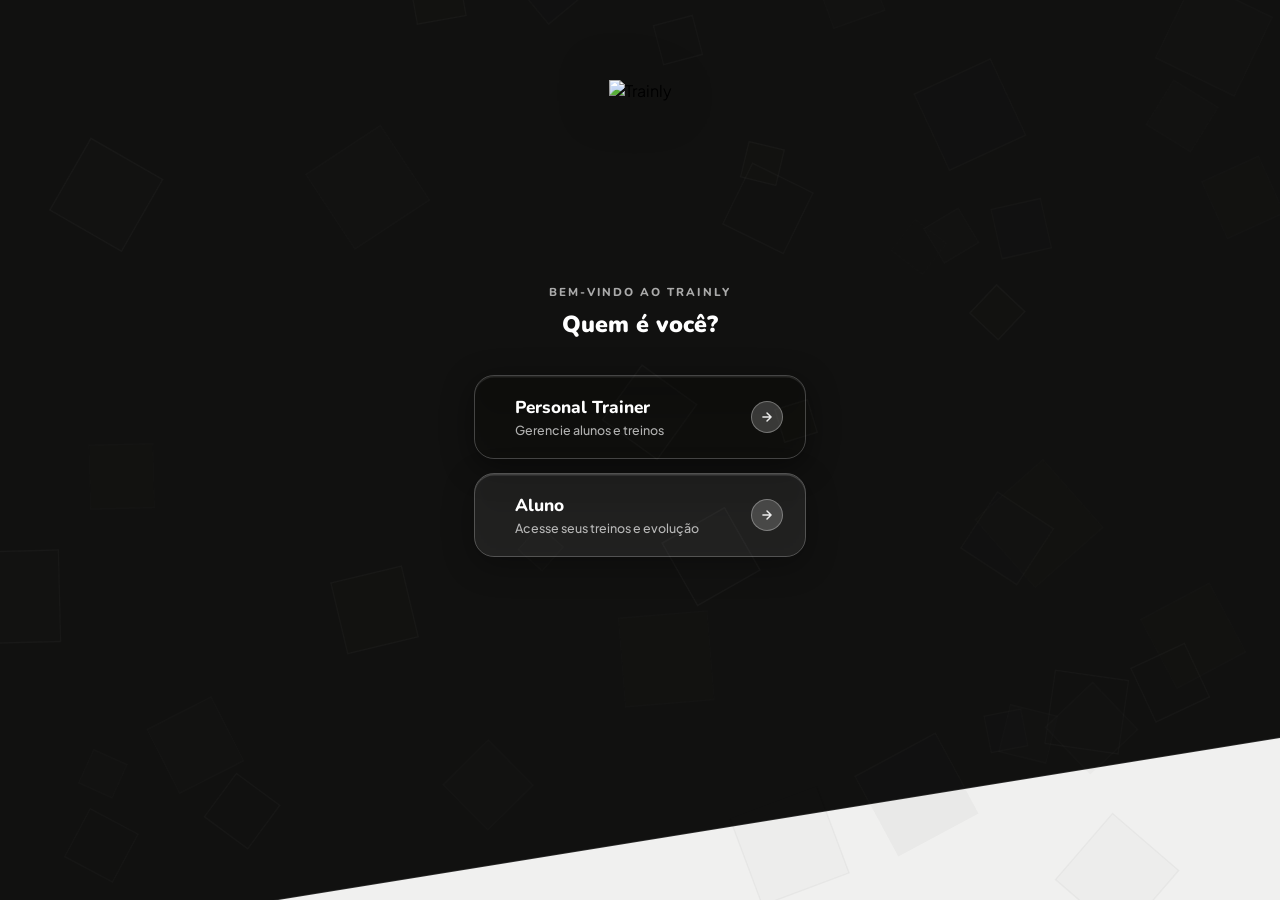
==== commit 249fbdc6: "Update index.html" ====
--- a/index.html
+++ b/index.html
@@ -455,7 +455,7 @@
       </form>
     </div>
     <div class="login-register-link">
-      <button onclick="window.location.href='https://trainly.online/app?register=1'">Novo aqui? <span>Criar conta</span></button>
+      <button onclick="window.location.href='https://profelipereis.github.io/teste/app?register=1'">Novo aqui? <span>Criar conta</span></button>
     </div>
   </div>
 </div>
@@ -510,10 +510,10 @@
   try{
     // Sessão trainer salva? → vai direto pro dashboard
     var ts=localStorage.getItem('forge_gestor_session');
-    if(ts){try{var s=JSON.parse(ts);if(s&&s.username){window.location.replace('https://trainly.online/app');return;}}catch(e){}}
+    if(ts){try{var s=JSON.parse(ts);if(s&&s.username){window.location.replace('https://profelipereis.github.io/teste/app');return;}}catch(e){}}
     // Sessão aluno salva? → vai direto pro dashboard
     var as=localStorage.getItem('forge_student_session');
-    if(as){try{var a=JSON.parse(as);if(a&&a.id){window.location.replace('https://trainly.online/aluno');return;}}catch(e){}}
+    if(as){try{var a=JSON.parse(as);if(a&&a.id){window.location.replace('https://profelipereis.github.io/teste/aluno');return;}}catch(e){}}
     // Sem sessão → sempre tela de seleção (ignora ?role= e ?choose=)
     showSelection();
   }catch(e){}
@@ -618,7 +618,7 @@
     var userData={id:docSnap.id,username:user,role:role,isMaster:role==='master'||role==='ceo',isCeo:role==='ceo',isTester:_isTester(mgr),displayName:mgr.name||user,phone:mgr.phone||'',subStatus:subStatus,trialEndsAt:mgr.trialEndsAt||null,subEndsAt:mgr.subEndsAt||null,referralCode:referralCode};
     try{localStorage.setItem('forge_gestor_session',JSON.stringify(userData));}catch(e){}
     try{localStorage.setItem('trainly_role','trainer');}catch(e){}
-    window.location.replace('https://trainly.online/app');
+    window.location.replace('https://profelipereis.github.io/teste/app');
   }catch(e){errEl.textContent='Erro: '+e.message;}
   finally{btn.textContent='Acessar painel →';btn.disabled=false;}
 }
@@ -673,7 +673,7 @@
     var student=Object.assign({id:snap.docs[0].id},snap.docs[0].data());
     try{localStorage.setItem('forge_student_session',JSON.stringify(student));}catch(e){}
     try{localStorage.setItem('trainly_role','aluno');}catch(e){}
-    window.location.replace('https://trainly.online/aluno');
+    window.location.replace('https://profelipereis.github.io/teste/aluno');
   }catch(err){errEl.textContent='Erro: '+err.message;}
   finally{btn.disabled=false;btn.textContent='Acessar ficha →';}
 }
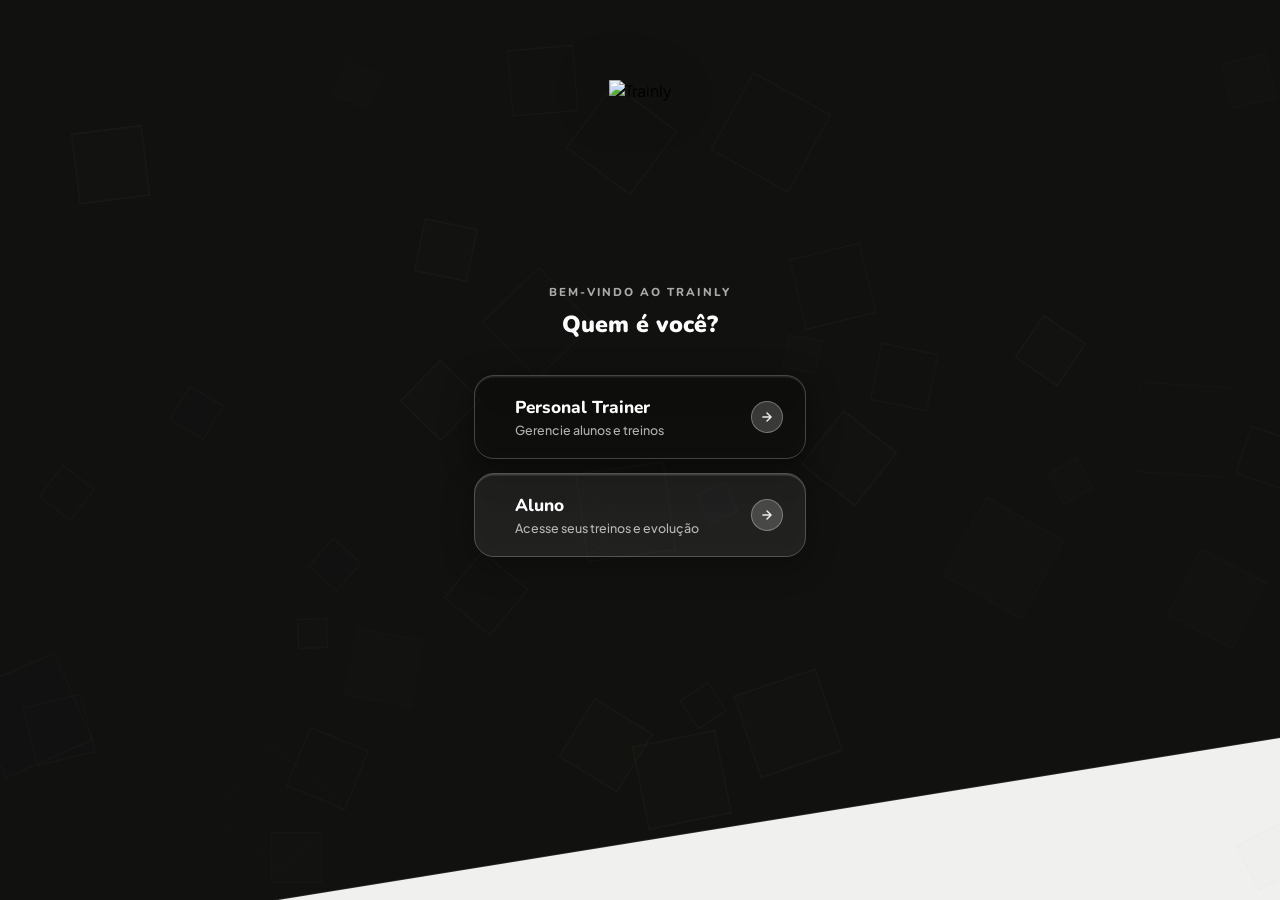
==== commit c53f0043: "Update index.html" ====
--- a/index.html
+++ b/index.html
@@ -3,7 +3,7 @@
 <head>
   <meta charset="UTF-8"/>
   <meta name="viewport" content="width=device-width, initial-scale=1.0, maximum-scale=1.0, user-scalable=no, viewport-fit=cover"/>
-  <title>Trainly — Bem-vindo</title>
+  <title>Trainly Tester — Bem-vindo</title>
   <link rel="preconnect" href="https://fonts.googleapis.com" crossorigin>
   <link rel="preconnect" href="https://fonts.gstatic.com" crossorigin>
   <link href="https://fonts.googleapis.com/css2?family=Nunito:wght@400;500;600;700;800;900&family=Plus+Jakarta+Sans:wght@400;500;600;700&display=swap" rel="stylesheet">
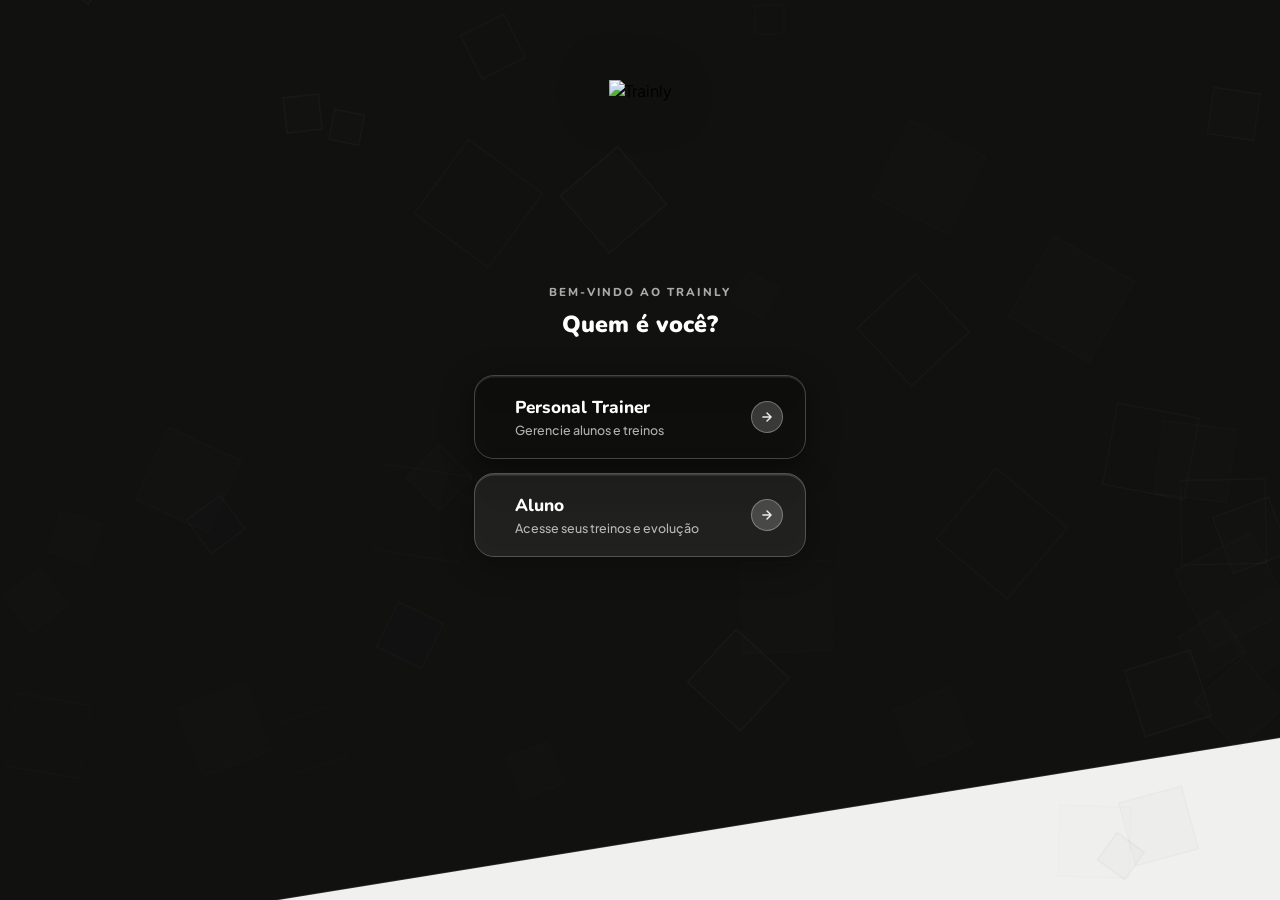
==== commit 0a8b34ad: "Add files via upload" ====
--- a/index.html
+++ b/index.html
@@ -2,51 +2,35 @@
 <html lang="pt-BR">
 <head>
   <meta charset="UTF-8"/>
-  <meta name="viewport" content="width=device-width, initial-scale=1.0, maximum-scale=1.0, user-scalable=no, viewport-fit=cover"/>
-  <title>Trainly Tester — Bem-vindo</title>
+  <meta name="viewport" content="width=device-width, initial-scale=1.0, maximum-scale=1.0, user-scalable=no"/>
+  <title>Trainly — Bem-vindo</title>
   <link rel="preconnect" href="https://fonts.googleapis.com" crossorigin>
   <link rel="preconnect" href="https://fonts.gstatic.com" crossorigin>
   <link href="https://fonts.googleapis.com/css2?family=Nunito:wght@400;500;600;700;800;900&family=Plus+Jakarta+Sans:wght@400;500;600;700&display=swap" rel="stylesheet">
-  <!-- Firebase SDKs (compat) para login do Personal Trainer -->
-  <script src="https://www.gstatic.com/firebasejs/10.11.0/firebase-app-compat.js"></script>
-  <script src="https://www.gstatic.com/firebasejs/10.11.0/firebase-firestore-compat.js"></script>
-  <script src="https://www.gstatic.com/firebasejs/10.11.0/firebase-auth-compat.js"></script>
-  <link rel="icon" type="image/png" href="https://i.imgur.com/9DDa1Th.png">
-  <link rel="apple-touch-icon" sizes="180x180" href="https://i.imgur.com/9DDa1Th.png">
-  <meta name="apple-mobile-web-app-capable" content="yes">
-  <meta name="apple-mobile-web-app-title" content="Trainly">
   <style>
     *, *::before, *::after { box-sizing: border-box; margin: 0; padding: 0; }
     :root {
       --accent: #f5c800;
       --head: 'Nunito', sans-serif;
       --body: 'Plus Jakarta Sans', sans-serif;
-      --r: 12px;
     }
     html, body { height: 100%; font-family: var(--body); overflow: hidden; background: #111110; }
 
-    .screen {
-      position: fixed;
-      inset: 0;
+    #screen {
+      position: relative;
       width: 100%;
-      height: 100%;
+      height: 100vh;
       height: 100dvh;
-      display: none;
-    }
-    .screen.active { display: flex; }
-
-    /* ══ SELEÇÃO ══ */
-    #screen-selection {
+      background: #f0f0ef;
+      display: flex;
       flex-direction: column;
       align-items: center;
       justify-content: flex-start;
       padding-top: 80px;
-      background: #f0f0ef;
       overflow: hidden;
-      position: relative;
-    }
-
-    #bg-canvas { position: absolute; inset: 0; z-index: 0; pointer-events: none; }
+    }
+
+    canvas { position: absolute; inset: 0; z-index: 0; pointer-events: none; }
 
     .content {
       position: relative;
@@ -99,6 +83,11 @@
       animation: fadeUp .65s cubic-bezier(.22,1,.36,1) .25s both;
     }
 
+    /* 
+      TRUQUE: o ::before do card copia a imagem de fundo exatamente
+      igual à página, mas aplica filter: blur() só nela.
+      Resultado: transparência embaçada real, sem depender de backdrop-filter sobre canvas.
+    */
     .choice-card {
       display: flex;
       align-items: center;
@@ -115,10 +104,11 @@
       box-shadow: 0 8px 32px rgba(0,0,0,0.30), 0 1.5px 0 rgba(255,255,255,0.18) inset;
     }
 
+    /* Camada embaçada: copia o fundo da página e aplica blur */
     .choice-card::before {
       content: '';
       position: absolute;
-      inset: -4px;
+      inset: -4px; /* margem extra pra o blur não cortar nas bordas */
       background:
         linear-gradient(180deg, rgba(0,0,0,0.25) 0%, rgba(0,0,0,0.08) 60%),
         url('https://i.imgur.com/Fjj25UX.jpeg') center/cover no-repeat fixed;
@@ -132,10 +122,14 @@
       inset: 0;
       background: rgba(255,255,255,0.07);
       z-index: 1;
-    }
-
-    .choice-card.personal::after { background: rgba(10,10,8,0.20); }
-
+      border-radius: 0;
+    }
+
+    .choice-card.personal::after {
+      background: rgba(10,10,8,0.20);
+    }
+
+    /* brilho no topo */
     .card-shine {
       position: absolute;
       inset: 0;
@@ -150,6 +144,10 @@
       box-shadow: 0 8px 32px rgba(0,0,0,0.45), 0 1.5px 0 rgba(255,255,255,0.14) inset;
     }
 
+    .choice-card.personal .card-shine {
+      background: linear-gradient(135deg, rgba(255,255,255,0.13) 0%, transparent 55%);
+    }
+
     .choice-card:hover {
       transform: translateY(-3px) scale(1.01);
       box-shadow: 0 16px 48px rgba(0,0,0,0.55), 0 1.5px 0 rgba(255,255,255,0.14) inset;
@@ -157,7 +155,31 @@
 
     .choice-card:active { transform: translateY(0) scale(0.99); }
 
-    .card-text, .card-arrow, .card-shine { position: relative; z-index: 3; }
+    /* Todos os filhos diretos do card ficam acima do blur */
+    .card-icon, .card-text, .card-arrow, .card-shine {
+      position: relative;
+      z-index: 3;
+    }
+
+    .card-icon {
+      width: 52px;
+      height: 52px;
+      border-radius: 14px;
+      flex-shrink: 0;
+      display: flex;
+      align-items: center;
+      justify-content: center;
+      background: rgba(255,255,255,0.18);
+      border: 1px solid rgba(255,255,255,0.30);
+      color: #ffffff;
+    }
+
+    .choice-card.personal .card-icon {
+      background: rgba(255,255,255,0.18);
+      border-color: rgba(255,255,255,0.30);
+      color: #ffffff;
+    }
+
     .card-text { flex: 1; }
 
     .card-title {
@@ -168,11 +190,15 @@
       margin-bottom: 3px;
     }
 
+    .choice-card.personal .card-title { color: #ffffff; }
+
     .card-sub {
       font-size: .78rem;
       font-weight: 500;
       color: rgba(255,255,255,0.68);
     }
+
+    .choice-card.personal .card-sub { color: rgba(255,255,255,0.68); }
 
     .card-arrow {
       width: 32px;
@@ -193,194 +219,10 @@
       transform: translateX(2px);
     }
 
-    /* ══ LOGIN SCREENS ══ */
-    #screen-login-trainer,
-    #screen-login-aluno {
-      align-items: flex-start;
-      justify-content: center;
-      padding: calc(80px + env(safe-area-inset-top)) 24px 24px;
-      background: #000000;
-      overflow: hidden;
-      position: relative;
-    }
-
-    .login-bg-canvas {
-      position: absolute;
-      inset: 0;
-      z-index: 0;
-      pointer-events: none;
-    }
-
-    .login-card {
-      position: relative;
-      z-index: 2;
-      width: 100%;
-      max-width: 340px;
-      background: transparent;
-      border: 1px solid rgba(255,255,255,0.28);
-      border-radius: 24px;
-      padding: 36px 32px;
-      box-shadow: 0 8px 32px rgba(0,0,0,0.30), 0 1.5px 0 rgba(255,255,255,0.18) inset;
-      overflow: hidden;
-    }
-
-    .login-card::before {
-      content: '';
-      position: absolute;
-      inset: -4px;
-      background:
-        linear-gradient(180deg, rgba(0,0,0,0.50) 0%, rgba(0,0,0,0.25) 60%),
-        url('https://i.imgur.com/Fjj25UX.jpeg') center/cover no-repeat fixed;
-      filter: blur(14px);
-      z-index: 0;
-    }
-
-    .login-card::after {
-      content: '';
-      position: absolute;
-      inset: 0;
-      background: rgba(10,10,8,0.28);
-      z-index: 1;
-    }
-
-    .login-card > * { position: relative; z-index: 3; }
-
-    .login-wrap {
-      display: flex;
-      flex-direction: column;
-      align-items: center;
-      width: 100%;
-      max-width: 340px;
-      position: relative;
-      z-index: 2;
-    }
-
-    .login-logo {
-      height: 160px;
-      width: auto;
-      max-width: 100%;
-      object-fit: contain;
-      margin-bottom: 44px;
-      filter: drop-shadow(0 4px 24px rgba(0,0,0,0.5));
-    }
-
-    .form-group { margin-bottom: 16px; }
-
-    .form-group label {
-      display: block;
-      font-size: .75rem;
-      font-weight: 700;
-      color: rgba(255,255,255,0.80);
-      margin-bottom: 7px;
-      text-transform: uppercase;
-      letter-spacing: .08em;
-    }
-
-    .form-control {
-      width: 100%;
-      padding: 11px 14px;
-      border: 1.5px solid rgba(255,255,255,0.22);
-      border-radius: var(--r);
-      font-size: .9rem;
-      background: rgba(255,255,255,0.14);
-      backdrop-filter: blur(8px);
-      -webkit-backdrop-filter: blur(8px);
-      color: #ffffff;
-      transition: all .2s;
-      font-family: var(--body);
-    }
-
-    .form-control::placeholder { color: rgba(255,255,255,0.38); }
-
-    .form-control:focus {
-      outline: none;
-      border-color: rgba(255,255,255,0.55);
-      background: rgba(255,255,255,0.22);
-      box-shadow: 0 0 0 3px rgba(255,255,255,0.10);
-      color: #ffffff;
-    }
-
-    .btn-login-submit {
-      display: inline-flex;
-      align-items: center;
-      justify-content: center;
-      width: 100%;
-      padding: 13px;
-      margin-top: 4px;
-      border-radius: var(--r);
-      font-size: .95rem;
-      font-weight: 800;
-      background: linear-gradient(135deg, #3d3830 0%, #28231a 50%, #1a1610 100%);
-      color: #ffffff;
-      cursor: pointer;
-      border: 1px solid rgba(245,200,0,.18);
-      transition: all .15s;
-      box-shadow: 0 2px 8px rgba(0,0,0,.2);
-      font-family: var(--body);
-    }
-
-    .btn-login-submit:hover {
-      transform: translateY(-1px);
-      background: linear-gradient(135deg, #4d4838 0%, #332d20 50%, #221d14 100%);
-    }
-
-    .btn-login-submit:disabled { opacity: .4; pointer-events: none; }
-
-    .login-error {
-      color: #ffaaaa;
-      font-size: .8rem;
-      font-weight: 600;
-      min-height: 20px;
-      margin-bottom: 12px;
-    }
-
-    .btn-back-profile {
-      position: absolute;
-      bottom: 28px;
-      left: 24px;
-      z-index: 10;
-      display: flex;
-      align-items: center;
-      gap: 8px;
-      padding: 10px 16px;
-      border-radius: 50px;
-      background: rgba(255,255,255,0.12);
-      border: 1px solid rgba(255,255,255,0.22);
-      color: rgba(255,255,255,0.80);
-      font-family: var(--body);
-      font-size: .78rem;
-      font-weight: 700;
-      text-decoration: none;
-      cursor: pointer;
-      box-shadow: 0 4px 20px rgba(0,0,0,0.25);
-      transition: all .2s cubic-bezier(.22,1,.36,1);
-    }
-
-    .btn-back-profile:hover {
-      background: rgba(255,255,255,0.20);
-      color: #fff;
-      transform: translateY(-2px);
-    }
-
-    .login-register-link {
-      margin-top: 18px;
-      text-align: center;
-    }
-
-    .login-register-link button {
-      background: none;
-      border: none;
-      cursor: pointer;
-      font-family: var(--body);
-      font-size: .84rem;
-      color: rgba(255,255,255,0.65);
-      transition: color .15s;
-    }
-
-    .login-register-link button span {
-      color: #ffffff;
-      font-weight: 700;
-      text-decoration: underline;
+    .choice-card.personal .card-arrow {
+      background: rgba(255,255,255,0.18);
+      border-color: rgba(255,255,255,0.30);
+      color: rgba(255,255,255,0.90);
     }
 
     @keyframes fadeDown {
@@ -391,7 +233,8 @@
       from { opacity: 0; transform: translateY(18px); }
       to   { opacity: 1; transform: translateY(0); }
     }
-
+  
+    /* ── Desativa seleção de texto apenas em dispositivos touch/mobile ── */
     @media (hover: none) and (pointer: coarse) {
       * {
         -webkit-user-select: none !important;
@@ -401,282 +244,203 @@
       }
     }
   </style>
+<script>
+  // Redireciona automaticamente se o usuário já escolheu antes
+  // ?choose=1 na URL significa que o usuário clicou em "Trocar perfil" — não redireciona
+  (function(){
+    try {
+      if (new URLSearchParams(window.location.search).get('choose') === '1') return;
+      var role = localStorage.getItem('trainly_role');
+      if (role === 'trainer') {
+        // Só redireciona direto se tiver sessão ativa
+        try {
+          var sess = localStorage.getItem('forge_gestor_session');
+          if (sess && JSON.parse(sess) && JSON.parse(sess).username) {
+            window.location.replace('https://trainly.online/app');
+          } else {
+            window.location.replace('https://trainly.online/login');
+          }
+        } catch(e) { window.location.replace('https://trainly.online/login'); }
+      }
+      else if (role === 'aluno') { window.location.replace('https://trainly.online/aluno'); }
+    } catch(e) {}
+  })();
+</script>
+  <link rel="icon" type="image/png" href="https://i.imgur.com/9DDa1Th.png">
+  <link rel="apple-touch-icon" sizes="180x180" href="https://i.imgur.com/9DDa1Th.png">
+  <meta name="apple-mobile-web-app-capable" content="yes">
+  <meta name="apple-mobile-web-app-title" content="Trainly">
 </head>
 <body>
-
-<!-- ══ SELEÇÃO DE PERFIL ══ -->
-<div id="screen-selection" class="screen active">
+<div id="screen">
   <canvas id="bg-canvas"></canvas>
+
   <div class="content">
     <img src="https://i.imgur.com/orva0oM.png" alt="Trainly" class="logo"/>
+
     <div class="welcome-label">Bem-vindo ao Trainly</div>
     <div class="welcome-title">Quem é você?</div>
+
     <div class="cards">
-      <div class="choice-card personal" onclick="showLoginTrainer()">
+
+      <!-- Personal Trainer -->
+      <a href="https://trainly.online/login" class="choice-card personal" onclick="
+        try { localStorage.setItem('trainly_role','trainer'); } catch(e) {}
+        try {
+          var sess = localStorage.getItem('forge_gestor_session');
+          if (sess && JSON.parse(sess) && JSON.parse(sess).username) {
+            window.location.href = 'https://trainly.online/app';
+            return false;
+          }
+        } catch(e) {}
+      ">
         <div class="card-shine"></div>
         <div class="card-text">
           <div class="card-title">Personal Trainer</div>
           <div class="card-sub">Gerencie alunos e treinos</div>
         </div>
         <div class="card-arrow">
-          <svg width="14" height="14" fill="none" viewBox="0 0 24 24" stroke="currentColor" stroke-width="2.5" stroke-linecap="round" stroke-linejoin="round"><path d="M5 12h14M12 5l7 7-7 7"/></svg>
+          <svg width="14" height="14" fill="none" viewBox="0 0 24 24" stroke="currentColor" stroke-width="2.5" stroke-linecap="round" stroke-linejoin="round">
+            <path d="M5 12h14M12 5l7 7-7 7"/>
+          </svg>
         </div>
-      </div>
-      <div class="choice-card" onclick="showLoginAluno()">
+      </a>
+
+      <!-- Aluno -->
+      <a href="https://trainly.online/aluno" class="choice-card" onclick="try{localStorage.setItem('trainly_role','aluno')}catch(e){}">
         <div class="card-shine"></div>
         <div class="card-text">
           <div class="card-title">Aluno</div>
           <div class="card-sub">Acesse seus treinos e evolução</div>
         </div>
         <div class="card-arrow">
-          <svg width="14" height="14" fill="none" viewBox="0 0 24 24" stroke="currentColor" stroke-width="2.5" stroke-linecap="round" stroke-linejoin="round"><path d="M5 12h14M12 5l7 7-7 7"/></svg>
+          <svg width="14" height="14" fill="none" viewBox="0 0 24 24" stroke="currentColor" stroke-width="2.5" stroke-linecap="round" stroke-linejoin="round">
+            <path d="M5 12h14M12 5l7 7-7 7"/>
+          </svg>
         </div>
-      </div>
+      </a>
+
     </div>
   </div>
 </div>
 
-<!-- ══ LOGIN PERSONAL TRAINER ══ -->
-<div id="screen-login-trainer" class="screen">
-  <canvas class="login-bg-canvas" id="canvas-trainer"></canvas>
-  <button class="btn-back-profile" onclick="showSelection()">
-    <svg width="15" height="15" fill="none" viewBox="0 0 24 24" stroke="currentColor" stroke-width="2.5" stroke-linecap="round" stroke-linejoin="round"><path d="M19 12H5M12 5l-7 7 7 7"/></svg>
-    Trocar perfil
-  </button>
-  <div class="login-wrap">
-    <img src="https://i.imgur.com/orva0oM.png" alt="Trainly" class="login-logo"/>
-    <div class="login-card" style="width:100%;">
-      <div style="position:absolute;inset:0;z-index:2;border-radius:24px;background:linear-gradient(135deg,rgba(255,255,255,0.13) 0%,transparent 55%);pointer-events:none;"></div>
-      <form id="trainer-login-form" onsubmit="return false;">
-        <div class="form-group"><label>Usuário</label><input id="trainer-login-user" class="form-control" type="text" placeholder="Usuário" required autocomplete="username"/></div>
-        <div class="form-group"><label>Senha</label><input id="trainer-login-pass" class="form-control" type="password" placeholder="••••••••" required autocomplete="current-password"/></div>
-        <div class="login-error" id="trainer-login-error"></div>
-        <button type="button" id="trainer-login-btn" class="btn-login-submit" onclick="doTrainerLogin()">Acessar painel →</button>
-      </form>
-    </div>
-    <div class="login-register-link">
-      <button onclick="window.location.href='https://profelipereis.github.io/teste/app?register=1'">Novo aqui? <span>Criar conta</span></button>
-    </div>
-  </div>
-</div>
-
-<!-- ══ LOGIN ALUNO ══ -->
-<div id="screen-login-aluno" class="screen">
-  <canvas class="login-bg-canvas" id="canvas-aluno"></canvas>
-  <button class="btn-back-profile" onclick="showSelection()">
-    <svg width="15" height="15" fill="none" viewBox="0 0 24 24" stroke="currentColor" stroke-width="2.5" stroke-linecap="round" stroke-linejoin="round"><path d="M19 12H5M12 5l-7 7 7 7"/></svg>
-    Trocar perfil
-  </button>
-  <div class="login-wrap">
-    <img src="https://i.imgur.com/orva0oM.png" alt="Trainly" class="login-logo"/>
-    <div class="login-card" style="width:100%;">
-      <div style="position:absolute;inset:0;z-index:2;border-radius:24px;background:linear-gradient(135deg,rgba(255,255,255,0.13) 0%,transparent 55%);pointer-events:none;"></div>
-      <form id="aluno-login-form" onsubmit="doAlunoLogin(event)">
-        <div class="form-group">
-          <label>Código de acesso</label>
-          <input id="aluno-login-code" class="form-control" type="text" placeholder="Ex: AB3X7K" maxlength="6" autocomplete="off" style="text-transform:uppercase;letter-spacing:.18em;font-size:1.2rem;text-align:center;font-weight:700;color:#ffffff;"/>
-        </div>
-        <div class="login-error" id="aluno-login-error"></div>
-        <button type="submit" id="aluno-login-btn" class="btn-login-submit">Acessar ficha →</button>
-      </form>
-    </div>
-  </div>
-</div>
-
 <script>
-// ══ SCREEN SWITCHER ══
-function showScreen(id){
-  document.querySelectorAll('.screen').forEach(function(s){s.classList.remove('active');});
-  document.getElementById(id).classList.add('active');
-}
-function showSelection(){ showScreen('screen-selection'); }
-
-function showLoginTrainer(){
-  try{localStorage.setItem('trainly_role','trainer');}catch(e){}
-  showScreen('screen-login-trainer');
-  startLoginCanvas('canvas-trainer');
-  setTimeout(function(){var u=document.getElementById('trainer-login-user');if(u)u.focus();},100);
-}
-
-function showLoginAluno(){
-  try{localStorage.setItem('trainly_role','aluno');}catch(e){}
-  showScreen('screen-login-aluno');
-  startLoginCanvas('canvas-aluno');
-  setTimeout(function(){var c=document.getElementById('aluno-login-code');if(c)c.focus();},100);
-}
-
-// ── Auto-redirect ──
 (function(){
-  try{
-    // Sessão trainer salva? → vai direto pro dashboard
-    var ts=localStorage.getItem('forge_gestor_session');
-    if(ts){try{var s=JSON.parse(ts);if(s&&s.username){window.location.replace('https://profelipereis.github.io/teste/app');return;}}catch(e){}}
-    // Sessão aluno salva? → vai direto pro dashboard
-    var as=localStorage.getItem('forge_student_session');
-    if(as){try{var a=JSON.parse(as);if(a&&a.id){window.location.replace('https://profelipereis.github.io/teste/aluno');return;}}catch(e){}}
-    // Sem sessão → sempre tela de seleção (ignora ?role= e ?choose=)
-    showSelection();
-  }catch(e){}
+  const canvas = document.getElementById('bg-canvas');
+  const ctx = canvas.getContext('2d');
+  let W, H, squares;
+
+  const bgImg = new Image();
+  bgImg.crossOrigin = 'anonymous';
+  bgImg.src = 'https://i.imgur.com/Fjj25UX.jpeg';
+  let bgLoaded = false;
+  bgImg.onload = function(){ bgLoaded = true; };
+
+  function resize(){
+    W = canvas.width = window.innerWidth;
+    H = canvas.height = window.innerHeight;
+  }
+
+  function mkSquare(){
+    const size = 28 + Math.random() * 68;
+    return {
+      x: Math.random() * W,
+      y: Math.random() * H,
+      size,
+      rot: Math.random() * Math.PI * 2,
+      rotSpeed: (Math.random() - 0.5) * 0.007,
+      alpha: 0.05 + Math.random() * 0.12,
+      dx: (Math.random() - 0.5) * 0.35,
+      dy: -(0.25 + Math.random() * 0.45),
+    };
+  }
+
+  function init(){
+    resize();
+    squares = Array.from({length: 40}, mkSquare);
+  }
+
+  function getDividerY(px){
+    const leftY  = H * 1.05;
+    const rightY = H * 0.82;
+    return leftY + (px / W) * (rightY - leftY);
+  }
+
+  function isAbove(px, py){ return py < getDividerY(px); }
+
+  function drawBg(){
+    const leftY  = getDividerY(0);
+    const rightY = getDividerY(W);
+
+    ctx.beginPath();
+    ctx.moveTo(0, 0);
+    ctx.lineTo(W, 0);
+    ctx.lineTo(W, rightY);
+    ctx.lineTo(0, leftY);
+    ctx.closePath();
+    ctx.fillStyle = '#111110';
+    ctx.fill();
+
+    if(bgLoaded){
+      ctx.save();
+      ctx.beginPath();
+      ctx.moveTo(0, 0);
+      ctx.lineTo(W, 0);
+      ctx.lineTo(W, rightY);
+      ctx.lineTo(0, leftY);
+      ctx.closePath();
+      ctx.clip();
+      const iw = bgImg.naturalWidth, ih = bgImg.naturalHeight;
+      const scale = Math.max(W / iw, Math.max(leftY, rightY) / ih);
+      const dw = iw * scale, dh = ih * scale;
+      const dx = (W - dw) / 2, dy = -dh * 0.05;
+      ctx.globalAlpha = 0.22;
+      ctx.drawImage(bgImg, dx, dy, dw, dh);
+      ctx.globalAlpha = 1;
+      ctx.restore();
+    }
+
+    ctx.beginPath();
+    ctx.moveTo(0, leftY);
+    ctx.lineTo(W, rightY);
+    ctx.strokeStyle = 'rgba(255,255,255,0.12)';
+    ctx.lineWidth = 1.5;
+    ctx.stroke();
+  }
+
+  function drawSquare(s){
+    const above = isAbove(s.x, s.y);
+    ctx.save();
+    ctx.translate(s.x, s.y);
+    ctx.rotate(s.rot);
+    ctx.globalAlpha = s.alpha;
+    ctx.strokeStyle = above ? 'rgba(255,255,255,0.18)' : 'rgba(17,17,16,0.22)';
+    ctx.fillStyle   = above ? 'rgba(46,46,42,0.30)'    : 'rgba(46,46,42,0.08)';
+    ctx.lineWidth = 1.5;
+    ctx.beginPath();
+    ctx.rect(-s.size/2, -s.size/2, s.size, s.size);
+    ctx.fill();
+    ctx.stroke();
+    ctx.restore();
+  }
+
+  function step(){
+    ctx.clearRect(0, 0, W, H);
+    drawBg();
+    squares.forEach(s => {
+      s.x += s.dx; s.y += s.dy; s.rot += s.rotSpeed;
+      if(s.y + s.size < 0){ s.y = H + s.size; s.x = Math.random() * W; }
+      if(s.x - s.size > W) s.x = -s.size;
+      if(s.x + s.size < 0) s.x = W + s.size;
+      drawSquare(s);
+    });
+    requestAnimationFrame(step);
+  }
+
+  init();
+  step();
+  window.addEventListener('resize', resize);
 })();
-
-// ══ CANVAS LOGIN ══
-var _canvasInited={};
-function startLoginCanvas(canvasId){
-  if(_canvasInited[canvasId])return;
-  _canvasInited[canvasId]=true;
-  var canvas=document.getElementById(canvasId);if(!canvas)return;
-  var ctx=canvas.getContext('2d');
-  var W,H,squares,animId;
-  var bgImg=new Image();bgImg.crossOrigin='anonymous';bgImg.src='https://i.imgur.com/Fjj25UX.jpeg';
-  var bgLoaded=false;bgImg.onload=function(){bgLoaded=true;};
-  function resize(){W=canvas.width=window.innerWidth;H=canvas.height=window.innerHeight;}
-  function mkSquare(){var sz=28+Math.random()*68;return{x:Math.random()*W,y:Math.random()*H,size:sz,rot:Math.random()*Math.PI*2,rotSpeed:(Math.random()-0.5)*0.007,alpha:0.05+Math.random()*0.12,dx:(Math.random()-0.5)*0.35,dy:-(0.25+Math.random()*0.45)};}
-  function getDY(px){return H*1.05+(px/W)*(H*0.82-H*1.05);}
-  function isAbove(px,py){return py<getDY(px);}
-  function drawBg(){
-    var lY=getDY(0),rY=getDY(W);
-    ctx.beginPath();ctx.moveTo(0,0);ctx.lineTo(W,0);ctx.lineTo(W,rY);ctx.lineTo(0,lY);ctx.closePath();ctx.fillStyle='#111110';ctx.fill();
-    ctx.beginPath();ctx.moveTo(0,lY);ctx.lineTo(W,rY);ctx.lineTo(W,H);ctx.lineTo(0,H);ctx.closePath();ctx.fillStyle='#f0f0ef';ctx.fill();
-    if(bgLoaded){ctx.save();ctx.beginPath();ctx.moveTo(0,0);ctx.lineTo(W,0);ctx.lineTo(W,rY);ctx.lineTo(0,lY);ctx.closePath();ctx.clip();var iw=bgImg.naturalWidth,ih=bgImg.naturalHeight,sc=Math.max(W/iw,Math.max(lY,rY)/ih),dw=iw*sc,dh=ih*sc,dx=(W-dw)/2,dy=-dh*0.05;ctx.globalAlpha=0.22;ctx.drawImage(bgImg,dx,dy,dw,dh);ctx.globalAlpha=1;ctx.restore();}
-    ctx.beginPath();ctx.moveTo(0,lY);ctx.lineTo(W,rY);ctx.strokeStyle='rgba(255,255,255,0.12)';ctx.lineWidth=1.5;ctx.stroke();
-  }
-  function drawSq(s){var ab=isAbove(s.x,s.y);ctx.save();ctx.translate(s.x,s.y);ctx.rotate(s.rot);ctx.globalAlpha=s.alpha;ctx.strokeStyle=ab?'rgba(255,255,255,0.18)':'rgba(17,17,16,0.22)';ctx.fillStyle=ab?'rgba(46,46,42,0.30)':'rgba(46,46,42,0.08)';ctx.lineWidth=1.5;ctx.beginPath();ctx.rect(-s.size/2,-s.size/2,s.size,s.size);ctx.fill();ctx.stroke();ctx.restore();}
-  function step(){ctx.clearRect(0,0,W,H);drawBg();squares.forEach(function(s){s.x+=s.dx;s.y+=s.dy;s.rot+=s.rotSpeed;if(s.y+s.size<0){s.y=H+s.size;s.x=Math.random()*W;}if(s.x-s.size>W)s.x=-s.size;if(s.x+s.size<0)s.x=W+s.size;drawSq(s);});animId=requestAnimationFrame(step);}
-  resize();squares=Array.from({length:40},mkSquare);step();
-  window.addEventListener('resize',resize);
-}
-
-// ══ CANVAS SELEÇÃO ══
-(function(){
-  var canvas=document.getElementById('bg-canvas');var ctx=canvas.getContext('2d');
-  var W,H,squares;
-  var bgImg=new Image();bgImg.crossOrigin='anonymous';bgImg.src='https://i.imgur.com/Fjj25UX.jpeg';
-  var bgLoaded=false;bgImg.onload=function(){bgLoaded=true;};
-  function resize(){W=canvas.width=window.innerWidth;H=canvas.height=window.innerHeight;}
-  function mkSquare(){var sz=28+Math.random()*68;return{x:Math.random()*W,y:Math.random()*H,size:sz,rot:Math.random()*Math.PI*2,rotSpeed:(Math.random()-0.5)*0.007,alpha:0.05+Math.random()*0.12,dx:(Math.random()-0.5)*0.35,dy:-(0.25+Math.random()*0.45)};}
-  function getDY(px){return H*1.05+(px/W)*(H*0.82-H*1.05);}
-  function isAbove(px,py){return py<getDY(px);}
-  function drawBg(){
-    var lY=getDY(0),rY=getDY(W);
-    ctx.beginPath();ctx.moveTo(0,0);ctx.lineTo(W,0);ctx.lineTo(W,rY);ctx.lineTo(0,lY);ctx.closePath();ctx.fillStyle='#111110';ctx.fill();
-    if(bgLoaded){ctx.save();ctx.beginPath();ctx.moveTo(0,0);ctx.lineTo(W,0);ctx.lineTo(W,rY);ctx.lineTo(0,lY);ctx.closePath();ctx.clip();var iw=bgImg.naturalWidth,ih=bgImg.naturalHeight,sc=Math.max(W/iw,Math.max(lY,rY)/ih),dw=iw*sc,dh=ih*sc,dx=(W-dw)/2,dy=-dh*0.05;ctx.globalAlpha=0.22;ctx.drawImage(bgImg,dx,dy,dw,dh);ctx.globalAlpha=1;ctx.restore();}
-    ctx.beginPath();ctx.moveTo(0,lY);ctx.lineTo(W,rY);ctx.strokeStyle='rgba(255,255,255,0.12)';ctx.lineWidth=1.5;ctx.stroke();
-  }
-  function drawSq(s){var ab=isAbove(s.x,s.y);ctx.save();ctx.translate(s.x,s.y);ctx.rotate(s.rot);ctx.globalAlpha=s.alpha;ctx.strokeStyle=ab?'rgba(255,255,255,0.18)':'rgba(17,17,16,0.22)';ctx.fillStyle=ab?'rgba(46,46,42,0.30)':'rgba(46,46,42,0.08)';ctx.lineWidth=1.5;ctx.beginPath();ctx.rect(-s.size/2,-s.size/2,s.size,s.size);ctx.fill();ctx.stroke();ctx.restore();}
-  function step(){ctx.clearRect(0,0,W,H);drawBg();squares.forEach(function(s){s.x+=s.dx;s.y+=s.dy;s.rot+=s.rotSpeed;if(s.y+s.size<0){s.y=H+s.size;s.x=Math.random()*W;}if(s.x-s.size>W)s.x=-s.size;if(s.x+s.size<0)s.x=W+s.size;drawSq(s);});requestAnimationFrame(step);}
-  resize();squares=Array.from({length:40},mkSquare);step();
-  window.addEventListener('resize',resize);
-})();
-
-// ══ LOGIN PERSONAL TRAINER ══
-var _auth=null;
-(function initAuth(){
-  function tryInit(){
-    if(window.firebase&&window.firebase.auth){
-      if(!firebase.apps||!firebase.apps.length){
-        firebase.initializeApp({apiKey:"AIzaSyBVhMJfE1Zj9sVHztDXHUtsC_Y2WIikrkU",authDomain:"fichasacademia-8717d.firebaseapp.com",projectId:"fichasacademia-8717d",storageBucket:"fichasacademia-8717d.firebasestorage.app",messagingSenderId:"501312058117",appId:"1:501312058117:web:1b9ea06882050deeb33d6c"});
-      }
-      _auth=firebase.auth();
-      _auth.setPersistence(firebase.auth.Auth.Persistence.LOCAL);
-    }else{setTimeout(tryInit,100);}
-  }
-  tryInit();
-})();
-
-function _authEmail(u){return u.toLowerCase().replace(/[^a-z0-9]/g,'')+'@trainly-app.internal';}
-function _tsToMs(v){if(!v)return null;if(typeof v==='number')return v;if(typeof v.toMillis==='function')return v.toMillis();if(typeof v.seconds==='number')return v.seconds*1000;return Number(v)||null;}
-function _checkSub(mgr){var now=Date.now(),tMs=_tsToMs(mgr.trialEndsAt),sMs=_tsToMs(mgr.subEndsAt);if(tMs&&now<tMs)return{ok:true,type:'trial',daysLeft:Math.ceil((tMs-now)/86400000)};if(sMs&&now<sMs)return{ok:true,type:'active',daysLeft:Math.ceil((sMs-now)/86400000)};return{ok:false,type:'expired'};}
-function _isTester(mgr){if(!mgr.isTester)return false;var e=_tsToMs(mgr.testerEndsAt);return !e||e>Date.now();}
-
-async function doTrainerLogin(){
-  var user=document.getElementById('trainer-login-user').value.trim().toLowerCase();
-  var pass=document.getElementById('trainer-login-pass').value;
-  var errEl=document.getElementById('trainer-login-error');
-  var btn=document.getElementById('trainer-login-btn');
-  errEl.textContent='';
-  if(!user||!pass){errEl.textContent='Preencha usuário e senha.';return;}
-  btn.textContent='Verificando...';btn.disabled=true;
-  try{
-    var att=0;
-    while((!window.firebase||!window.firebase.firestore||!_auth)&&att<40){await new Promise(function(r){setTimeout(r,100);});att++;}
-    if(!window.firebase||!window.firebase.firestore||!_auth){errEl.textContent='Erro de conexão. Tente novamente.';return;}
-    try{await _auth.signInWithEmailAndPassword(_authEmail(user),pass);}
-    catch(ae){
-      if(ae.code==='auth/wrong-password'||ae.code==='auth/invalid-credential'||ae.code==='auth/user-not-found'){errEl.textContent='Usuário ou senha incorretos.';}
-      else{errEl.textContent='Erro: '+ae.message;}
-      return;
-    }
-    var db=firebase.firestore();
-    var snap=await db.collection('managers').where('username','==',user).get();
-    if(snap.empty){await _auth.signOut();errEl.textContent='Usuário ou senha incorretos.';return;}
-    var docSnap=snap.docs[0];var mgr=docSnap.data();
-    if(mgr.blocked){await _auth.signOut();errEl.textContent='Conta bloqueada. Entre em contato com o suporte.';return;}
-    var role=mgr.role||(mgr.isMaster?'master':'comum');
-    var subStatus=(role!=='ceo')?_checkSub(mgr):null;
-    var referralCode=mgr.referralCode||'';
-    if(!referralCode){var arr=new Uint8Array(5);crypto.getRandomValues(arr);referralCode=Array.from(arr).map(function(b){return b.toString(16).padStart(2,'0');}).join('');try{await db.collection('managers').doc(docSnap.id).update({referralCode:referralCode});}catch(e){}}
-    var userData={id:docSnap.id,username:user,role:role,isMaster:role==='master'||role==='ceo',isCeo:role==='ceo',isTester:_isTester(mgr),displayName:mgr.name||user,phone:mgr.phone||'',subStatus:subStatus,trialEndsAt:mgr.trialEndsAt||null,subEndsAt:mgr.subEndsAt||null,referralCode:referralCode};
-    try{localStorage.setItem('forge_gestor_session',JSON.stringify(userData));}catch(e){}
-    try{localStorage.setItem('trainly_role','trainer');}catch(e){}
-    window.location.replace('https://profelipereis.github.io/teste/app');
-  }catch(e){errEl.textContent='Erro: '+e.message;}
-  finally{btn.textContent='Acessar painel →';btn.disabled=false;}
-}
-
-document.addEventListener('DOMContentLoaded',function(){
-  var tf=document.getElementById('trainer-login-form');
-  if(tf)tf.addEventListener('keydown',function(e){if(e.key==='Enter')doTrainerLogin();});
-});
-
-// ══ LOGIN ALUNO (Firebase Modular) ══
-var _alunoDb=null,_alunoAuth=null,_alunoFns=null;
-(async function(){
-  try{
-    var[modApp,modFs,modAuth]=await Promise.all([
-      import('https://www.gstatic.com/firebasejs/10.11.0/firebase-app.js'),
-      import('https://www.gstatic.com/firebasejs/10.11.0/firebase-firestore.js'),
-      import('https://www.gstatic.com/firebasejs/10.11.0/firebase-auth.js')
-    ]);
-    var cfg={apiKey:"AIzaSyBVhMJfE1Zj9sVHztDXHUtsC_Y2WIikrkU",authDomain:"fichasacademia-8717d.firebaseapp.com",projectId:"fichasacademia-8717d",storageBucket:"fichasacademia-8717d.firebasestorage.app",messagingSenderId:"501312058117",appId:"1:501312058117:web:1b9ea06882050deeb33d6c"};
-    var existingApps=modApp.getApps();
-    var app2=existingApps.length>0?modApp.getApp():modApp.initializeApp(cfg);
-    try{app2=modApp.getApp('aluno');}catch(e){try{app2=modApp.initializeApp(cfg,'aluno');}catch(e2){app2=modApp.getApp();}}
-    _alunoDb=modFs.getFirestore(app2);
-    _alunoAuth=modAuth.getAuth(app2);
-    _alunoFns={collection:modFs.collection,getDocs:modFs.getDocs,query:modFs.query,where:modFs.where,signInAnonymously:modAuth.signInAnonymously,onAuthStateChanged:modAuth.onAuthStateChanged};
-  }catch(e){console.warn('Aluno Firebase:',e);}
-})();
-
-function ensureAlunoAuth(){
-  return new Promise(function(resolve,reject){
-    _alunoFns.onAuthStateChanged(_alunoAuth,function(user){
-      if(user){resolve(user);}else{_alunoFns.signInAnonymously(_alunoAuth).then(resolve).catch(reject);}
-    });
-  });
-}
-
-async function doAlunoLogin(e){
-  if(e)e.preventDefault();
-  var code=document.getElementById('aluno-login-code').value.trim().toUpperCase();
-  var errEl=document.getElementById('aluno-login-error');
-  var btn=document.getElementById('aluno-login-btn');
-  errEl.textContent='';
-  if(!code){errEl.textContent='Código obrigatório.';return;}
-  var att=0;
-  while((!_alunoDb||!_alunoAuth||!_alunoFns)&&att<40){await new Promise(function(r){setTimeout(r,100);});att++;}
-  if(!_alunoDb){errEl.textContent='Erro de conexão. Tente novamente.';return;}
-  btn.disabled=true;btn.textContent='Verificando...';
-  try{
-    await ensureAlunoAuth();
-    var snap=await _alunoFns.getDocs(_alunoFns.query(_alunoFns.collection(_alunoDb,'students'),_alunoFns.where('code','==',code)));
-    if(snap.empty){errEl.textContent='Código não encontrado.';return;}
-    var student=Object.assign({id:snap.docs[0].id},snap.docs[0].data());
-    try{localStorage.setItem('forge_student_session',JSON.stringify(student));}catch(e){}
-    try{localStorage.setItem('trainly_role','aluno');}catch(e){}
-    window.location.replace('https://profelipereis.github.io/teste/aluno');
-  }catch(err){errEl.textContent='Erro: '+err.message;}
-  finally{btn.disabled=false;btn.textContent='Acessar ficha →';}
-}
 </script>
 
 </body>
